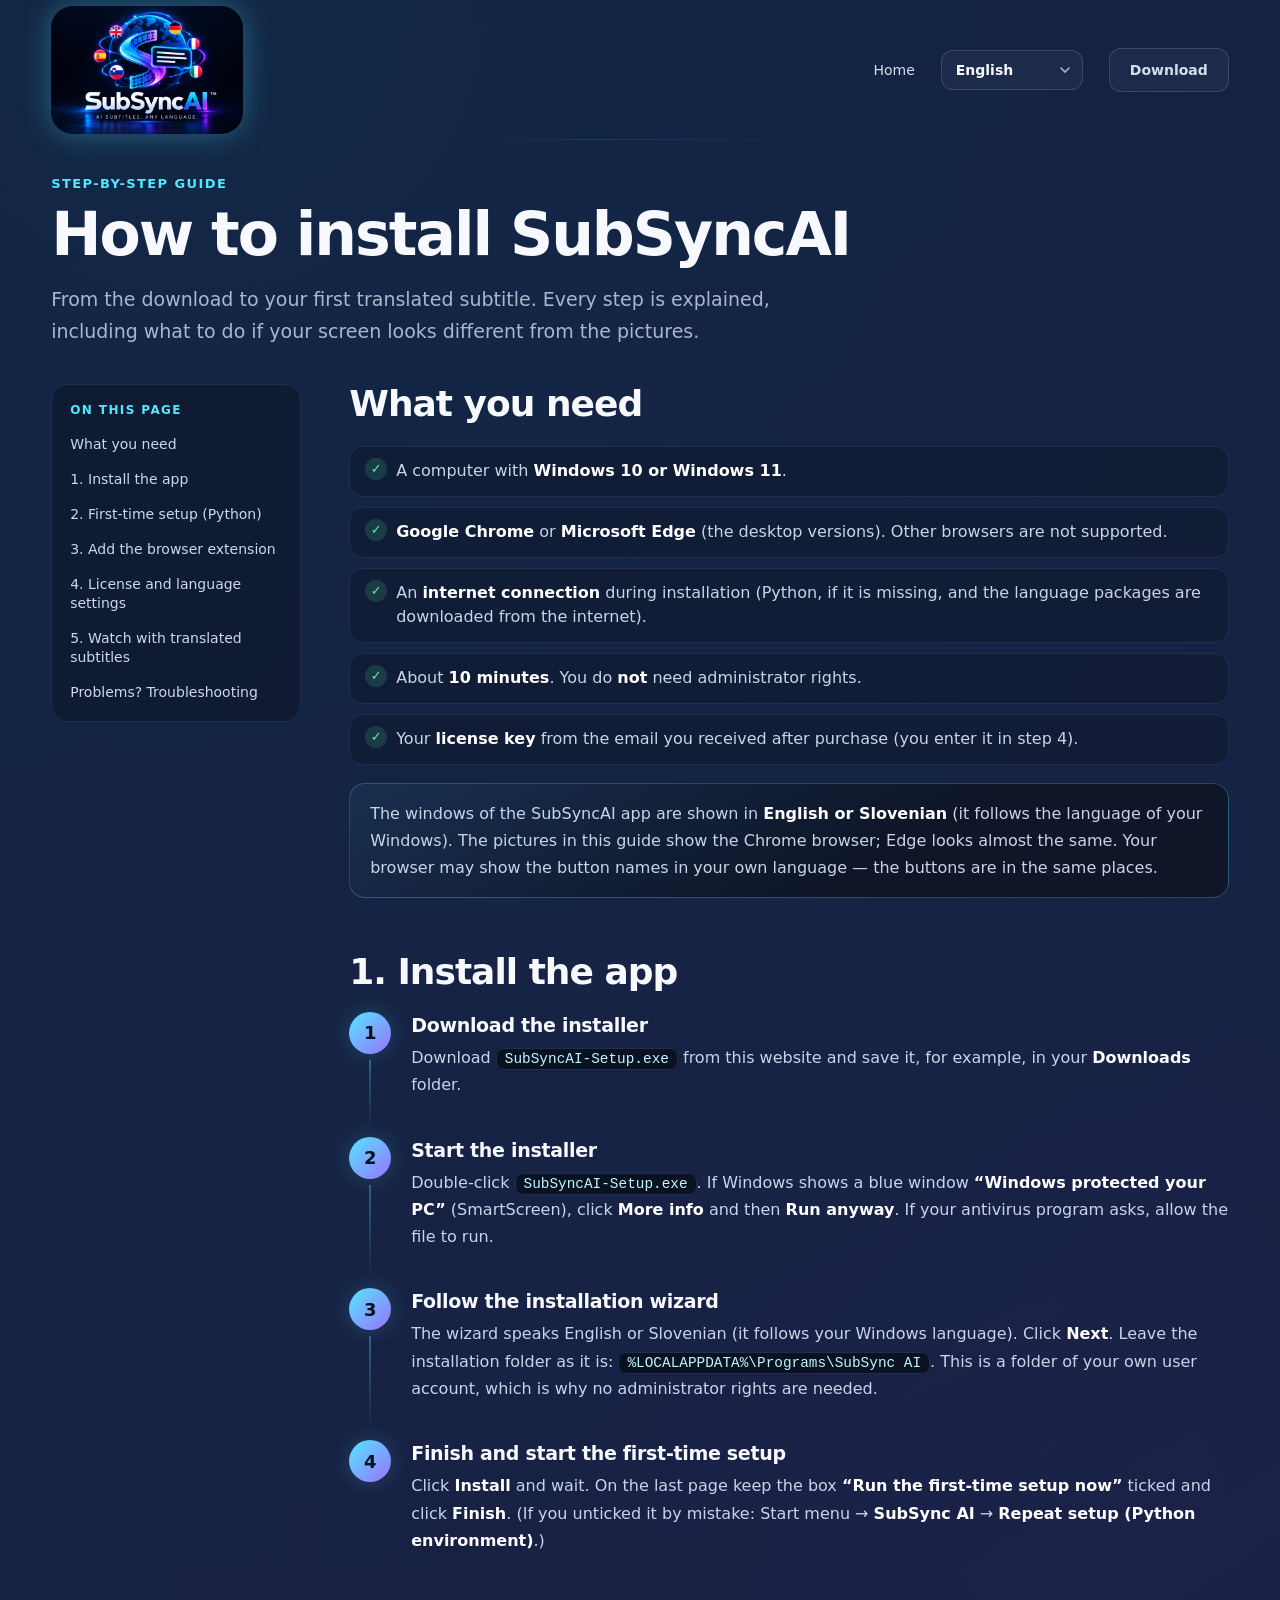
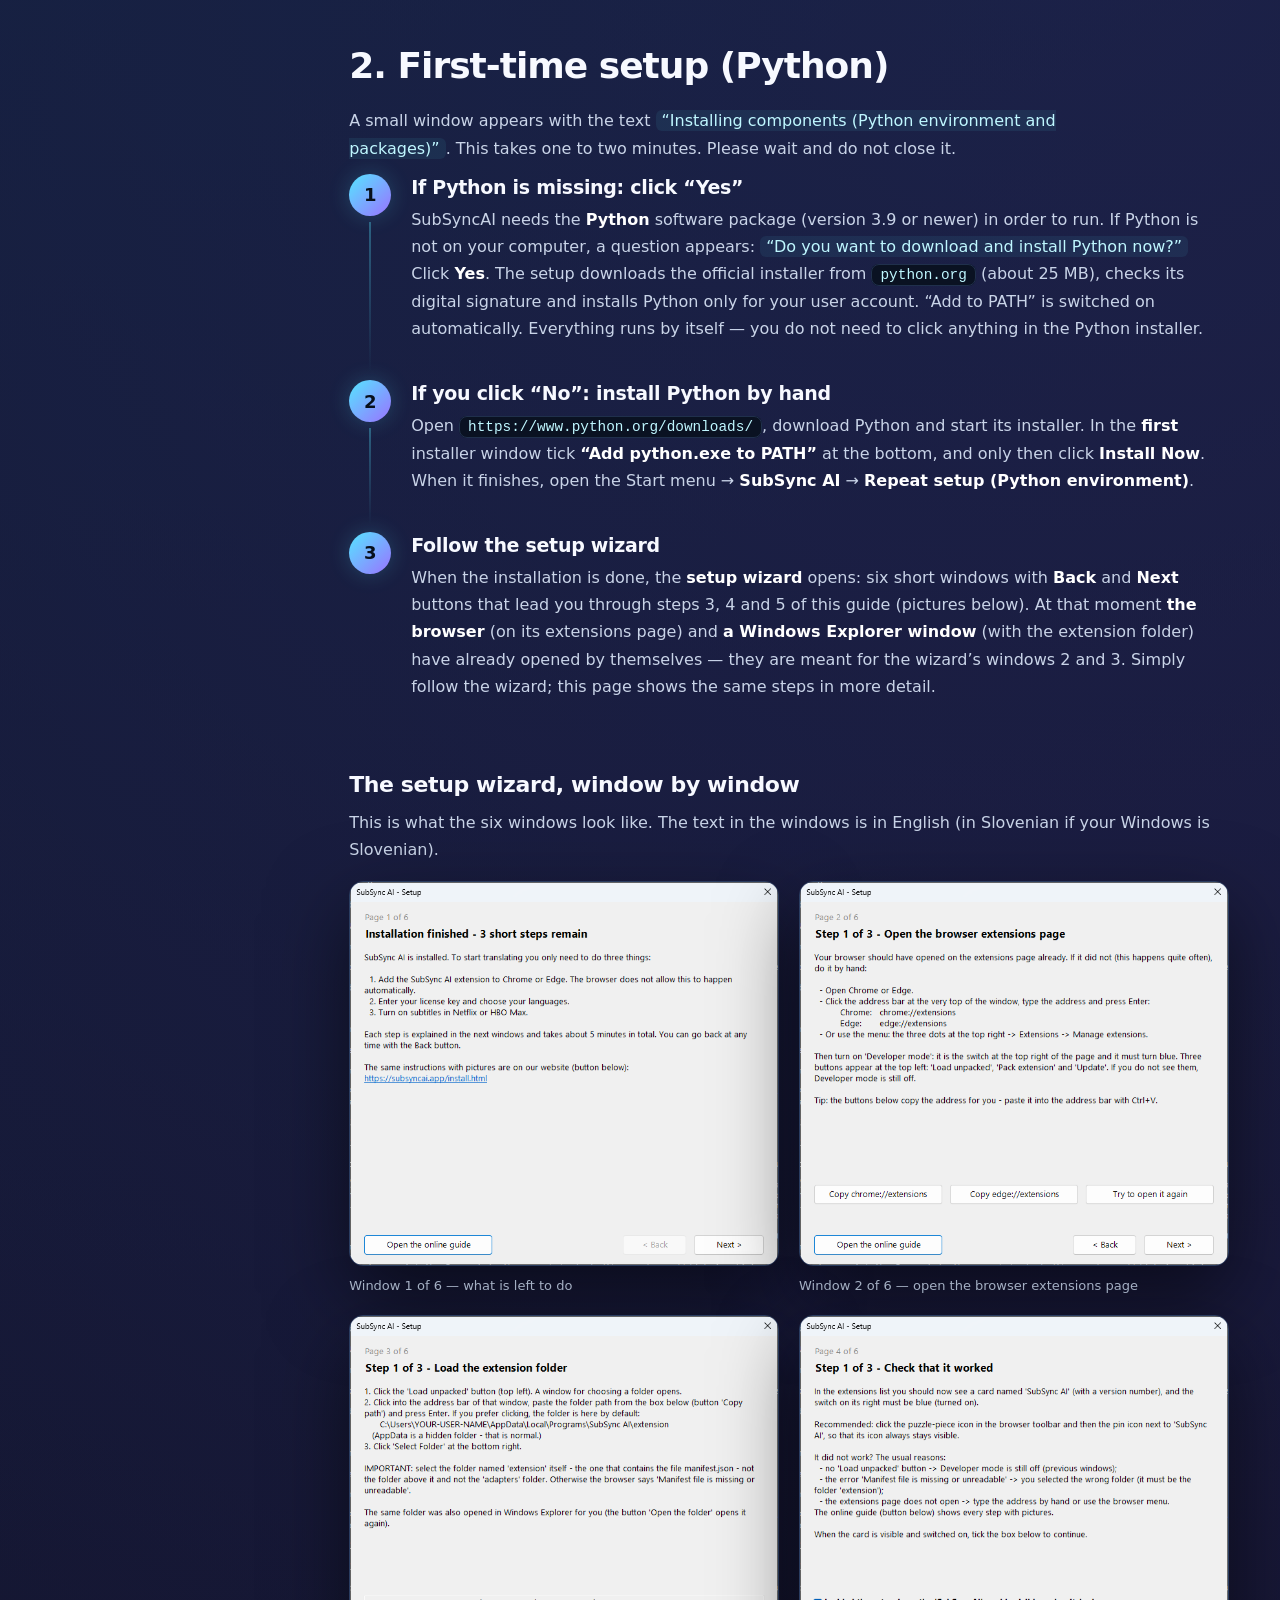
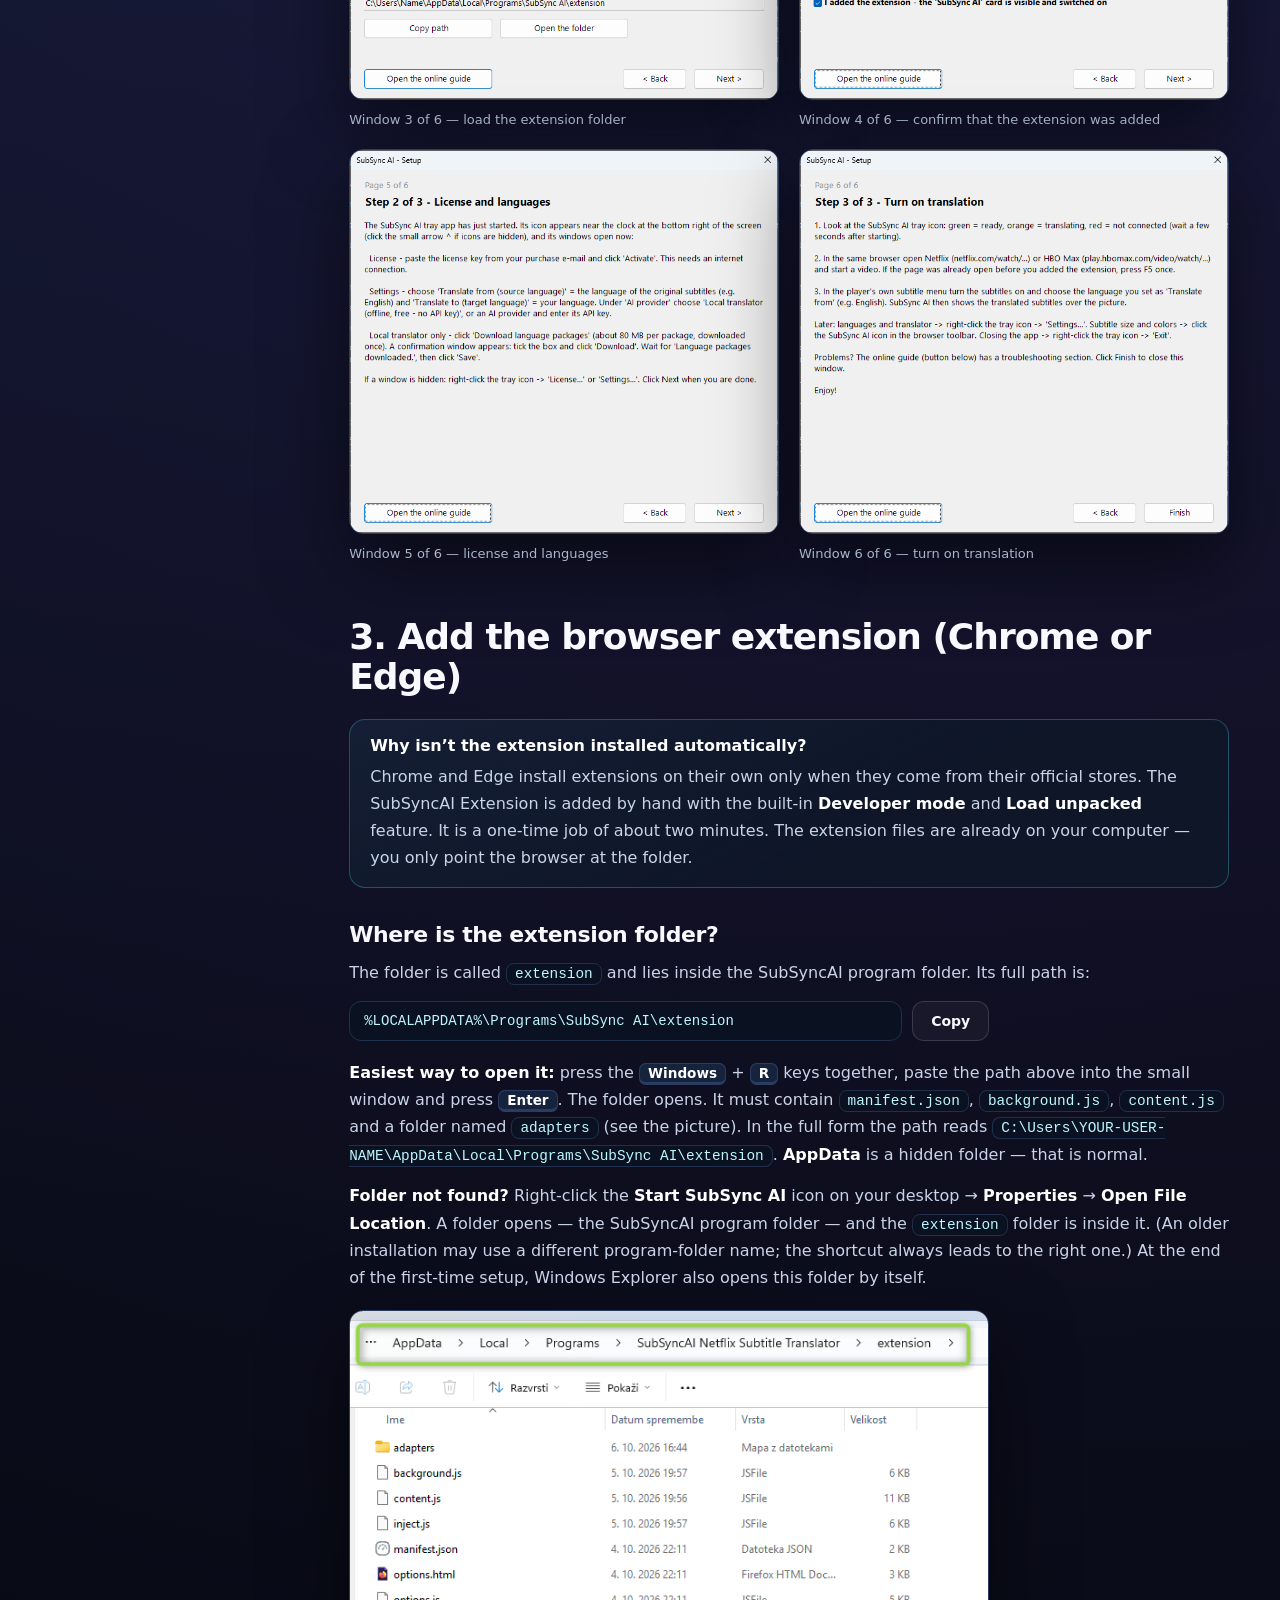
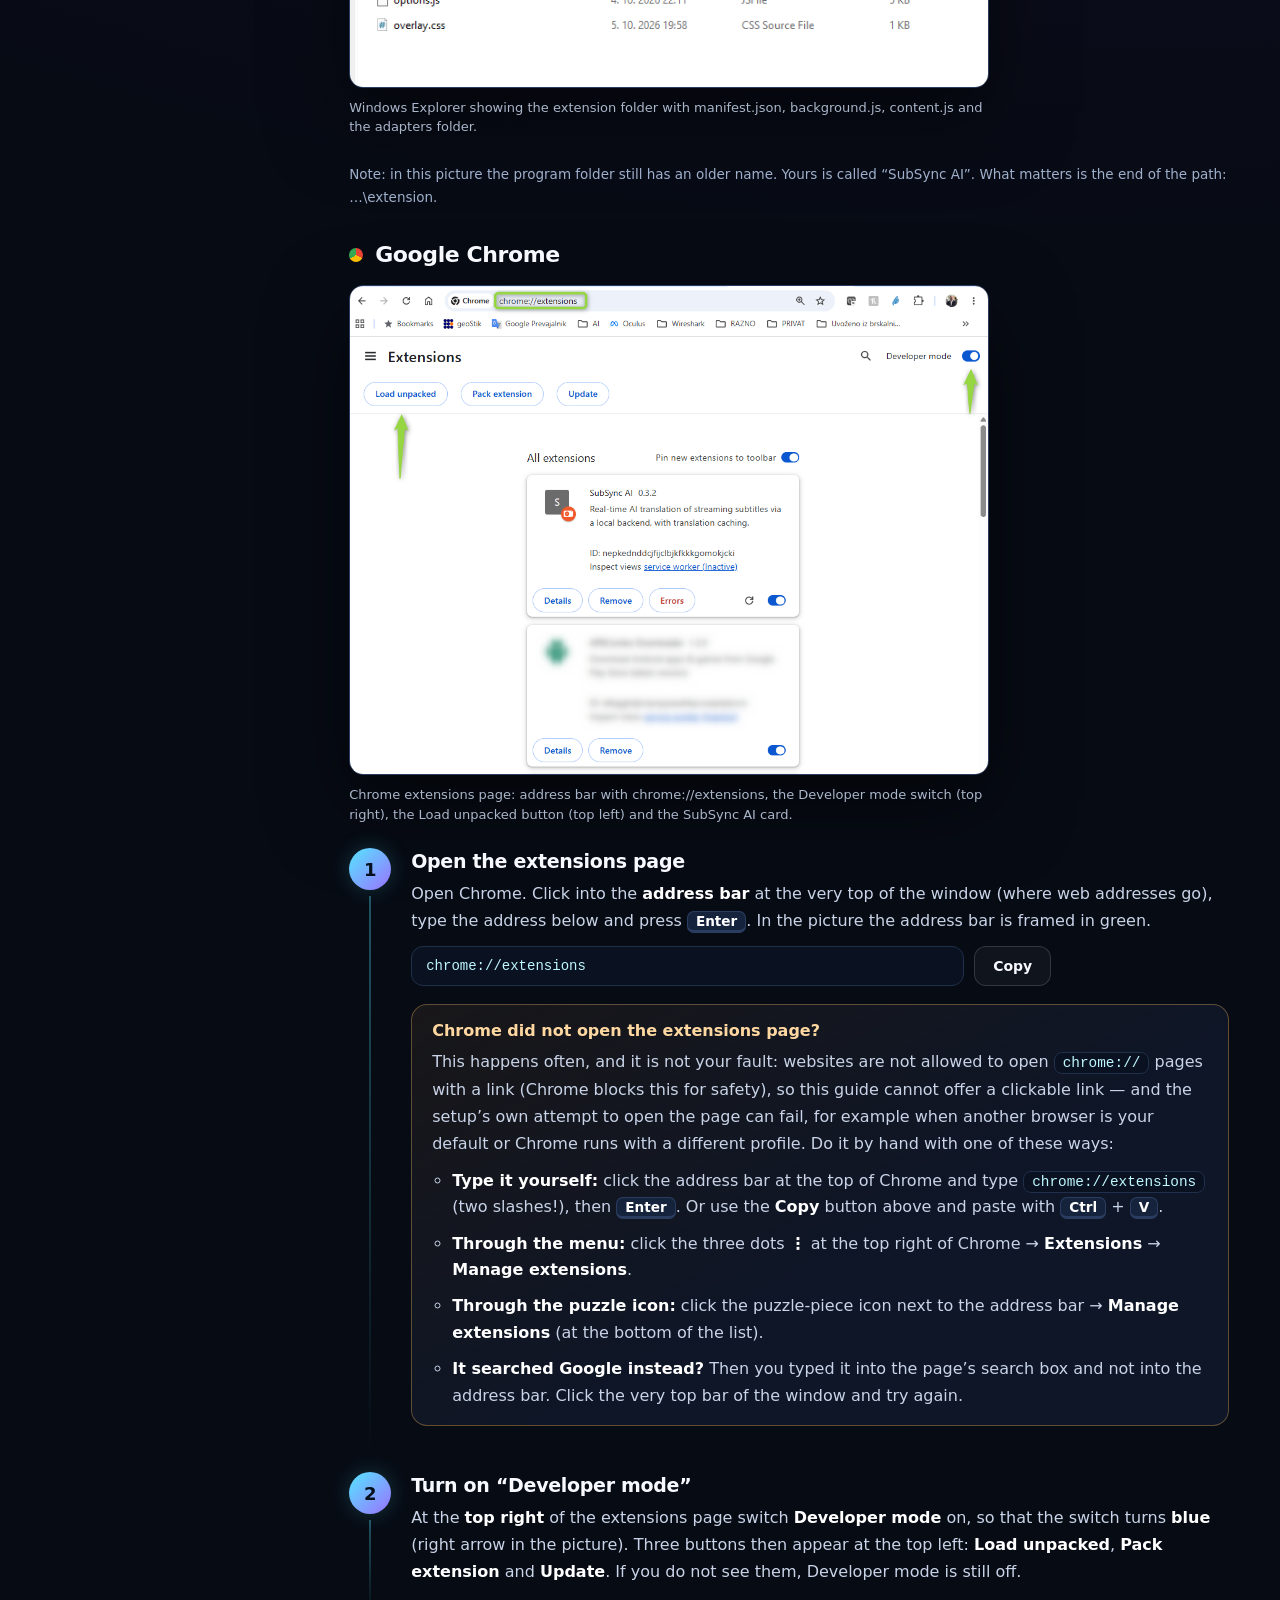
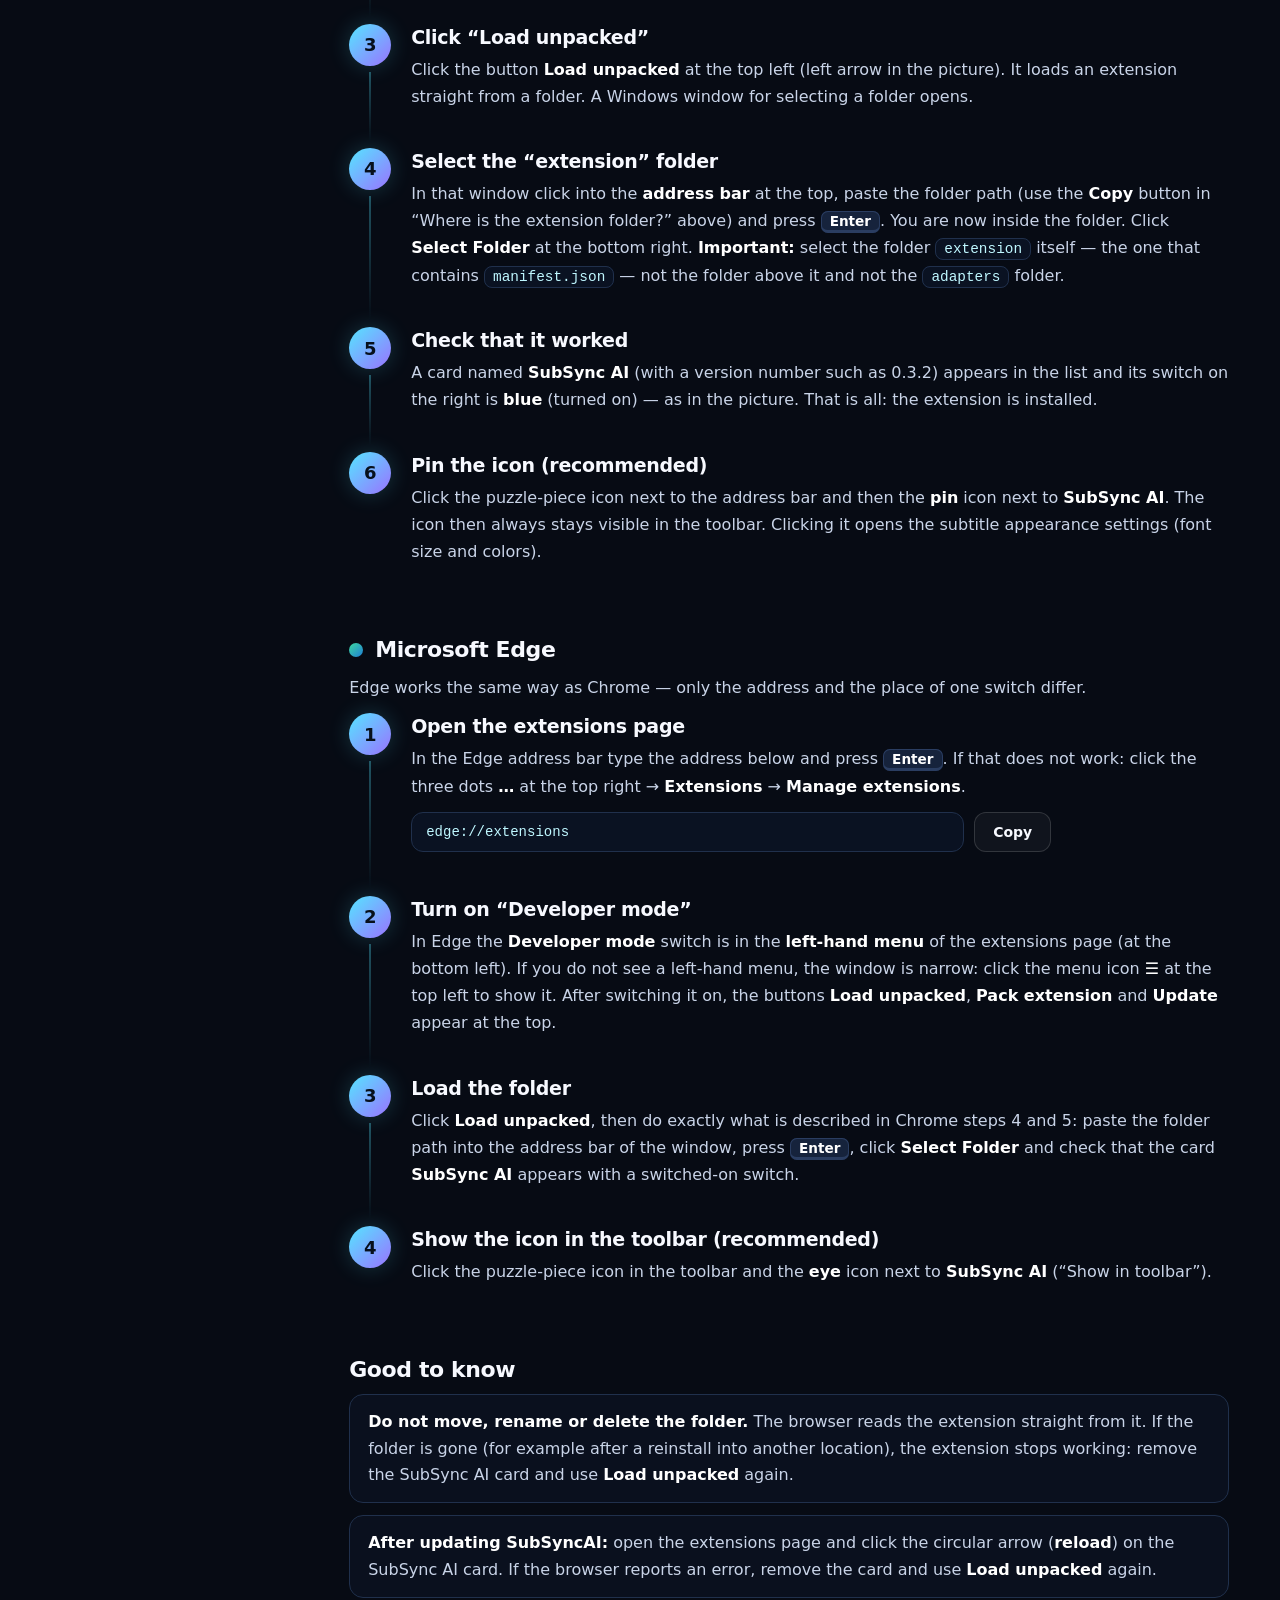
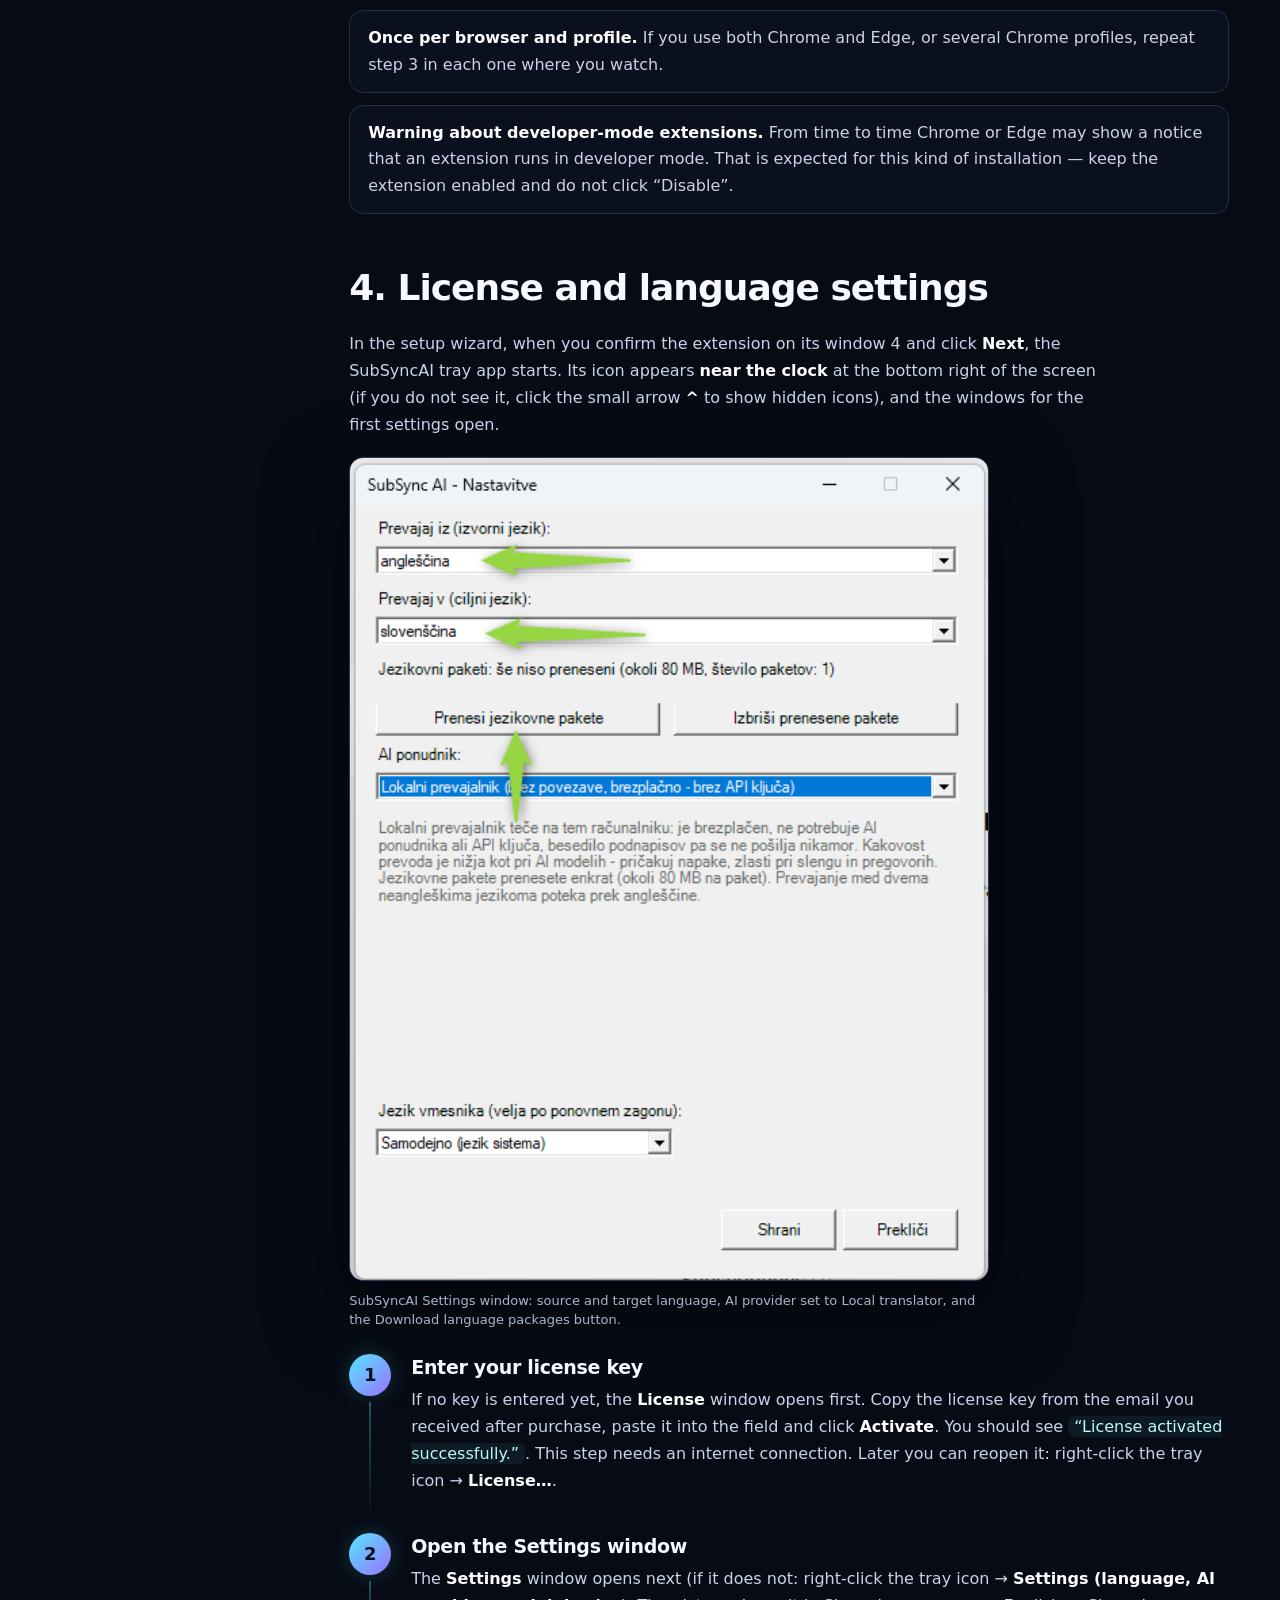
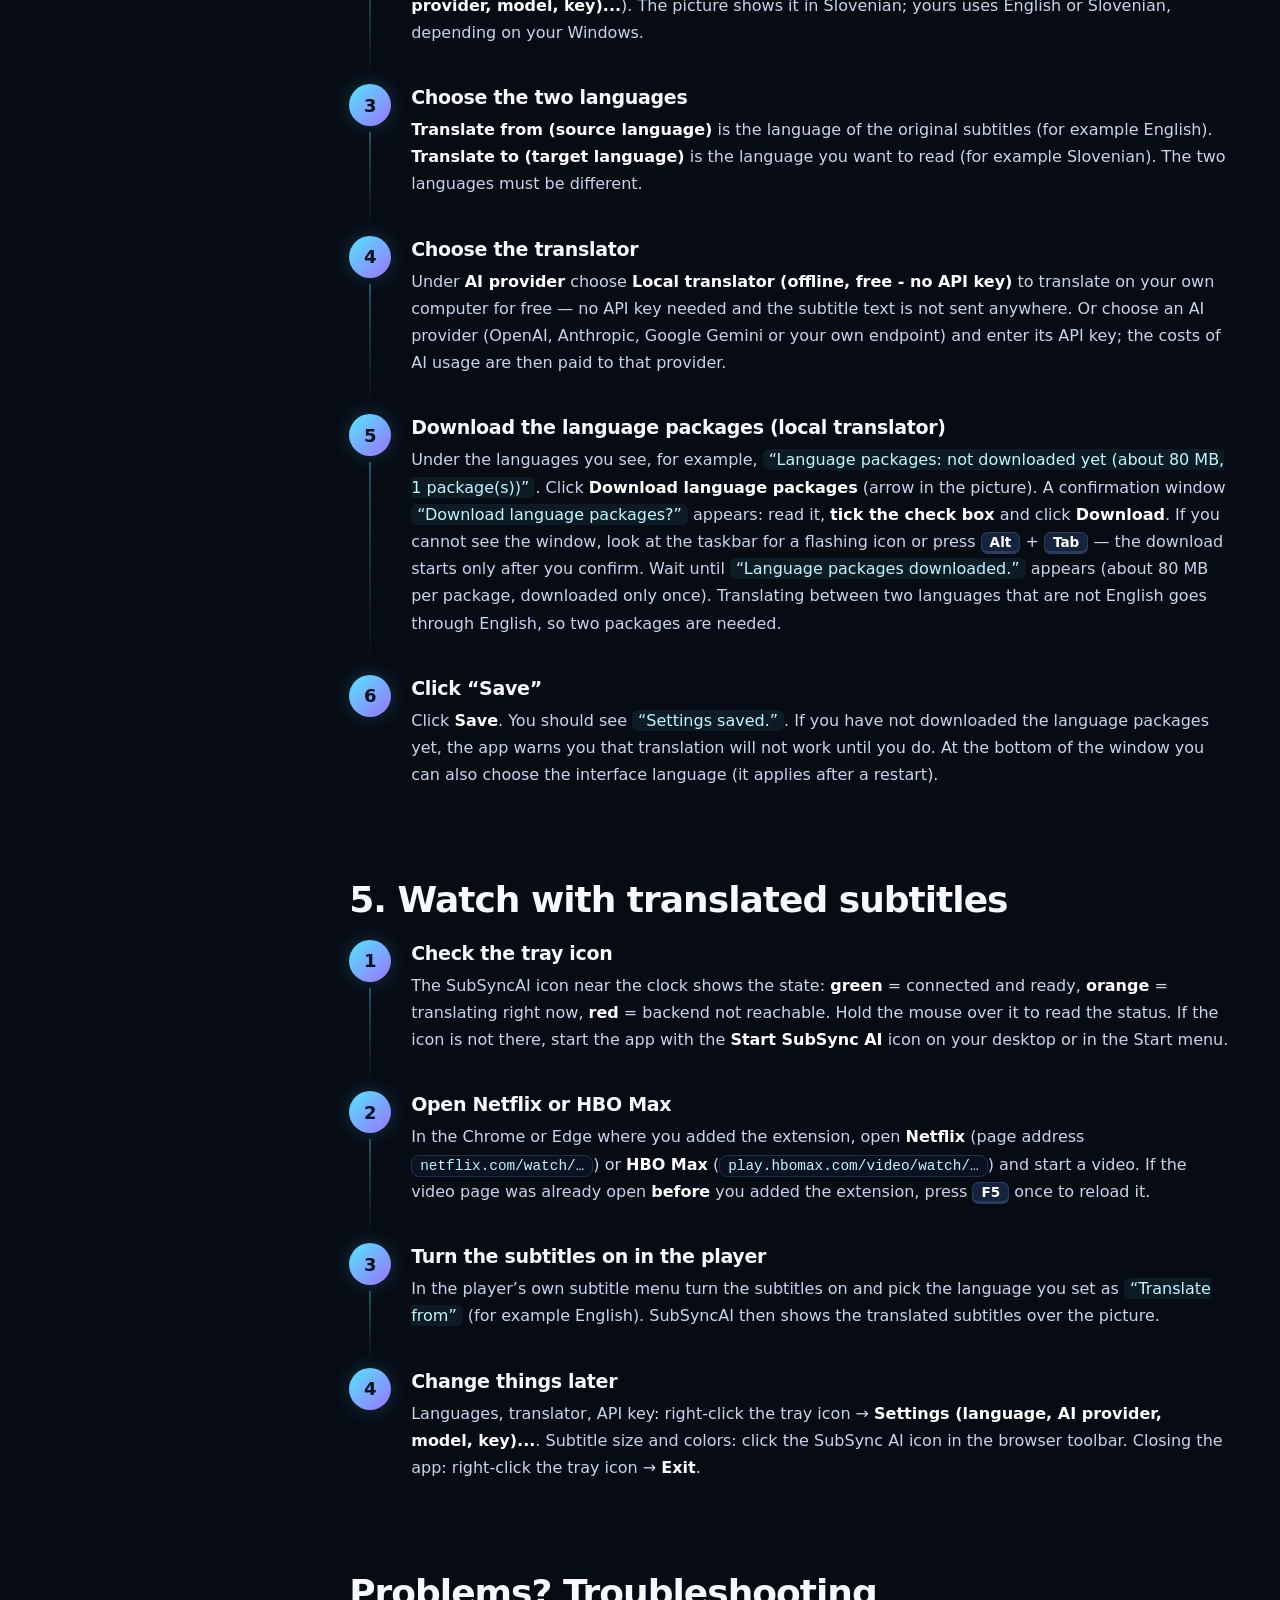
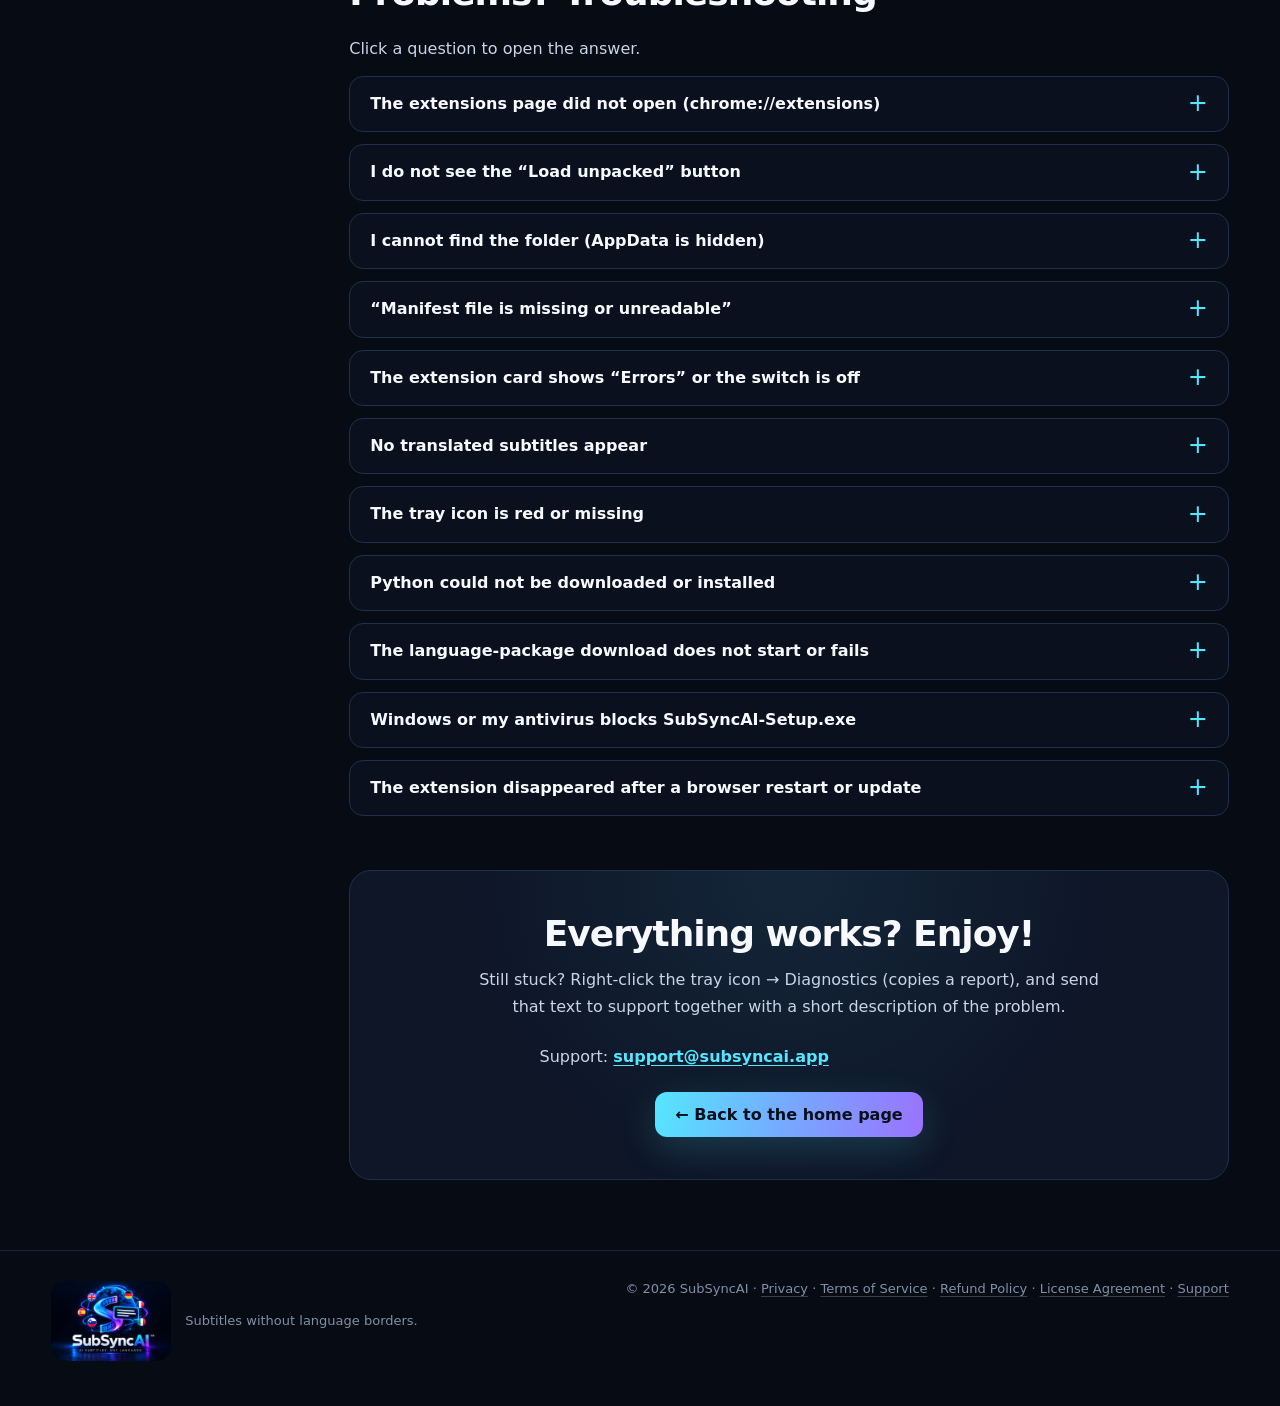
==== install.html @ 4a1824e5 "Licenca in obvestilo o DDV" ====
<!doctype html>
<html lang="en">
<head>
<meta charset="utf-8"><meta name="viewport" content="width=device-width,initial-scale=1">
<title>How to install SubSyncAI — step-by-step guide</title>
<meta name="description" content="Detailed, illustrated guide: install the SubSyncAI app, add the Chrome or Edge extension, set up languages and fix the most common problems.">
<link rel="icon" type="image/png" sizes="48x48" href="images/favicon.png"><link rel="apple-touch-icon" href="images/apple-touch-icon.png">
<meta property="og:type" content="website"><meta property="og:title" content="How to install SubSyncAI — step-by-step guide"><meta property="og:image" content="https://subsyncai.app/images/og-image.png"><meta name="twitter:card" content="summary_large_image">
<link rel="stylesheet" href="assets/site.css"><link rel="stylesheet" href="assets/guide.css">
</head>
<body class="guide">
<div class="wrap"><nav class="nav"><a class="brand" href="index.html"><img class="mark logo-full" src="images/logo-nav.png" width="225" height="150" alt="SubSyncAI – AI subtitles. Any language."></a><div class="links"><a href="index.html" data-i18n="nav_home">Home</a><select id="lang" class="langsel" aria-label="Language"><option value="en">English</option></select><a class="btn" href="index.html#download" data-i18n="nav_download">Download</a></div></nav></div>
<main>
<header class="wrap g-hero"><div class="eyebrow" data-i18n="g_eyebrow">Step-by-step guide</div><h1 data-i18n="g_h1">How to install SubSyncAI</h1><p class="lead" data-i18n="g_lead">From the download to your first translated subtitle. Every step is explained, including what to do if your screen looks different from the pictures.</p></header>
<div class="wrap g-layout"><aside class="toc"><div class="toc-h" data-i18n="g_toc">On this page</div><ol><li><a href="#need" data-i18n="toc0">What you need</a></li><li><a href="#s1" data-i18n="toc1">1. Install the app</a></li><li><a href="#s2" data-i18n="toc2">2. First-time setup (Python)</a></li><li><a href="#s3" data-i18n="toc3">3. Add the browser extension</a></li><li><a href="#s4" data-i18n="toc4">4. License and language settings</a></li><li><a href="#s5" data-i18n="toc5">5. Watch with translated subtitles</a></li><li><a href="#tr" data-i18n="toc6">Problems? Troubleshooting</a></li></ol></aside>
<div class="g-body">
<section class="g-sec" id="need"><h2 data-i18n="need_h">What you need</h2><ul class="checks"><li data-i18n="need_1">A computer with <b>Windows 10 or Windows 11</b>.</li><li data-i18n="need_2"><b>Google Chrome</b> or <b>Microsoft Edge</b> (the desktop versions). Other browsers are not supported.</li><li data-i18n="need_3">An <b>internet connection</b> during installation (Python, if it is missing, and the language packages are downloaded from the internet).</li><li data-i18n="need_4">About <b>10 minutes</b>. You do <b>not</b> need administrator rights.</li><li data-i18n="need_5">Your <b>license key</b> from the email you received after purchase (you enter it in step 4).</li></ul><div class="callout info"><p data-i18n="need_note">The windows of the SubSyncAI app are shown in <b>English or Slovenian</b> (it follows the language of your Windows). The pictures in this guide show the Chrome browser; Edge looks almost the same. Your browser may show the button names in your own language — the buttons are in the same places.</p></div></section>
<section class="g-sec" id="s1"><h2 data-i18n="s1_h">1. Install the app</h2><ol class="gsteps"><li><h3 data-i18n="s1_1t">Download the installer</h3><p data-i18n="s1_1b">Download <a href='https://download.subsyncai.app/SubSyncAI-Setup.exe'><code>SubSyncAI-Setup.exe</code></a> from this website and save it, for example, in your <b>Downloads</b> folder.</p></li><li><h3 data-i18n="s1_2t">Start the installer</h3><p data-i18n="s1_2b">Double-click <code>SubSyncAI-Setup.exe</code>. If Windows shows a blue window <b>“Windows protected your PC”</b> (SmartScreen), click <b>More info</b> and then <b>Run anyway</b>. If your antivirus program asks, allow the file to run.</p></li><li><h3 data-i18n="s1_3t">Follow the installation wizard</h3><p data-i18n="s1_3b">The wizard speaks English or Slovenian (it follows your Windows language). Click <b>Next</b>. Leave the installation folder as it is: <code>%LOCALAPPDATA%\Programs\SubSync AI</code>. This is a folder of your own user account, which is why no administrator rights are needed.</p></li><li><h3 data-i18n="s1_4t">Finish and start the first-time setup</h3><p data-i18n="s1_4b">Click <b>Install</b> and wait. On the last page keep the box <b>“Run the first-time setup now”</b> ticked and click <b>Finish</b>. (If you unticked it by mistake: Start menu → <b>SubSync AI</b> → <b>Repeat setup (Python environment)</b>.)</p></li></ol></section>
<section class="g-sec" id="s2"><h2 data-i18n="s2_h">2. First-time setup (Python)</h2><p class="g-intro" data-i18n="s2_intro">A small window appears with the text <i>“Installing components (Python environment and packages)”</i>. This takes one to two minutes. Please wait and do not close it.</p><ol class="gsteps"><li><h3 data-i18n="s2_1t">If Python is missing: click “Yes”</h3><p data-i18n="s2_1b">SubSyncAI needs the <b>Python</b> software package (version 3.9 or newer) in order to run. If Python is not on your computer, a question appears: <i>“Do you want to download and install Python now?”</i> Click <b>Yes</b>. The setup downloads the official installer from <code>python.org</code> (about 25 MB), checks its digital signature and installs Python only for your user account. “Add to PATH” is switched on automatically. Everything runs by itself — you do not need to click anything in the Python installer.</p></li><li><h3 data-i18n="s2_2t">If you click “No”: install Python by hand</h3><p data-i18n="s2_2b">Open <code>https://www.python.org/downloads/</code>, download Python and start its installer. In the <b>first</b> installer window tick <b>“Add python.exe to PATH”</b> at the bottom, and only then click <b>Install Now</b>. When it finishes, open the Start menu → <b>SubSync AI</b> → <b>Repeat setup (Python environment)</b>.</p></li><li><h3 data-i18n="s2_3t">Follow the setup wizard</h3><p data-i18n="s2_3b">When the installation is done, the <b>setup wizard</b> opens: six short windows with <b>Back</b> and <b>Next</b> buttons that lead you through steps 3, 4 and 5 of this guide (pictures below). At that moment <b>the browser</b> (on its extensions page) and <b>a Windows Explorer window</b> (with the extension folder) have already opened by themselves — they are meant for the wizard’s windows 2 and 3. Simply follow the wizard; this page shows the same steps in more detail.</p></li></ol><div class="g-sub" id="wizard"><h3 class="g-h3" data-i18n="wz_h">The setup wizard, window by window</h3><p data-i18n="wz_intro">This is what the six windows look like. The text in the windows is in English (in Slovenian if your Windows is Slovenian).</p><div class="wizgrid"><figure class="shot wz"><img src="images/guide/wizard-en-1.png" data-src-en="images/guide/wizard-en-1.png" data-src-sl="images/guide/wizard-sl-1.png" width="662" height="592" alt="Window 1 of 6 — what is left to do" data-i18n-alt="wz_cap1" loading="lazy"><figcaption data-i18n="wz_cap1">Window 1 of 6 — what is left to do</figcaption></figure><figure class="shot wz"><img src="images/guide/wizard-en-2.png" data-src-en="images/guide/wizard-en-2.png" data-src-sl="images/guide/wizard-sl-2.png" width="662" height="592" alt="Window 2 of 6 — open the browser extensions page" data-i18n-alt="wz_cap2" loading="lazy"><figcaption data-i18n="wz_cap2">Window 2 of 6 — open the browser extensions page</figcaption></figure><figure class="shot wz"><img src="images/guide/wizard-en-3.png" data-src-en="images/guide/wizard-en-3.png" data-src-sl="images/guide/wizard-sl-3.png" width="662" height="592" alt="Window 3 of 6 — load the extension folder" data-i18n-alt="wz_cap3" loading="lazy"><figcaption data-i18n="wz_cap3">Window 3 of 6 — load the extension folder</figcaption></figure><figure class="shot wz"><img src="images/guide/wizard-en-4.png" data-src-en="images/guide/wizard-en-4.png" data-src-sl="images/guide/wizard-sl-4.png" width="662" height="592" alt="Window 4 of 6 — confirm that the extension was added" data-i18n-alt="wz_cap4" loading="lazy"><figcaption data-i18n="wz_cap4">Window 4 of 6 — confirm that the extension was added</figcaption></figure><figure class="shot wz"><img src="images/guide/wizard-en-5.png" data-src-en="images/guide/wizard-en-5.png" data-src-sl="images/guide/wizard-sl-5.png" width="662" height="592" alt="Window 5 of 6 — license and languages" data-i18n-alt="wz_cap5" loading="lazy"><figcaption data-i18n="wz_cap5">Window 5 of 6 — license and languages</figcaption></figure><figure class="shot wz"><img src="images/guide/wizard-en-6.png" data-src-en="images/guide/wizard-en-6.png" data-src-sl="images/guide/wizard-sl-6.png" width="662" height="592" alt="Window 6 of 6 — turn on translation" data-i18n-alt="wz_cap6" loading="lazy"><figcaption data-i18n="wz_cap6">Window 6 of 6 — turn on translation</figcaption></figure></div></div></section>
<section class="g-sec" id="s3"><h2 data-i18n="s3_h">3. Add the browser extension (Chrome or Edge)</h2><div class="callout info"><h4 data-i18n="s3_why_t">Why isn’t the extension installed automatically?</h4><p data-i18n="s3_why_b">Chrome and Edge install extensions on their own only when they come from their official stores. The SubSyncAI Extension is added by hand with the built-in <b>Developer mode</b> and <b>Load unpacked</b> feature. It is a one-time job of about two minutes. The extension files are already on your computer — you only point the browser at the folder.</p></div><div class="g-sub"><h3 class="g-h3" data-i18n="s3_folder_h">Where is the extension folder?</h3><p data-i18n="s3_folder_b1">The folder is called <code>extension</code> and lies inside the SubSyncAI program folder. Its full path is:</p><div class="copyrow"><code>%LOCALAPPDATA%\Programs\SubSync AI\extension</code><button type="button" class="copybtn" data-copy="%LOCALAPPDATA%\Programs\SubSync AI\extension" data-i18n="copy">Copy</button></div><p data-i18n="s3_folder_b2"><b>Easiest way to open it:</b> press the <kbd>Windows</kbd> + <kbd>R</kbd> keys together, paste the path above into the small window and press <kbd>Enter</kbd>. The folder opens. It must contain <code>manifest.json</code>, <code>background.js</code>, <code>content.js</code> and a folder named <code>adapters</code> (see the picture). In the full form the path reads <code>C:\Users\YOUR-USER-NAME\AppData\Local\Programs\SubSync AI\extension</code>. <b>AppData</b> is a hidden folder — that is normal.</p><p data-i18n="s3_folder_b3"><b>Folder not found?</b> Right-click the <b>Start SubSync AI</b> icon on your desktop → <b>Properties</b> → <b>Open File Location</b>. A folder opens — the SubSyncAI program folder — and the <code>extension</code> folder is inside it. (An older installation may use a different program-folder name; the shortcut always leads to the right one.) At the end of the first-time setup, Windows Explorer also opens this folder by itself.</p><figure class="shot"><img src="images/guide/extension-folder.png" width="704" height="415" alt="Windows Explorer showing the extension folder with manifest.json, background.js, content.js and the adapters folder." data-i18n-alt="fig2" loading="lazy"><figcaption data-i18n="fig2">Windows Explorer showing the extension folder with manifest.json, background.js, content.js and the adapters folder.</figcaption></figure><p class="fig-note" data-i18n="fig2n">Note: in this picture the program folder still has an older name. Yours is called “SubSync AI”. What matters is the end of the path: …\extension.</p></div><div class="g-sub" id="chrome"><h3 class="g-h3 browser"><span class="bdot chrome"></span><span data-i18n="ch_h">Google Chrome</span></h3><figure class="shot"><img src="images/guide/chrome-extensions-page.png" width="1031" height="788" alt="Chrome extensions page: address bar with chrome://extensions, the Developer mode switch (top right), the Load unpacked button (top left) and the SubSync AI card." data-i18n-alt="fig1" loading="lazy"><figcaption data-i18n="fig1">Chrome extensions page: address bar with chrome://extensions, the Developer mode switch (top right), the Load unpacked button (top left) and the SubSync AI card.</figcaption></figure><ol class="gsteps"><li><h3 data-i18n="ch1t">Open the extensions page</h3><p data-i18n="ch1b">Open Chrome. Click into the <b>address bar</b> at the very top of the window (where web addresses go), type the address below and press <kbd>Enter</kbd>. In the picture the address bar is framed in green.</p><div class="copyrow"><code>chrome://extensions</code><button type="button" class="copybtn" data-copy="chrome://extensions" data-i18n="copy">Copy</button></div><div class="callout warn"><h4 data-i18n="ch_note_t">Chrome did not open the extensions page?</h4><p data-i18n="ch_note_b">This happens often, and it is not your fault: websites are not allowed to open <code>chrome://</code> pages with a link (Chrome blocks this for safety), so this guide cannot offer a clickable link — and the setup’s own attempt to open the page can fail, for example when another browser is your default or Chrome runs with a different profile. Do it by hand with one of these ways:</p><ul><li data-i18n="ch_note_1"><b>Type it yourself:</b> click the address bar at the top of Chrome and type <code>chrome://extensions</code> (two slashes!), then <kbd>Enter</kbd>. Or use the <b>Copy</b> button above and paste with <kbd>Ctrl</kbd> + <kbd>V</kbd>.</li><li data-i18n="ch_note_2"><b>Through the menu:</b> click the three dots <b>⋮</b> at the top right of Chrome → <b>Extensions</b> → <b>Manage extensions</b>.</li><li data-i18n="ch_note_3"><b>Through the puzzle icon:</b> click the puzzle-piece icon next to the address bar → <b>Manage extensions</b> (at the bottom of the list).</li><li data-i18n="ch_note_4"><b>It searched Google instead?</b> Then you typed it into the page’s search box and not into the address bar. Click the very top bar of the window and try again.</li></ul></div></li><li><h3 data-i18n="ch2t">Turn on “Developer mode”</h3><p data-i18n="ch2b">At the <b>top right</b> of the extensions page switch <b>Developer mode</b> on, so that the switch turns <b>blue</b> (right arrow in the picture). Three buttons then appear at the top left: <b>Load unpacked</b>, <b>Pack extension</b> and <b>Update</b>. If you do not see them, Developer mode is still off.</p></li><li><h3 data-i18n="ch3t">Click “Load unpacked”</h3><p data-i18n="ch3b">Click the button <b>Load unpacked</b> at the top left (left arrow in the picture). It loads an extension straight from a folder. A Windows window for selecting a folder opens.</p></li><li><h3 data-i18n="ch4t">Select the “extension” folder</h3><p data-i18n="ch4b">In that window click into the <b>address bar</b> at the top, paste the folder path (use the <b>Copy</b> button in “Where is the extension folder?” above) and press <kbd>Enter</kbd>. You are now inside the folder. Click <b>Select Folder</b> at the bottom right. <b>Important:</b> select the folder <code>extension</code> itself — the one that contains <code>manifest.json</code> — not the folder above it and not the <code>adapters</code> folder.</p></li><li><h3 data-i18n="ch5t">Check that it worked</h3><p data-i18n="ch5b">A card named <b>SubSync AI</b> (with a version number such as 0.3.2) appears in the list and its switch on the right is <b>blue</b> (turned on) — as in the picture. That is all: the extension is installed.</p></li><li><h3 data-i18n="ch6t">Pin the icon (recommended)</h3><p data-i18n="ch6b">Click the puzzle-piece icon next to the address bar and then the <b>pin</b> icon next to <b>SubSync AI</b>. The icon then always stays visible in the toolbar. Clicking it opens the subtitle appearance settings (font size and colors).</p></li></ol></div><div class="g-sub" id="edge"><h3 class="g-h3 browser"><span class="bdot edge"></span><span data-i18n="ed_h">Microsoft Edge</span></h3><p data-i18n="ed_intro">Edge works the same way as Chrome — only the address and the place of one switch differ.</p><ol class="gsteps"><li><h3 data-i18n="ed1t">Open the extensions page</h3><p data-i18n="ed1b">In the Edge address bar type the address below and press <kbd>Enter</kbd>. If that does not work: click the three dots <b>…</b> at the top right → <b>Extensions</b> → <b>Manage extensions</b>.</p><div class="copyrow"><code>edge://extensions</code><button type="button" class="copybtn" data-copy="edge://extensions" data-i18n="copy">Copy</button></div></li><li><h3 data-i18n="ed2t">Turn on “Developer mode”</h3><p data-i18n="ed2b">In Edge the <b>Developer mode</b> switch is in the <b>left-hand menu</b> of the extensions page (at the bottom left). If you do not see a left-hand menu, the window is narrow: click the menu icon <b>☰</b> at the top left to show it. After switching it on, the buttons <b>Load unpacked</b>, <b>Pack extension</b> and <b>Update</b> appear at the top.</p></li><li><h3 data-i18n="ed3t">Load the folder</h3><p data-i18n="ed3b">Click <b>Load unpacked</b>, then do exactly what is described in Chrome steps 4 and 5: paste the folder path into the address bar of the window, press <kbd>Enter</kbd>, click <b>Select Folder</b> and check that the card <b>SubSync AI</b> appears with a switched-on switch.</p></li><li><h3 data-i18n="ed4t">Show the icon in the toolbar (recommended)</h3><p data-i18n="ed4b">Click the puzzle-piece icon in the toolbar and the <b>eye</b> icon next to <b>SubSync AI</b> (“Show in toolbar”).</p></li></ol></div><div class="g-sub"><h3 class="g-h3" data-i18n="keep_h">Good to know</h3><ul class="keep"><li data-i18n="keep1"><b>Do not move, rename or delete the folder.</b> The browser reads the extension straight from it. If the folder is gone (for example after a reinstall into another location), the extension stops working: remove the SubSync AI card and use <b>Load unpacked</b> again.</li><li data-i18n="keep2"><b>After updating SubSyncAI:</b> open the extensions page and click the circular arrow (<b>reload</b>) on the SubSync AI card. If the browser reports an error, remove the card and use <b>Load unpacked</b> again.</li><li data-i18n="keep3"><b>Once per browser and profile.</b> If you use both Chrome and Edge, or several Chrome profiles, repeat step 3 in each one where you watch.</li><li data-i18n="keep4"><b>Warning about developer-mode extensions.</b> From time to time Chrome or Edge may show a notice that an extension runs in developer mode. That is expected for this kind of installation — keep the extension enabled and do not click “Disable”.</li></ul></div></section>
<section class="g-sec" id="s4"><h2 data-i18n="s4_h">4. License and language settings</h2><p class="g-intro" data-i18n="s4_intro">In the setup wizard, when you confirm the extension on its window 4 and click <b>Next</b>, the SubSyncAI tray app starts. Its icon appears <b>near the clock</b> at the bottom right of the screen (if you do not see it, click the small arrow <b>^</b> to show hidden icons), and the windows for the first settings open.</p><figure class="shot"><img src="images/guide/settings-window.png" width="471" height="607" alt="SubSyncAI Settings window: source and target language, AI provider set to Local translator, and the Download language packages button." data-i18n-alt="fig3" loading="lazy"><figcaption data-i18n="fig3">SubSyncAI Settings window: source and target language, AI provider set to Local translator, and the Download language packages button.</figcaption></figure><ol class="gsteps"><li><h3 data-i18n="s4_1t">Enter your license key</h3><p data-i18n="s4_1b">If no key is entered yet, the <b>License</b> window opens first. Copy the license key from the email you received after purchase, paste it into the field and click <b>Activate</b>. You should see <i>“License activated successfully.”</i>. This step needs an internet connection. Later you can reopen it: right-click the tray icon → <b>License…</b>.</p></li><li><h3 data-i18n="s4_2t">Open the Settings window</h3><p data-i18n="s4_2b">The <b>Settings</b> window opens next (if it does not: right-click the tray icon → <b>Settings (language, AI provider, model, key)...</b>). The picture shows it in Slovenian; yours uses English or Slovenian, depending on your Windows.</p></li><li><h3 data-i18n="s4_3t">Choose the two languages</h3><p data-i18n="s4_3b"><b>Translate from (source language)</b> is the language of the original subtitles (for example English). <b>Translate to (target language)</b> is the language you want to read (for example Slovenian). The two languages must be different.</p></li><li><h3 data-i18n="s4_4t">Choose the translator</h3><p data-i18n="s4_4b">Under <b>AI provider</b> choose <b>Local translator (offline, free - no API key)</b> to translate on your own computer for free — no API key needed and the subtitle text is not sent anywhere. Or choose an AI provider (OpenAI, Anthropic, Google Gemini or your own endpoint) and enter its API key; the costs of AI usage are then paid to that provider.</p></li><li><h3 data-i18n="s4_5t">Download the language packages (local translator)</h3><p data-i18n="s4_5b">Under the languages you see, for example, <i>“Language packages: not downloaded yet (about 80 MB, 1 package(s))”</i>. Click <b>Download language packages</b> (arrow in the picture). A confirmation window <i>“Download language packages?”</i> appears: read it, <b>tick the check box</b> and click <b>Download</b>. If you cannot see the window, look at the taskbar for a flashing icon or press <kbd>Alt</kbd> + <kbd>Tab</kbd> — the download starts only after you confirm. Wait until <i>“Language packages downloaded.”</i> appears (about 80 MB per package, downloaded only once). Translating between two languages that are not English goes through English, so two packages are needed.</p></li><li><h3 data-i18n="s4_6t">Click “Save”</h3><p data-i18n="s4_6b">Click <b>Save</b>. You should see <i>“Settings saved.”</i>. If you have not downloaded the language packages yet, the app warns you that translation will not work until you do. At the bottom of the window you can also choose the interface language (it applies after a restart).</p></li></ol></section>
<section class="g-sec" id="s5"><h2 data-i18n="s5_h">5. Watch with translated subtitles</h2><ol class="gsteps"><li><h3 data-i18n="s5_1t">Check the tray icon</h3><p data-i18n="s5_1b">The SubSyncAI icon near the clock shows the state: <b>green</b> = connected and ready, <b>orange</b> = translating right now, <b>red</b> = backend not reachable. Hold the mouse over it to read the status. If the icon is not there, start the app with the <b>Start SubSync AI</b> icon on your desktop or in the Start menu.</p></li><li><h3 data-i18n="s5_2t">Open Netflix or HBO Max</h3><p data-i18n="s5_2b">In the Chrome or Edge where you added the extension, open <b>Netflix</b> (page address <code>netflix.com/watch/…</code>) or <b>HBO Max</b> (<code>play.hbomax.com/video/watch/…</code>) and start a video. If the video page was already open <b>before</b> you added the extension, press <kbd>F5</kbd> once to reload it.</p></li><li><h3 data-i18n="s5_3t">Turn the subtitles on in the player</h3><p data-i18n="s5_3b">In the player’s own subtitle menu turn the subtitles on and pick the language you set as <i>“Translate from”</i> (for example English). SubSyncAI then shows the translated subtitles over the picture.</p></li><li><h3 data-i18n="s5_4t">Change things later</h3><p data-i18n="s5_4b">Languages, translator, API key: right-click the tray icon → <b>Settings (language, AI provider, model, key)...</b>. Subtitle size and colors: click the SubSync AI icon in the browser toolbar. Closing the app: right-click the tray icon → <b>Exit</b>.</p></li></ol></section>
<section class="g-sec" id="tr"><h2 data-i18n="tr_h">Problems? Troubleshooting</h2><p class="g-intro" data-i18n="tr_intro">Click a question to open the answer.</p><details class="faq"><summary data-i18n="tr1q">The extensions page did not open (chrome://extensions)</summary><div class="faq-a" data-i18n="tr1a">Open Chrome yourself, click the address bar at the top, type <code>chrome://extensions</code> and press <kbd>Enter</kbd>. In Edge type <code>edge://extensions</code>. Or use the menu: ⋮ (Chrome) or … (Edge) at the top right → Extensions → Manage extensions. Details are in step 3 above (“Chrome did not open the extensions page?”).</div></details><details class="faq"><summary data-i18n="tr2q">I do not see the “Load unpacked” button</summary><div class="faq-a" data-i18n="tr2a">The buttons <b>Load unpacked</b>, <b>Pack extension</b> and <b>Update</b> appear only when <b>Developer mode</b> is on. In Chrome the switch is at the top right of the extensions page, in Edge in the left-hand menu (click ☰ at the top left if the menu is hidden). The switch must be blue.</div></details><details class="faq"><summary data-i18n="tr3q">I cannot find the folder (AppData is hidden)</summary><div class="faq-a" data-i18n="tr3a">Press <kbd>Windows</kbd> + <kbd>R</kbd>, paste <code>%LOCALAPPDATA%\Programs\SubSync AI\extension</code> and press <kbd>Enter</kbd>. Or right-click the <b>Start SubSync AI</b> icon on the desktop → Properties → Open File Location → open the folder <code>extension</code>. To see hidden folders in Explorer: <b>View</b> → <b>Show</b> → <b>Hidden items</b>.</div></details><details class="faq"><summary data-i18n="tr4q">“Manifest file is missing or unreadable”</summary><div class="faq-a" data-i18n="tr4a">You selected the wrong folder. You must select the folder <code>extension</code> — the one that directly contains the file <code>manifest.json</code>. Not the folder above it (<code>SubSync AI</code>) and not <code>adapters</code>. Click <b>Load unpacked</b> again and select the right folder.</div></details><details class="faq"><summary data-i18n="tr5q">The extension card shows “Errors” or the switch is off</summary><div class="faq-a" data-i18n="tr5a">Turn the switch on (blue). Click the circular arrow (<b>reload</b>) on the SubSync AI card. If the error stays, click <b>Remove</b> and add the extension again with <b>Load unpacked</b>. Make sure the folder was not moved or deleted.</div></details><details class="faq"><summary data-i18n="tr6q">No translated subtitles appear</summary><div class="faq-a" data-i18n="tr6a">Go through this list: (1) the tray icon is <b>green</b>; (2) the license is activated (tray icon → License…); (3) the language packages are downloaded (Settings shows <i>“Language packages: ready to use”</i>); (4) subtitles are turned on in the Netflix / HBO Max player in the source language; (5) you reloaded the video page with <kbd>F5</kbd> after adding the extension; (6) the SubSync AI extension is switched on in <b>this</b> browser and profile; (7) the page is Netflix or HBO Max — other sites are not supported.</div></details><details class="faq"><summary data-i18n="tr7q">The tray icon is red or missing</summary><div class="faq-a" data-i18n="tr7a">Wait a few seconds after starting — the backend needs a moment. If it stays red or missing: start the app with the <b>Start SubSync AI</b> icon; if Python was missing, run <b>Repeat setup (Python environment)</b> from the Start menu → SubSync AI. Right-click the tray icon → <b>Open log</b> shows the log file. <b>Diagnostics (copies a report)</b> copies a short report that you can send to support.</div></details><details class="faq"><summary data-i18n="tr8q">Python could not be downloaded or installed</summary><div class="faq-a" data-i18n="tr8a">Check your internet connection, firewall or proxy and run <b>Repeat setup (Python environment)</b> again. If the setup says the downloaded installer failed the digital-signature check, or that the installation did not complete, install Python by hand from <code>https://www.python.org/downloads/</code> (tick <b>Add python.exe to PATH</b>). If it says Python was installed but could not be located, sign out of Windows and in again (or restart the computer) and then run <b>Repeat setup (Python environment)</b> from the Start menu.</div></details><details class="faq"><summary data-i18n="tr9q">The language-package download does not start or fails</summary><div class="faq-a" data-i18n="tr9a">The download starts only after you tick the check box in the confirmation window <i>“Download language packages?”</i> and click <b>Download</b>. If you do not see the window, check the taskbar or press <kbd>Alt</kbd> + <kbd>Tab</kbd>. If the download fails, check your internet connection and free disk space (about 80 MB per package) and try again; <b>Delete downloaded packages</b> removes broken downloads so you can start fresh. The packages come from third-party servers (GitHub and the Argos Translate project).</div></details><details class="faq"><summary data-i18n="tr10q">Windows or my antivirus blocks SubSyncAI-Setup.exe</summary><div class="faq-a" data-i18n="tr10a">On the blue SmartScreen window click <b>More info</b> → <b>Run anyway</b>. If your antivirus program moved the file to quarantine, restore it from there (or allow it) and start it again. If your browser says the download is “not commonly downloaded”, choose <b>Keep</b>.</div></details><details class="faq"><summary data-i18n="tr11q">The extension disappeared after a browser restart or update</summary><div class="faq-a" data-i18n="tr11a">Open the extensions page. If the SubSync AI card is there but switched off, switch it on (the browser may have disabled it). If the card is gone, add it again with <b>Load unpacked</b> (step 3) — the files are still in the folder. Also check that you are in the same browser profile as before.</div></details></section>
<section class="g-end"><h2 data-i18n="end_h">Everything works? Enjoy!</h2><p data-i18n="end_b">Still stuck? Right-click the tray icon → Diagnostics (copies a report), and send that text to support together with a short description of the problem.</p><p class="support-line"><span data-i18n="support_label">Support:</span> <a href="mailto:support@subsyncai.app">support@subsyncai.app</a></p><a class="btn primary" href="index.html" data-i18n="end_home">← Back to the home page</a></section>
</div></div>
</main>
<footer class="footer"><div class="wrap"><div><img src="images/logo-nav.png" width="120" height="80" alt="SubSyncAI" style="vertical-align:middle;border-radius:14px;margin-right:14px"><span data-i18n="foot_tag">Subtitles without language borders.</span></div><div data-i18n="foot_copy">© 2026 SubSyncAI · <a href="privacy.html">Privacy</a> · <a href="terms.html">Terms of Service</a> · <a href="refund.html">Refund Policy</a> · <a href="license.html">License Agreement</a> · <a href="mailto:support@subsyncai.app">Support</a></div></div></footer>
<script>
document.addEventListener('click',function(e){var b=e.target.closest('.copybtn');if(!b)return;var t=b.getAttribute('data-copy');
function done(){b.textContent=(window.subsyncT&&window.subsyncT('copied'))||'Copied!';b.classList.add('ok');setTimeout(function(){b.textContent=(window.subsyncT&&window.subsyncT('copy'))||'Copy';b.classList.remove('ok')},1600)}
function fallback(){var ta=document.createElement('textarea');ta.value=t;ta.style.position='fixed';ta.style.opacity='0';document.body.appendChild(ta);ta.select();try{document.execCommand('copy');done()}catch(_){}document.body.removeChild(ta)}
if(navigator.clipboard&&window.isSecureContext){navigator.clipboard.writeText(t).then(done,fallback)}else{fallback()}});
</script>
<script src="assets/i18n-install.js"></script>
<script src="assets/i18n.js"></script>
</body></html>
---- assets/site.css ----
:root{--bg:#070b14;--panel:#0e1628;--text:#f7f9ff;--muted:#aab6ca;--cyan:#55e6ff;--violet:#9a72ff;--green:#5af0a5;--line:#20304c;--shadow:0 30px 80px #0008}*{box-sizing:border-box}html{scroll-behavior:smooth}body{margin:0;font-family:Inter,ui-sans-serif,system-ui,-apple-system,Segoe UI,Arial;background:radial-gradient(circle at 15% 0,#122746 0,transparent 35%),radial-gradient(circle at 85% 12%,#29194b 0,transparent 32%),var(--bg);color:var(--text)}a{text-decoration:none;color:inherit}.wrap{width:min(1180px,92%);margin:auto}.nav{height:78px;display:flex;align-items:center;justify-content:space-between}.brand{display:flex;gap:14px;align-items:center;font-weight:900;font-size:34px}.mark{width:42px;height:42px;border-radius:13px;background:linear-gradient(135deg,var(--cyan),var(--violet));display:grid;place-items:center;color:#07101c;font-weight:1000;box-shadow:0 0 30px #55e6ff55}.links{display:flex;gap:26px;align-items:center;color:#d6deed;font-size:14px}.btn{display:inline-flex;align-items:center;justify-content:center;padding:13px 20px;border-radius:12px;border:1px solid #ffffff24;font-weight:800;background:#ffffff0a}.btn.primary{border:0;background:linear-gradient(100deg,var(--cyan),#76a8ff,var(--violet));color:#07101c;box-shadow:0 12px 36px #55e6ff2b}.hero{padding:72px 0 86px;display:grid;grid-template-columns:1.03fr .97fr;gap:64px;align-items:center}.pill{display:inline-flex;gap:9px;align-items:center;border:1px solid #55e6ff55;background:#55e6ff0d;color:#bff7ff;padding:8px 12px;border-radius:999px;font-size:13px}.dot{width:7px;height:7px;background:var(--green);border-radius:50%;box-shadow:0 0 12px var(--green)}h1{font-size:clamp(44px,6vw,78px);line-height:.98;letter-spacing:-3.6px;margin:21px 0 22px}.grad{background:linear-gradient(90deg,var(--cyan),#a9b9ff,var(--violet));-webkit-background-clip:text;color:transparent}.lead{font-size:19px;line-height:1.7;color:var(--muted);max-width:650px}.actions{display:flex;gap:12px;margin-top:30px;flex-wrap:wrap}.micro{font-size:12px;color:#8796af;margin-top:13px}.screen{position:relative;border:1px solid #ffffff22;background:#0a1020;border-radius:24px;padding:12px;box-shadow:var(--shadow);transform:perspective(1000px) rotateY(-4deg) rotateX(2deg)}.tv{aspect-ratio:16/10;border-radius:15px;overflow:hidden;position:relative;background:linear-gradient(160deg,#10223c,#392c54 55%,#101624);display:flex;align-items:center;justify-content:center}.scene{position:absolute;inset:0;background:radial-gradient(circle at 70% 28%,#ffc47c55,transparent 12%),linear-gradient(0deg,#05070aaa,transparent 60%)}.mountains{position:absolute;bottom:0;width:100%;height:55%;clip-path:polygon(0 80%,18% 40%,32% 65%,48% 18%,64% 67%,82% 30%,100% 65%,100% 100%,0 100%);background:linear-gradient(#5f7090,#152033)}.subtitle{position:absolute;bottom:55px;left:8%;right:8%;text-align:center;font-weight:850;font-size:clamp(16px,2.2vw,26px);text-shadow:0 2px 8px #000;background:#000b;padding:9px 14px;border-radius:9px}.langchips{position:absolute;top:18px;left:18px;display:flex;gap:7px;flex-wrap:wrap}.chip{padding:7px 9px;background:#07101ddd;border:1px solid #ffffff22;border-radius:9px;font-size:12px}.float{position:absolute;background:#101a2bea;border:1px solid #ffffff22;border-radius:13px;padding:11px 14px;box-shadow:0 15px 40px #0008;font-size:12px}.f1{right:-25px;top:28px}.f2{left:-28px;bottom:34px}.section{padding:84px 0}.center{text-align:center;max-width:790px;margin:auto}.eyebrow{color:var(--cyan);font-weight:850;font-size:13px;letter-spacing:1.4px;text-transform:uppercase}.section h2{font-size:clamp(34px,4vw,52px);letter-spacing:-2px;margin:10px 0 14px}.sub{color:var(--muted);line-height:1.7}.grid{display:grid;grid-template-columns:repeat(3,1fr);gap:18px;margin-top:42px}.card{border:1px solid var(--line);background:linear-gradient(150deg,#10192b,#0a101d);padding:26px;border-radius:18px}.icon{width:44px;height:44px;border-radius:12px;background:#55e6ff12;border:1px solid #55e6ff3a;display:grid;place-items:center;font-size:21px}.card h3{margin:18px 0 9px;font-size:19px}.card p{color:var(--muted);line-height:1.6;font-size:14px}.steps{display:grid;grid-template-columns:repeat(3,1fr);gap:14px;margin-top:42px}.step{padding:24px;border-top:1px solid #334666}.num{font-size:42px;font-weight:950;color:#ffffff1d}.pricing{display:grid;grid-template-columns:1fr 1fr;gap:20px;max-width:800px;margin:42px auto 0}.price{padding:32px;border-radius:20px;border:1px solid var(--line);background:#0d1525;position:relative}.price.hot{border-color:#55e6ff99;box-shadow:0 0 55px #55e6ff16}.badge{position:absolute;right:18px;top:18px;background:var(--green);color:#07110b;font-size:11px;font-weight:900;padding:6px 9px;border-radius:999px}.amount{font-size:48px;font-weight:950;margin:17px 0 3px}.amount small{font-size:14px;color:var(--muted)}ul{padding-left:19px;color:#c5d0e3;line-height:2}.cta{margin:80px auto;padding:52px;border-radius:26px;text-align:center;border:1px solid #55e6ff44;background:radial-gradient(circle at 50% 0,#3b4f8b55,transparent 55%),#0d1425}.cta h2{margin-top:0}.note{font-size:12px;color:#7f8da4;line-height:1.6;max-width:900px;margin:30px auto 0}.footer{border-top:1px solid #18243a;padding:30px 0 45px;color:#8190a7;font-size:13px}.footer .wrap{display:flex;justify-content:space-between;gap:20px;flex-wrap:wrap}.logo-row{display:flex;justify-content:center;gap:12px;align-items:center;margin:25px 0;color:#aebbd0}.mini-logo{font-weight:900;border:1px solid #31435e;border-radius:8px;padding:7px 10px}@media(max-width:850px){.links a:not(.btn){display:none}.hero{grid-template-columns:1fr;padding-top:40px}.screen{transform:none}.grid,.steps{grid-template-columns:1fr}.pricing{grid-template-columns:1fr}.f1,.f2{display:none}h1{letter-spacing:-2.5px}.cta{padding:35px 20px}}

.nav{height:210px}img.mark{width:144px;height:144px;border-radius:32px;background:#000514;object-fit:cover;display:block}
.langsel{appearance:none;-webkit-appearance:none;background:#ffffff0a url("data:image/svg+xml,%3Csvg xmlns='http://www.w3.org/2000/svg' width='10' height='6' viewBox='0 0 10 6'%3E%3Cpath d='M1 1l4 4 4-4' fill='none' stroke='%23aab6ca' stroke-width='1.6' stroke-linecap='round'/%3E%3C/svg%3E") no-repeat right 12px center;color:var(--text);border:1px solid #ffffff24;border-radius:12px;padding:11px 32px 11px 14px;font:inherit;font-weight:700;font-size:14px;cursor:pointer;transition:border-color .22s ease}.langsel:hover,.langsel:focus-visible{border-color:#55e6ff77;outline:none}.langsel option{background:#0e1628;color:#f7f9ff}.footer a{text-decoration:underline;text-decoration-color:#8190a766;text-underline-offset:3px}.footer a:hover{color:#dce7f8}@media(max-width:850px){.links{gap:12px}.nav{height:150px}img.mark{width:112px;height:112px;border-radius:26px}}
img.mark.logo-full{width:auto;height:190px;border-radius:26px}
.freebar{display:flex;gap:14px;align-items:flex-start;max-width:600px;margin:0 0 26px;padding:14px 18px;border-radius:16px;border:1px solid #5af0a566;background:linear-gradient(135deg,#5af0a51f,#55e6ff0d);box-shadow:0 0 34px #5af0a51a;color:#d9ffec;font-size:16px;line-height:1.55}.freebar b{color:var(--green);font-weight:900}.freebar em{font-style:normal;font-weight:800;color:var(--cyan)}.freeicon{flex:none;width:26px;height:26px;border-radius:50%;display:grid;place-items:center;background:var(--green);color:#052415;font-weight:900;font-size:15px;margin-top:2px}
/* Motion & interaction */
body{overflow-x:hidden}.nav{position:relative;z-index:20}.nav:after{content:"";position:absolute;left:0;right:0;bottom:0;height:1px;background:linear-gradient(90deg,transparent,#55e6ff55,#9a72ff55,transparent);transform:scaleX(.25);opacity:.35;transition:.5s}.nav:hover:after{transform:scaleX(1);opacity:1}
.mark{animation:logoPulse 4s ease-in-out infinite}.dot{animation:dotPulse 1.7s ease-in-out infinite}.grad{background-size:200% 100%;animation:gradientFlow 5s linear infinite}.btn{position:relative;overflow:hidden;transition:transform .22s ease,border-color .22s ease,box-shadow .22s ease}.btn:hover{transform:translateY(-3px);border-color:#55e6ff77;box-shadow:0 12px 28px #0005}.btn.primary:hover{box-shadow:0 16px 42px #55e6ff44}.btn:after{content:"";position:absolute;top:-80%;left:-50%;width:35%;height:260%;background:linear-gradient(90deg,transparent,#fff7,transparent);transform:rotate(20deg) translateX(-250%)}.btn:hover:after{animation:shine .75s ease}
.screen{animation:screenFloat 6s ease-in-out infinite;transition:transform .25s ease}.float{animation:floatCard 4s ease-in-out infinite}.f2{animation-delay:-2s}.chip{animation:chipGlow 5s ease-in-out infinite}.chip:nth-child(2){animation-delay:-1.2s}.chip:nth-child(3){animation-delay:-2.4s}.chip:nth-child(4){animation-delay:-3.6s}.subtitle:after{content:"|";color:var(--cyan);margin-left:5px;animation:blink .8s steps(1) infinite}
.card,.step,.price{transition:transform .28s ease,border-color .28s ease,box-shadow .28s ease,background .28s ease}.card:hover{transform:translateY(-8px);border-color:#55e6ff66;box-shadow:0 20px 50px #0005;background:linear-gradient(150deg,#132139,#0b1220)}.card:hover .icon{transform:rotate(-5deg) scale(1.1);box-shadow:0 0 25px #55e6ff2f}.icon{transition:.28s}.step:hover{transform:translateY(-5px);border-color:var(--cyan)}.price:hover{transform:translateY(-7px);box-shadow:0 22px 60px #0006}.price.hot:hover{box-shadow:0 22px 65px #55e6ff20}.badge{animation:badgePulse 2.4s ease-in-out infinite}.mini-logo{transition:.25s}.mini-logo:hover{transform:translateY(-3px);border-color:var(--cyan);color:#fff}.cta{position:relative;overflow:hidden}.cta:before{content:"";position:absolute;width:260px;height:260px;border-radius:50%;background:#55e6ff16;filter:blur(10px);top:-180px;left:-80px;animation:orb 8s ease-in-out infinite}.cta>*{position:relative;z-index:1}
.reveal{opacity:0;transform:translateY(28px);transition:opacity .7s ease,transform .7s cubic-bezier(.2,.8,.2,1)}.reveal.visible{opacity:1;transform:none}.progress{position:fixed;left:0;top:0;height:3px;width:0;background:linear-gradient(90deg,var(--cyan),var(--violet));z-index:100;box-shadow:0 0 15px #55e6ff88}.cursor-glow{position:fixed;width:360px;height:360px;border-radius:50%;pointer-events:none;z-index:-1;background:radial-gradient(circle,#55e6ff0d,transparent 65%);transform:translate(-50%,-50%);transition:opacity .3s}
@keyframes logoPulse{0%,100%{box-shadow:0 0 25px #55e6ff44}50%{box-shadow:0 0 45px #9a72ff66;transform:translateY(-2px)}}@keyframes dotPulse{50%{transform:scale(1.5);box-shadow:0 0 22px var(--green)}}@keyframes gradientFlow{to{background-position:200% 0}}@keyframes shine{to{transform:rotate(20deg) translateX(650%)}}@keyframes screenFloat{0%,100%{transform:perspective(1000px) rotateY(-4deg) rotateX(2deg) translateY(0)}50%{transform:perspective(1000px) rotateY(-2deg) rotateX(1deg) translateY(-10px)}}@keyframes floatCard{0%,100%{transform:translateY(0)}50%{transform:translateY(-8px)}}@keyframes chipGlow{50%{border-color:#55e6ff66;box-shadow:0 0 18px #55e6ff18}}@keyframes blink{50%{opacity:0}}@keyframes badgePulse{50%{transform:scale(1.04);box-shadow:0 0 22px #5af0a544}}@keyframes orb{50%{transform:translate(850px,90px) scale(1.4)}}
@media(prefers-reduced-motion:reduce){*,*:before,*:after{animation:none!important;transition:none!important;scroll-behavior:auto!important}.reveal{opacity:1;transform:none}.cursor-glow{display:none}}
@media(max-width:850px){.screen{animation:none}.cursor-glow{display:none}}
@media(max-width:850px){img.mark.logo-full{width:auto;height:112px;border-radius:20px}}

dialog.pop{border:1px solid #55e6ff55;border-radius:24px;background:linear-gradient(160deg,#132139,#0b1220);color:var(--text);padding:36px 34px 28px;width:min(440px,calc(100% - 32px));text-align:center;box-shadow:0 30px 90px #000a,0 0 60px #55e6ff1f;overflow:visible}
dialog.pop::backdrop{background:#030610b8;backdrop-filter:blur(5px)}
dialog.pop[open]{animation:popIn .25s ease}
@keyframes popIn{from{opacity:0;transform:translateY(14px) scale(.97)}}
.pop-icon{font-size:42px;line-height:1;margin-bottom:10px}
dialog.pop h3{font-size:30px;letter-spacing:-.8px;margin:0 0 12px;background:linear-gradient(90deg,var(--cyan),#a9b9ff,var(--violet));-webkit-background-clip:text;background-clip:text;color:transparent}
dialog.pop p{color:#c9d4e8;line-height:1.65;margin:0 0 20px}
dialog.pop .btn{width:100%}
dialog.pop .btn:not(.primary){margin-top:10px}
.pop-sup{margin:18px 0 0!important;font-size:14px;color:var(--muted)}
.pop-sup a{color:var(--cyan);text-decoration:underline;text-underline-offset:3px}
.pop-x{position:absolute;right:14px;top:10px;width:36px;height:36px;border-radius:50%;border:0;background:#ffffff0f;color:#cdd8ec;font-size:24px;line-height:1;cursor:pointer}
.pop-x:hover{background:#ffffff1f;color:#fff}
dialog.pop button.btn{color:var(--text);font:inherit;font-weight:800;cursor:pointer}
.dlinfo{max-width:760px;margin:6px auto 0}
.dlinfo .micro{margin-top:9px;line-height:1.6}
.dlinfo b{color:#c3cfe4}
.dlinfo code{font-family:ui-monospace,SFMono-Regular,Consolas,"Liberation Mono",monospace;font-size:12px;background:#0a1222;border:1px solid var(--line);border-radius:8px;padding:2px 8px;color:#bff7ff;word-break:break-all;overflow-wrap:anywhere}
@media(max-width:520px){.nav{height:112px}img.mark.logo-full{height:68px;border-radius:14px}.links{gap:8px}.langsel{padding:9px 28px 9px 11px;font-size:13px;background-position:right 9px center}.links .btn{padding:10px 13px;font-size:13px}}
@media(max-width:520px){.logo-row{flex-wrap:wrap;gap:8px 10px}}
.note.vat{font-size:15px;color:#c3cfe4;text-align:center;margin:26px auto 0}.note.vat b{color:#fff}.note.vat+.note{margin-top:14px}
---- assets/guide.css ----
/* SubSyncAI install guide - page-specific styles (on top of site.css). */
body.guide .nav{height:140px}
body.guide img.mark{width:84px;height:84px;border-radius:22px}
body.guide img.mark.logo-full{width:auto;height:128px;border-radius:22px}
body.guide .links a:not(.btn){display:inline}

.g-hero{padding:36px 0 18px}
.g-hero>*{max-width:900px}
.g-hero h1{font-size:clamp(36px,5vw,60px);letter-spacing:-2px;margin:14px 0 16px}
.g-hero .lead{max-width:720px}

.g-layout{display:grid;grid-template-columns:250px minmax(0,1fr);gap:48px;align-items:start;padding-bottom:70px}
.toc{position:sticky;top:20px;border:1px solid var(--line);background:#0e162899;border-radius:16px;padding:18px 18px 12px}
.toc-h{font-size:12px;letter-spacing:1.4px;text-transform:uppercase;color:var(--cyan);font-weight:800;margin-bottom:10px}
.toc ol{list-style:none;margin:0;padding:0}
.toc li a{display:block;padding:8px 10px;margin:0 -10px;border-radius:9px;font-size:14px;color:#cdd8ec;line-height:1.35}
.toc li a:hover{background:#ffffff0d;color:#fff}

.g-body{min-width:0}
.g-sec{margin:0 0 54px;scroll-margin-top:24px}
.g-sec>h2{font-size:clamp(26px,3.4vw,36px);letter-spacing:-1px;margin:0 0 22px;line-height:1.1}
.g-intro{color:var(--muted);line-height:1.65;margin:-6px 0 22px;max-width:760px}
.g-sub{margin:34px 0 0}
.g-h3{font-size:22px;margin:0 0 12px;letter-spacing:-.4px}
.g-h3.browser{display:flex;align-items:center;gap:12px}
.bdot{width:14px;height:14px;border-radius:50%;display:inline-block}
.bdot.chrome{background:conic-gradient(#ea4335 0 33%,#fbbc05 0 66%,#34a853 0)}
.bdot.edge{background:linear-gradient(135deg,#3dd9a0,#1f7ed6)}

.g-body p{line-height:1.7;color:#c9d4e8;margin:0 0 14px}
.g-body b{color:#fff}
.g-body i{color:#bff7ff;font-style:normal;background:#55e6ff12;border-radius:6px;padding:1px 6px}

code{font-family:ui-monospace,SFMono-Regular,Consolas,"Liberation Mono",monospace;font-size:.9em;background:#0a1222;border:1px solid var(--line);border-radius:8px;padding:2px 8px;color:#bff7ff;overflow-wrap:anywhere}
kbd{font-family:inherit;font-size:.85em;font-weight:700;background:#16233c;border:1px solid #2a3d61;border-bottom-width:3px;border-radius:7px;padding:1px 8px;color:#fff;white-space:nowrap}

.copyrow{display:flex;align-items:stretch;gap:10px;margin:6px 0 18px;max-width:640px}
.copyrow code{flex:1;display:flex;align-items:center;padding:11px 14px;font-size:14px;border-radius:12px;min-width:0}
.copybtn{flex:none;cursor:pointer;font:inherit;font-weight:800;font-size:14px;color:var(--text);background:#ffffff0a;border:1px solid #ffffff24;border-radius:12px;padding:0 18px;transition:border-color .2s,background .2s}
.copybtn:hover{border-color:#55e6ff77;background:#55e6ff14}
.copybtn.ok{background:#5af0a51f;border-color:var(--green);color:#b9ffd9}

.gsteps{list-style:none;margin:0;padding:0;counter-reset:gs}
.gsteps>li{counter-increment:gs;position:relative;padding:0 0 26px 62px;border-left:0}
.gsteps>li:before{content:counter(gs);position:absolute;left:0;top:-2px;width:42px;height:42px;border-radius:50%;display:grid;place-items:center;font-weight:900;font-size:18px;color:#07101c;background:linear-gradient(135deg,var(--cyan),var(--violet));box-shadow:0 0 22px #55e6ff33}
.gsteps>li:after{content:"";position:absolute;left:20px;top:46px;bottom:6px;width:2px;background:linear-gradient(#55e6ff55,transparent)}
.gsteps>li:last-child:after{display:none}
.gsteps h3{font-size:19px;margin:2px 0 8px;letter-spacing:-.3px}
.gsteps li>p{margin:0 0 12px}

.checks{list-style:none;margin:0 0 18px;padding:0;display:grid;gap:10px}
.checks li{position:relative;padding:12px 16px 12px 46px;border:1px solid var(--line);border-radius:14px;background:#0e162880;line-height:1.55;color:#c9d4e8}
.checks li:before{content:"✓";position:absolute;left:15px;top:11px;width:22px;height:22px;border-radius:50%;display:grid;place-items:center;background:#5af0a526;color:var(--green);font-weight:900;font-size:13px}

.callout{border-radius:16px;padding:16px 20px;margin:14px 0 20px;border:1px solid var(--line);background:#0e1628}
.callout h4{margin:0 0 8px;font-size:16px;color:#fff}
.callout p{margin:0 0 10px}
.callout p:last-child{margin-bottom:0}
.callout.info{border-color:#55e6ff44;background:linear-gradient(150deg,#55e6ff10,#0e1628 60%)}
.callout.warn{border-color:#ffb95c55;background:linear-gradient(150deg,#ffb95c12,#0e1628 60%)}
.callout.warn h4{color:#ffd8a1}
.callout ul{margin:6px 0 0;padding-left:20px;display:grid;gap:10px;color:#c9d4e8;line-height:1.65}

figure.shot{margin:18px 0 26px;max-width:640px}
figure.shot img{display:block;width:100%;height:auto;border-radius:14px;border:1px solid #2a3d61;box-shadow:var(--shadow)}
figure.shot figcaption{font-size:13px;color:var(--muted);margin-top:10px;line-height:1.5}
.fig-note{font-size:13.5px;color:#9fb0cc!important}

.keep{margin:0;padding:0;list-style:none;display:grid;gap:12px}
.keep li{padding:14px 18px;border:1px solid var(--line);border-radius:14px;background:#0e162880;line-height:1.65;color:#c9d4e8}

.faq{border:1px solid var(--line);border-radius:14px;background:#0e162880;margin:0 0 12px;transition:border-color .2s}
.faq[open]{border-color:#55e6ff55}
.faq summary{cursor:pointer;list-style:none;padding:16px 52px 16px 20px;font-weight:800;position:relative;line-height:1.4}
.faq summary::-webkit-details-marker{display:none}
.faq summary:after{content:"+";position:absolute;right:20px;top:50%;transform:translateY(-50%);font-size:24px;font-weight:400;color:var(--cyan);transition:transform .2s}
.faq[open] summary:after{content:"–"}
.faq-a{padding:0 20px 18px;line-height:1.7;color:#c9d4e8}

.g-end{text-align:center;border:1px solid var(--line);border-radius:22px;padding:42px 24px;background:radial-gradient(circle at 50% 0,#55e6ff14,transparent 60%),#0e1628}
.g-end h2{margin:0 0 12px;font-size:clamp(26px,3.4vw,36px);letter-spacing:-1px}
.g-end p{max-width:620px;margin:0 auto 22px}

@media(max-width:900px){
  .g-layout{grid-template-columns:1fr;gap:22px}
  .toc{position:static}
  body.guide .nav{height:104px}
  body.guide img.mark.logo-full{width:auto;height:84px;border-radius:16px}
  body.guide .links a:not(.btn){display:none}
}
@media(max-width:520px){
  .gsteps>li{padding-left:52px}
  .gsteps>li:before{width:36px;height:36px;font-size:16px}
  .gsteps>li:after{left:17px;top:40px}
  .copyrow{flex-direction:column}
  .copybtn{padding:11px 18px}
}
@media print{.toc,.progress,.cursor-glow,.langsel,.copybtn{display:none}}
.support-line{margin:0 0 22px!important;font-size:16px}.support-line a{color:var(--cyan);font-weight:800;text-decoration:underline;text-underline-offset:3px}
@media(max-width:520px){body.guide .nav{height:96px}body.guide img.mark.logo-full{height:64px;border-radius:14px}}
.wizgrid{display:grid;grid-template-columns:repeat(2,minmax(0,1fr));gap:20px;margin-top:18px}
.wizgrid figure.shot{margin:0;max-width:none}
@media(max-width:700px){.wizgrid{grid-template-columns:1fr}}
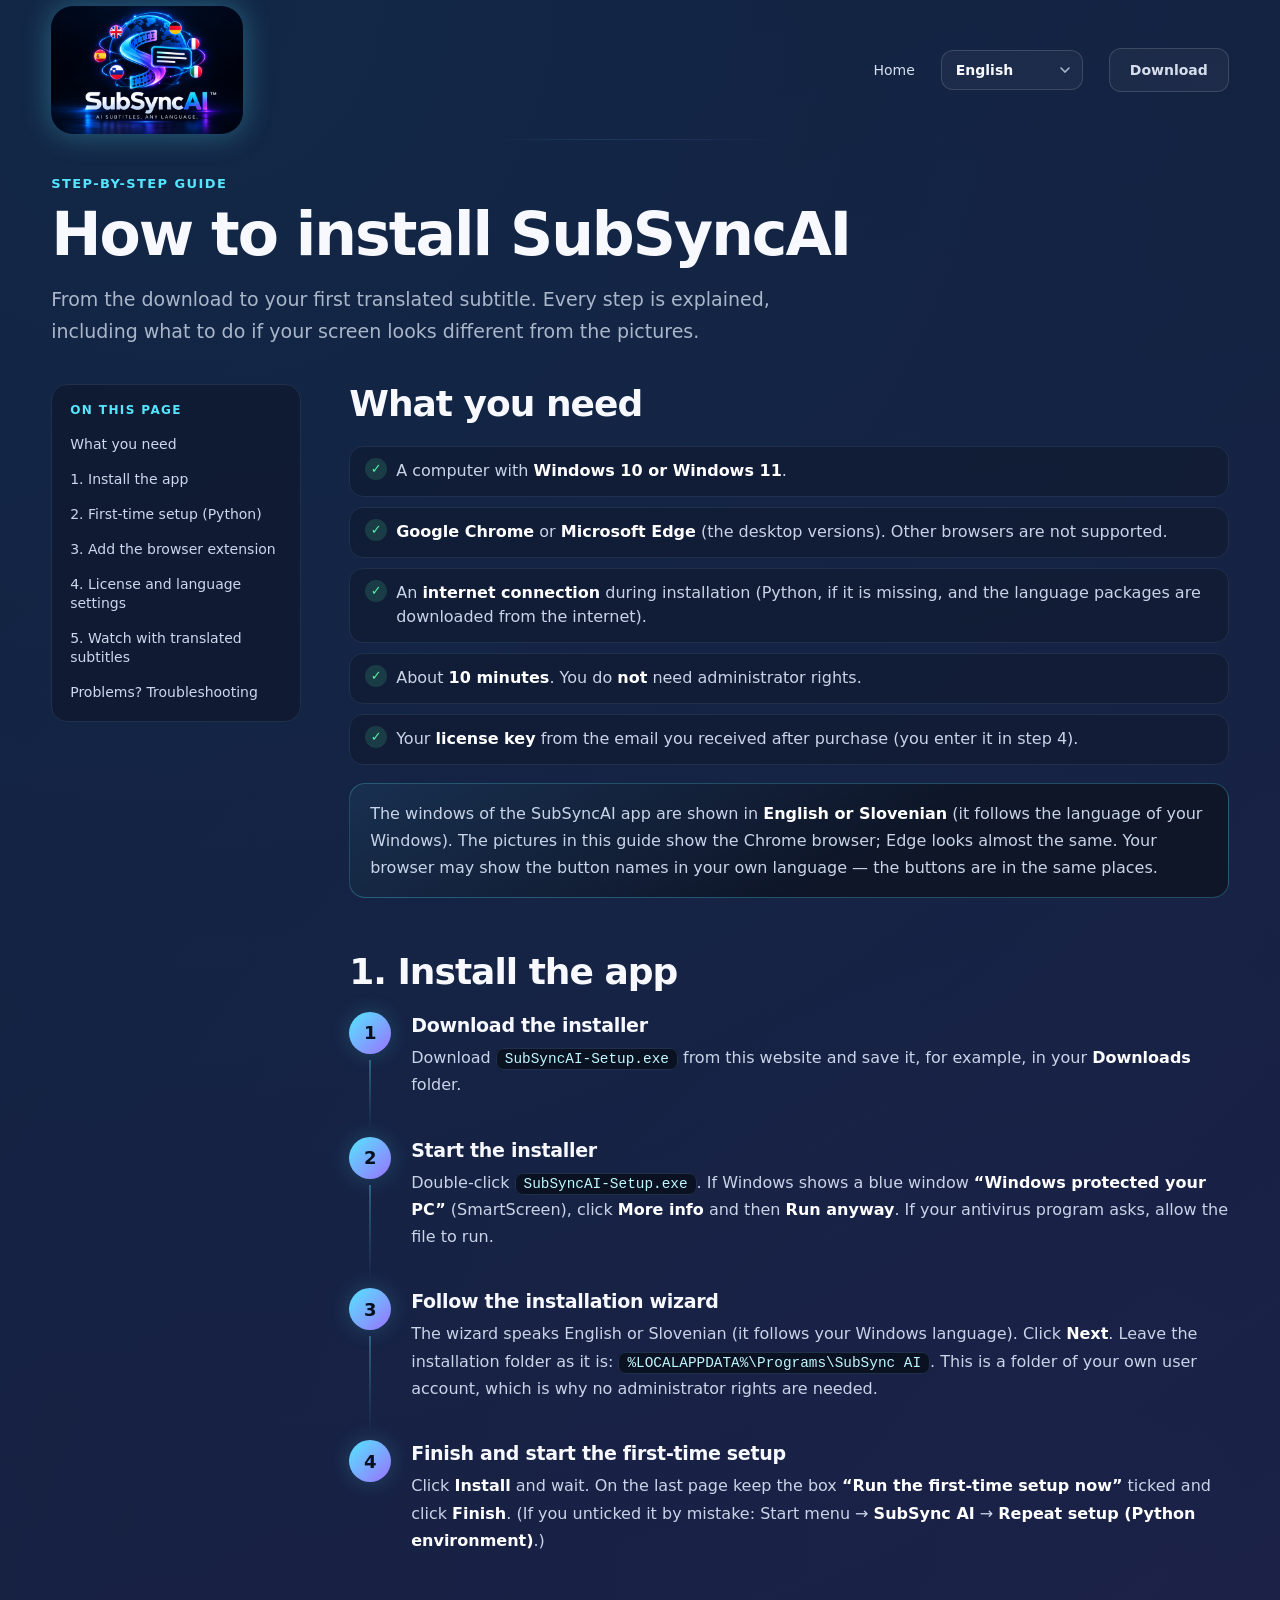
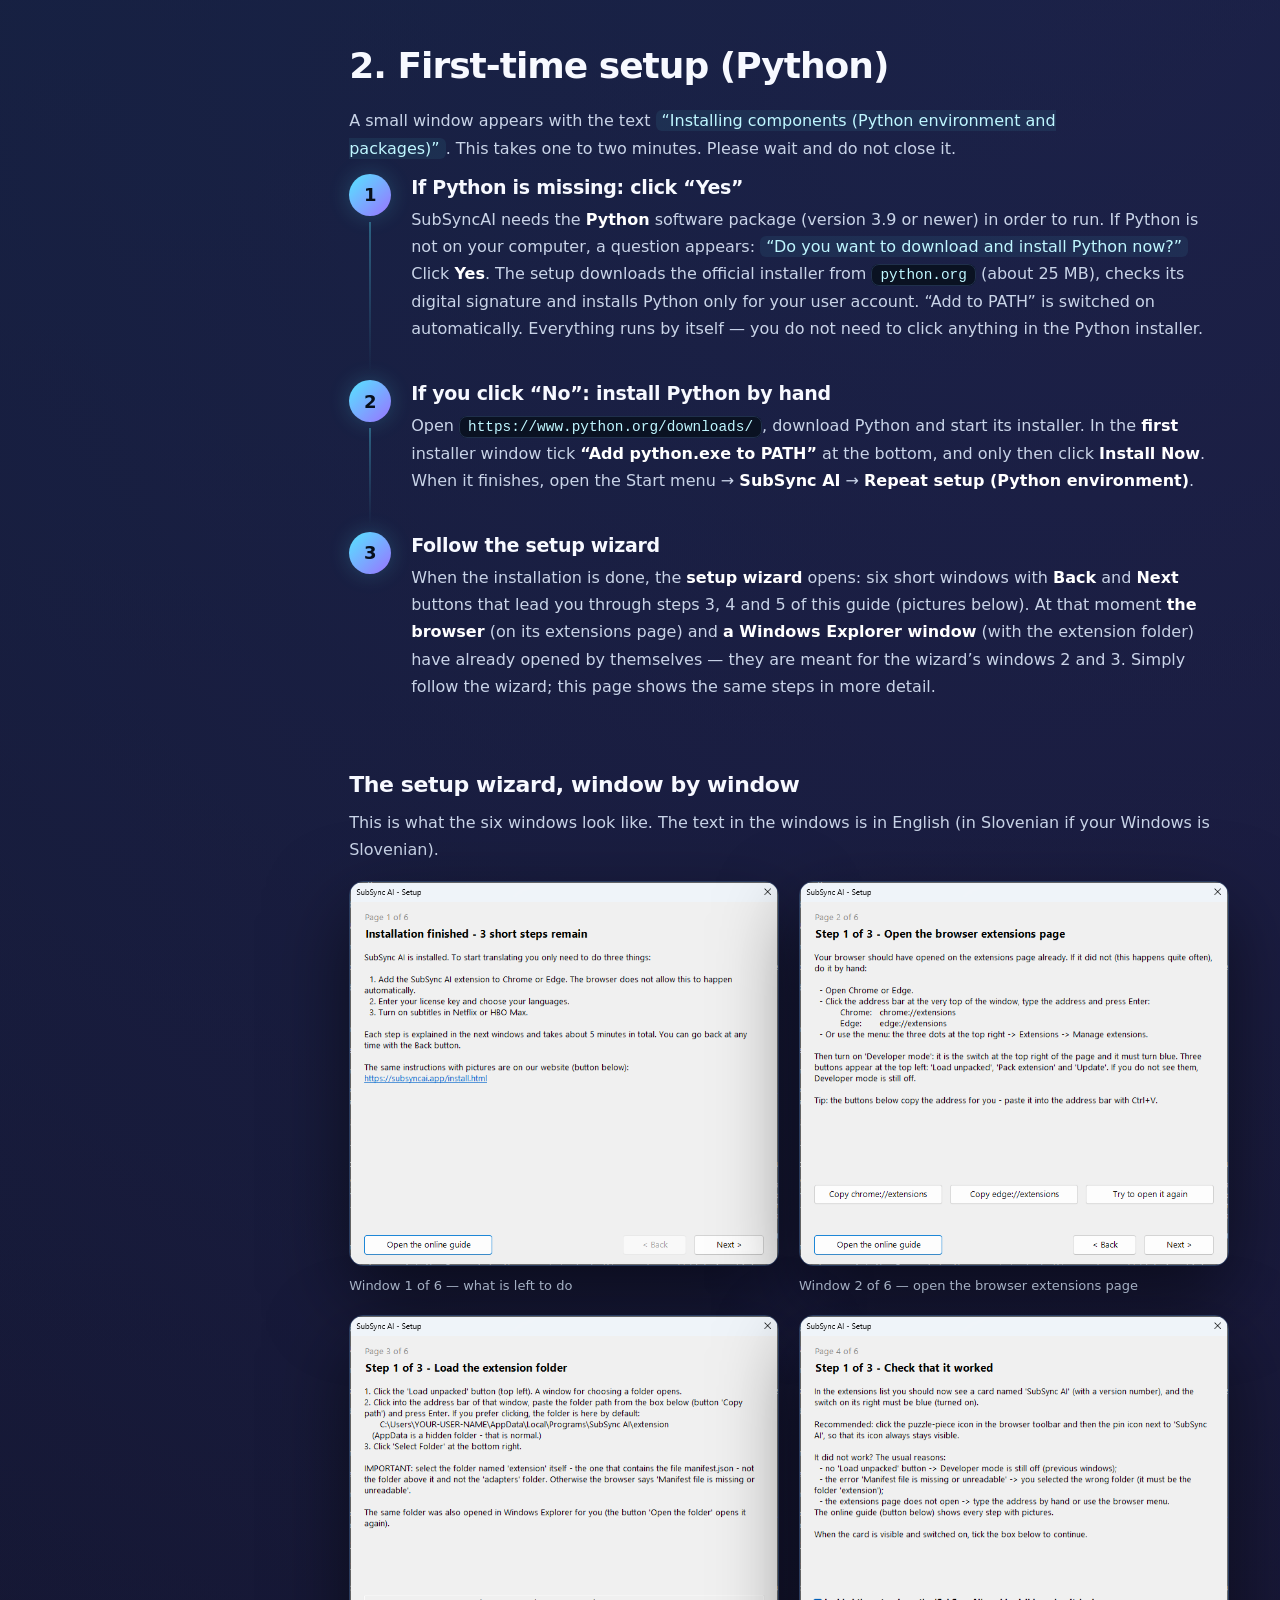
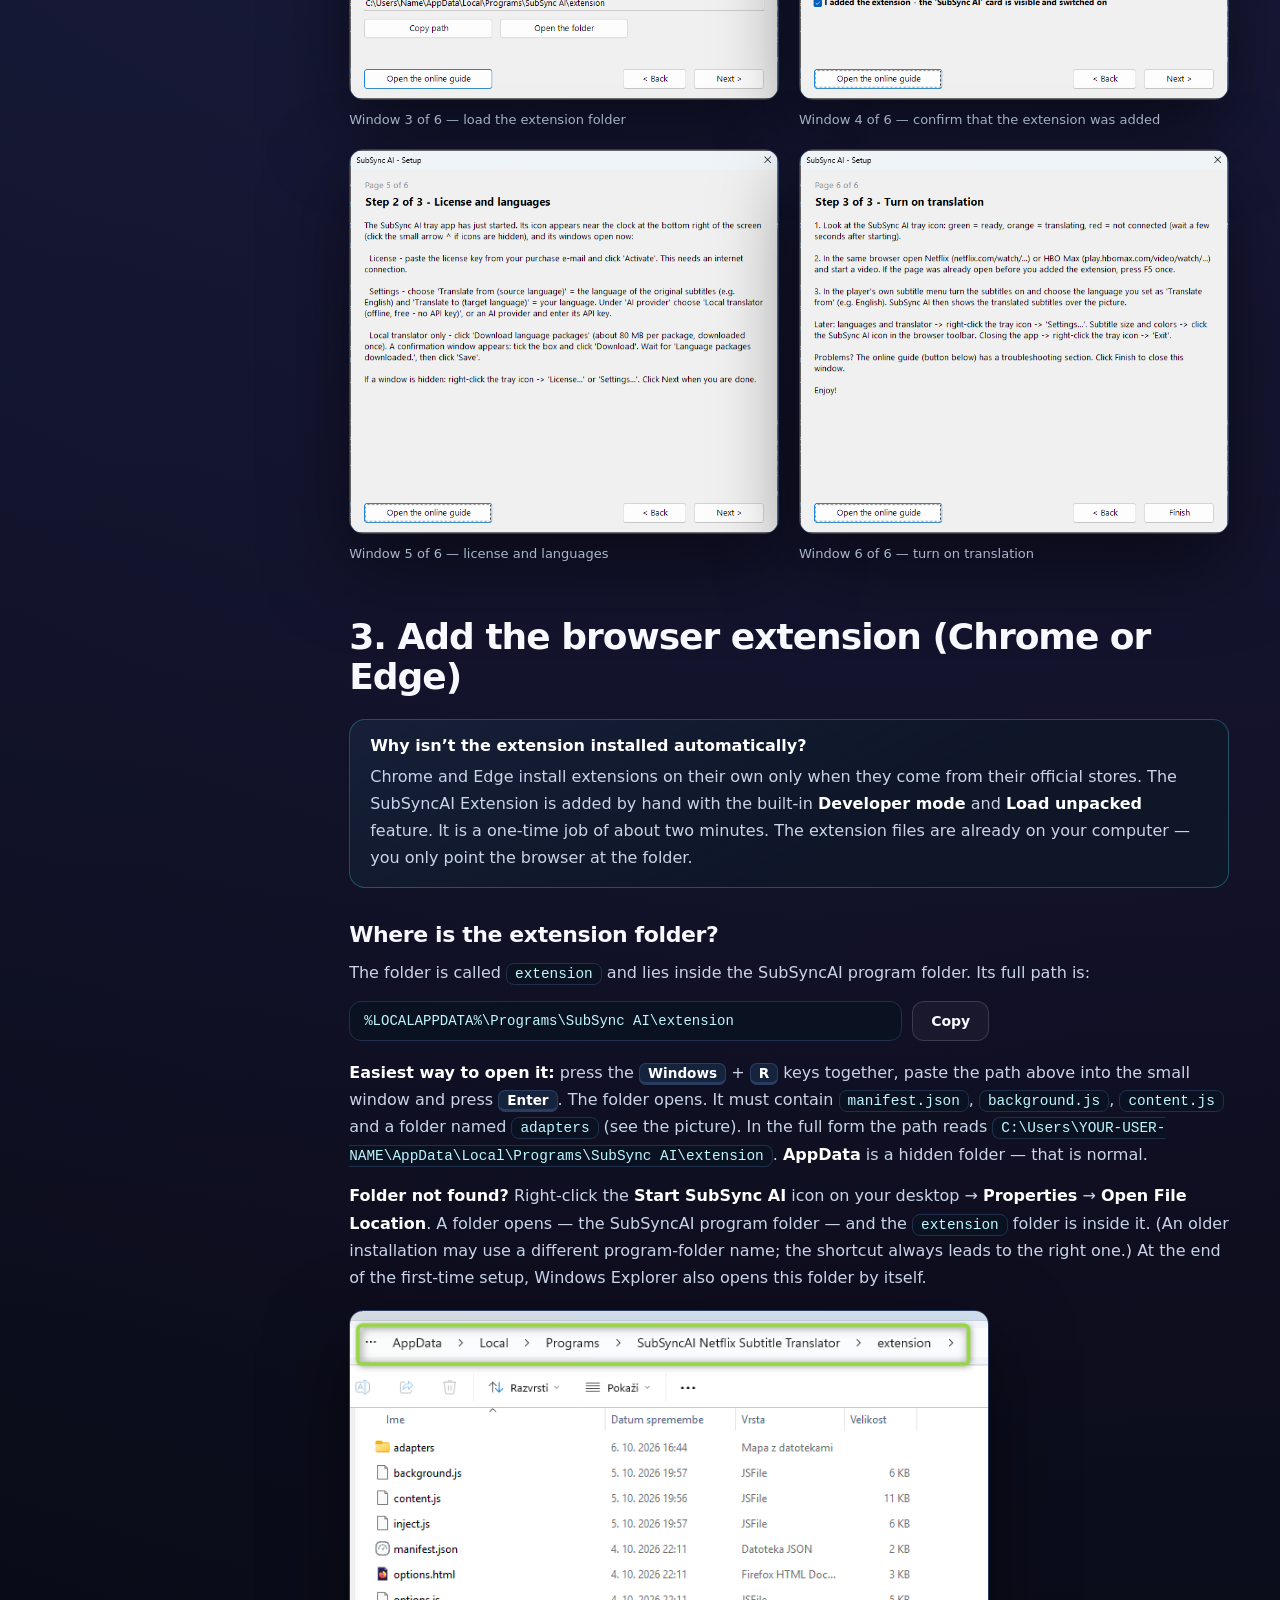
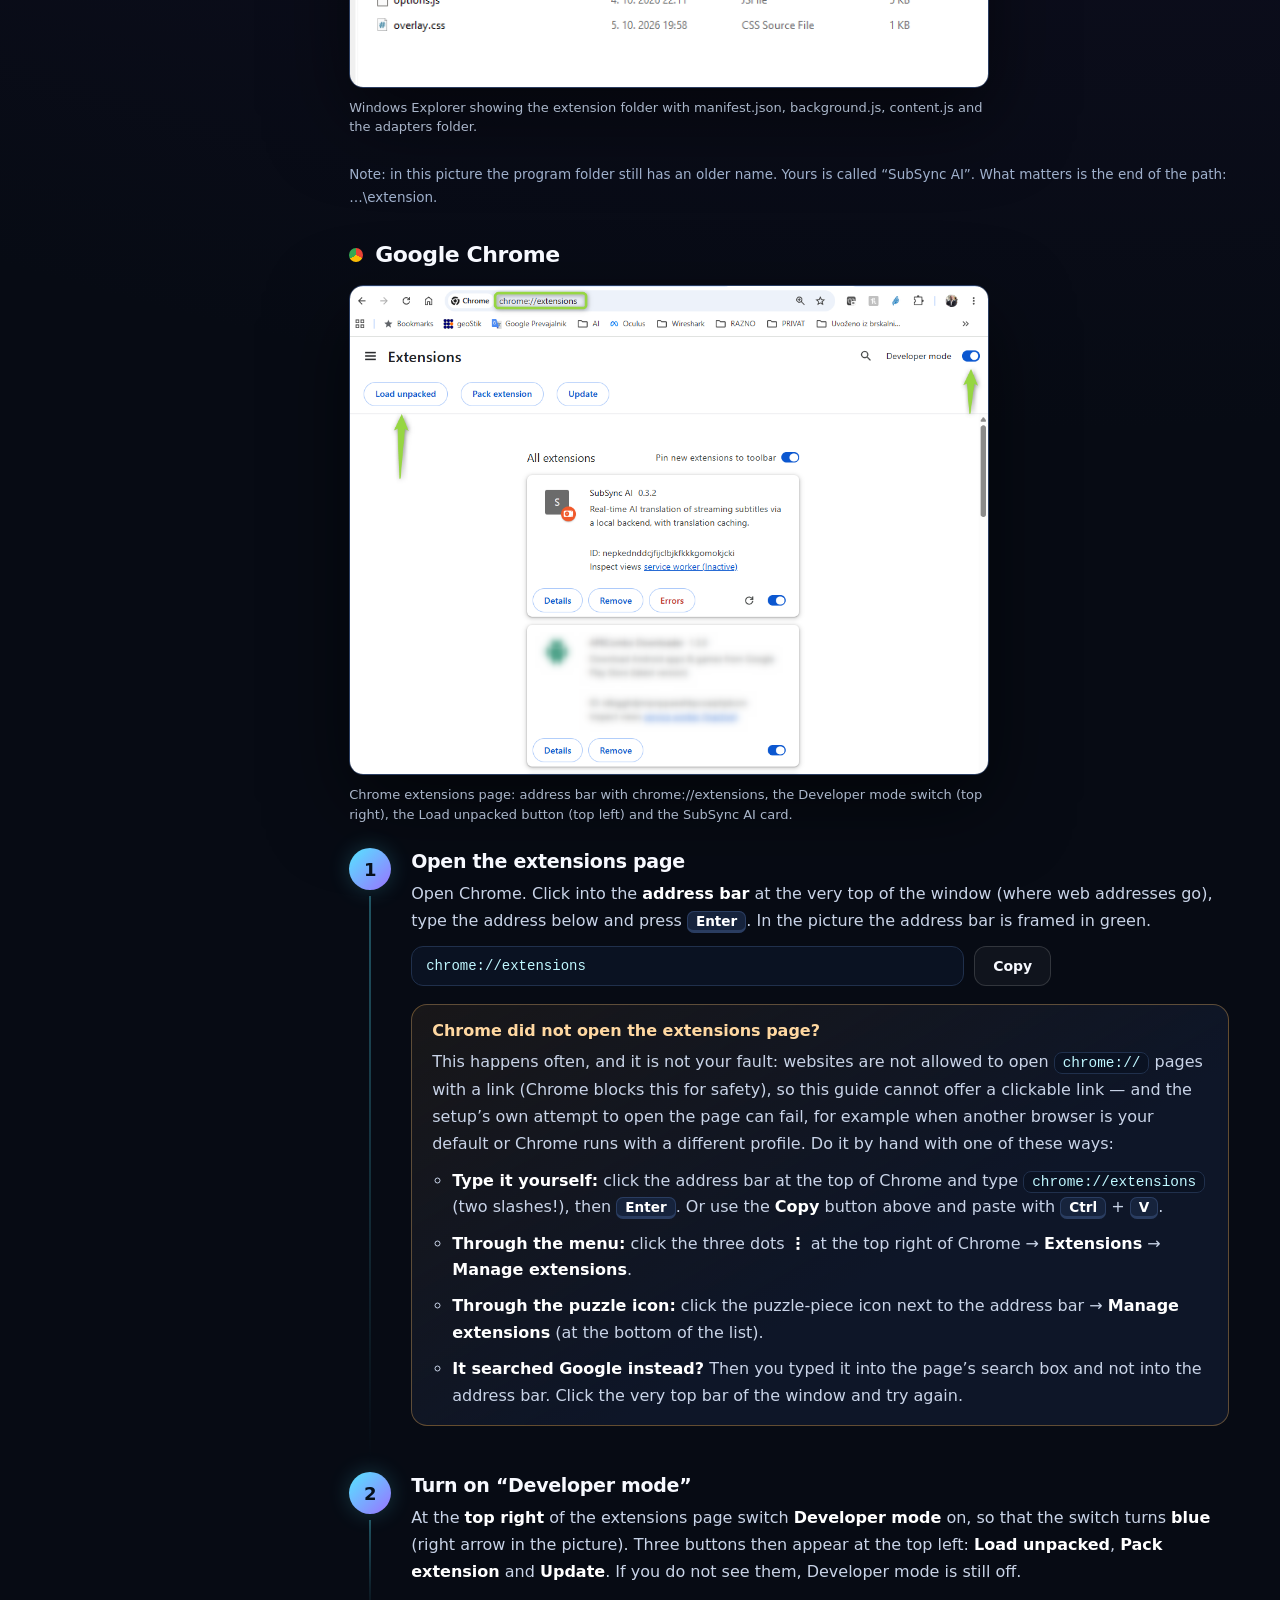
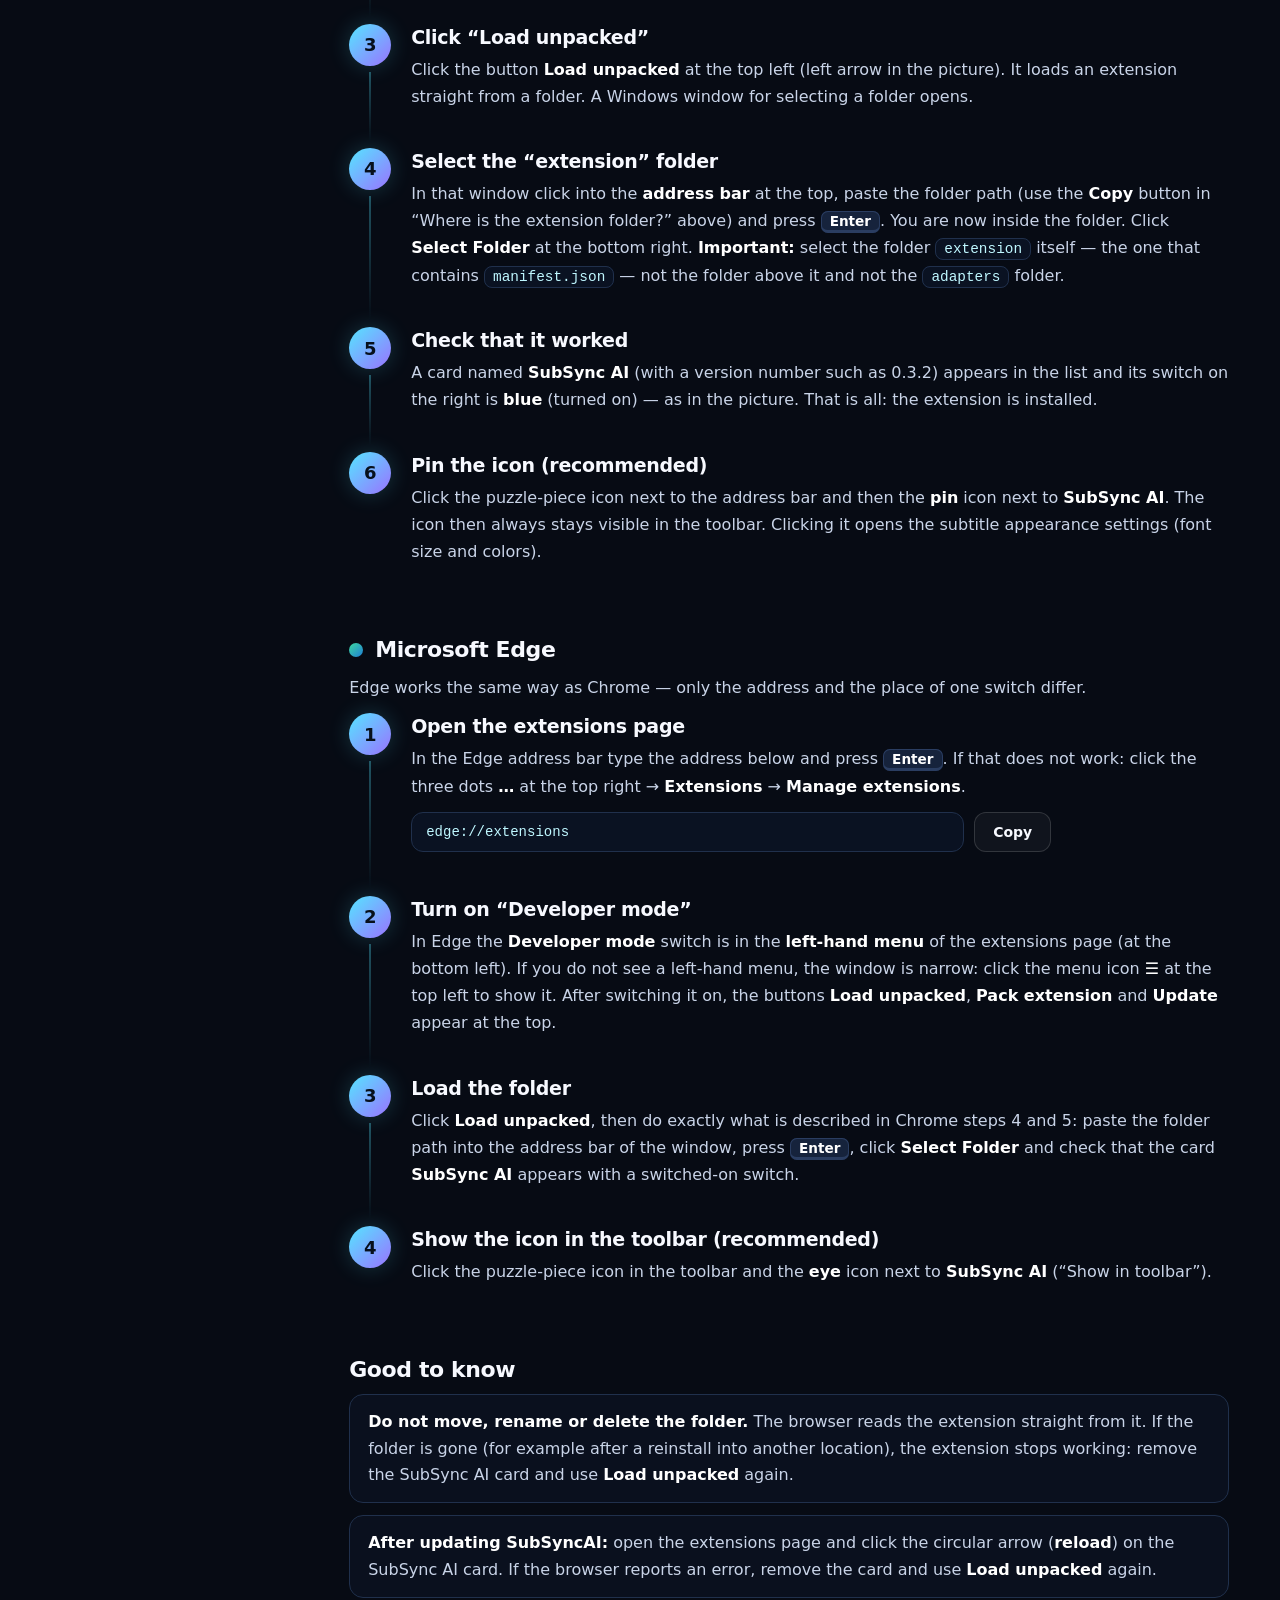
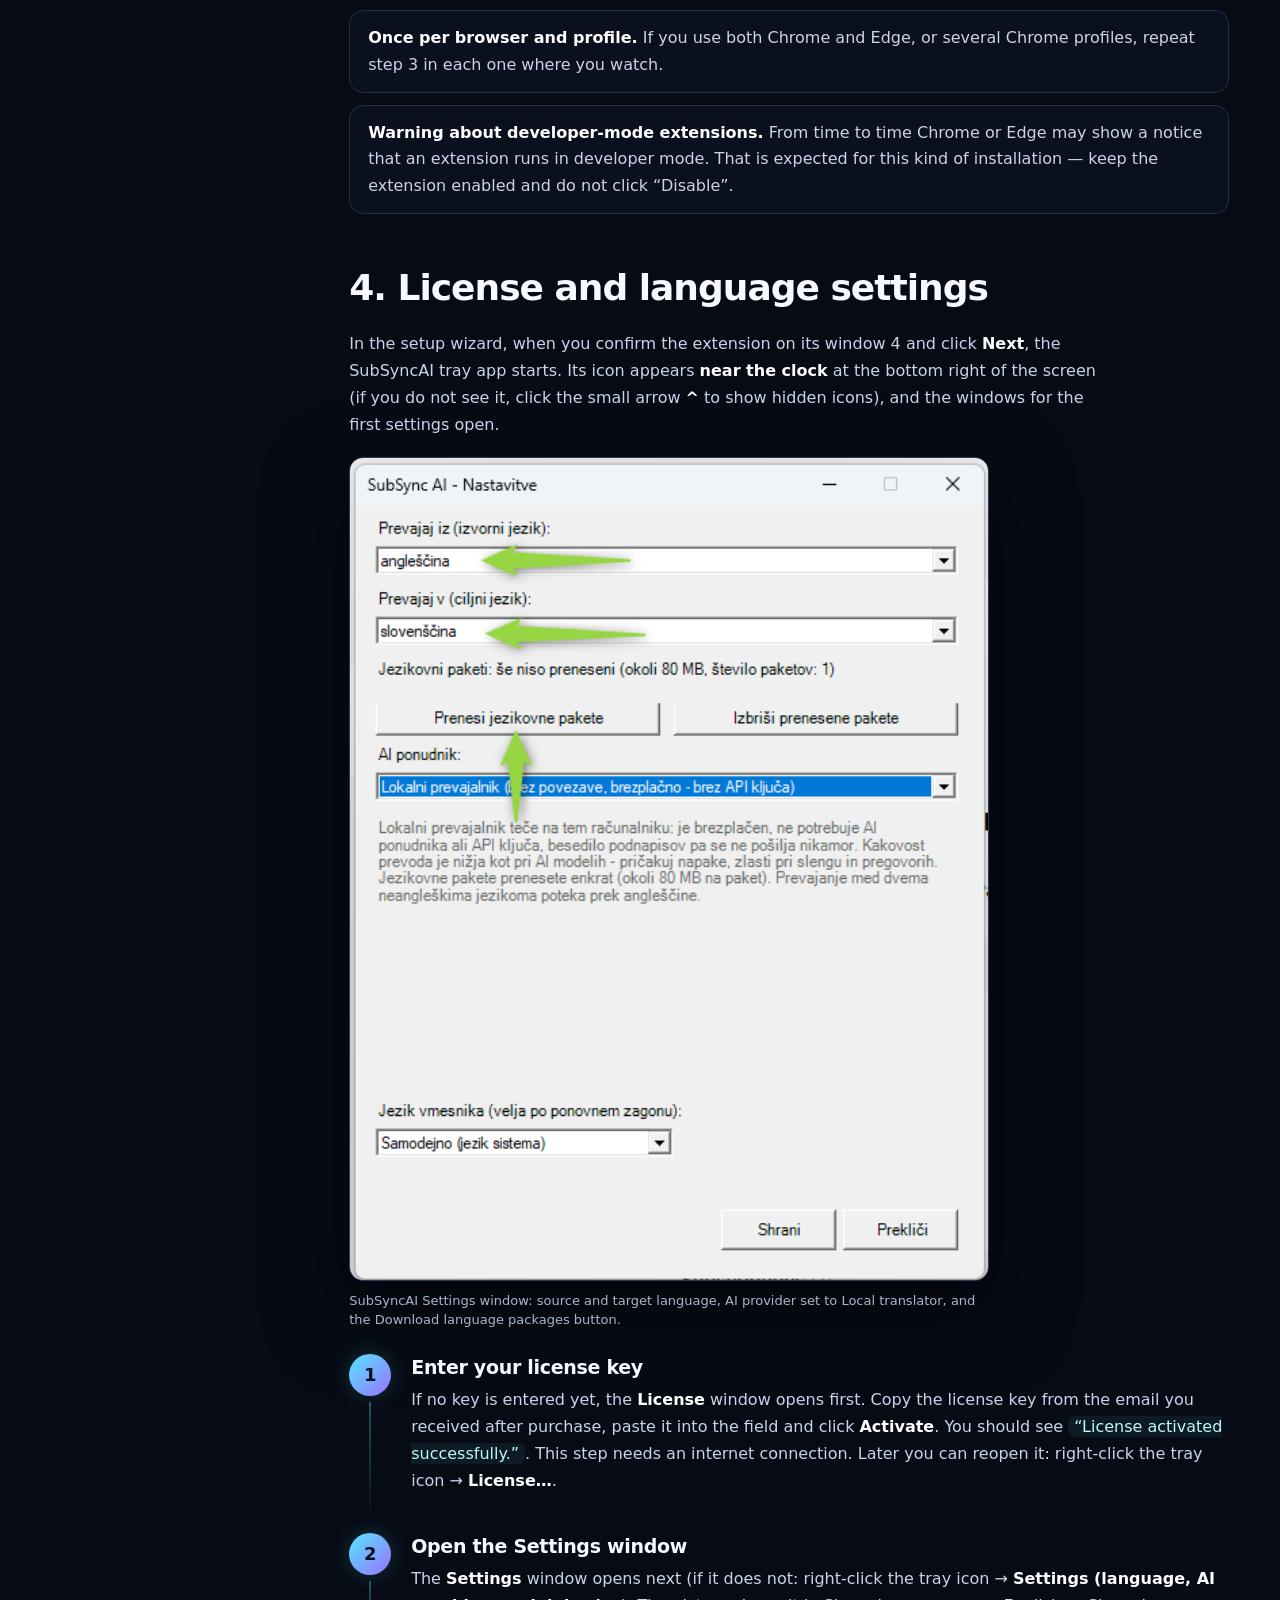
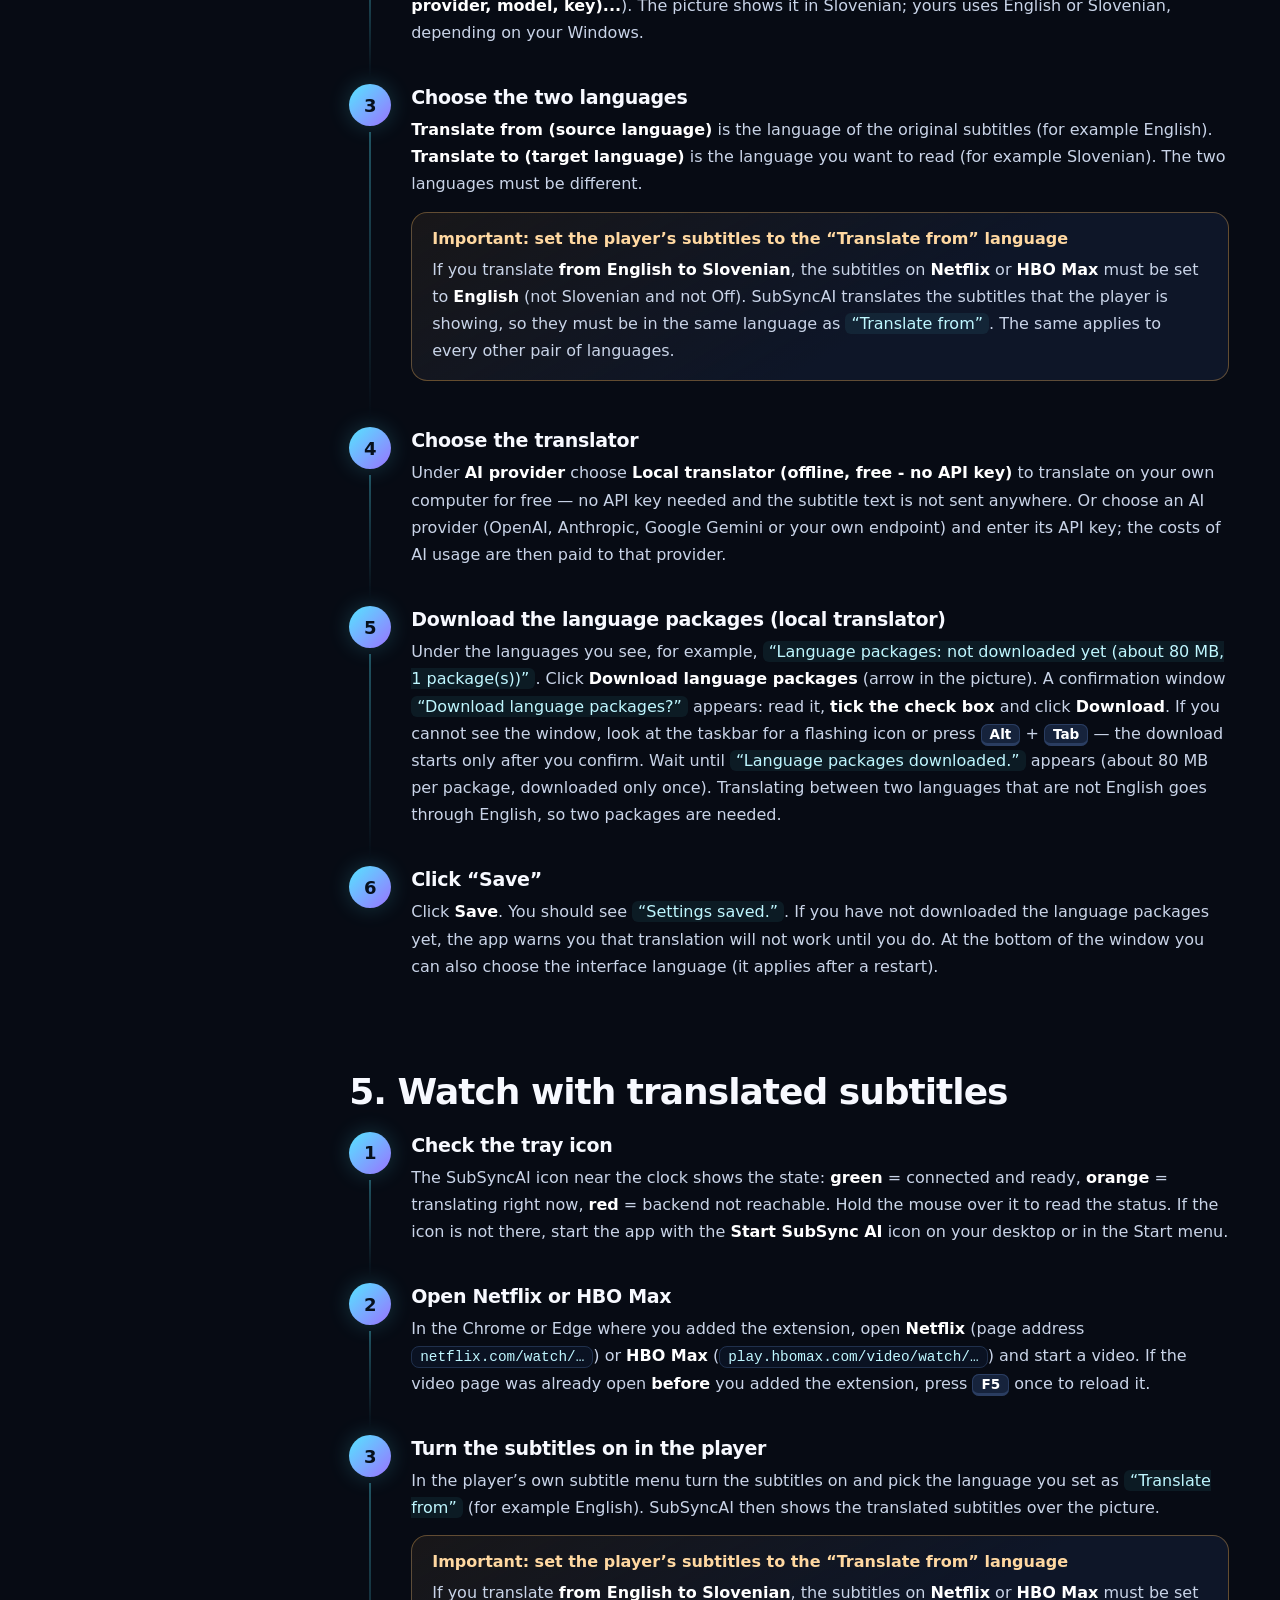
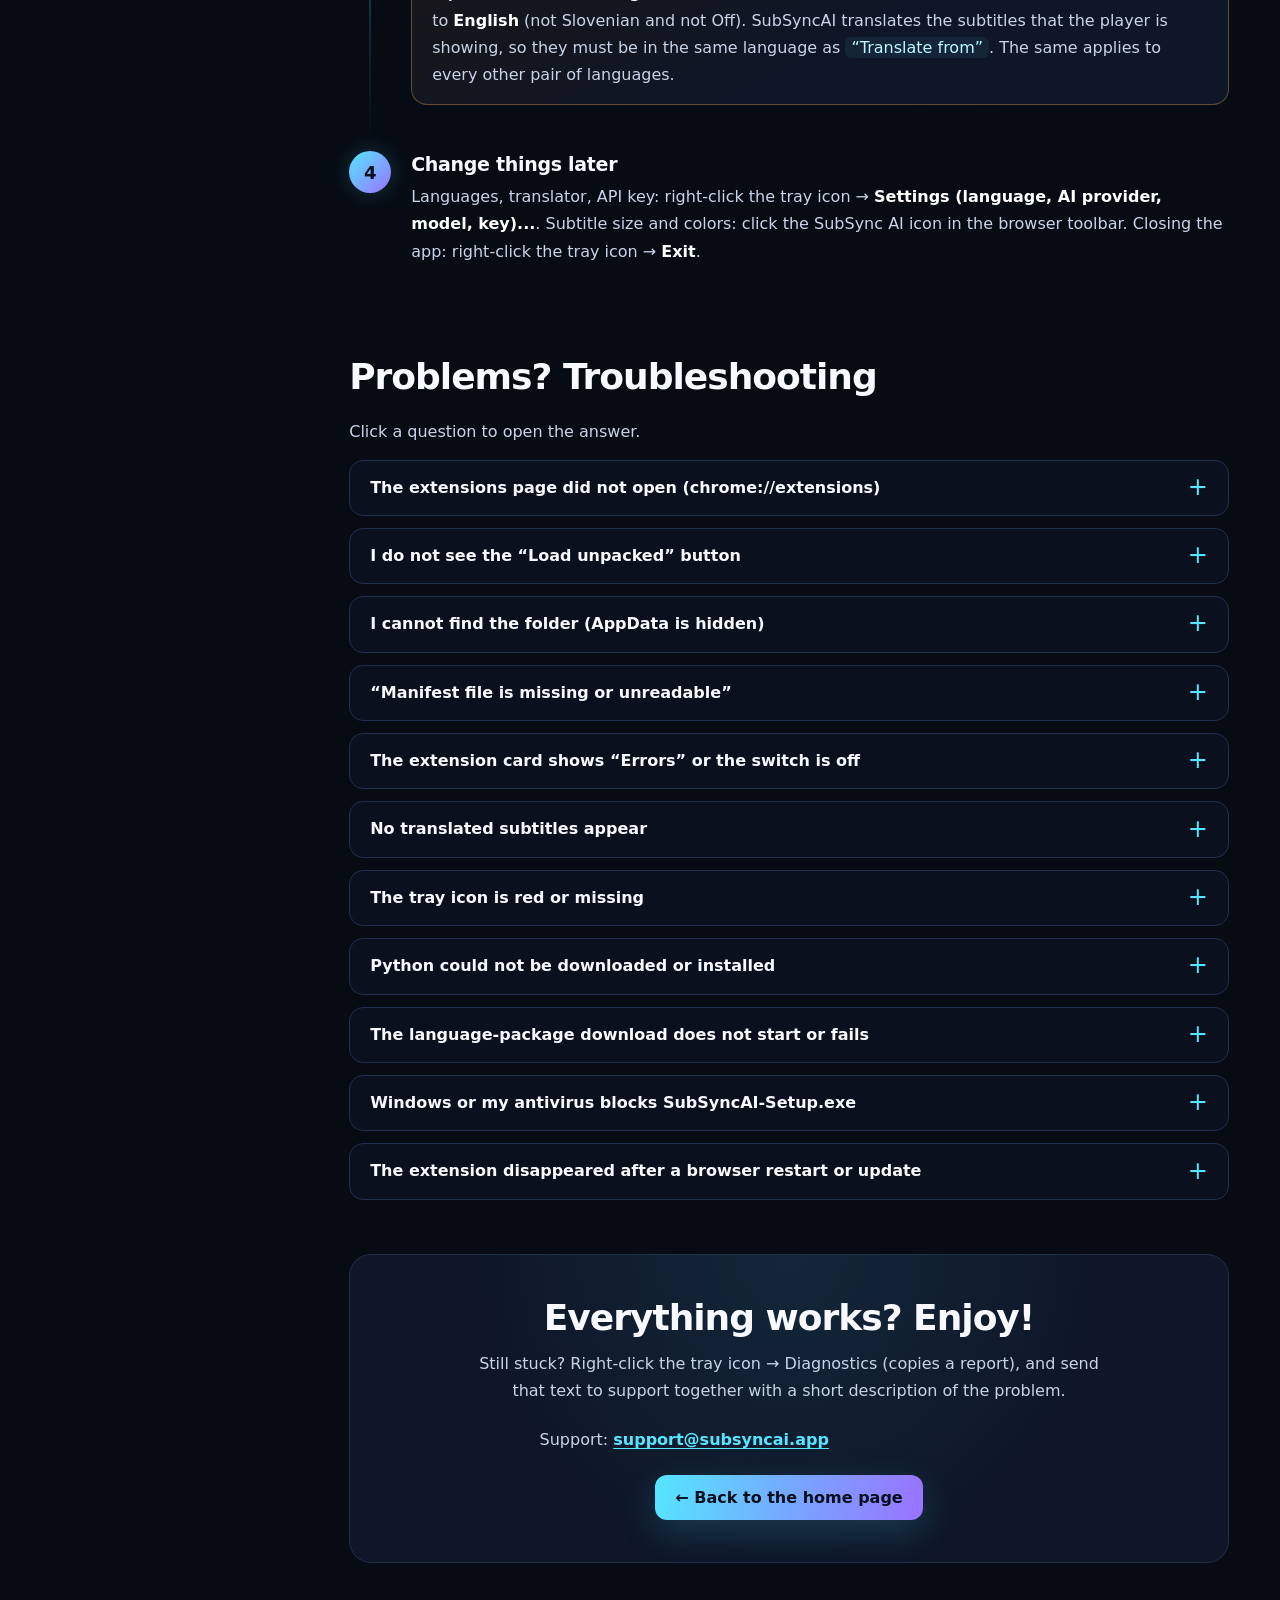
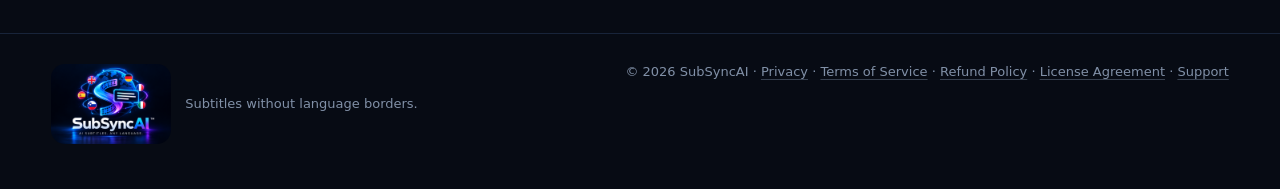
==== commit 38a935c7: "Subtitle explanation" ====
--- a/install.html
+++ b/install.html
@@ -18,8 +18,8 @@
 <section class="g-sec" id="s1"><h2 data-i18n="s1_h">1. Install the app</h2><ol class="gsteps"><li><h3 data-i18n="s1_1t">Download the installer</h3><p data-i18n="s1_1b">Download <a href='https://download.subsyncai.app/SubSyncAI-Setup.exe'><code>SubSyncAI-Setup.exe</code></a> from this website and save it, for example, in your <b>Downloads</b> folder.</p></li><li><h3 data-i18n="s1_2t">Start the installer</h3><p data-i18n="s1_2b">Double-click <code>SubSyncAI-Setup.exe</code>. If Windows shows a blue window <b>“Windows protected your PC”</b> (SmartScreen), click <b>More info</b> and then <b>Run anyway</b>. If your antivirus program asks, allow the file to run.</p></li><li><h3 data-i18n="s1_3t">Follow the installation wizard</h3><p data-i18n="s1_3b">The wizard speaks English or Slovenian (it follows your Windows language). Click <b>Next</b>. Leave the installation folder as it is: <code>%LOCALAPPDATA%\Programs\SubSync AI</code>. This is a folder of your own user account, which is why no administrator rights are needed.</p></li><li><h3 data-i18n="s1_4t">Finish and start the first-time setup</h3><p data-i18n="s1_4b">Click <b>Install</b> and wait. On the last page keep the box <b>“Run the first-time setup now”</b> ticked and click <b>Finish</b>. (If you unticked it by mistake: Start menu → <b>SubSync AI</b> → <b>Repeat setup (Python environment)</b>.)</p></li></ol></section>
 <section class="g-sec" id="s2"><h2 data-i18n="s2_h">2. First-time setup (Python)</h2><p class="g-intro" data-i18n="s2_intro">A small window appears with the text <i>“Installing components (Python environment and packages)”</i>. This takes one to two minutes. Please wait and do not close it.</p><ol class="gsteps"><li><h3 data-i18n="s2_1t">If Python is missing: click “Yes”</h3><p data-i18n="s2_1b">SubSyncAI needs the <b>Python</b> software package (version 3.9 or newer) in order to run. If Python is not on your computer, a question appears: <i>“Do you want to download and install Python now?”</i> Click <b>Yes</b>. The setup downloads the official installer from <code>python.org</code> (about 25 MB), checks its digital signature and installs Python only for your user account. “Add to PATH” is switched on automatically. Everything runs by itself — you do not need to click anything in the Python installer.</p></li><li><h3 data-i18n="s2_2t">If you click “No”: install Python by hand</h3><p data-i18n="s2_2b">Open <code>https://www.python.org/downloads/</code>, download Python and start its installer. In the <b>first</b> installer window tick <b>“Add python.exe to PATH”</b> at the bottom, and only then click <b>Install Now</b>. When it finishes, open the Start menu → <b>SubSync AI</b> → <b>Repeat setup (Python environment)</b>.</p></li><li><h3 data-i18n="s2_3t">Follow the setup wizard</h3><p data-i18n="s2_3b">When the installation is done, the <b>setup wizard</b> opens: six short windows with <b>Back</b> and <b>Next</b> buttons that lead you through steps 3, 4 and 5 of this guide (pictures below). At that moment <b>the browser</b> (on its extensions page) and <b>a Windows Explorer window</b> (with the extension folder) have already opened by themselves — they are meant for the wizard’s windows 2 and 3. Simply follow the wizard; this page shows the same steps in more detail.</p></li></ol><div class="g-sub" id="wizard"><h3 class="g-h3" data-i18n="wz_h">The setup wizard, window by window</h3><p data-i18n="wz_intro">This is what the six windows look like. The text in the windows is in English (in Slovenian if your Windows is Slovenian).</p><div class="wizgrid"><figure class="shot wz"><img src="images/guide/wizard-en-1.png" data-src-en="images/guide/wizard-en-1.png" data-src-sl="images/guide/wizard-sl-1.png" width="662" height="592" alt="Window 1 of 6 — what is left to do" data-i18n-alt="wz_cap1" loading="lazy"><figcaption data-i18n="wz_cap1">Window 1 of 6 — what is left to do</figcaption></figure><figure class="shot wz"><img src="images/guide/wizard-en-2.png" data-src-en="images/guide/wizard-en-2.png" data-src-sl="images/guide/wizard-sl-2.png" width="662" height="592" alt="Window 2 of 6 — open the browser extensions page" data-i18n-alt="wz_cap2" loading="lazy"><figcaption data-i18n="wz_cap2">Window 2 of 6 — open the browser extensions page</figcaption></figure><figure class="shot wz"><img src="images/guide/wizard-en-3.png" data-src-en="images/guide/wizard-en-3.png" data-src-sl="images/guide/wizard-sl-3.png" width="662" height="592" alt="Window 3 of 6 — load the extension folder" data-i18n-alt="wz_cap3" loading="lazy"><figcaption data-i18n="wz_cap3">Window 3 of 6 — load the extension folder</figcaption></figure><figure class="shot wz"><img src="images/guide/wizard-en-4.png" data-src-en="images/guide/wizard-en-4.png" data-src-sl="images/guide/wizard-sl-4.png" width="662" height="592" alt="Window 4 of 6 — confirm that the extension was added" data-i18n-alt="wz_cap4" loading="lazy"><figcaption data-i18n="wz_cap4">Window 4 of 6 — confirm that the extension was added</figcaption></figure><figure class="shot wz"><img src="images/guide/wizard-en-5.png" data-src-en="images/guide/wizard-en-5.png" data-src-sl="images/guide/wizard-sl-5.png" width="662" height="592" alt="Window 5 of 6 — license and languages" data-i18n-alt="wz_cap5" loading="lazy"><figcaption data-i18n="wz_cap5">Window 5 of 6 — license and languages</figcaption></figure><figure class="shot wz"><img src="images/guide/wizard-en-6.png" data-src-en="images/guide/wizard-en-6.png" data-src-sl="images/guide/wizard-sl-6.png" width="662" height="592" alt="Window 6 of 6 — turn on translation" data-i18n-alt="wz_cap6" loading="lazy"><figcaption data-i18n="wz_cap6">Window 6 of 6 — turn on translation</figcaption></figure></div></div></section>
 <section class="g-sec" id="s3"><h2 data-i18n="s3_h">3. Add the browser extension (Chrome or Edge)</h2><div class="callout info"><h4 data-i18n="s3_why_t">Why isn’t the extension installed automatically?</h4><p data-i18n="s3_why_b">Chrome and Edge install extensions on their own only when they come from their official stores. The SubSyncAI Extension is added by hand with the built-in <b>Developer mode</b> and <b>Load unpacked</b> feature. It is a one-time job of about two minutes. The extension files are already on your computer — you only point the browser at the folder.</p></div><div class="g-sub"><h3 class="g-h3" data-i18n="s3_folder_h">Where is the extension folder?</h3><p data-i18n="s3_folder_b1">The folder is called <code>extension</code> and lies inside the SubSyncAI program folder. Its full path is:</p><div class="copyrow"><code>%LOCALAPPDATA%\Programs\SubSync AI\extension</code><button type="button" class="copybtn" data-copy="%LOCALAPPDATA%\Programs\SubSync AI\extension" data-i18n="copy">Copy</button></div><p data-i18n="s3_folder_b2"><b>Easiest way to open it:</b> press the <kbd>Windows</kbd> + <kbd>R</kbd> keys together, paste the path above into the small window and press <kbd>Enter</kbd>. The folder opens. It must contain <code>manifest.json</code>, <code>background.js</code>, <code>content.js</code> and a folder named <code>adapters</code> (see the picture). In the full form the path reads <code>C:\Users\YOUR-USER-NAME\AppData\Local\Programs\SubSync AI\extension</code>. <b>AppData</b> is a hidden folder — that is normal.</p><p data-i18n="s3_folder_b3"><b>Folder not found?</b> Right-click the <b>Start SubSync AI</b> icon on your desktop → <b>Properties</b> → <b>Open File Location</b>. A folder opens — the SubSyncAI program folder — and the <code>extension</code> folder is inside it. (An older installation may use a different program-folder name; the shortcut always leads to the right one.) At the end of the first-time setup, Windows Explorer also opens this folder by itself.</p><figure class="shot"><img src="images/guide/extension-folder.png" width="704" height="415" alt="Windows Explorer showing the extension folder with manifest.json, background.js, content.js and the adapters folder." data-i18n-alt="fig2" loading="lazy"><figcaption data-i18n="fig2">Windows Explorer showing the extension folder with manifest.json, background.js, content.js and the adapters folder.</figcaption></figure><p class="fig-note" data-i18n="fig2n">Note: in this picture the program folder still has an older name. Yours is called “SubSync AI”. What matters is the end of the path: …\extension.</p></div><div class="g-sub" id="chrome"><h3 class="g-h3 browser"><span class="bdot chrome"></span><span data-i18n="ch_h">Google Chrome</span></h3><figure class="shot"><img src="images/guide/chrome-extensions-page.png" width="1031" height="788" alt="Chrome extensions page: address bar with chrome://extensions, the Developer mode switch (top right), the Load unpacked button (top left) and the SubSync AI card." data-i18n-alt="fig1" loading="lazy"><figcaption data-i18n="fig1">Chrome extensions page: address bar with chrome://extensions, the Developer mode switch (top right), the Load unpacked button (top left) and the SubSync AI card.</figcaption></figure><ol class="gsteps"><li><h3 data-i18n="ch1t">Open the extensions page</h3><p data-i18n="ch1b">Open Chrome. Click into the <b>address bar</b> at the very top of the window (where web addresses go), type the address below and press <kbd>Enter</kbd>. In the picture the address bar is framed in green.</p><div class="copyrow"><code>chrome://extensions</code><button type="button" class="copybtn" data-copy="chrome://extensions" data-i18n="copy">Copy</button></div><div class="callout warn"><h4 data-i18n="ch_note_t">Chrome did not open the extensions page?</h4><p data-i18n="ch_note_b">This happens often, and it is not your fault: websites are not allowed to open <code>chrome://</code> pages with a link (Chrome blocks this for safety), so this guide cannot offer a clickable link — and the setup’s own attempt to open the page can fail, for example when another browser is your default or Chrome runs with a different profile. Do it by hand with one of these ways:</p><ul><li data-i18n="ch_note_1"><b>Type it yourself:</b> click the address bar at the top of Chrome and type <code>chrome://extensions</code> (two slashes!), then <kbd>Enter</kbd>. Or use the <b>Copy</b> button above and paste with <kbd>Ctrl</kbd> + <kbd>V</kbd>.</li><li data-i18n="ch_note_2"><b>Through the menu:</b> click the three dots <b>⋮</b> at the top right of Chrome → <b>Extensions</b> → <b>Manage extensions</b>.</li><li data-i18n="ch_note_3"><b>Through the puzzle icon:</b> click the puzzle-piece icon next to the address bar → <b>Manage extensions</b> (at the bottom of the list).</li><li data-i18n="ch_note_4"><b>It searched Google instead?</b> Then you typed it into the page’s search box and not into the address bar. Click the very top bar of the window and try again.</li></ul></div></li><li><h3 data-i18n="ch2t">Turn on “Developer mode”</h3><p data-i18n="ch2b">At the <b>top right</b> of the extensions page switch <b>Developer mode</b> on, so that the switch turns <b>blue</b> (right arrow in the picture). Three buttons then appear at the top left: <b>Load unpacked</b>, <b>Pack extension</b> and <b>Update</b>. If you do not see them, Developer mode is still off.</p></li><li><h3 data-i18n="ch3t">Click “Load unpacked”</h3><p data-i18n="ch3b">Click the button <b>Load unpacked</b> at the top left (left arrow in the picture). It loads an extension straight from a folder. A Windows window for selecting a folder opens.</p></li><li><h3 data-i18n="ch4t">Select the “extension” folder</h3><p data-i18n="ch4b">In that window click into the <b>address bar</b> at the top, paste the folder path (use the <b>Copy</b> button in “Where is the extension folder?” above) and press <kbd>Enter</kbd>. You are now inside the folder. Click <b>Select Folder</b> at the bottom right. <b>Important:</b> select the folder <code>extension</code> itself — the one that contains <code>manifest.json</code> — not the folder above it and not the <code>adapters</code> folder.</p></li><li><h3 data-i18n="ch5t">Check that it worked</h3><p data-i18n="ch5b">A card named <b>SubSync AI</b> (with a version number such as 0.3.2) appears in the list and its switch on the right is <b>blue</b> (turned on) — as in the picture. That is all: the extension is installed.</p></li><li><h3 data-i18n="ch6t">Pin the icon (recommended)</h3><p data-i18n="ch6b">Click the puzzle-piece icon next to the address bar and then the <b>pin</b> icon next to <b>SubSync AI</b>. The icon then always stays visible in the toolbar. Clicking it opens the subtitle appearance settings (font size and colors).</p></li></ol></div><div class="g-sub" id="edge"><h3 class="g-h3 browser"><span class="bdot edge"></span><span data-i18n="ed_h">Microsoft Edge</span></h3><p data-i18n="ed_intro">Edge works the same way as Chrome — only the address and the place of one switch differ.</p><ol class="gsteps"><li><h3 data-i18n="ed1t">Open the extensions page</h3><p data-i18n="ed1b">In the Edge address bar type the address below and press <kbd>Enter</kbd>. If that does not work: click the three dots <b>…</b> at the top right → <b>Extensions</b> → <b>Manage extensions</b>.</p><div class="copyrow"><code>edge://extensions</code><button type="button" class="copybtn" data-copy="edge://extensions" data-i18n="copy">Copy</button></div></li><li><h3 data-i18n="ed2t">Turn on “Developer mode”</h3><p data-i18n="ed2b">In Edge the <b>Developer mode</b> switch is in the <b>left-hand menu</b> of the extensions page (at the bottom left). If you do not see a left-hand menu, the window is narrow: click the menu icon <b>☰</b> at the top left to show it. After switching it on, the buttons <b>Load unpacked</b>, <b>Pack extension</b> and <b>Update</b> appear at the top.</p></li><li><h3 data-i18n="ed3t">Load the folder</h3><p data-i18n="ed3b">Click <b>Load unpacked</b>, then do exactly what is described in Chrome steps 4 and 5: paste the folder path into the address bar of the window, press <kbd>Enter</kbd>, click <b>Select Folder</b> and check that the card <b>SubSync AI</b> appears with a switched-on switch.</p></li><li><h3 data-i18n="ed4t">Show the icon in the toolbar (recommended)</h3><p data-i18n="ed4b">Click the puzzle-piece icon in the toolbar and the <b>eye</b> icon next to <b>SubSync AI</b> (“Show in toolbar”).</p></li></ol></div><div class="g-sub"><h3 class="g-h3" data-i18n="keep_h">Good to know</h3><ul class="keep"><li data-i18n="keep1"><b>Do not move, rename or delete the folder.</b> The browser reads the extension straight from it. If the folder is gone (for example after a reinstall into another location), the extension stops working: remove the SubSync AI card and use <b>Load unpacked</b> again.</li><li data-i18n="keep2"><b>After updating SubSyncAI:</b> open the extensions page and click the circular arrow (<b>reload</b>) on the SubSync AI card. If the browser reports an error, remove the card and use <b>Load unpacked</b> again.</li><li data-i18n="keep3"><b>Once per browser and profile.</b> If you use both Chrome and Edge, or several Chrome profiles, repeat step 3 in each one where you watch.</li><li data-i18n="keep4"><b>Warning about developer-mode extensions.</b> From time to time Chrome or Edge may show a notice that an extension runs in developer mode. That is expected for this kind of installation — keep the extension enabled and do not click “Disable”.</li></ul></div></section>
-<section class="g-sec" id="s4"><h2 data-i18n="s4_h">4. License and language settings</h2><p class="g-intro" data-i18n="s4_intro">In the setup wizard, when you confirm the extension on its window 4 and click <b>Next</b>, the SubSyncAI tray app starts. Its icon appears <b>near the clock</b> at the bottom right of the screen (if you do not see it, click the small arrow <b>^</b> to show hidden icons), and the windows for the first settings open.</p><figure class="shot"><img src="images/guide/settings-window.png" width="471" height="607" alt="SubSyncAI Settings window: source and target language, AI provider set to Local translator, and the Download language packages button." data-i18n-alt="fig3" loading="lazy"><figcaption data-i18n="fig3">SubSyncAI Settings window: source and target language, AI provider set to Local translator, and the Download language packages button.</figcaption></figure><ol class="gsteps"><li><h3 data-i18n="s4_1t">Enter your license key</h3><p data-i18n="s4_1b">If no key is entered yet, the <b>License</b> window opens first. Copy the license key from the email you received after purchase, paste it into the field and click <b>Activate</b>. You should see <i>“License activated successfully.”</i>. This step needs an internet connection. Later you can reopen it: right-click the tray icon → <b>License…</b>.</p></li><li><h3 data-i18n="s4_2t">Open the Settings window</h3><p data-i18n="s4_2b">The <b>Settings</b> window opens next (if it does not: right-click the tray icon → <b>Settings (language, AI provider, model, key)...</b>). The picture shows it in Slovenian; yours uses English or Slovenian, depending on your Windows.</p></li><li><h3 data-i18n="s4_3t">Choose the two languages</h3><p data-i18n="s4_3b"><b>Translate from (source language)</b> is the language of the original subtitles (for example English). <b>Translate to (target language)</b> is the language you want to read (for example Slovenian). The two languages must be different.</p></li><li><h3 data-i18n="s4_4t">Choose the translator</h3><p data-i18n="s4_4b">Under <b>AI provider</b> choose <b>Local translator (offline, free - no API key)</b> to translate on your own computer for free — no API key needed and the subtitle text is not sent anywhere. Or choose an AI provider (OpenAI, Anthropic, Google Gemini or your own endpoint) and enter its API key; the costs of AI usage are then paid to that provider.</p></li><li><h3 data-i18n="s4_5t">Download the language packages (local translator)</h3><p data-i18n="s4_5b">Under the languages you see, for example, <i>“Language packages: not downloaded yet (about 80 MB, 1 package(s))”</i>. Click <b>Download language packages</b> (arrow in the picture). A confirmation window <i>“Download language packages?”</i> appears: read it, <b>tick the check box</b> and click <b>Download</b>. If you cannot see the window, look at the taskbar for a flashing icon or press <kbd>Alt</kbd> + <kbd>Tab</kbd> — the download starts only after you confirm. Wait until <i>“Language packages downloaded.”</i> appears (about 80 MB per package, downloaded only once). Translating between two languages that are not English goes through English, so two packages are needed.</p></li><li><h3 data-i18n="s4_6t">Click “Save”</h3><p data-i18n="s4_6b">Click <b>Save</b>. You should see <i>“Settings saved.”</i>. If you have not downloaded the language packages yet, the app warns you that translation will not work until you do. At the bottom of the window you can also choose the interface language (it applies after a restart).</p></li></ol></section>
-<section class="g-sec" id="s5"><h2 data-i18n="s5_h">5. Watch with translated subtitles</h2><ol class="gsteps"><li><h3 data-i18n="s5_1t">Check the tray icon</h3><p data-i18n="s5_1b">The SubSyncAI icon near the clock shows the state: <b>green</b> = connected and ready, <b>orange</b> = translating right now, <b>red</b> = backend not reachable. Hold the mouse over it to read the status. If the icon is not there, start the app with the <b>Start SubSync AI</b> icon on your desktop or in the Start menu.</p></li><li><h3 data-i18n="s5_2t">Open Netflix or HBO Max</h3><p data-i18n="s5_2b">In the Chrome or Edge where you added the extension, open <b>Netflix</b> (page address <code>netflix.com/watch/…</code>) or <b>HBO Max</b> (<code>play.hbomax.com/video/watch/…</code>) and start a video. If the video page was already open <b>before</b> you added the extension, press <kbd>F5</kbd> once to reload it.</p></li><li><h3 data-i18n="s5_3t">Turn the subtitles on in the player</h3><p data-i18n="s5_3b">In the player’s own subtitle menu turn the subtitles on and pick the language you set as <i>“Translate from”</i> (for example English). SubSyncAI then shows the translated subtitles over the picture.</p></li><li><h3 data-i18n="s5_4t">Change things later</h3><p data-i18n="s5_4b">Languages, translator, API key: right-click the tray icon → <b>Settings (language, AI provider, model, key)...</b>. Subtitle size and colors: click the SubSync AI icon in the browser toolbar. Closing the app: right-click the tray icon → <b>Exit</b>.</p></li></ol></section>
+<section class="g-sec" id="s4"><h2 data-i18n="s4_h">4. License and language settings</h2><p class="g-intro" data-i18n="s4_intro">In the setup wizard, when you confirm the extension on its window 4 and click <b>Next</b>, the SubSyncAI tray app starts. Its icon appears <b>near the clock</b> at the bottom right of the screen (if you do not see it, click the small arrow <b>^</b> to show hidden icons), and the windows for the first settings open.</p><figure class="shot"><img src="images/guide/settings-window.png" width="471" height="607" alt="SubSyncAI Settings window: source and target language, AI provider set to Local translator, and the Download language packages button." data-i18n-alt="fig3" loading="lazy"><figcaption data-i18n="fig3">SubSyncAI Settings window: source and target language, AI provider set to Local translator, and the Download language packages button.</figcaption></figure><ol class="gsteps"><li><h3 data-i18n="s4_1t">Enter your license key</h3><p data-i18n="s4_1b">If no key is entered yet, the <b>License</b> window opens first. Copy the license key from the email you received after purchase, paste it into the field and click <b>Activate</b>. You should see <i>“License activated successfully.”</i>. This step needs an internet connection. Later you can reopen it: right-click the tray icon → <b>License…</b>.</p></li><li><h3 data-i18n="s4_2t">Open the Settings window</h3><p data-i18n="s4_2b">The <b>Settings</b> window opens next (if it does not: right-click the tray icon → <b>Settings (language, AI provider, model, key)...</b>). The picture shows it in Slovenian; yours uses English or Slovenian, depending on your Windows.</p></li><li><h3 data-i18n="s4_3t">Choose the two languages</h3><p data-i18n="s4_3b"><b>Translate from (source language)</b> is the language of the original subtitles (for example English). <b>Translate to (target language)</b> is the language you want to read (for example Slovenian). The two languages must be different.</p><div class="callout warn"><h4 data-i18n="src_warn_t">Important: set the player’s subtitles to the “Translate from” language</h4><p data-i18n="src_warn_b">If you translate <b>from English to Slovenian</b>, the subtitles on <b>Netflix</b> or <b>HBO Max</b> must be set to <b>English</b> (not Slovenian and not Off). SubSyncAI translates the subtitles that the player is showing, so they must be in the same language as <i>“Translate from”</i>. The same applies to every other pair of languages.</p></div></li><li><h3 data-i18n="s4_4t">Choose the translator</h3><p data-i18n="s4_4b">Under <b>AI provider</b> choose <b>Local translator (offline, free - no API key)</b> to translate on your own computer for free — no API key needed and the subtitle text is not sent anywhere. Or choose an AI provider (OpenAI, Anthropic, Google Gemini or your own endpoint) and enter its API key; the costs of AI usage are then paid to that provider.</p></li><li><h3 data-i18n="s4_5t">Download the language packages (local translator)</h3><p data-i18n="s4_5b">Under the languages you see, for example, <i>“Language packages: not downloaded yet (about 80 MB, 1 package(s))”</i>. Click <b>Download language packages</b> (arrow in the picture). A confirmation window <i>“Download language packages?”</i> appears: read it, <b>tick the check box</b> and click <b>Download</b>. If you cannot see the window, look at the taskbar for a flashing icon or press <kbd>Alt</kbd> + <kbd>Tab</kbd> — the download starts only after you confirm. Wait until <i>“Language packages downloaded.”</i> appears (about 80 MB per package, downloaded only once). Translating between two languages that are not English goes through English, so two packages are needed.</p></li><li><h3 data-i18n="s4_6t">Click “Save”</h3><p data-i18n="s4_6b">Click <b>Save</b>. You should see <i>“Settings saved.”</i>. If you have not downloaded the language packages yet, the app warns you that translation will not work until you do. At the bottom of the window you can also choose the interface language (it applies after a restart).</p></li></ol></section>
+<section class="g-sec" id="s5"><h2 data-i18n="s5_h">5. Watch with translated subtitles</h2><ol class="gsteps"><li><h3 data-i18n="s5_1t">Check the tray icon</h3><p data-i18n="s5_1b">The SubSyncAI icon near the clock shows the state: <b>green</b> = connected and ready, <b>orange</b> = translating right now, <b>red</b> = backend not reachable. Hold the mouse over it to read the status. If the icon is not there, start the app with the <b>Start SubSync AI</b> icon on your desktop or in the Start menu.</p></li><li><h3 data-i18n="s5_2t">Open Netflix or HBO Max</h3><p data-i18n="s5_2b">In the Chrome or Edge where you added the extension, open <b>Netflix</b> (page address <code>netflix.com/watch/…</code>) or <b>HBO Max</b> (<code>play.hbomax.com/video/watch/…</code>) and start a video. If the video page was already open <b>before</b> you added the extension, press <kbd>F5</kbd> once to reload it.</p></li><li><h3 data-i18n="s5_3t">Turn the subtitles on in the player</h3><p data-i18n="s5_3b">In the player’s own subtitle menu turn the subtitles on and pick the language you set as <i>“Translate from”</i> (for example English). SubSyncAI then shows the translated subtitles over the picture.</p><div class="callout warn"><h4 data-i18n="src_warn_t">Important: set the player’s subtitles to the “Translate from” language</h4><p data-i18n="src_warn_b">If you translate <b>from English to Slovenian</b>, the subtitles on <b>Netflix</b> or <b>HBO Max</b> must be set to <b>English</b> (not Slovenian and not Off). SubSyncAI translates the subtitles that the player is showing, so they must be in the same language as <i>“Translate from”</i>. The same applies to every other pair of languages.</p></div></li><li><h3 data-i18n="s5_4t">Change things later</h3><p data-i18n="s5_4b">Languages, translator, API key: right-click the tray icon → <b>Settings (language, AI provider, model, key)...</b>. Subtitle size and colors: click the SubSync AI icon in the browser toolbar. Closing the app: right-click the tray icon → <b>Exit</b>.</p></li></ol></section>
 <section class="g-sec" id="tr"><h2 data-i18n="tr_h">Problems? Troubleshooting</h2><p class="g-intro" data-i18n="tr_intro">Click a question to open the answer.</p><details class="faq"><summary data-i18n="tr1q">The extensions page did not open (chrome://extensions)</summary><div class="faq-a" data-i18n="tr1a">Open Chrome yourself, click the address bar at the top, type <code>chrome://extensions</code> and press <kbd>Enter</kbd>. In Edge type <code>edge://extensions</code>. Or use the menu: ⋮ (Chrome) or … (Edge) at the top right → Extensions → Manage extensions. Details are in step 3 above (“Chrome did not open the extensions page?”).</div></details><details class="faq"><summary data-i18n="tr2q">I do not see the “Load unpacked” button</summary><div class="faq-a" data-i18n="tr2a">The buttons <b>Load unpacked</b>, <b>Pack extension</b> and <b>Update</b> appear only when <b>Developer mode</b> is on. In Chrome the switch is at the top right of the extensions page, in Edge in the left-hand menu (click ☰ at the top left if the menu is hidden). The switch must be blue.</div></details><details class="faq"><summary data-i18n="tr3q">I cannot find the folder (AppData is hidden)</summary><div class="faq-a" data-i18n="tr3a">Press <kbd>Windows</kbd> + <kbd>R</kbd>, paste <code>%LOCALAPPDATA%\Programs\SubSync AI\extension</code> and press <kbd>Enter</kbd>. Or right-click the <b>Start SubSync AI</b> icon on the desktop → Properties → Open File Location → open the folder <code>extension</code>. To see hidden folders in Explorer: <b>View</b> → <b>Show</b> → <b>Hidden items</b>.</div></details><details class="faq"><summary data-i18n="tr4q">“Manifest file is missing or unreadable”</summary><div class="faq-a" data-i18n="tr4a">You selected the wrong folder. You must select the folder <code>extension</code> — the one that directly contains the file <code>manifest.json</code>. Not the folder above it (<code>SubSync AI</code>) and not <code>adapters</code>. Click <b>Load unpacked</b> again and select the right folder.</div></details><details class="faq"><summary data-i18n="tr5q">The extension card shows “Errors” or the switch is off</summary><div class="faq-a" data-i18n="tr5a">Turn the switch on (blue). Click the circular arrow (<b>reload</b>) on the SubSync AI card. If the error stays, click <b>Remove</b> and add the extension again with <b>Load unpacked</b>. Make sure the folder was not moved or deleted.</div></details><details class="faq"><summary data-i18n="tr6q">No translated subtitles appear</summary><div class="faq-a" data-i18n="tr6a">Go through this list: (1) the tray icon is <b>green</b>; (2) the license is activated (tray icon → License…); (3) the language packages are downloaded (Settings shows <i>“Language packages: ready to use”</i>); (4) subtitles are turned on in the Netflix / HBO Max player in the source language; (5) you reloaded the video page with <kbd>F5</kbd> after adding the extension; (6) the SubSync AI extension is switched on in <b>this</b> browser and profile; (7) the page is Netflix or HBO Max — other sites are not supported.</div></details><details class="faq"><summary data-i18n="tr7q">The tray icon is red or missing</summary><div class="faq-a" data-i18n="tr7a">Wait a few seconds after starting — the backend needs a moment. If it stays red or missing: start the app with the <b>Start SubSync AI</b> icon; if Python was missing, run <b>Repeat setup (Python environment)</b> from the Start menu → SubSync AI. Right-click the tray icon → <b>Open log</b> shows the log file. <b>Diagnostics (copies a report)</b> copies a short report that you can send to support.</div></details><details class="faq"><summary data-i18n="tr8q">Python could not be downloaded or installed</summary><div class="faq-a" data-i18n="tr8a">Check your internet connection, firewall or proxy and run <b>Repeat setup (Python environment)</b> again. If the setup says the downloaded installer failed the digital-signature check, or that the installation did not complete, install Python by hand from <code>https://www.python.org/downloads/</code> (tick <b>Add python.exe to PATH</b>). If it says Python was installed but could not be located, sign out of Windows and in again (or restart the computer) and then run <b>Repeat setup (Python environment)</b> from the Start menu.</div></details><details class="faq"><summary data-i18n="tr9q">The language-package download does not start or fails</summary><div class="faq-a" data-i18n="tr9a">The download starts only after you tick the check box in the confirmation window <i>“Download language packages?”</i> and click <b>Download</b>. If you do not see the window, check the taskbar or press <kbd>Alt</kbd> + <kbd>Tab</kbd>. If the download fails, check your internet connection and free disk space (about 80 MB per package) and try again; <b>Delete downloaded packages</b> removes broken downloads so you can start fresh. The packages come from third-party servers (GitHub and the Argos Translate project).</div></details><details class="faq"><summary data-i18n="tr10q">Windows or my antivirus blocks SubSyncAI-Setup.exe</summary><div class="faq-a" data-i18n="tr10a">On the blue SmartScreen window click <b>More info</b> → <b>Run anyway</b>. If your antivirus program moved the file to quarantine, restore it from there (or allow it) and start it again. If your browser says the download is “not commonly downloaded”, choose <b>Keep</b>.</div></details><details class="faq"><summary data-i18n="tr11q">The extension disappeared after a browser restart or update</summary><div class="faq-a" data-i18n="tr11a">Open the extensions page. If the SubSync AI card is there but switched off, switch it on (the browser may have disabled it). If the card is gone, add it again with <b>Load unpacked</b> (step 3) — the files are still in the folder. Also check that you are in the same browser profile as before.</div></details></section>
 <section class="g-end"><h2 data-i18n="end_h">Everything works? Enjoy!</h2><p data-i18n="end_b">Still stuck? Right-click the tray icon → Diagnostics (copies a report), and send that text to support together with a short description of the problem.</p><p class="support-line"><span data-i18n="support_label">Support:</span> <a href="mailto:support@subsyncai.app">support@subsyncai.app</a></p><a class="btn primary" href="index.html" data-i18n="end_home">← Back to the home page</a></section>
 </div></div>
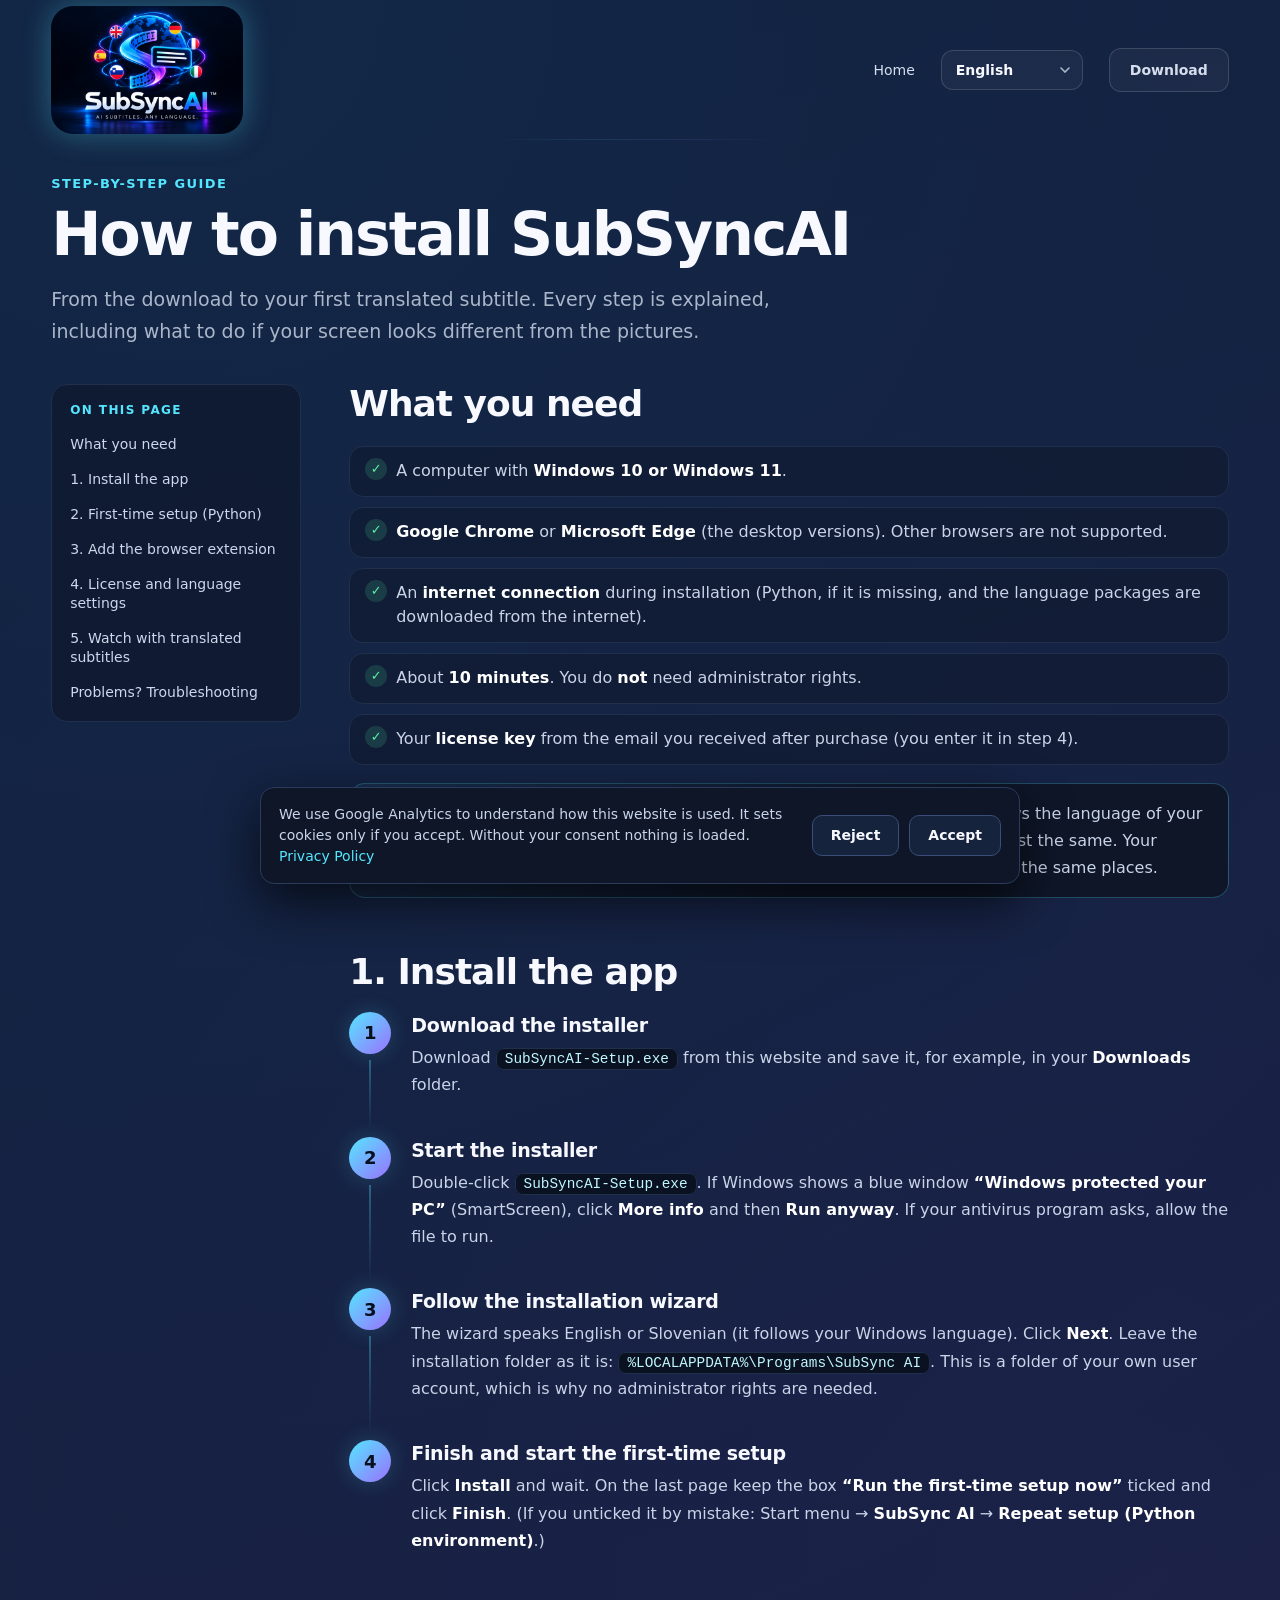
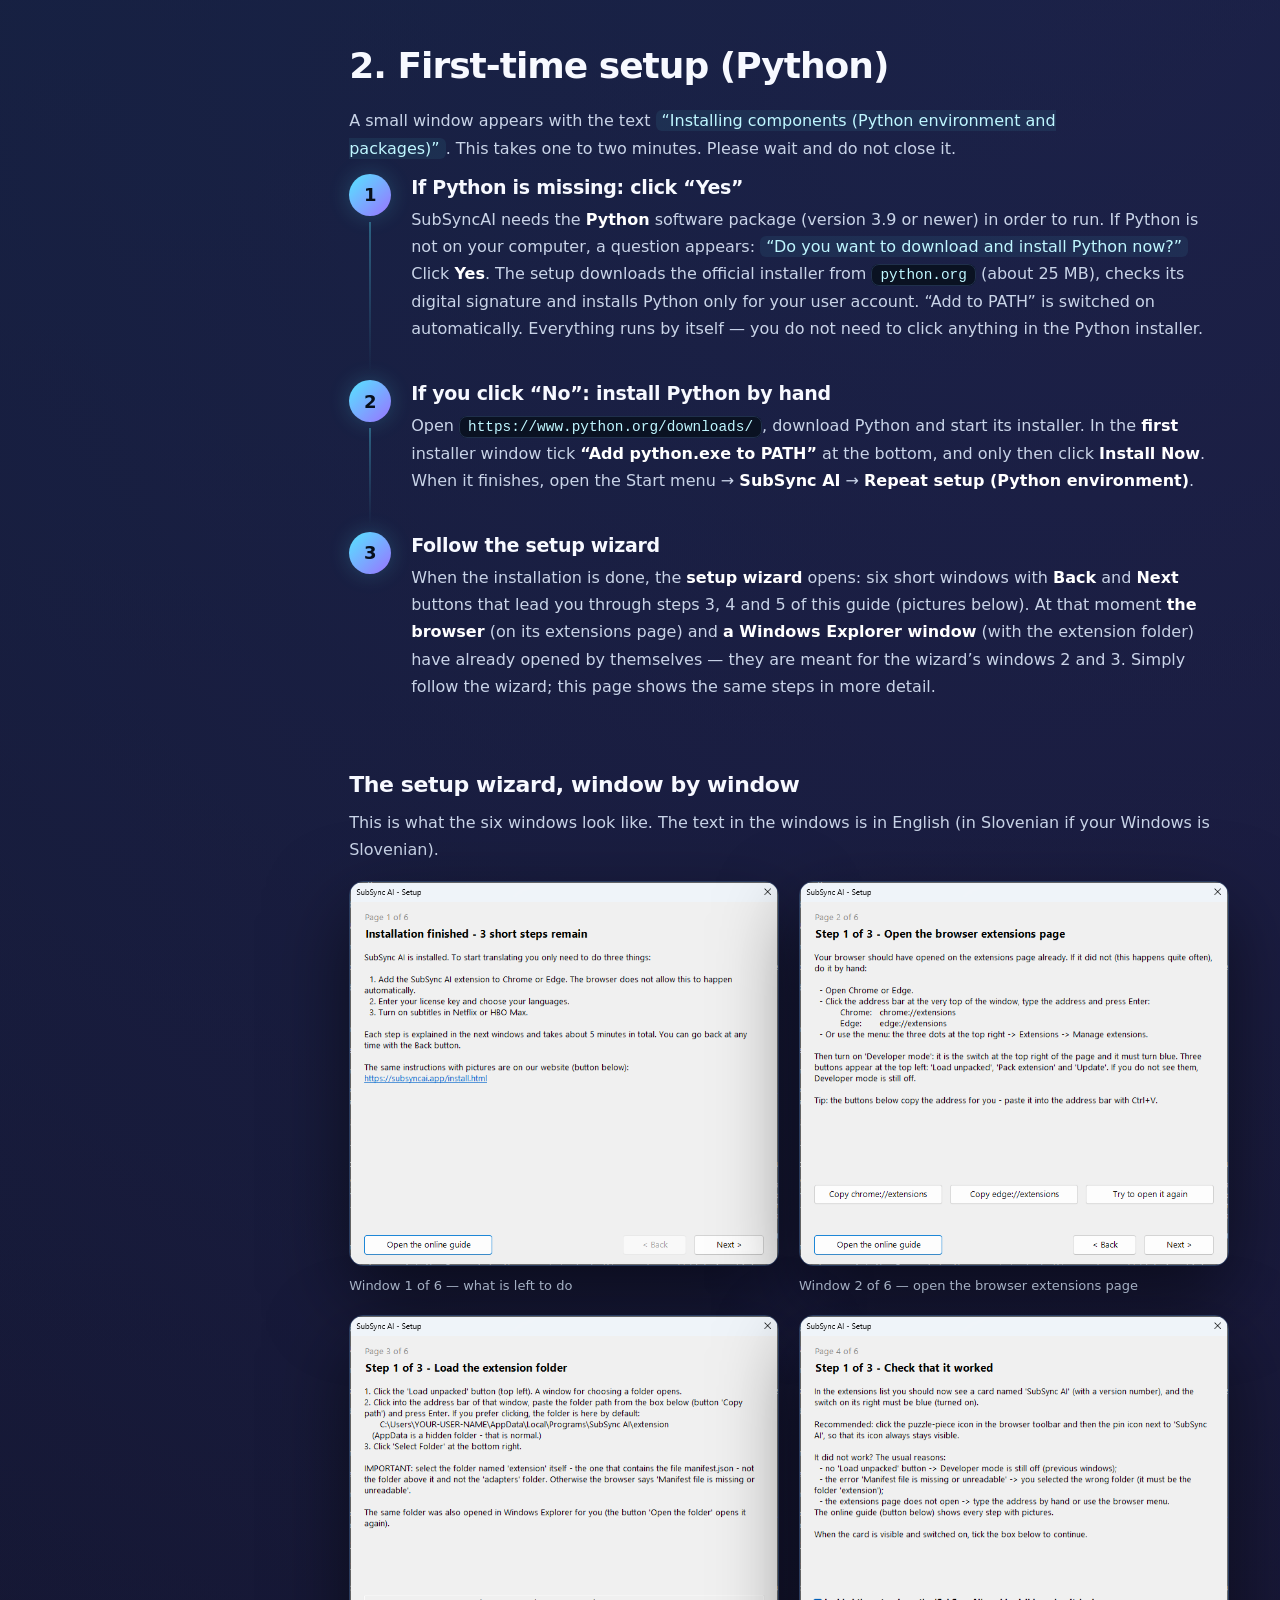
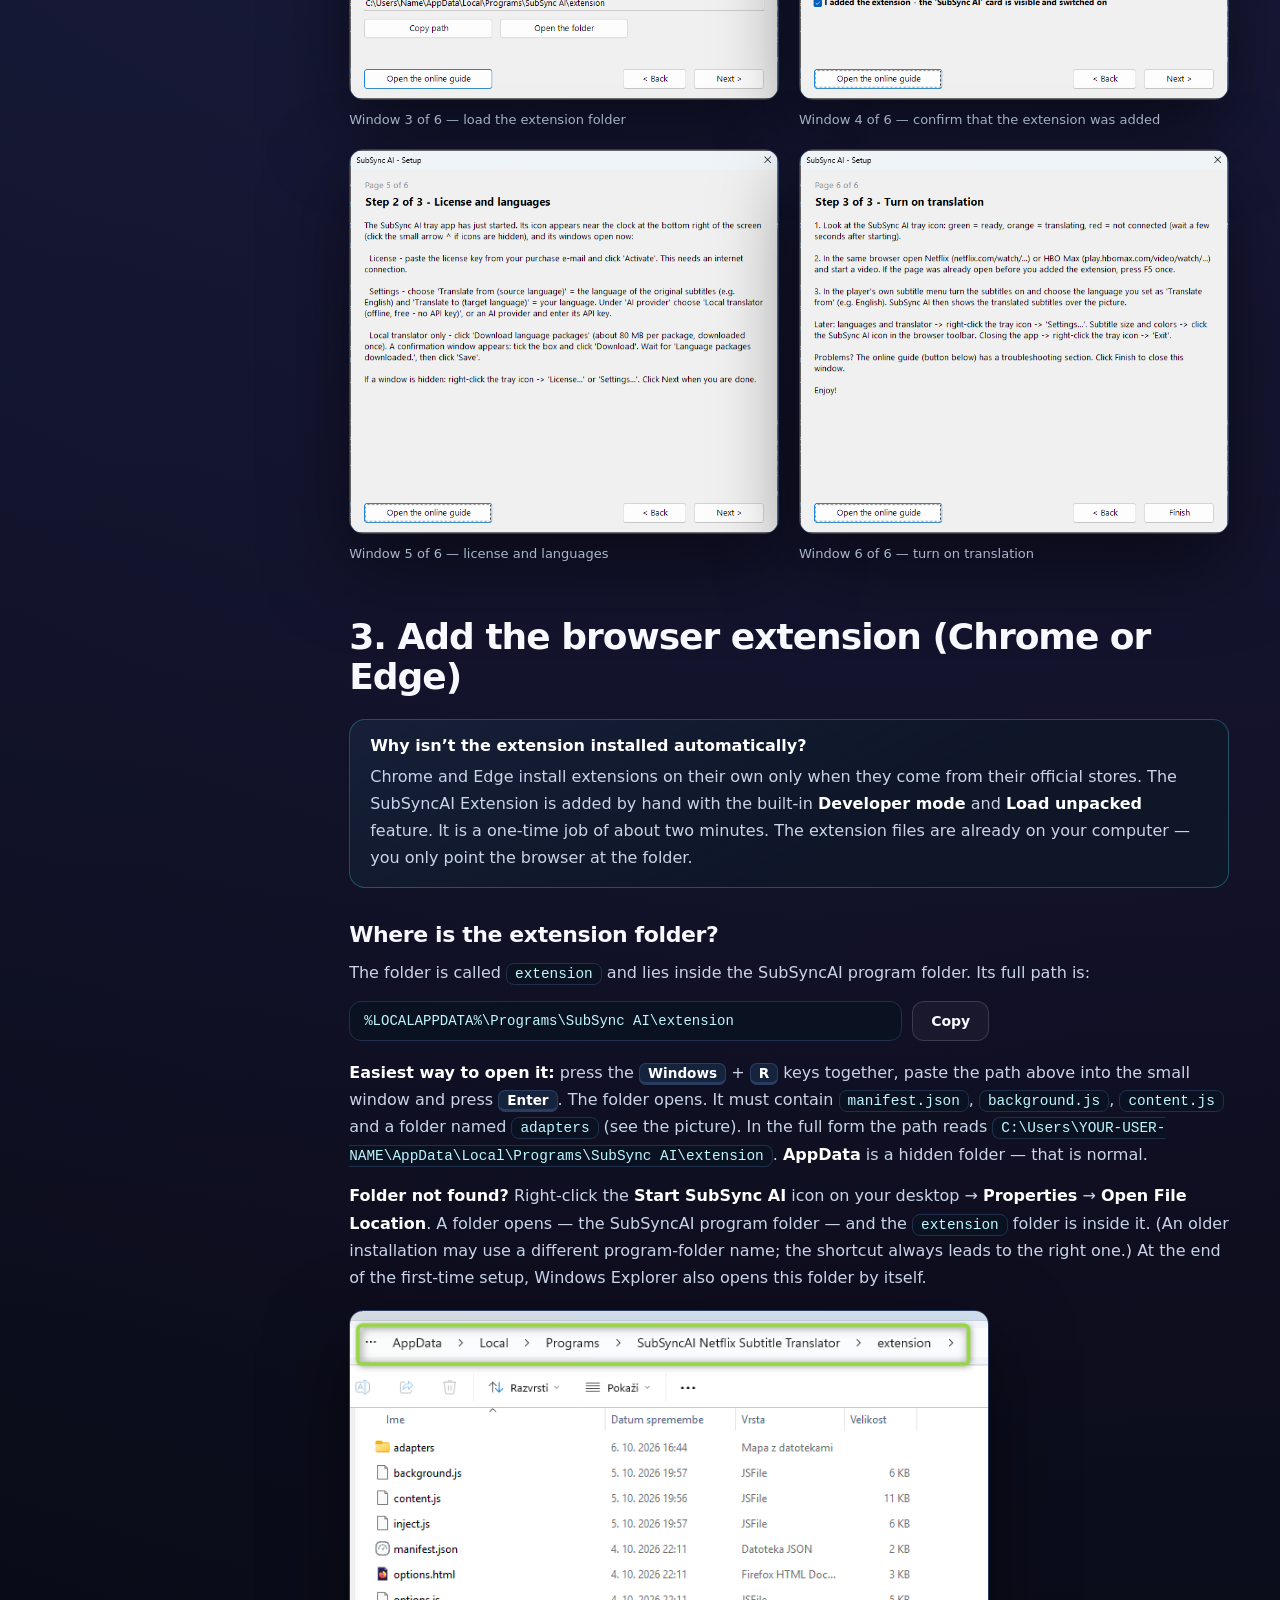
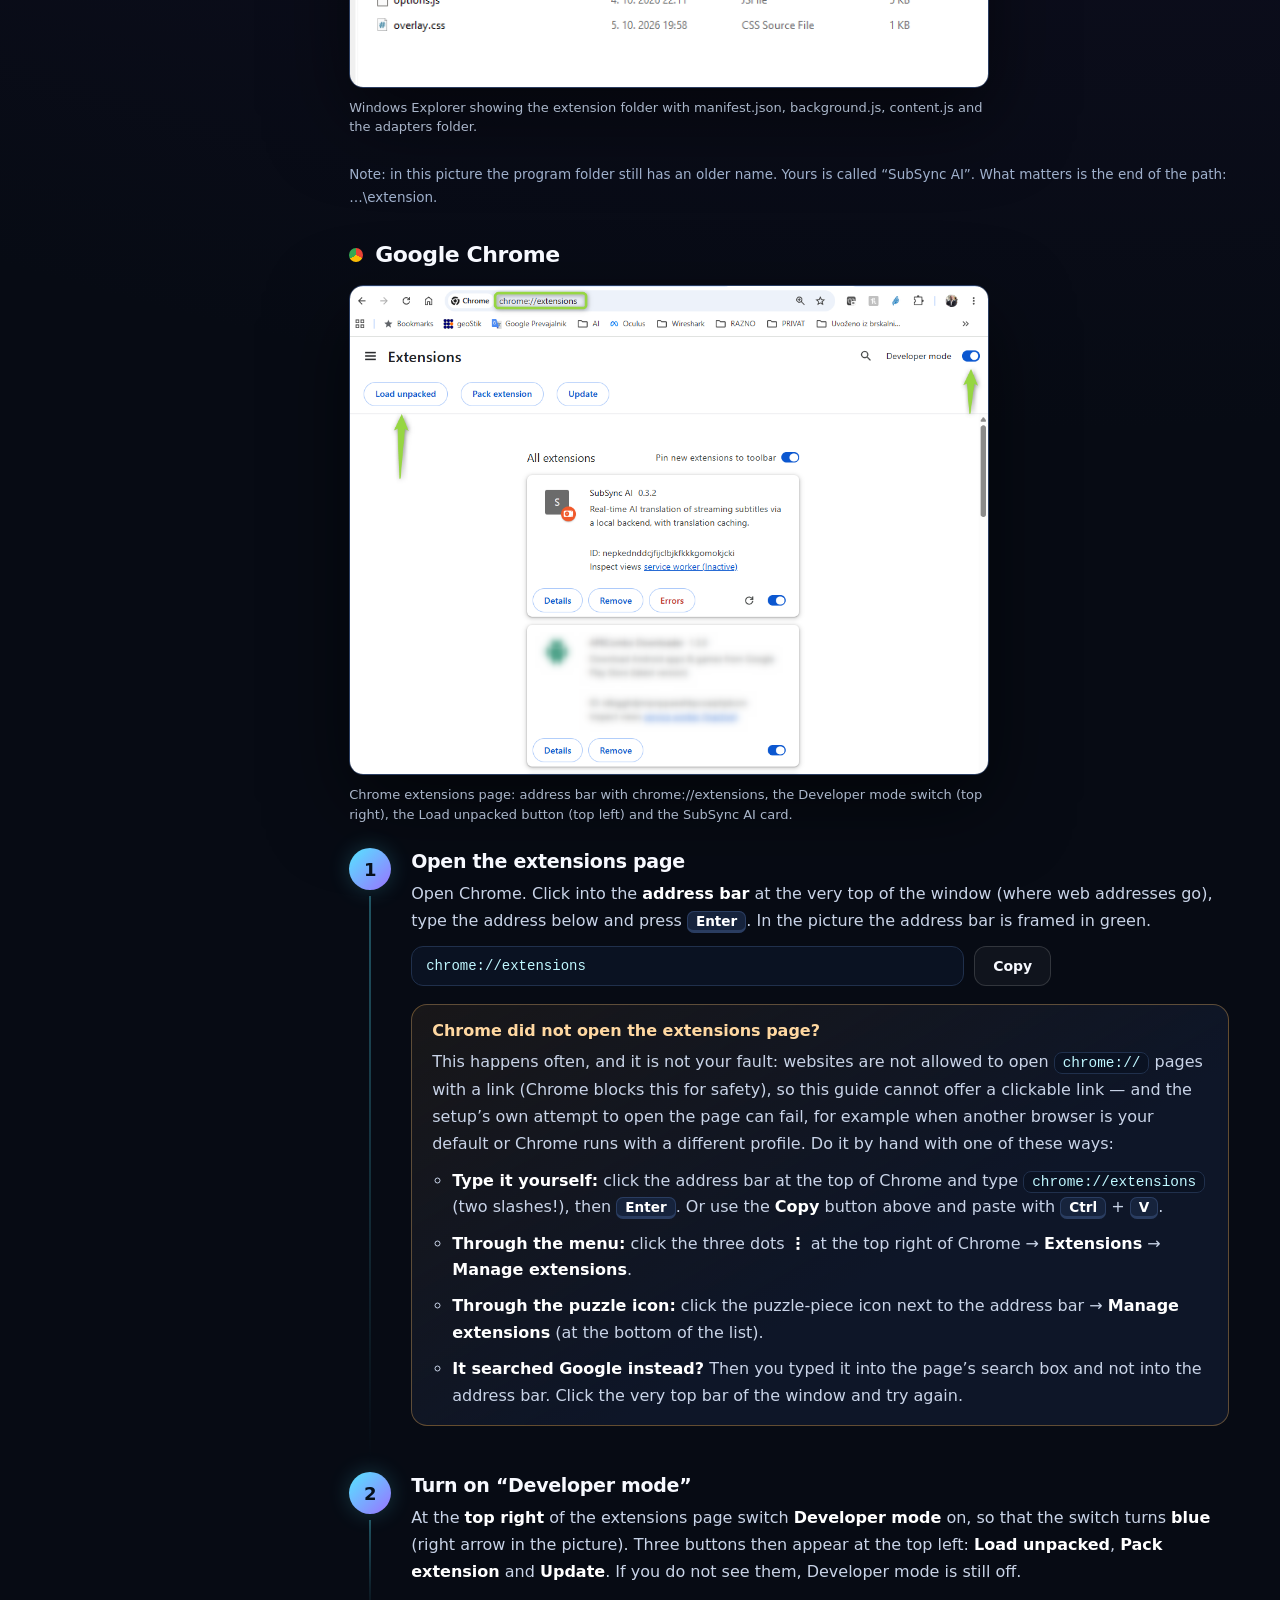
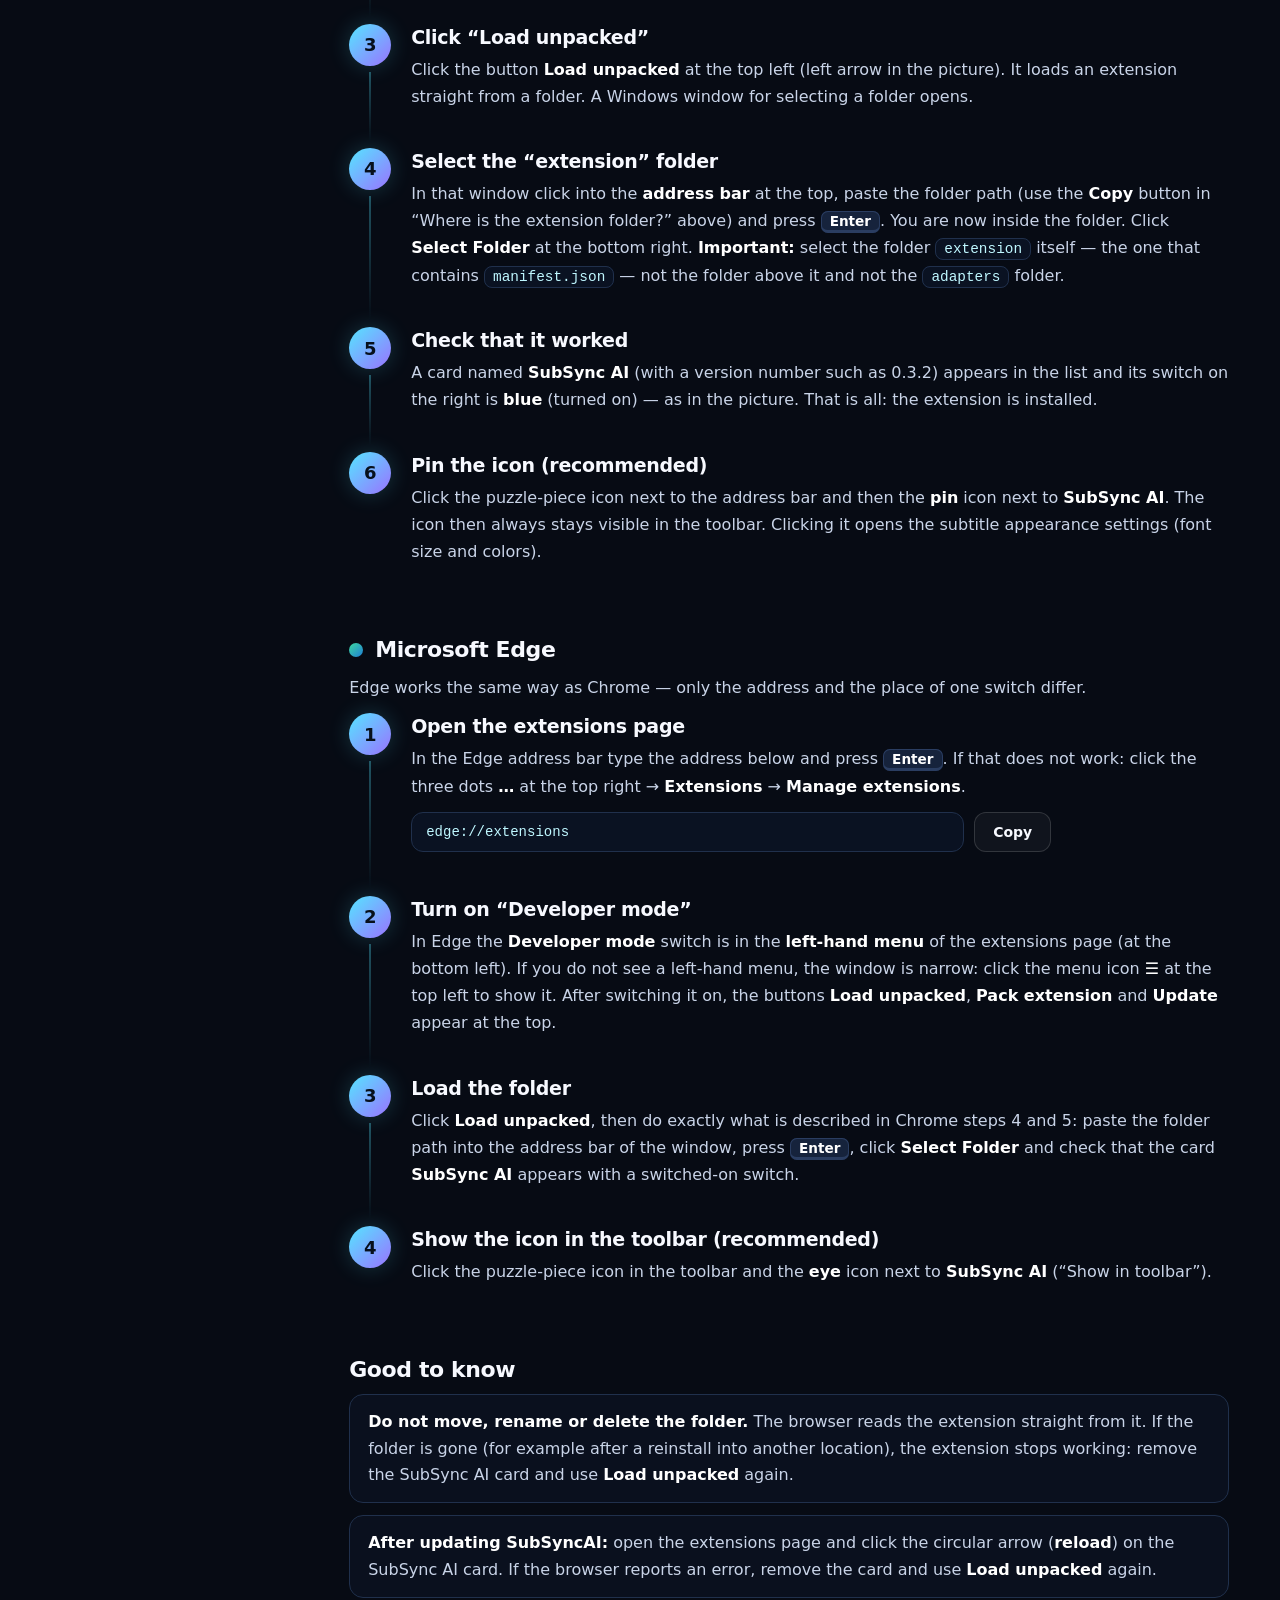
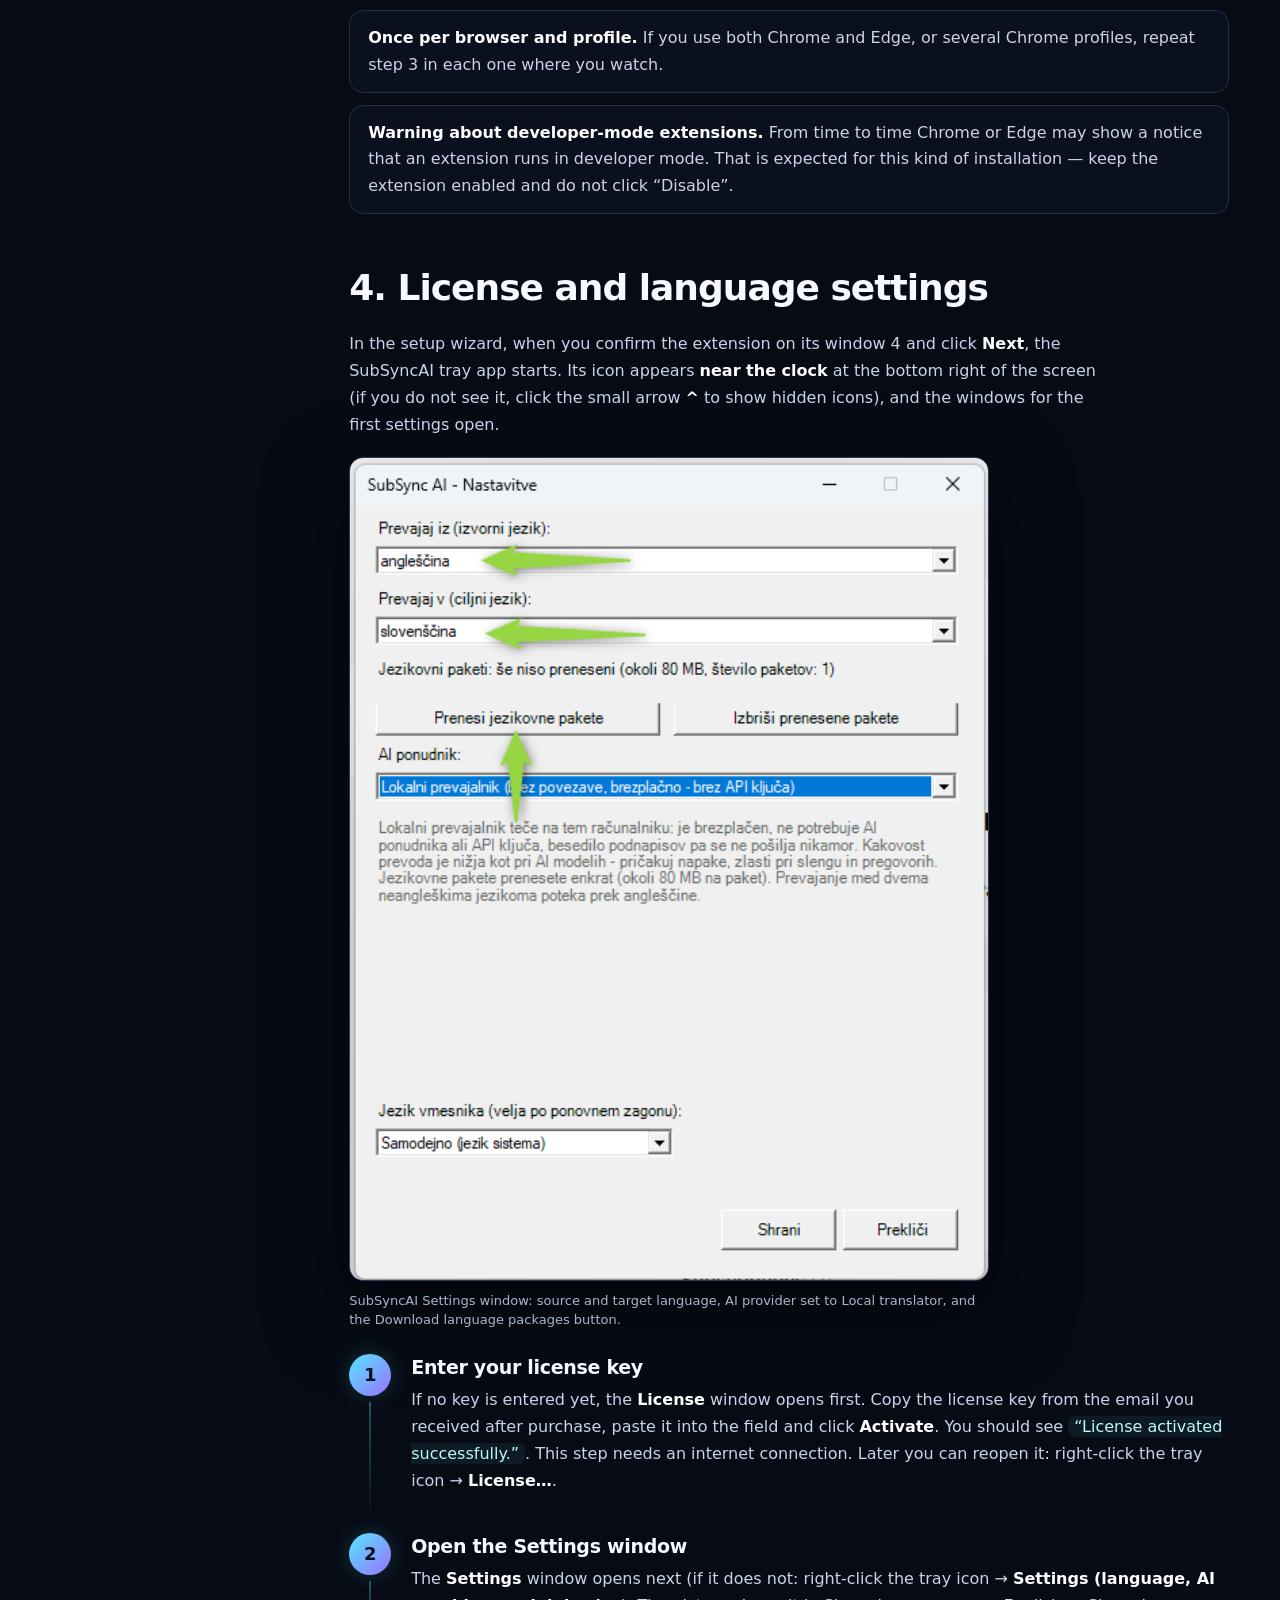
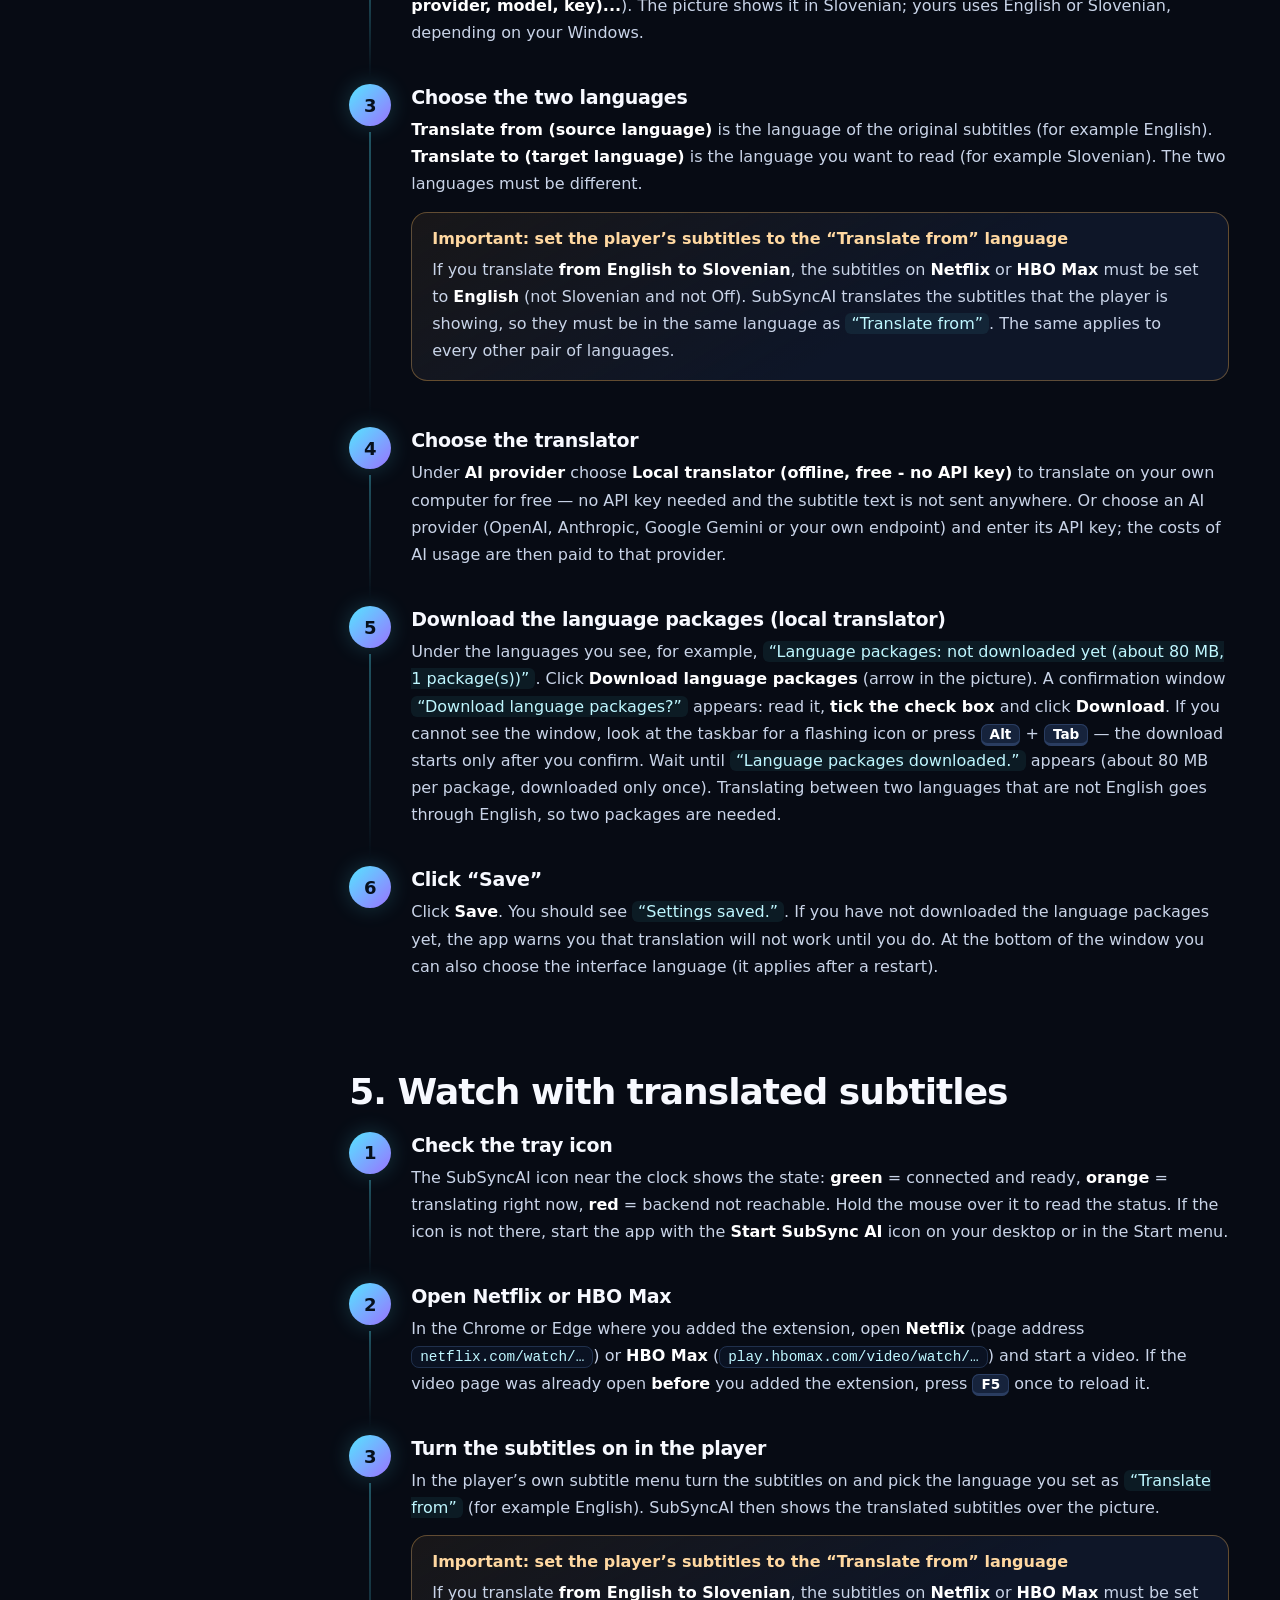
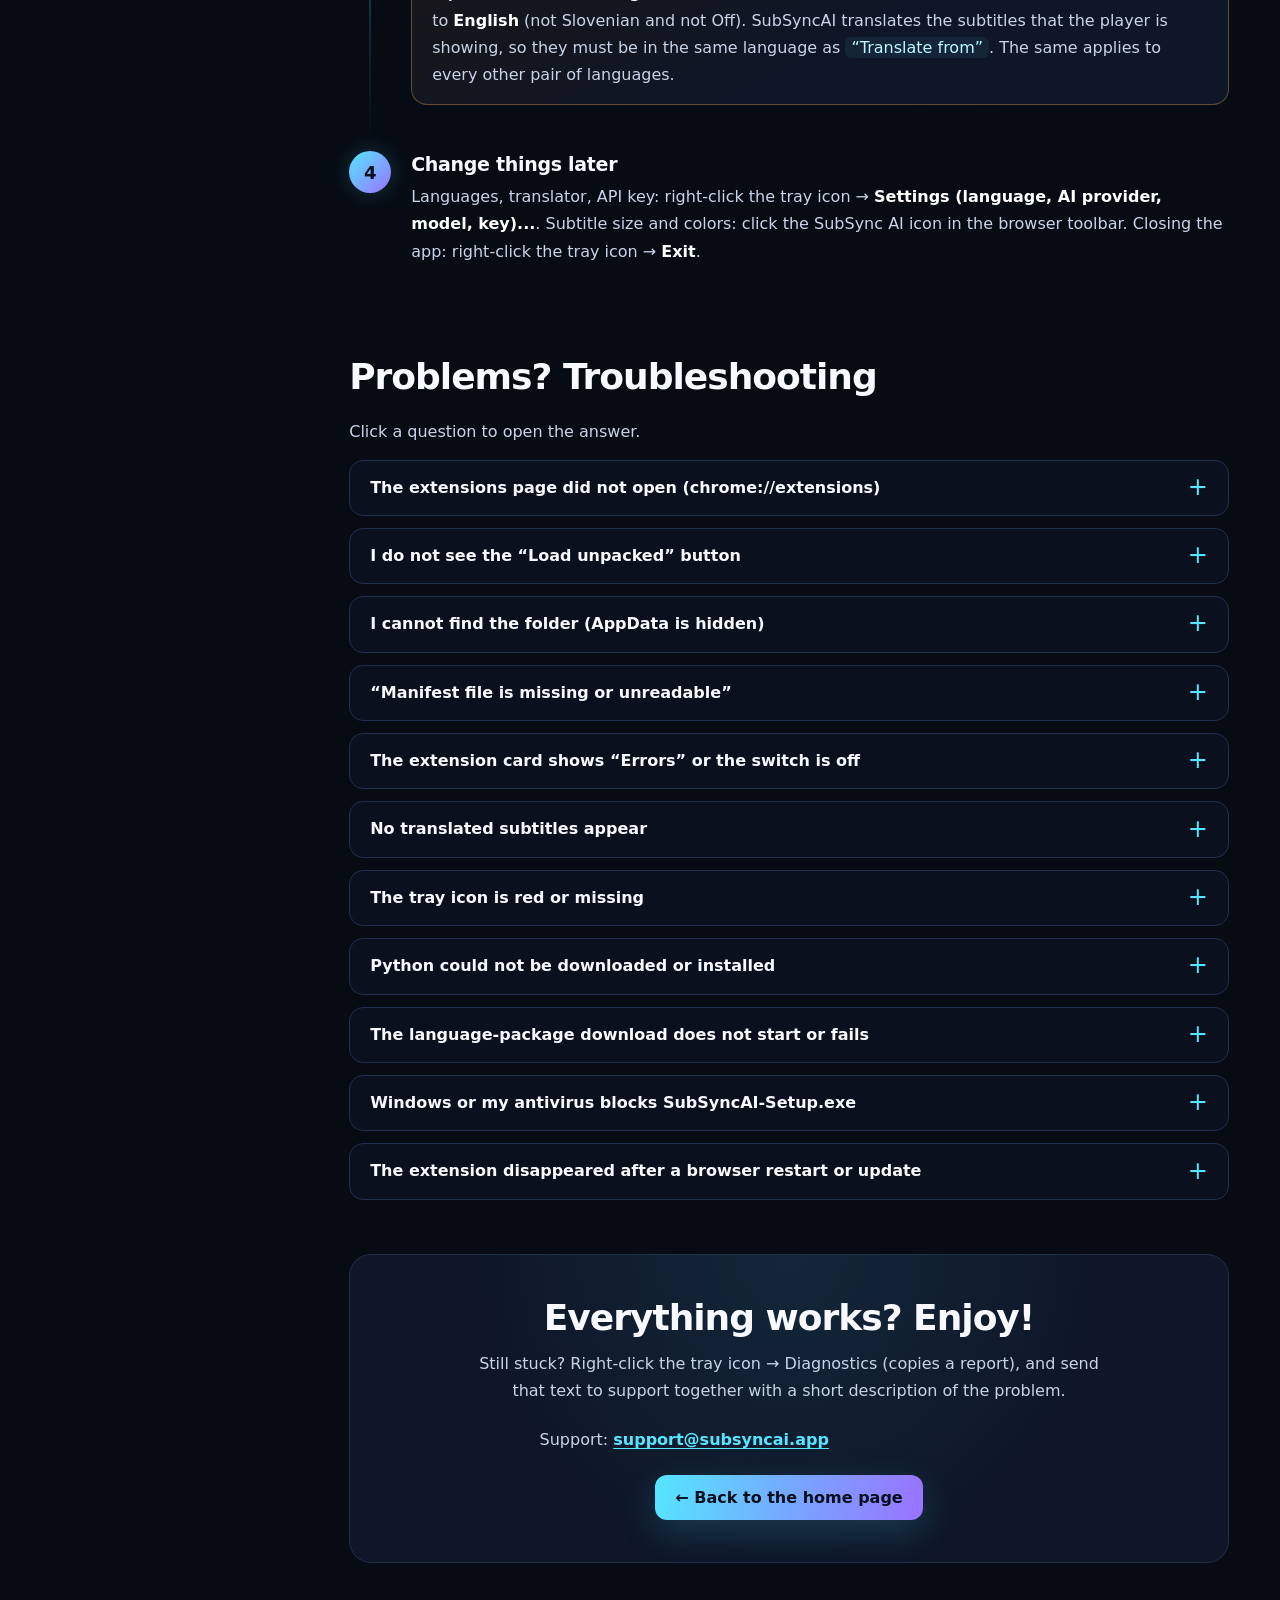
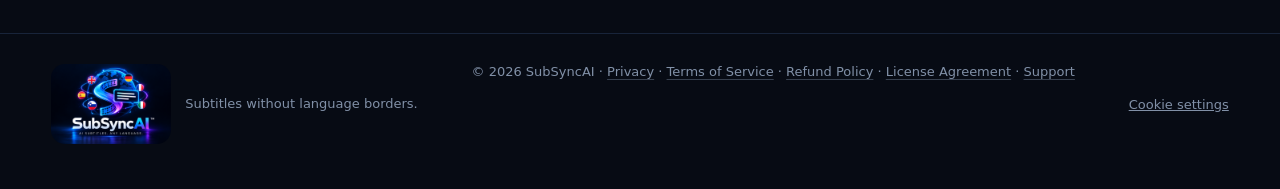
==== commit 1dbec182: "Google Analytics" ====
--- a/install.html
+++ b/install.html
@@ -1,7 +1,7 @@
 <!doctype html>
 <html lang="en">
 <head>
-<meta charset="utf-8"><meta name="viewport" content="width=device-width,initial-scale=1">
+<meta charset="utf-8"><meta name="viewport" content="width=device-width,initial-scale=1"><link rel="canonical" href="https://subsyncai.app/install.html">
 <title>How to install SubSyncAI — step-by-step guide</title>
 <meta name="description" content="Detailed, illustrated guide: install the SubSyncAI app, add the Chrome or Edge extension, set up languages and fix the most common problems.">
 <link rel="icon" type="image/png" sizes="48x48" href="images/favicon.png"><link rel="apple-touch-icon" href="images/apple-touch-icon.png">
@@ -33,4 +33,4 @@
 </script>
 <script src="assets/i18n-install.js"></script>
 <script src="assets/i18n.js"></script>
-</body></html>
+<script src="assets/analytics.js" defer></script></body></html>
--- a/assets/site.css
+++ b/assets/site.css
@@ -36,3 +36,6 @@
 @media(max-width:520px){.nav{height:112px}img.mark.logo-full{height:68px;border-radius:14px}.links{gap:8px}.langsel{padding:9px 28px 9px 11px;font-size:13px;background-position:right 9px center}.links .btn{padding:10px 13px;font-size:13px}}
 @media(max-width:520px){.logo-row{flex-wrap:wrap;gap:8px 10px}}
 .note.vat{font-size:15px;color:#c3cfe4;text-align:center;margin:26px auto 0}.note.vat b{color:#fff}.note.vat+.note{margin-top:14px}
+.screen .heroimg{display:block;width:100%;height:auto;border-radius:14px;aspect-ratio:1400/781;object-fit:cover}
+.f2{left:auto;right:-22px;bottom:26px}
+@media(min-width:851px){.hero>div:first-child{position:relative;z-index:2}.screen{z-index:1;margin-left:-140px}.screen::after{content:"";position:absolute;inset:12px;border-radius:14px;pointer-events:none;background:linear-gradient(90deg,#070b14d9 0,#070b1488 16%,#070b1400 42%)}}
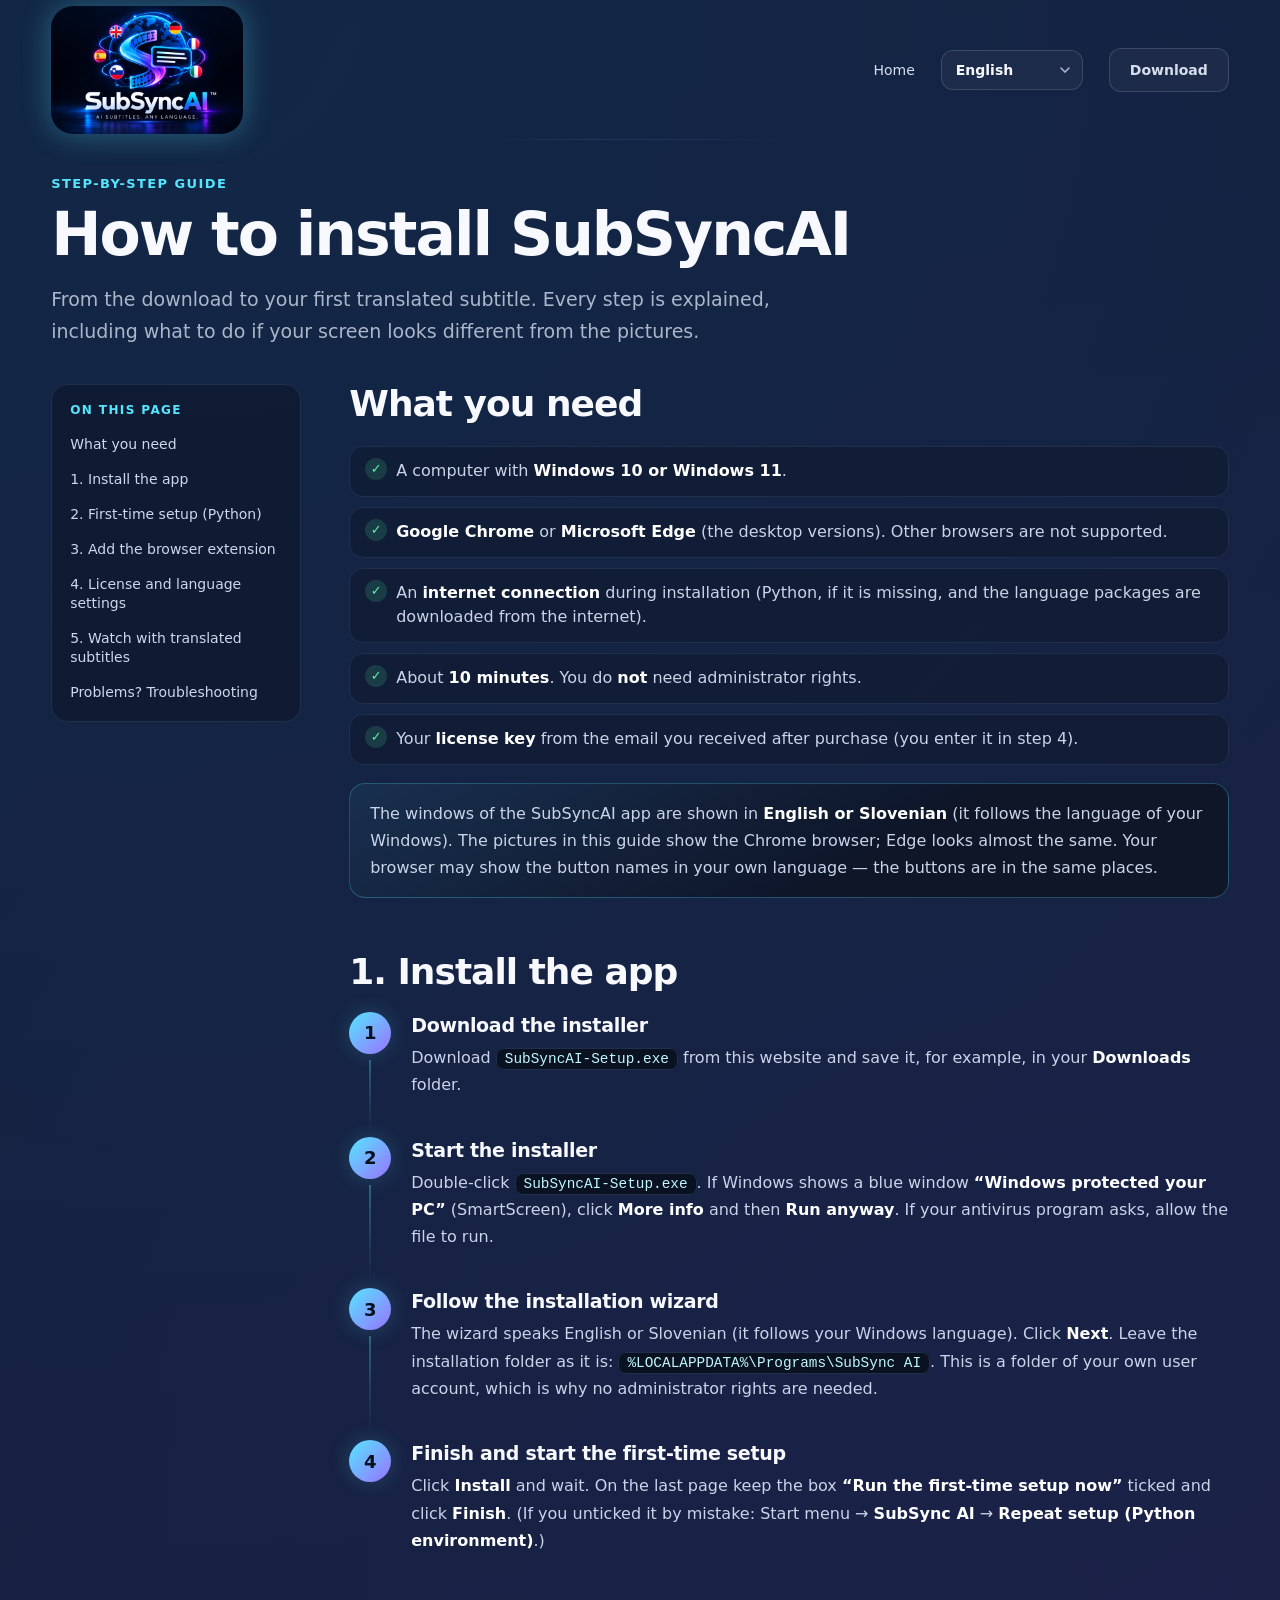
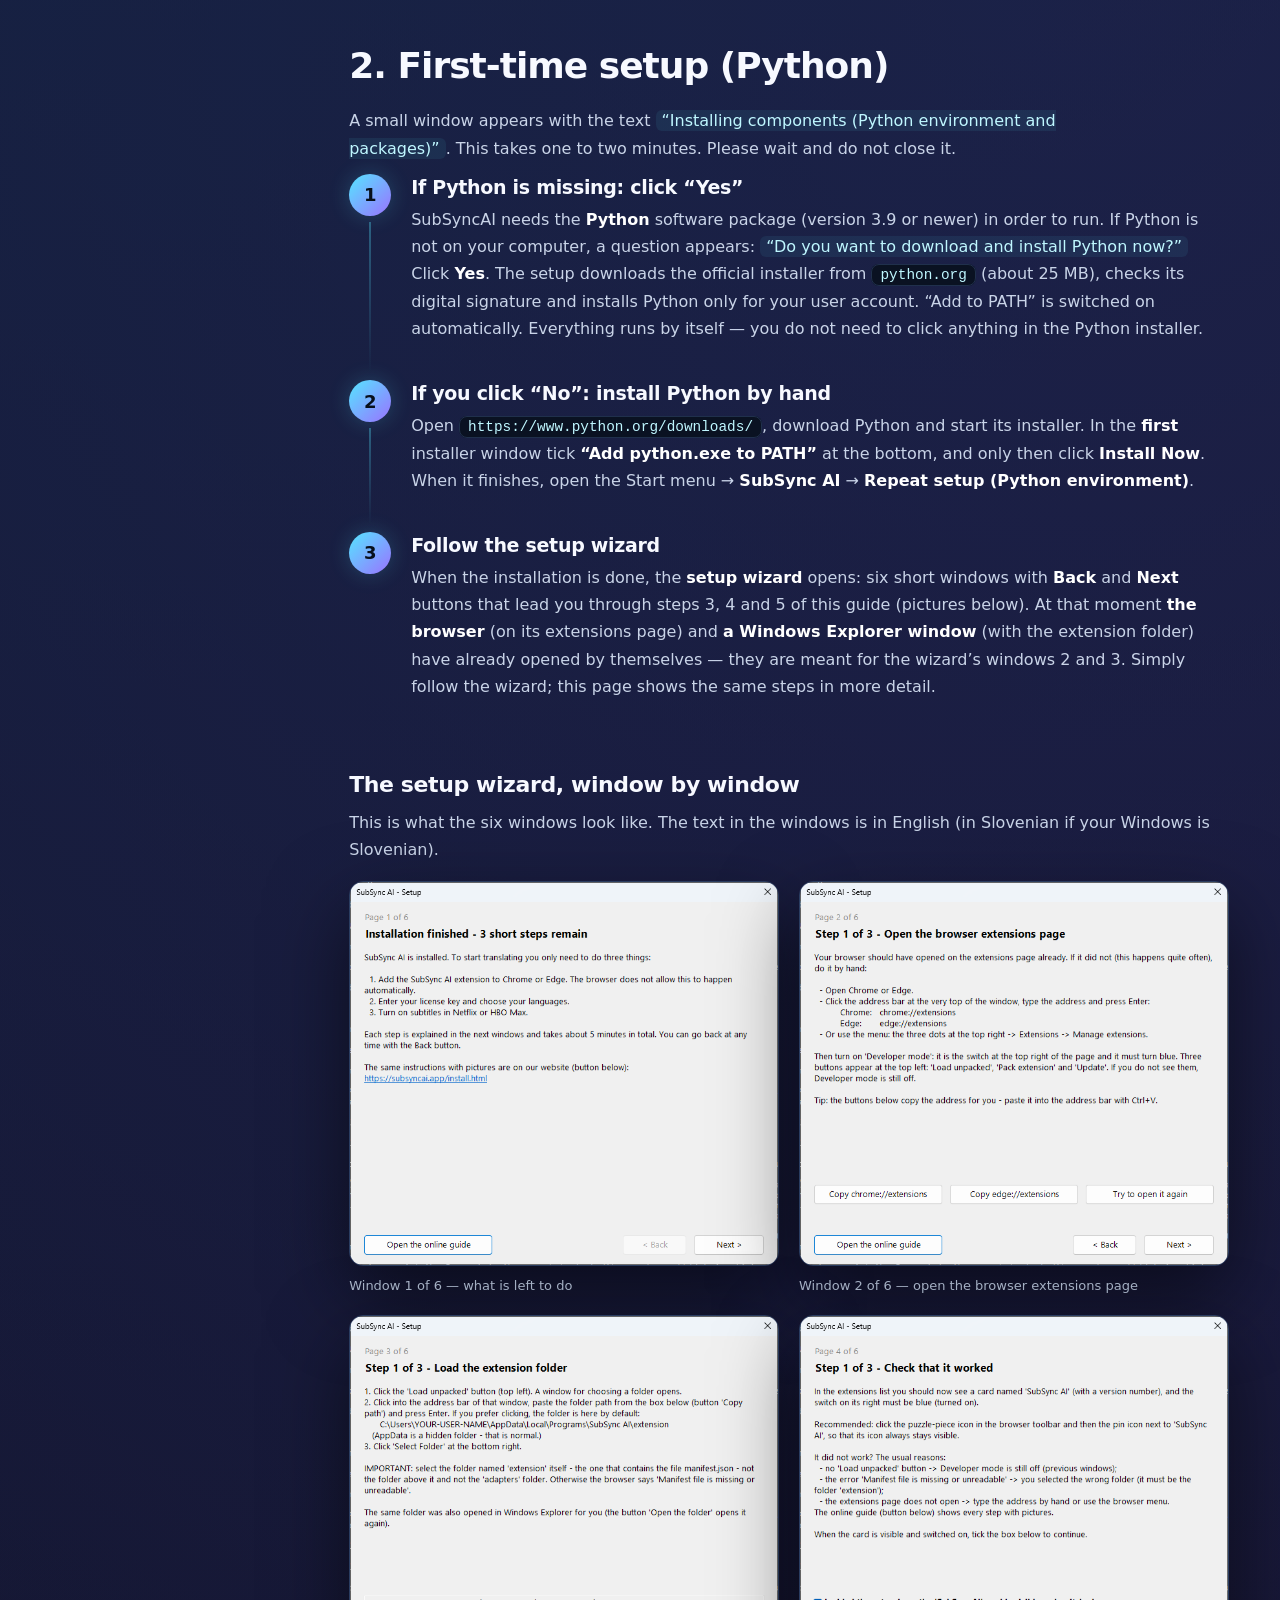
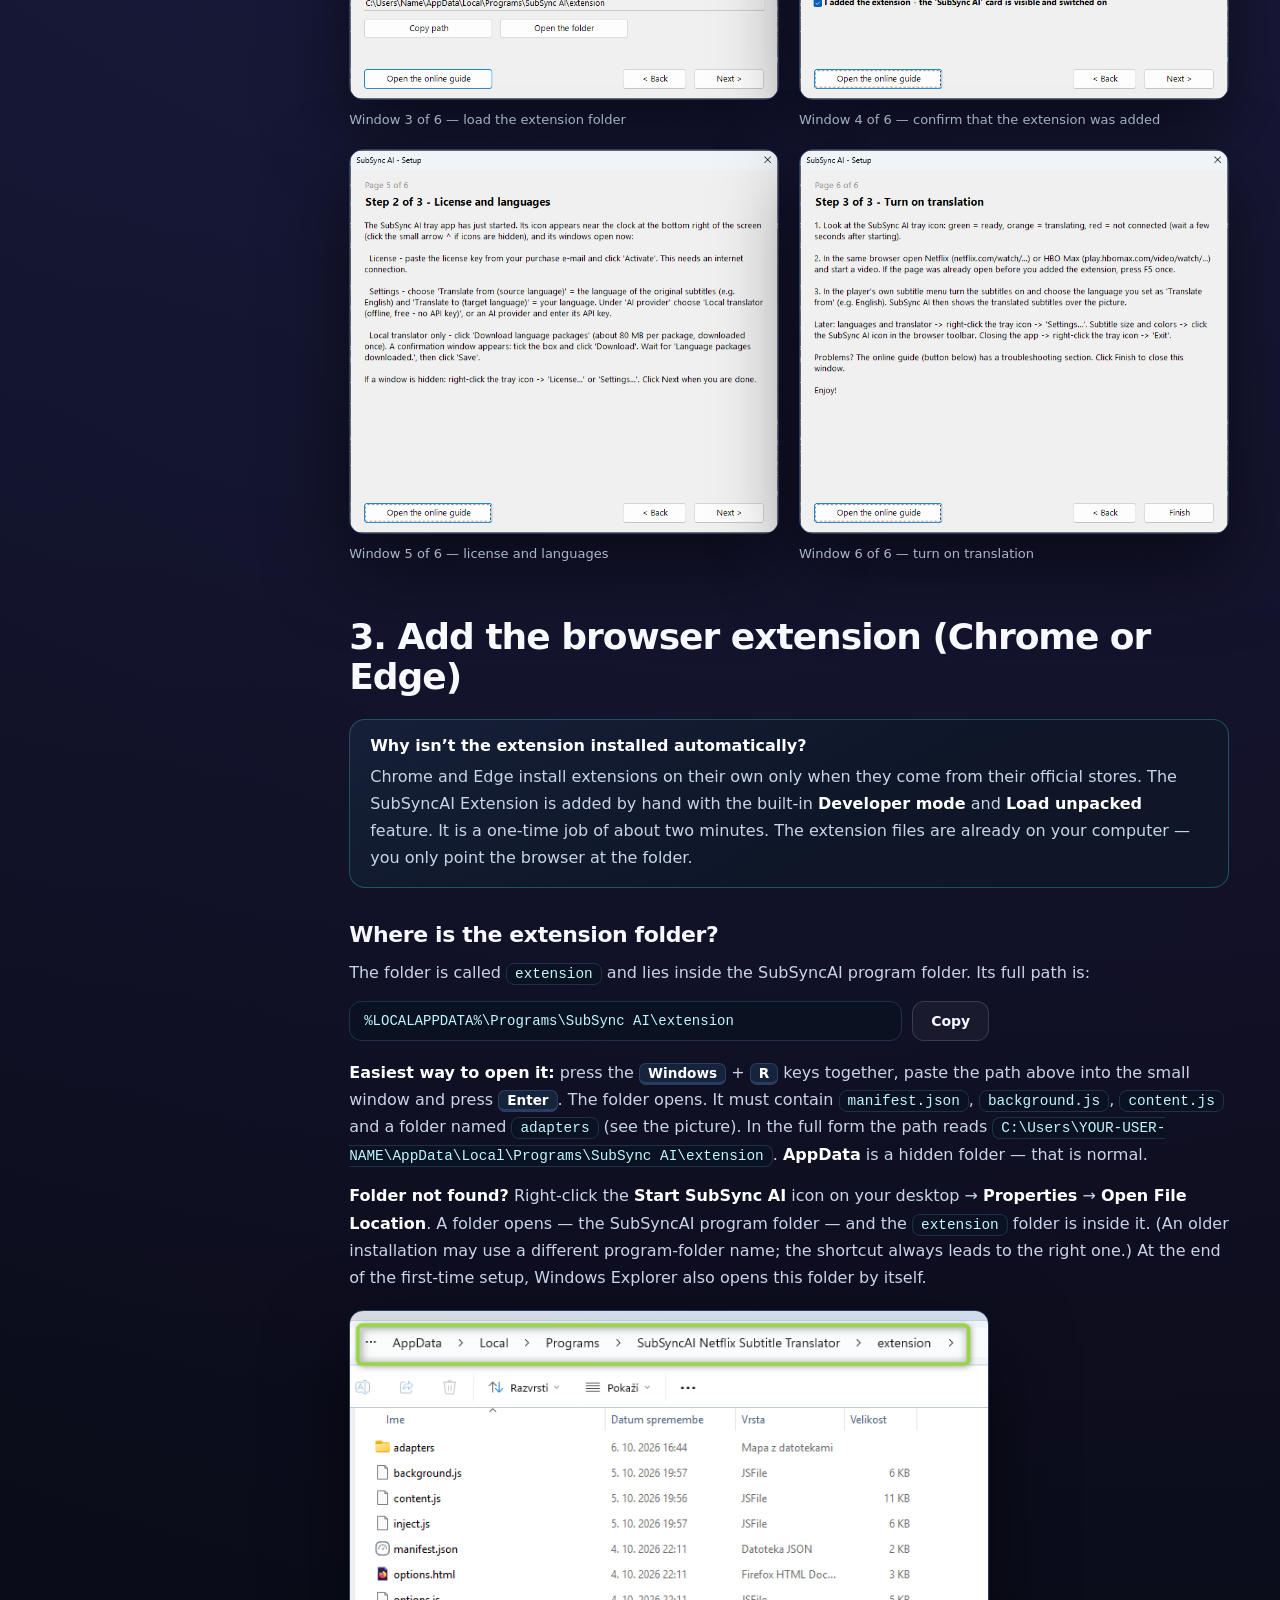
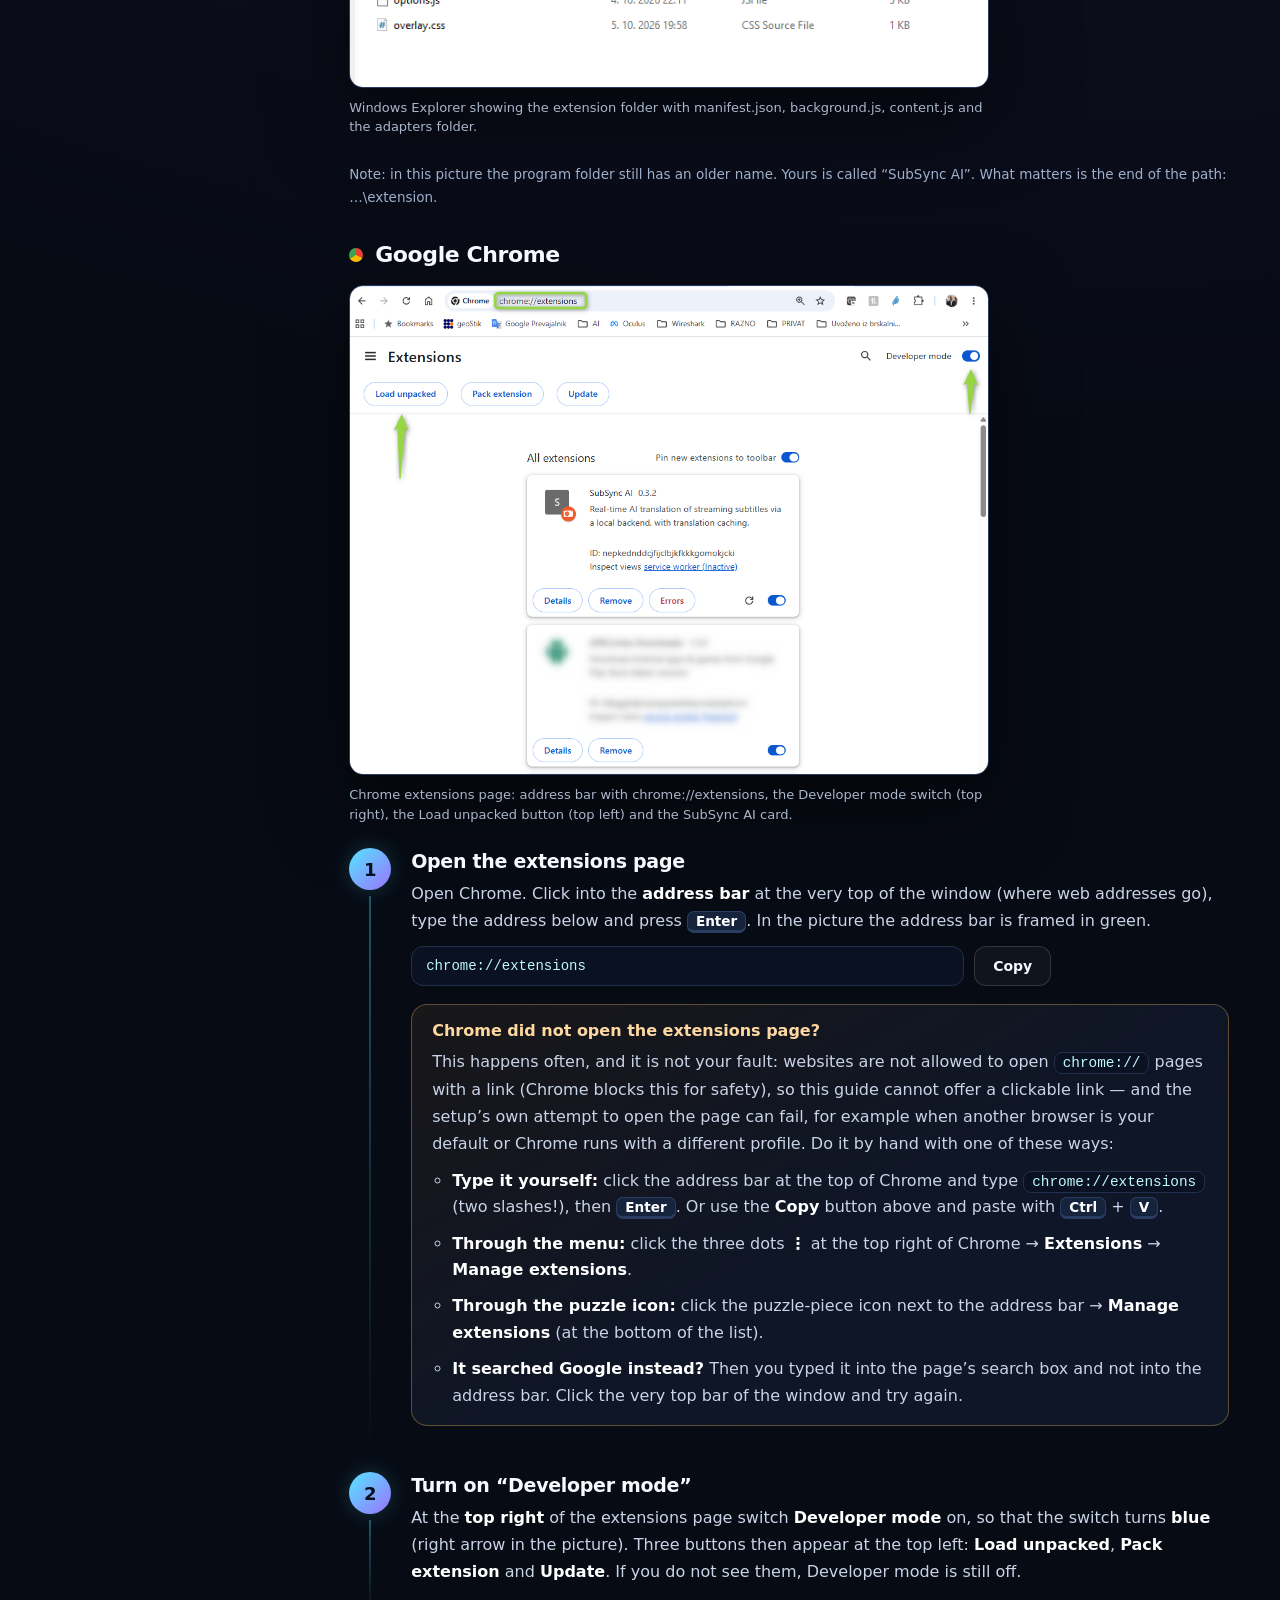
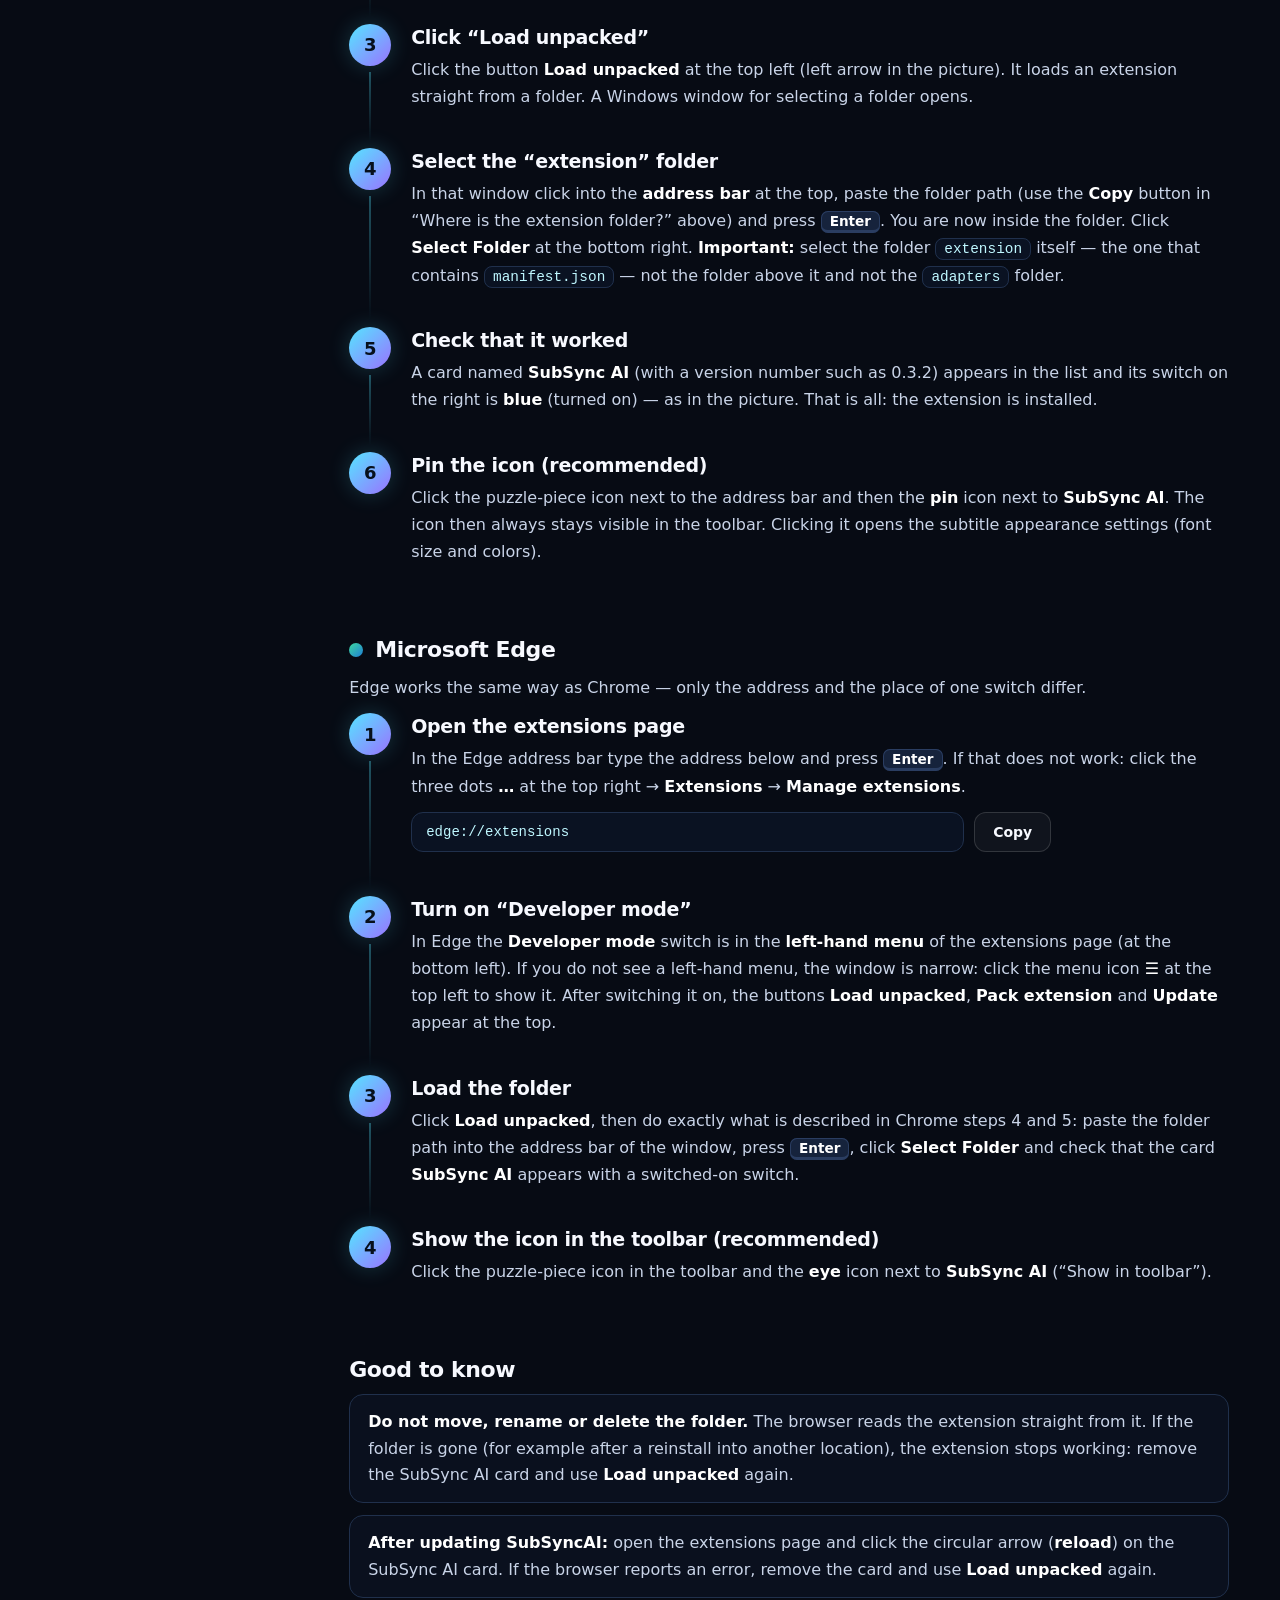
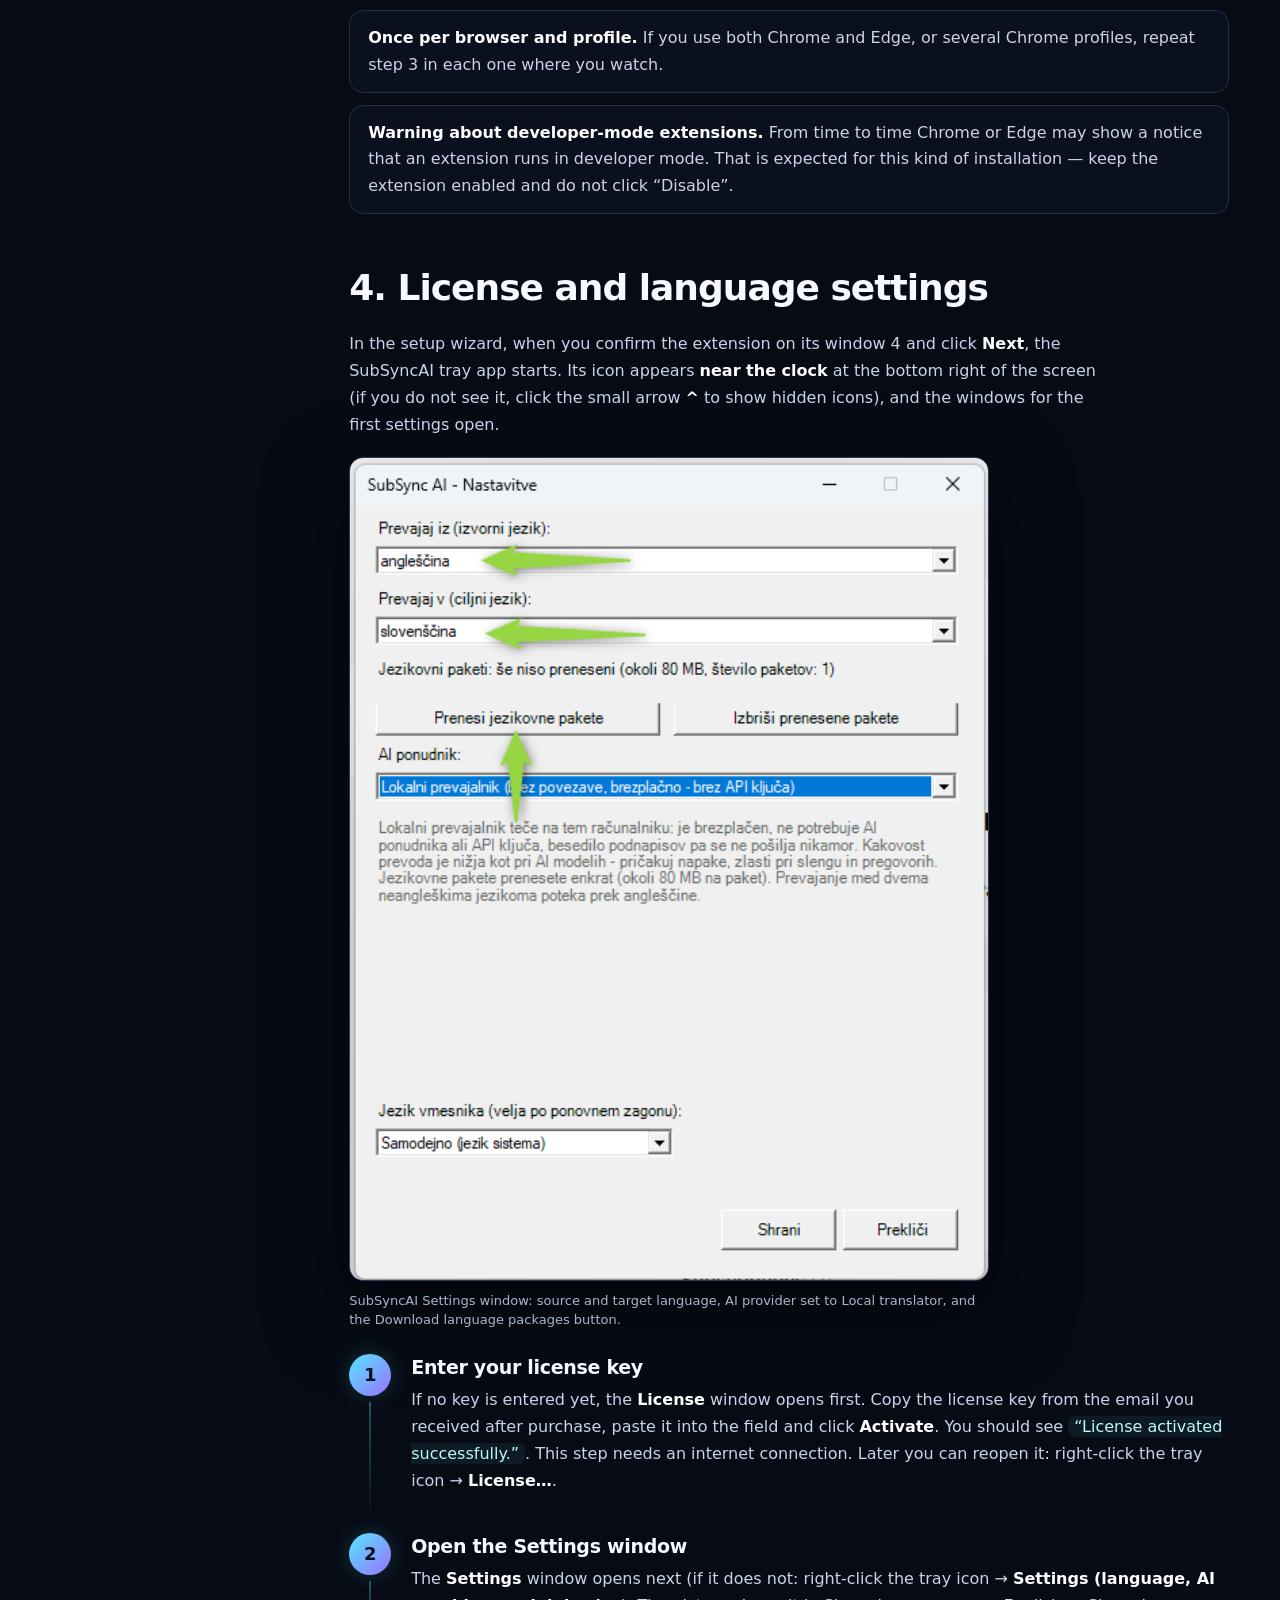
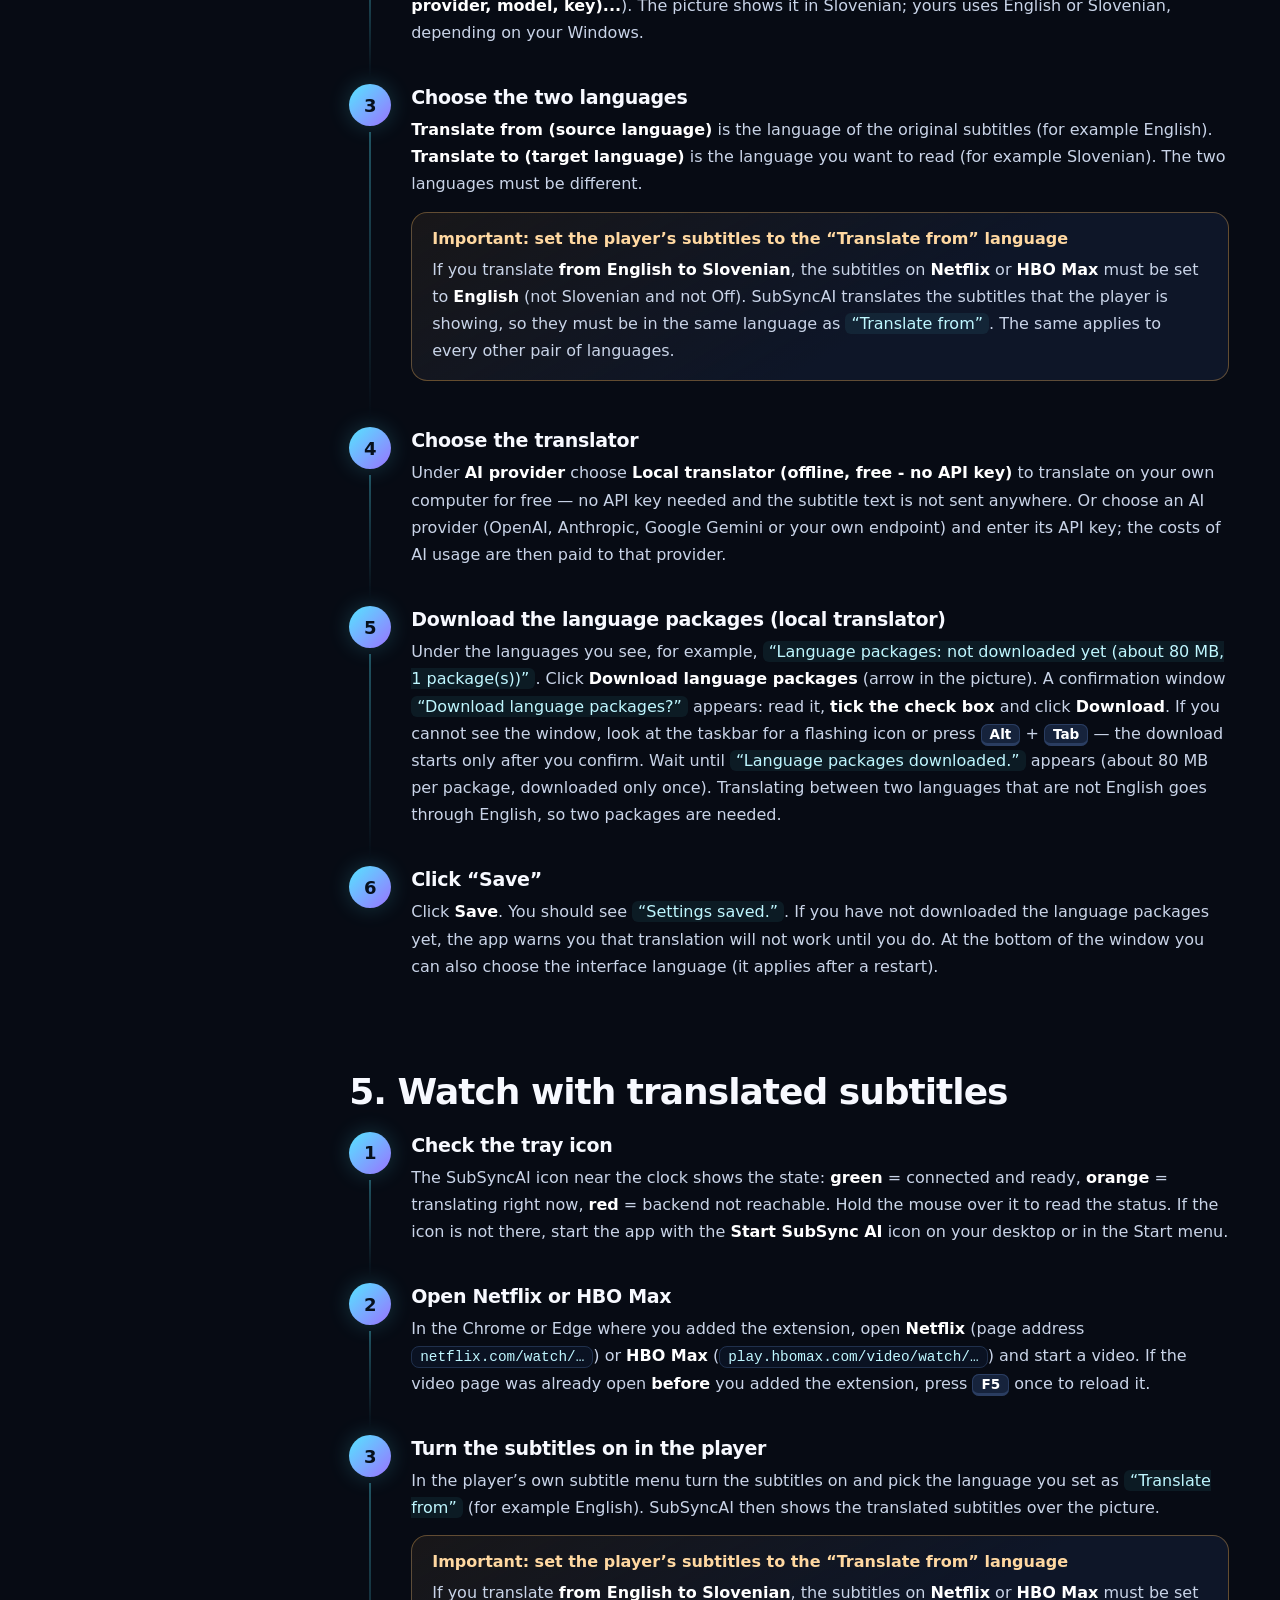
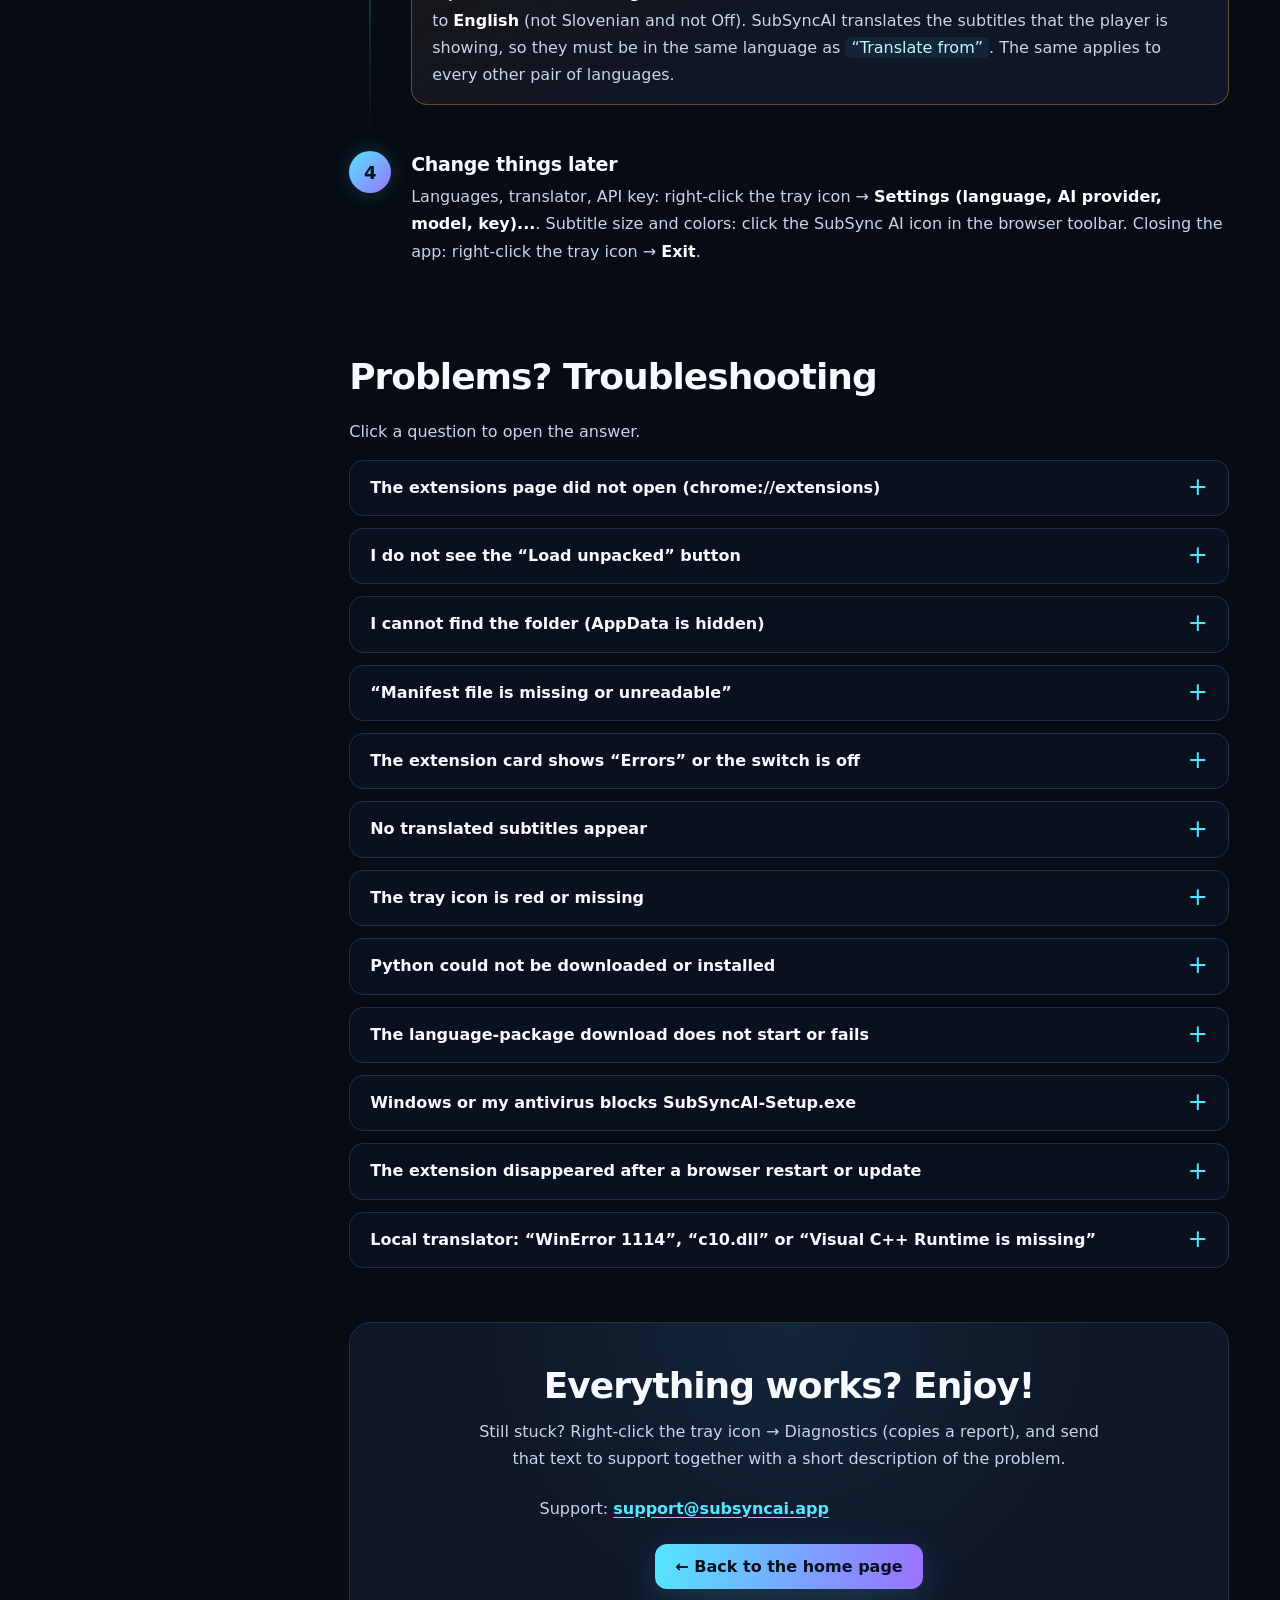
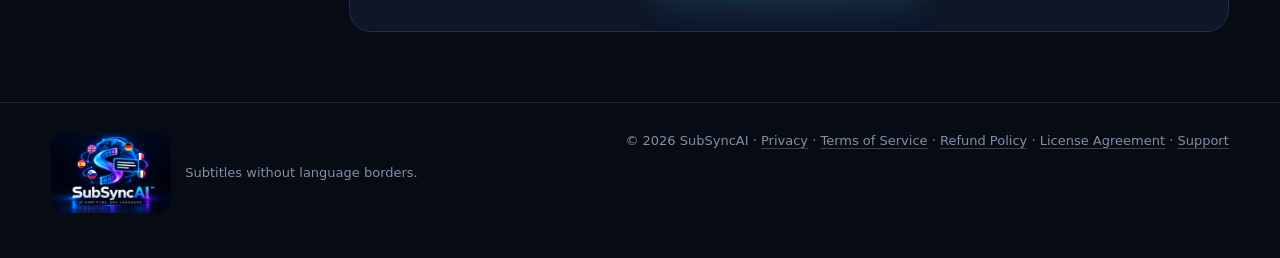
==== commit 575a5451: "Added troubleshooting" ====
--- a/install.html
+++ b/install.html
@@ -1,7 +1,7 @@
 <!doctype html>
 <html lang="en">
 <head>
-<meta charset="utf-8"><meta name="viewport" content="width=device-width,initial-scale=1"><link rel="canonical" href="https://subsyncai.app/install.html">
+<meta charset="utf-8"><meta name="viewport" content="width=device-width,initial-scale=1">
 <title>How to install SubSyncAI — step-by-step guide</title>
 <meta name="description" content="Detailed, illustrated guide: install the SubSyncAI app, add the Chrome or Edge extension, set up languages and fix the most common problems.">
 <link rel="icon" type="image/png" sizes="48x48" href="images/favicon.png"><link rel="apple-touch-icon" href="images/apple-touch-icon.png">
@@ -20,7 +20,7 @@
 <section class="g-sec" id="s3"><h2 data-i18n="s3_h">3. Add the browser extension (Chrome or Edge)</h2><div class="callout info"><h4 data-i18n="s3_why_t">Why isn’t the extension installed automatically?</h4><p data-i18n="s3_why_b">Chrome and Edge install extensions on their own only when they come from their official stores. The SubSyncAI Extension is added by hand with the built-in <b>Developer mode</b> and <b>Load unpacked</b> feature. It is a one-time job of about two minutes. The extension files are already on your computer — you only point the browser at the folder.</p></div><div class="g-sub"><h3 class="g-h3" data-i18n="s3_folder_h">Where is the extension folder?</h3><p data-i18n="s3_folder_b1">The folder is called <code>extension</code> and lies inside the SubSyncAI program folder. Its full path is:</p><div class="copyrow"><code>%LOCALAPPDATA%\Programs\SubSync AI\extension</code><button type="button" class="copybtn" data-copy="%LOCALAPPDATA%\Programs\SubSync AI\extension" data-i18n="copy">Copy</button></div><p data-i18n="s3_folder_b2"><b>Easiest way to open it:</b> press the <kbd>Windows</kbd> + <kbd>R</kbd> keys together, paste the path above into the small window and press <kbd>Enter</kbd>. The folder opens. It must contain <code>manifest.json</code>, <code>background.js</code>, <code>content.js</code> and a folder named <code>adapters</code> (see the picture). In the full form the path reads <code>C:\Users\YOUR-USER-NAME\AppData\Local\Programs\SubSync AI\extension</code>. <b>AppData</b> is a hidden folder — that is normal.</p><p data-i18n="s3_folder_b3"><b>Folder not found?</b> Right-click the <b>Start SubSync AI</b> icon on your desktop → <b>Properties</b> → <b>Open File Location</b>. A folder opens — the SubSyncAI program folder — and the <code>extension</code> folder is inside it. (An older installation may use a different program-folder name; the shortcut always leads to the right one.) At the end of the first-time setup, Windows Explorer also opens this folder by itself.</p><figure class="shot"><img src="images/guide/extension-folder.png" width="704" height="415" alt="Windows Explorer showing the extension folder with manifest.json, background.js, content.js and the adapters folder." data-i18n-alt="fig2" loading="lazy"><figcaption data-i18n="fig2">Windows Explorer showing the extension folder with manifest.json, background.js, content.js and the adapters folder.</figcaption></figure><p class="fig-note" data-i18n="fig2n">Note: in this picture the program folder still has an older name. Yours is called “SubSync AI”. What matters is the end of the path: …\extension.</p></div><div class="g-sub" id="chrome"><h3 class="g-h3 browser"><span class="bdot chrome"></span><span data-i18n="ch_h">Google Chrome</span></h3><figure class="shot"><img src="images/guide/chrome-extensions-page.png" width="1031" height="788" alt="Chrome extensions page: address bar with chrome://extensions, the Developer mode switch (top right), the Load unpacked button (top left) and the SubSync AI card." data-i18n-alt="fig1" loading="lazy"><figcaption data-i18n="fig1">Chrome extensions page: address bar with chrome://extensions, the Developer mode switch (top right), the Load unpacked button (top left) and the SubSync AI card.</figcaption></figure><ol class="gsteps"><li><h3 data-i18n="ch1t">Open the extensions page</h3><p data-i18n="ch1b">Open Chrome. Click into the <b>address bar</b> at the very top of the window (where web addresses go), type the address below and press <kbd>Enter</kbd>. In the picture the address bar is framed in green.</p><div class="copyrow"><code>chrome://extensions</code><button type="button" class="copybtn" data-copy="chrome://extensions" data-i18n="copy">Copy</button></div><div class="callout warn"><h4 data-i18n="ch_note_t">Chrome did not open the extensions page?</h4><p data-i18n="ch_note_b">This happens often, and it is not your fault: websites are not allowed to open <code>chrome://</code> pages with a link (Chrome blocks this for safety), so this guide cannot offer a clickable link — and the setup’s own attempt to open the page can fail, for example when another browser is your default or Chrome runs with a different profile. Do it by hand with one of these ways:</p><ul><li data-i18n="ch_note_1"><b>Type it yourself:</b> click the address bar at the top of Chrome and type <code>chrome://extensions</code> (two slashes!), then <kbd>Enter</kbd>. Or use the <b>Copy</b> button above and paste with <kbd>Ctrl</kbd> + <kbd>V</kbd>.</li><li data-i18n="ch_note_2"><b>Through the menu:</b> click the three dots <b>⋮</b> at the top right of Chrome → <b>Extensions</b> → <b>Manage extensions</b>.</li><li data-i18n="ch_note_3"><b>Through the puzzle icon:</b> click the puzzle-piece icon next to the address bar → <b>Manage extensions</b> (at the bottom of the list).</li><li data-i18n="ch_note_4"><b>It searched Google instead?</b> Then you typed it into the page’s search box and not into the address bar. Click the very top bar of the window and try again.</li></ul></div></li><li><h3 data-i18n="ch2t">Turn on “Developer mode”</h3><p data-i18n="ch2b">At the <b>top right</b> of the extensions page switch <b>Developer mode</b> on, so that the switch turns <b>blue</b> (right arrow in the picture). Three buttons then appear at the top left: <b>Load unpacked</b>, <b>Pack extension</b> and <b>Update</b>. If you do not see them, Developer mode is still off.</p></li><li><h3 data-i18n="ch3t">Click “Load unpacked”</h3><p data-i18n="ch3b">Click the button <b>Load unpacked</b> at the top left (left arrow in the picture). It loads an extension straight from a folder. A Windows window for selecting a folder opens.</p></li><li><h3 data-i18n="ch4t">Select the “extension” folder</h3><p data-i18n="ch4b">In that window click into the <b>address bar</b> at the top, paste the folder path (use the <b>Copy</b> button in “Where is the extension folder?” above) and press <kbd>Enter</kbd>. You are now inside the folder. Click <b>Select Folder</b> at the bottom right. <b>Important:</b> select the folder <code>extension</code> itself — the one that contains <code>manifest.json</code> — not the folder above it and not the <code>adapters</code> folder.</p></li><li><h3 data-i18n="ch5t">Check that it worked</h3><p data-i18n="ch5b">A card named <b>SubSync AI</b> (with a version number such as 0.3.2) appears in the list and its switch on the right is <b>blue</b> (turned on) — as in the picture. That is all: the extension is installed.</p></li><li><h3 data-i18n="ch6t">Pin the icon (recommended)</h3><p data-i18n="ch6b">Click the puzzle-piece icon next to the address bar and then the <b>pin</b> icon next to <b>SubSync AI</b>. The icon then always stays visible in the toolbar. Clicking it opens the subtitle appearance settings (font size and colors).</p></li></ol></div><div class="g-sub" id="edge"><h3 class="g-h3 browser"><span class="bdot edge"></span><span data-i18n="ed_h">Microsoft Edge</span></h3><p data-i18n="ed_intro">Edge works the same way as Chrome — only the address and the place of one switch differ.</p><ol class="gsteps"><li><h3 data-i18n="ed1t">Open the extensions page</h3><p data-i18n="ed1b">In the Edge address bar type the address below and press <kbd>Enter</kbd>. If that does not work: click the three dots <b>…</b> at the top right → <b>Extensions</b> → <b>Manage extensions</b>.</p><div class="copyrow"><code>edge://extensions</code><button type="button" class="copybtn" data-copy="edge://extensions" data-i18n="copy">Copy</button></div></li><li><h3 data-i18n="ed2t">Turn on “Developer mode”</h3><p data-i18n="ed2b">In Edge the <b>Developer mode</b> switch is in the <b>left-hand menu</b> of the extensions page (at the bottom left). If you do not see a left-hand menu, the window is narrow: click the menu icon <b>☰</b> at the top left to show it. After switching it on, the buttons <b>Load unpacked</b>, <b>Pack extension</b> and <b>Update</b> appear at the top.</p></li><li><h3 data-i18n="ed3t">Load the folder</h3><p data-i18n="ed3b">Click <b>Load unpacked</b>, then do exactly what is described in Chrome steps 4 and 5: paste the folder path into the address bar of the window, press <kbd>Enter</kbd>, click <b>Select Folder</b> and check that the card <b>SubSync AI</b> appears with a switched-on switch.</p></li><li><h3 data-i18n="ed4t">Show the icon in the toolbar (recommended)</h3><p data-i18n="ed4b">Click the puzzle-piece icon in the toolbar and the <b>eye</b> icon next to <b>SubSync AI</b> (“Show in toolbar”).</p></li></ol></div><div class="g-sub"><h3 class="g-h3" data-i18n="keep_h">Good to know</h3><ul class="keep"><li data-i18n="keep1"><b>Do not move, rename or delete the folder.</b> The browser reads the extension straight from it. If the folder is gone (for example after a reinstall into another location), the extension stops working: remove the SubSync AI card and use <b>Load unpacked</b> again.</li><li data-i18n="keep2"><b>After updating SubSyncAI:</b> open the extensions page and click the circular arrow (<b>reload</b>) on the SubSync AI card. If the browser reports an error, remove the card and use <b>Load unpacked</b> again.</li><li data-i18n="keep3"><b>Once per browser and profile.</b> If you use both Chrome and Edge, or several Chrome profiles, repeat step 3 in each one where you watch.</li><li data-i18n="keep4"><b>Warning about developer-mode extensions.</b> From time to time Chrome or Edge may show a notice that an extension runs in developer mode. That is expected for this kind of installation — keep the extension enabled and do not click “Disable”.</li></ul></div></section>
 <section class="g-sec" id="s4"><h2 data-i18n="s4_h">4. License and language settings</h2><p class="g-intro" data-i18n="s4_intro">In the setup wizard, when you confirm the extension on its window 4 and click <b>Next</b>, the SubSyncAI tray app starts. Its icon appears <b>near the clock</b> at the bottom right of the screen (if you do not see it, click the small arrow <b>^</b> to show hidden icons), and the windows for the first settings open.</p><figure class="shot"><img src="images/guide/settings-window.png" width="471" height="607" alt="SubSyncAI Settings window: source and target language, AI provider set to Local translator, and the Download language packages button." data-i18n-alt="fig3" loading="lazy"><figcaption data-i18n="fig3">SubSyncAI Settings window: source and target language, AI provider set to Local translator, and the Download language packages button.</figcaption></figure><ol class="gsteps"><li><h3 data-i18n="s4_1t">Enter your license key</h3><p data-i18n="s4_1b">If no key is entered yet, the <b>License</b> window opens first. Copy the license key from the email you received after purchase, paste it into the field and click <b>Activate</b>. You should see <i>“License activated successfully.”</i>. This step needs an internet connection. Later you can reopen it: right-click the tray icon → <b>License…</b>.</p></li><li><h3 data-i18n="s4_2t">Open the Settings window</h3><p data-i18n="s4_2b">The <b>Settings</b> window opens next (if it does not: right-click the tray icon → <b>Settings (language, AI provider, model, key)...</b>). The picture shows it in Slovenian; yours uses English or Slovenian, depending on your Windows.</p></li><li><h3 data-i18n="s4_3t">Choose the two languages</h3><p data-i18n="s4_3b"><b>Translate from (source language)</b> is the language of the original subtitles (for example English). <b>Translate to (target language)</b> is the language you want to read (for example Slovenian). The two languages must be different.</p><div class="callout warn"><h4 data-i18n="src_warn_t">Important: set the player’s subtitles to the “Translate from” language</h4><p data-i18n="src_warn_b">If you translate <b>from English to Slovenian</b>, the subtitles on <b>Netflix</b> or <b>HBO Max</b> must be set to <b>English</b> (not Slovenian and not Off). SubSyncAI translates the subtitles that the player is showing, so they must be in the same language as <i>“Translate from”</i>. The same applies to every other pair of languages.</p></div></li><li><h3 data-i18n="s4_4t">Choose the translator</h3><p data-i18n="s4_4b">Under <b>AI provider</b> choose <b>Local translator (offline, free - no API key)</b> to translate on your own computer for free — no API key needed and the subtitle text is not sent anywhere. Or choose an AI provider (OpenAI, Anthropic, Google Gemini or your own endpoint) and enter its API key; the costs of AI usage are then paid to that provider.</p></li><li><h3 data-i18n="s4_5t">Download the language packages (local translator)</h3><p data-i18n="s4_5b">Under the languages you see, for example, <i>“Language packages: not downloaded yet (about 80 MB, 1 package(s))”</i>. Click <b>Download language packages</b> (arrow in the picture). A confirmation window <i>“Download language packages?”</i> appears: read it, <b>tick the check box</b> and click <b>Download</b>. If you cannot see the window, look at the taskbar for a flashing icon or press <kbd>Alt</kbd> + <kbd>Tab</kbd> — the download starts only after you confirm. Wait until <i>“Language packages downloaded.”</i> appears (about 80 MB per package, downloaded only once). Translating between two languages that are not English goes through English, so two packages are needed.</p></li><li><h3 data-i18n="s4_6t">Click “Save”</h3><p data-i18n="s4_6b">Click <b>Save</b>. You should see <i>“Settings saved.”</i>. If you have not downloaded the language packages yet, the app warns you that translation will not work until you do. At the bottom of the window you can also choose the interface language (it applies after a restart).</p></li></ol></section>
 <section class="g-sec" id="s5"><h2 data-i18n="s5_h">5. Watch with translated subtitles</h2><ol class="gsteps"><li><h3 data-i18n="s5_1t">Check the tray icon</h3><p data-i18n="s5_1b">The SubSyncAI icon near the clock shows the state: <b>green</b> = connected and ready, <b>orange</b> = translating right now, <b>red</b> = backend not reachable. Hold the mouse over it to read the status. If the icon is not there, start the app with the <b>Start SubSync AI</b> icon on your desktop or in the Start menu.</p></li><li><h3 data-i18n="s5_2t">Open Netflix or HBO Max</h3><p data-i18n="s5_2b">In the Chrome or Edge where you added the extension, open <b>Netflix</b> (page address <code>netflix.com/watch/…</code>) or <b>HBO Max</b> (<code>play.hbomax.com/video/watch/…</code>) and start a video. If the video page was already open <b>before</b> you added the extension, press <kbd>F5</kbd> once to reload it.</p></li><li><h3 data-i18n="s5_3t">Turn the subtitles on in the player</h3><p data-i18n="s5_3b">In the player’s own subtitle menu turn the subtitles on and pick the language you set as <i>“Translate from”</i> (for example English). SubSyncAI then shows the translated subtitles over the picture.</p><div class="callout warn"><h4 data-i18n="src_warn_t">Important: set the player’s subtitles to the “Translate from” language</h4><p data-i18n="src_warn_b">If you translate <b>from English to Slovenian</b>, the subtitles on <b>Netflix</b> or <b>HBO Max</b> must be set to <b>English</b> (not Slovenian and not Off). SubSyncAI translates the subtitles that the player is showing, so they must be in the same language as <i>“Translate from”</i>. The same applies to every other pair of languages.</p></div></li><li><h3 data-i18n="s5_4t">Change things later</h3><p data-i18n="s5_4b">Languages, translator, API key: right-click the tray icon → <b>Settings (language, AI provider, model, key)...</b>. Subtitle size and colors: click the SubSync AI icon in the browser toolbar. Closing the app: right-click the tray icon → <b>Exit</b>.</p></li></ol></section>
-<section class="g-sec" id="tr"><h2 data-i18n="tr_h">Problems? Troubleshooting</h2><p class="g-intro" data-i18n="tr_intro">Click a question to open the answer.</p><details class="faq"><summary data-i18n="tr1q">The extensions page did not open (chrome://extensions)</summary><div class="faq-a" data-i18n="tr1a">Open Chrome yourself, click the address bar at the top, type <code>chrome://extensions</code> and press <kbd>Enter</kbd>. In Edge type <code>edge://extensions</code>. Or use the menu: ⋮ (Chrome) or … (Edge) at the top right → Extensions → Manage extensions. Details are in step 3 above (“Chrome did not open the extensions page?”).</div></details><details class="faq"><summary data-i18n="tr2q">I do not see the “Load unpacked” button</summary><div class="faq-a" data-i18n="tr2a">The buttons <b>Load unpacked</b>, <b>Pack extension</b> and <b>Update</b> appear only when <b>Developer mode</b> is on. In Chrome the switch is at the top right of the extensions page, in Edge in the left-hand menu (click ☰ at the top left if the menu is hidden). The switch must be blue.</div></details><details class="faq"><summary data-i18n="tr3q">I cannot find the folder (AppData is hidden)</summary><div class="faq-a" data-i18n="tr3a">Press <kbd>Windows</kbd> + <kbd>R</kbd>, paste <code>%LOCALAPPDATA%\Programs\SubSync AI\extension</code> and press <kbd>Enter</kbd>. Or right-click the <b>Start SubSync AI</b> icon on the desktop → Properties → Open File Location → open the folder <code>extension</code>. To see hidden folders in Explorer: <b>View</b> → <b>Show</b> → <b>Hidden items</b>.</div></details><details class="faq"><summary data-i18n="tr4q">“Manifest file is missing or unreadable”</summary><div class="faq-a" data-i18n="tr4a">You selected the wrong folder. You must select the folder <code>extension</code> — the one that directly contains the file <code>manifest.json</code>. Not the folder above it (<code>SubSync AI</code>) and not <code>adapters</code>. Click <b>Load unpacked</b> again and select the right folder.</div></details><details class="faq"><summary data-i18n="tr5q">The extension card shows “Errors” or the switch is off</summary><div class="faq-a" data-i18n="tr5a">Turn the switch on (blue). Click the circular arrow (<b>reload</b>) on the SubSync AI card. If the error stays, click <b>Remove</b> and add the extension again with <b>Load unpacked</b>. Make sure the folder was not moved or deleted.</div></details><details class="faq"><summary data-i18n="tr6q">No translated subtitles appear</summary><div class="faq-a" data-i18n="tr6a">Go through this list: (1) the tray icon is <b>green</b>; (2) the license is activated (tray icon → License…); (3) the language packages are downloaded (Settings shows <i>“Language packages: ready to use”</i>); (4) subtitles are turned on in the Netflix / HBO Max player in the source language; (5) you reloaded the video page with <kbd>F5</kbd> after adding the extension; (6) the SubSync AI extension is switched on in <b>this</b> browser and profile; (7) the page is Netflix or HBO Max — other sites are not supported.</div></details><details class="faq"><summary data-i18n="tr7q">The tray icon is red or missing</summary><div class="faq-a" data-i18n="tr7a">Wait a few seconds after starting — the backend needs a moment. If it stays red or missing: start the app with the <b>Start SubSync AI</b> icon; if Python was missing, run <b>Repeat setup (Python environment)</b> from the Start menu → SubSync AI. Right-click the tray icon → <b>Open log</b> shows the log file. <b>Diagnostics (copies a report)</b> copies a short report that you can send to support.</div></details><details class="faq"><summary data-i18n="tr8q">Python could not be downloaded or installed</summary><div class="faq-a" data-i18n="tr8a">Check your internet connection, firewall or proxy and run <b>Repeat setup (Python environment)</b> again. If the setup says the downloaded installer failed the digital-signature check, or that the installation did not complete, install Python by hand from <code>https://www.python.org/downloads/</code> (tick <b>Add python.exe to PATH</b>). If it says Python was installed but could not be located, sign out of Windows and in again (or restart the computer) and then run <b>Repeat setup (Python environment)</b> from the Start menu.</div></details><details class="faq"><summary data-i18n="tr9q">The language-package download does not start or fails</summary><div class="faq-a" data-i18n="tr9a">The download starts only after you tick the check box in the confirmation window <i>“Download language packages?”</i> and click <b>Download</b>. If you do not see the window, check the taskbar or press <kbd>Alt</kbd> + <kbd>Tab</kbd>. If the download fails, check your internet connection and free disk space (about 80 MB per package) and try again; <b>Delete downloaded packages</b> removes broken downloads so you can start fresh. The packages come from third-party servers (GitHub and the Argos Translate project).</div></details><details class="faq"><summary data-i18n="tr10q">Windows or my antivirus blocks SubSyncAI-Setup.exe</summary><div class="faq-a" data-i18n="tr10a">On the blue SmartScreen window click <b>More info</b> → <b>Run anyway</b>. If your antivirus program moved the file to quarantine, restore it from there (or allow it) and start it again. If your browser says the download is “not commonly downloaded”, choose <b>Keep</b>.</div></details><details class="faq"><summary data-i18n="tr11q">The extension disappeared after a browser restart or update</summary><div class="faq-a" data-i18n="tr11a">Open the extensions page. If the SubSync AI card is there but switched off, switch it on (the browser may have disabled it). If the card is gone, add it again with <b>Load unpacked</b> (step 3) — the files are still in the folder. Also check that you are in the same browser profile as before.</div></details></section>
+<section class="g-sec" id="tr"><h2 data-i18n="tr_h">Problems? Troubleshooting</h2><p class="g-intro" data-i18n="tr_intro">Click a question to open the answer.</p><details class="faq"><summary data-i18n="tr1q">The extensions page did not open (chrome://extensions)</summary><div class="faq-a" data-i18n="tr1a">Open Chrome yourself, click the address bar at the top, type <code>chrome://extensions</code> and press <kbd>Enter</kbd>. In Edge type <code>edge://extensions</code>. Or use the menu: ⋮ (Chrome) or … (Edge) at the top right → Extensions → Manage extensions. Details are in step 3 above (“Chrome did not open the extensions page?”).</div></details><details class="faq"><summary data-i18n="tr2q">I do not see the “Load unpacked” button</summary><div class="faq-a" data-i18n="tr2a">The buttons <b>Load unpacked</b>, <b>Pack extension</b> and <b>Update</b> appear only when <b>Developer mode</b> is on. In Chrome the switch is at the top right of the extensions page, in Edge in the left-hand menu (click ☰ at the top left if the menu is hidden). The switch must be blue.</div></details><details class="faq"><summary data-i18n="tr3q">I cannot find the folder (AppData is hidden)</summary><div class="faq-a" data-i18n="tr3a">Press <kbd>Windows</kbd> + <kbd>R</kbd>, paste <code>%LOCALAPPDATA%\Programs\SubSync AI\extension</code> and press <kbd>Enter</kbd>. Or right-click the <b>Start SubSync AI</b> icon on the desktop → Properties → Open File Location → open the folder <code>extension</code>. To see hidden folders in Explorer: <b>View</b> → <b>Show</b> → <b>Hidden items</b>.</div></details><details class="faq"><summary data-i18n="tr4q">“Manifest file is missing or unreadable”</summary><div class="faq-a" data-i18n="tr4a">You selected the wrong folder. You must select the folder <code>extension</code> — the one that directly contains the file <code>manifest.json</code>. Not the folder above it (<code>SubSync AI</code>) and not <code>adapters</code>. Click <b>Load unpacked</b> again and select the right folder.</div></details><details class="faq"><summary data-i18n="tr5q">The extension card shows “Errors” or the switch is off</summary><div class="faq-a" data-i18n="tr5a">Turn the switch on (blue). Click the circular arrow (<b>reload</b>) on the SubSync AI card. If the error stays, click <b>Remove</b> and add the extension again with <b>Load unpacked</b>. Make sure the folder was not moved or deleted.</div></details><details class="faq"><summary data-i18n="tr6q">No translated subtitles appear</summary><div class="faq-a" data-i18n="tr6a">Go through this list: (1) the tray icon is <b>green</b>; (2) the license is activated (tray icon → License…); (3) the language packages are downloaded (Settings shows <i>“Language packages: ready to use”</i>); (4) subtitles are turned on in the Netflix / HBO Max player in the source language; (5) you reloaded the video page with <kbd>F5</kbd> after adding the extension; (6) the SubSync AI extension is switched on in <b>this</b> browser and profile; (7) the page is Netflix or HBO Max — other sites are not supported.</div></details><details class="faq"><summary data-i18n="tr7q">The tray icon is red or missing</summary><div class="faq-a" data-i18n="tr7a">Wait a few seconds after starting — the backend needs a moment. If it stays red or missing: start the app with the <b>Start SubSync AI</b> icon; if Python was missing, run <b>Repeat setup (Python environment)</b> from the Start menu → SubSync AI. Right-click the tray icon → <b>Open log</b> shows the log file. <b>Diagnostics (copies a report)</b> copies a short report that you can send to support.</div></details><details class="faq"><summary data-i18n="tr8q">Python could not be downloaded or installed</summary><div class="faq-a" data-i18n="tr8a">Check your internet connection, firewall or proxy and run <b>Repeat setup (Python environment)</b> again. If the setup says the downloaded installer failed the digital-signature check, or that the installation did not complete, install Python by hand from <code>https://www.python.org/downloads/</code> (tick <b>Add python.exe to PATH</b>). If it says Python was installed but could not be located, sign out of Windows and in again (or restart the computer) and then run <b>Repeat setup (Python environment)</b> from the Start menu.</div></details><details class="faq"><summary data-i18n="tr9q">The language-package download does not start or fails</summary><div class="faq-a" data-i18n="tr9a">The download starts only after you tick the check box in the confirmation window <i>“Download language packages?”</i> and click <b>Download</b>. If you do not see the window, check the taskbar or press <kbd>Alt</kbd> + <kbd>Tab</kbd>. If the download fails, check your internet connection and free disk space (about 80 MB per package) and try again; <b>Delete downloaded packages</b> removes broken downloads so you can start fresh. The packages come from third-party servers (GitHub and the Argos Translate project).</div></details><details class="faq"><summary data-i18n="tr10q">Windows or my antivirus blocks SubSyncAI-Setup.exe</summary><div class="faq-a" data-i18n="tr10a">On the blue SmartScreen window click <b>More info</b> → <b>Run anyway</b>. If your antivirus program moved the file to quarantine, restore it from there (or allow it) and start it again. If your browser says the download is “not commonly downloaded”, choose <b>Keep</b>.</div></details><details class="faq"><summary data-i18n="tr11q">The extension disappeared after a browser restart or update</summary><div class="faq-a" data-i18n="tr11a">Open the extensions page. If the SubSync AI card is there but switched off, switch it on (the browser may have disabled it). If the card is gone, add it again with <b>Load unpacked</b> (step 3) — the files are still in the folder. Also check that you are in the same browser profile as before.</div></details><details class="faq"><summary data-i18n="tr12q">Local translator: “WinError 1114”, “c10.dll” or “Visual C++ Runtime is missing”</summary><div class="faq-a" data-i18n="tr12a">This happens on a clean Windows when downloading the language packages (error <i>“[WinError 1114] A dynamic library (DLL) initialization routine failed … c10.dll”</i>) or when Settings says that the Microsoft Visual C++ Runtime is missing. Download Microsoft's free runtime: <a href="https://aka.ms/vs/17/release/vc_redist.x64.exe" target="_blank" rel="noopener">vc_redist.x64.exe</a>, run it (confirm the administrator prompt), then close SubSync AI (tray icon → Exit) and start it again; restart the computer if Windows asks. The free Local translator then works. <b>AI translation with your own API key works without it.</b></div></details></section>
 <section class="g-end"><h2 data-i18n="end_h">Everything works? Enjoy!</h2><p data-i18n="end_b">Still stuck? Right-click the tray icon → Diagnostics (copies a report), and send that text to support together with a short description of the problem.</p><p class="support-line"><span data-i18n="support_label">Support:</span> <a href="mailto:support@subsyncai.app">support@subsyncai.app</a></p><a class="btn primary" href="index.html" data-i18n="end_home">← Back to the home page</a></section>
 </div></div>
 </main>
@@ -33,4 +33,4 @@
 </script>
 <script src="assets/i18n-install.js"></script>
 <script src="assets/i18n.js"></script>
-<script src="assets/analytics.js" defer></script></body></html>
+</body></html>
--- a/assets/guide.css
+++ b/assets/guide.css
@@ -101,3 +101,5 @@
 .wizgrid{display:grid;grid-template-columns:repeat(2,minmax(0,1fr));gap:20px;margin-top:18px}
 .wizgrid figure.shot{margin:0;max-width:none}
 @media(max-width:700px){.wizgrid{grid-template-columns:1fr}}
+
+.faq-a a{color:#55e6ff;text-decoration:underline;font-weight:600}
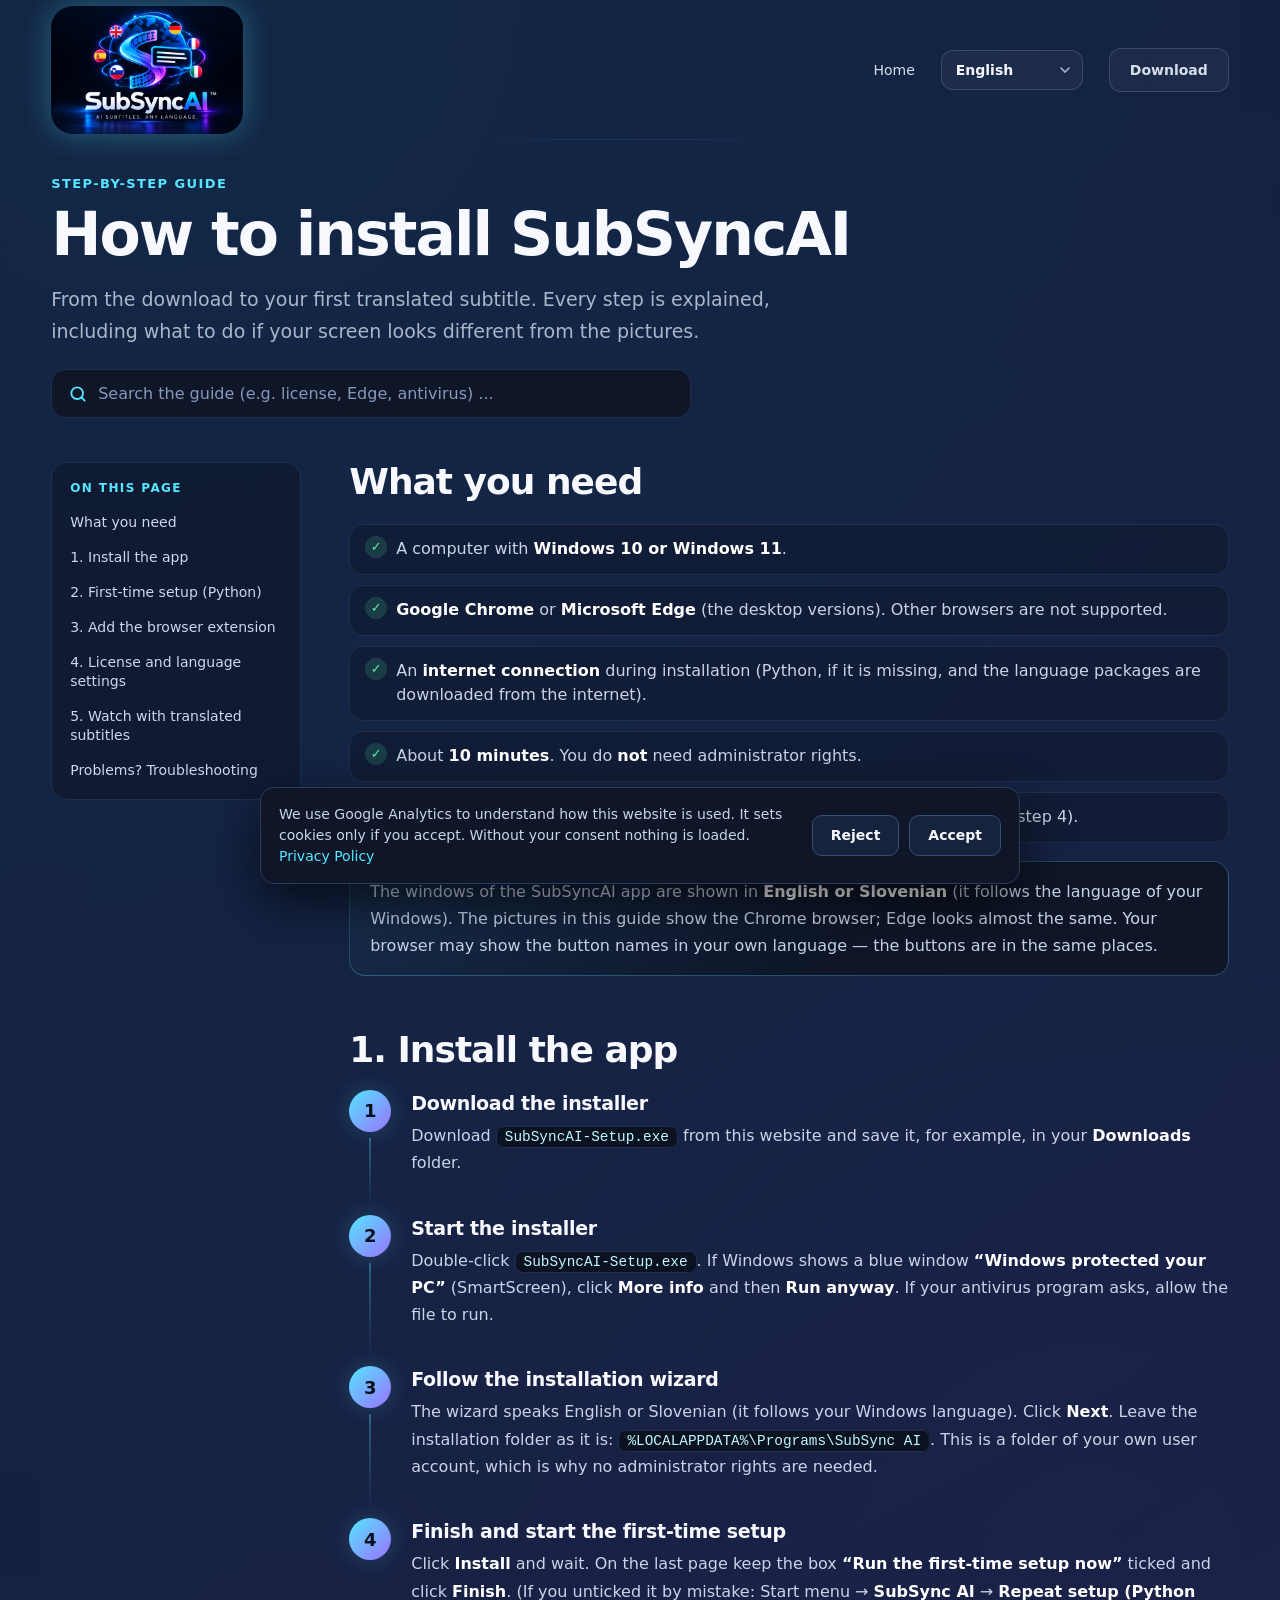
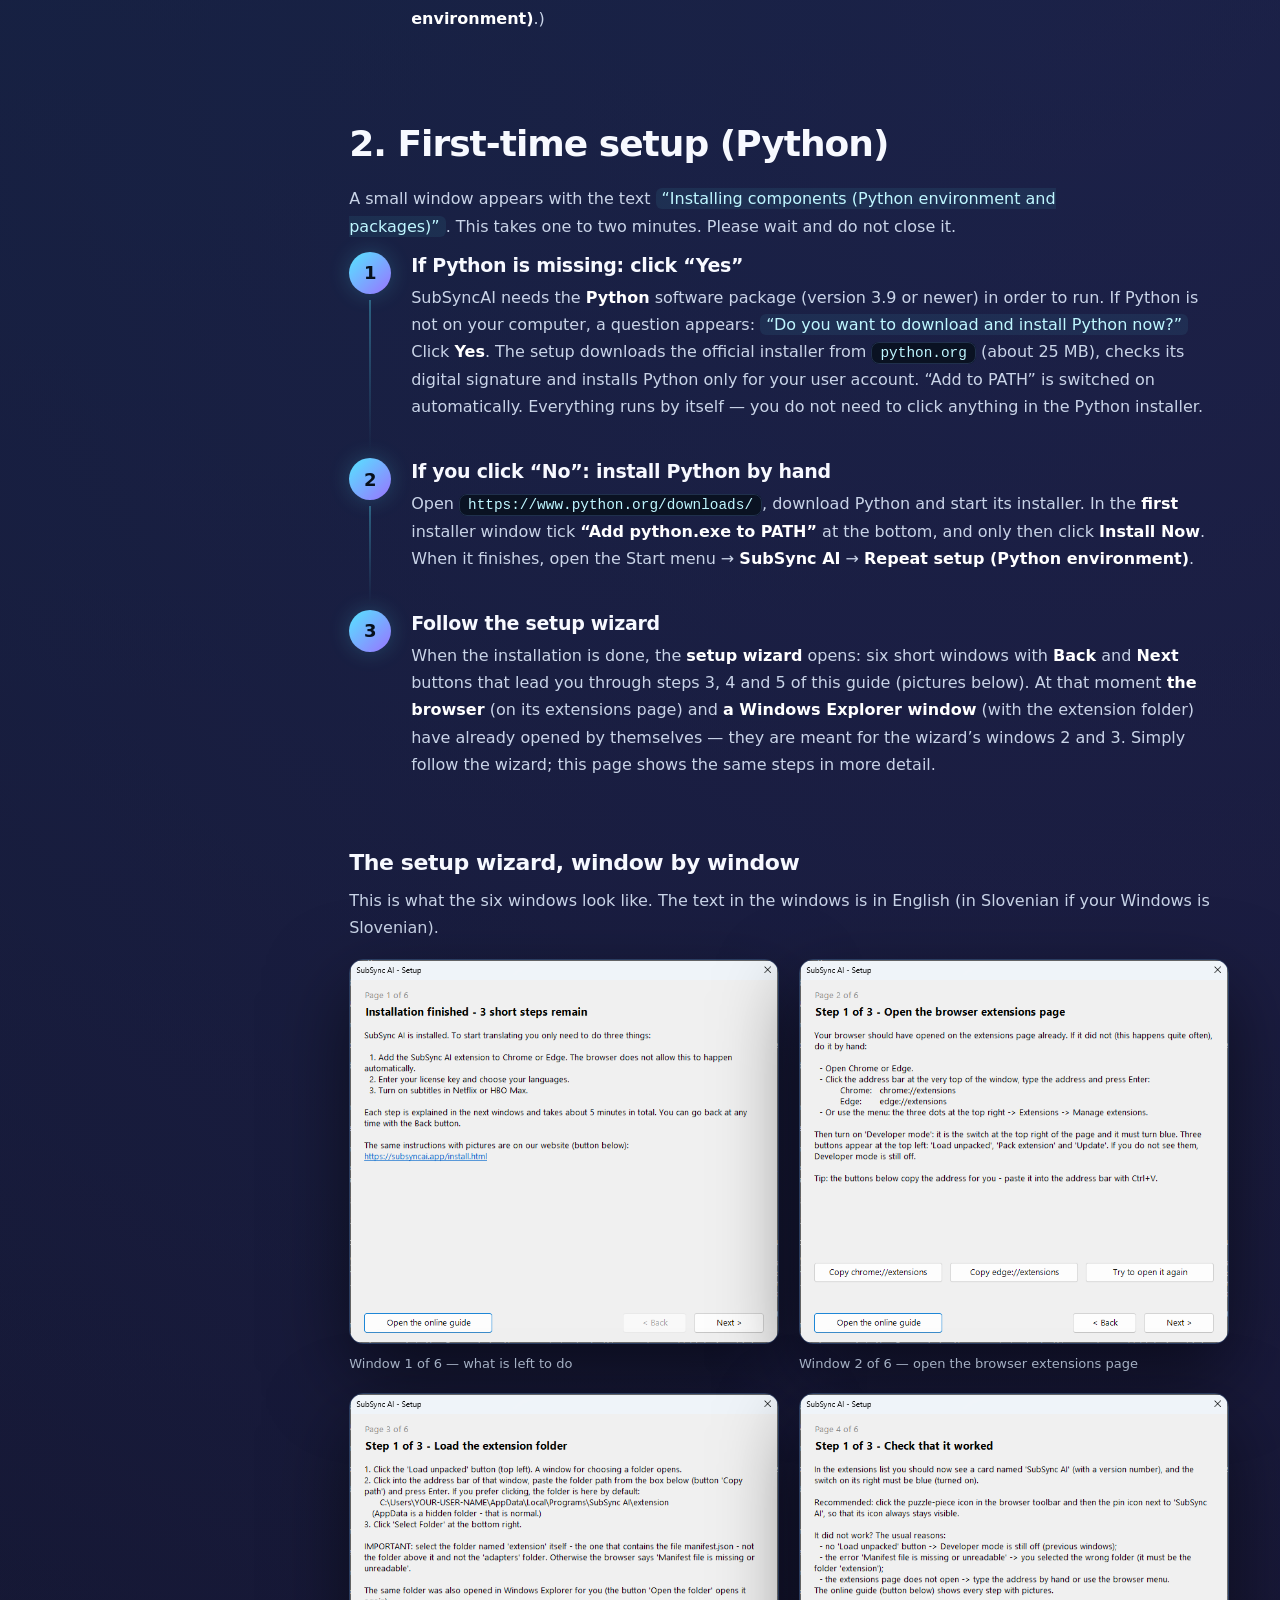
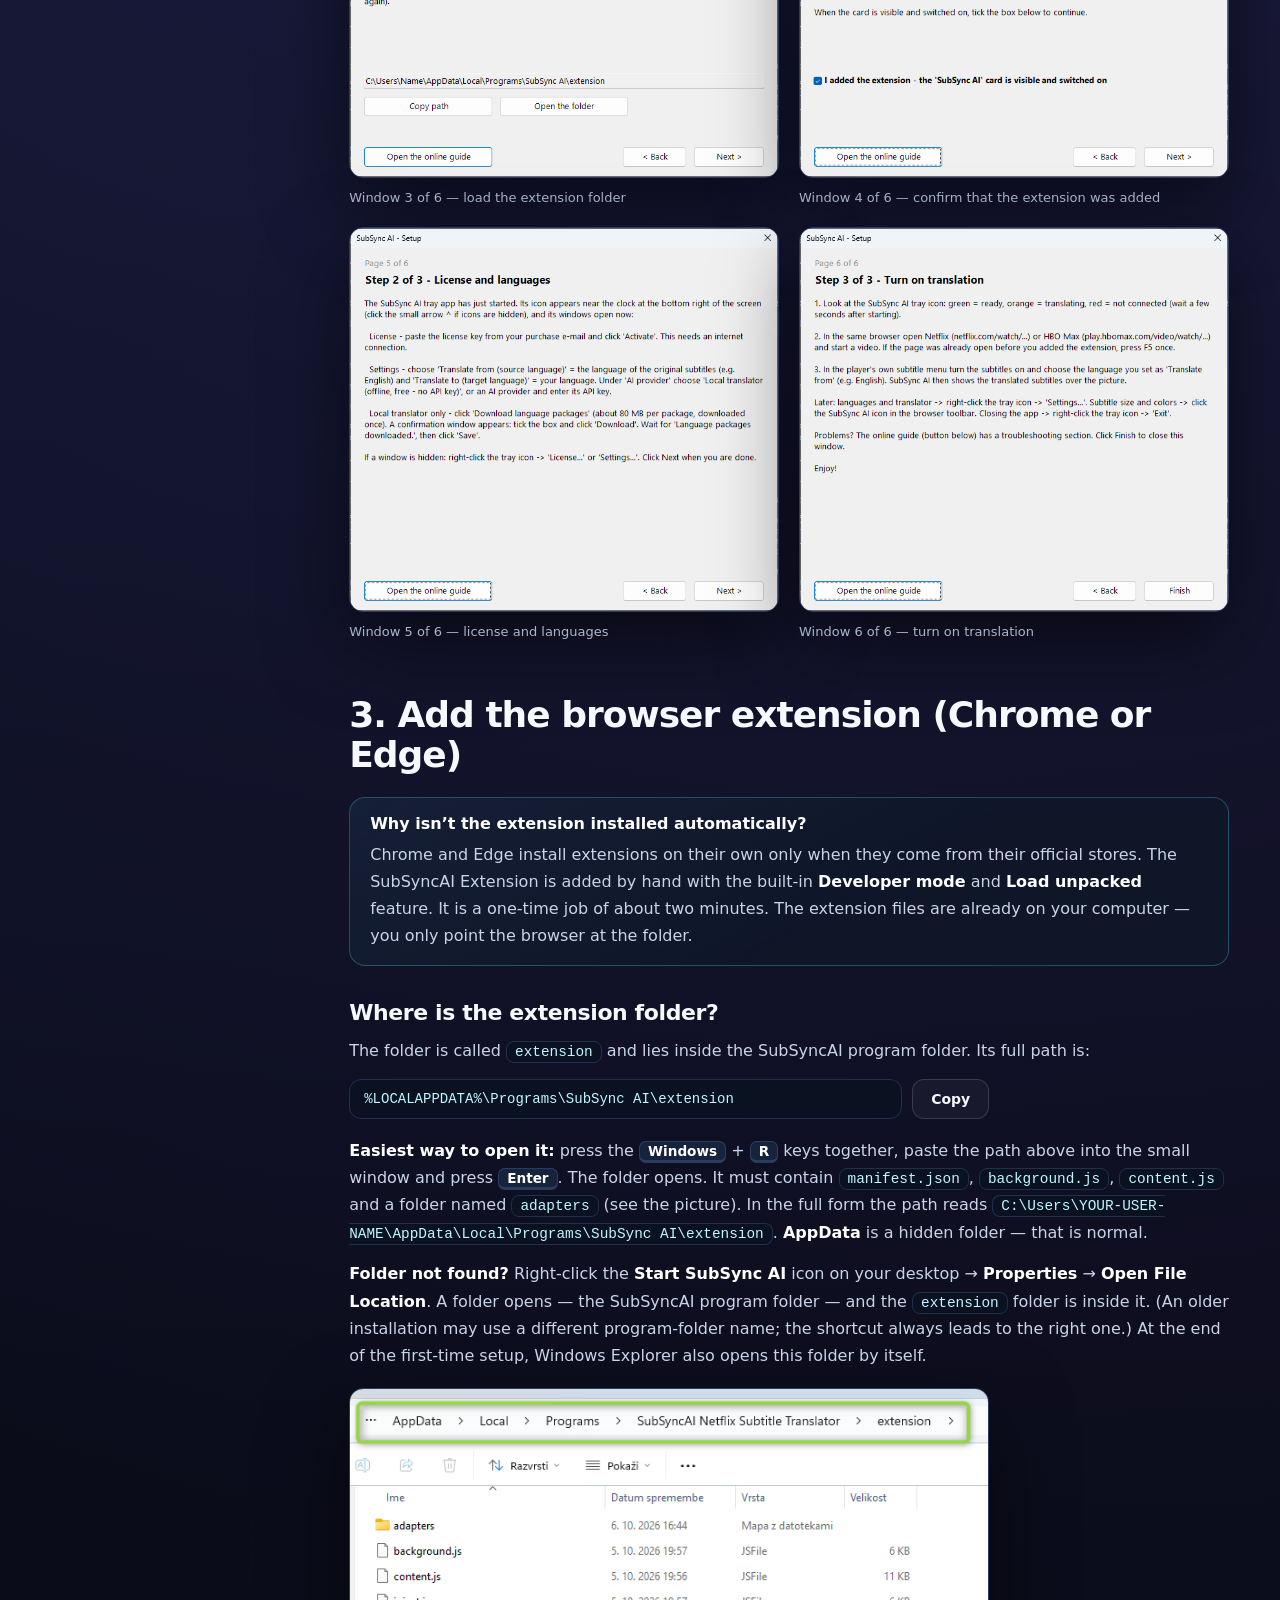
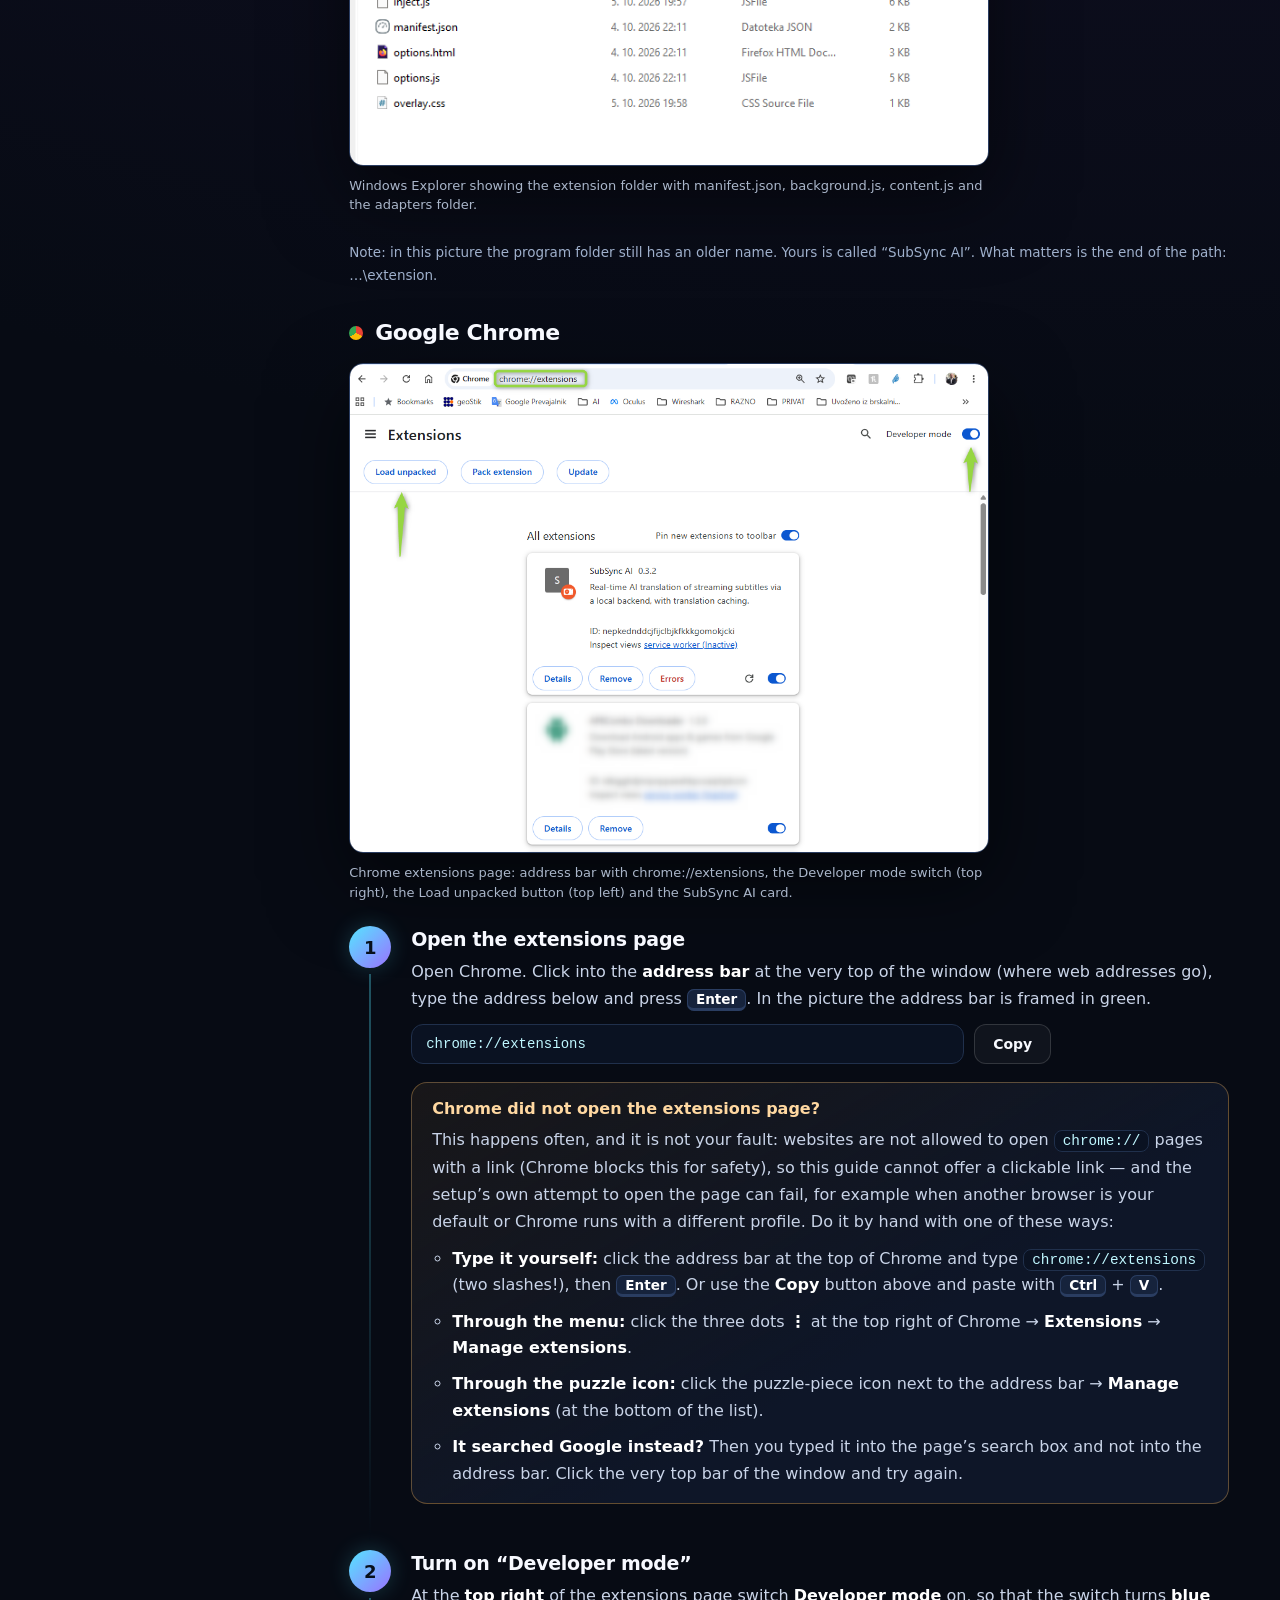
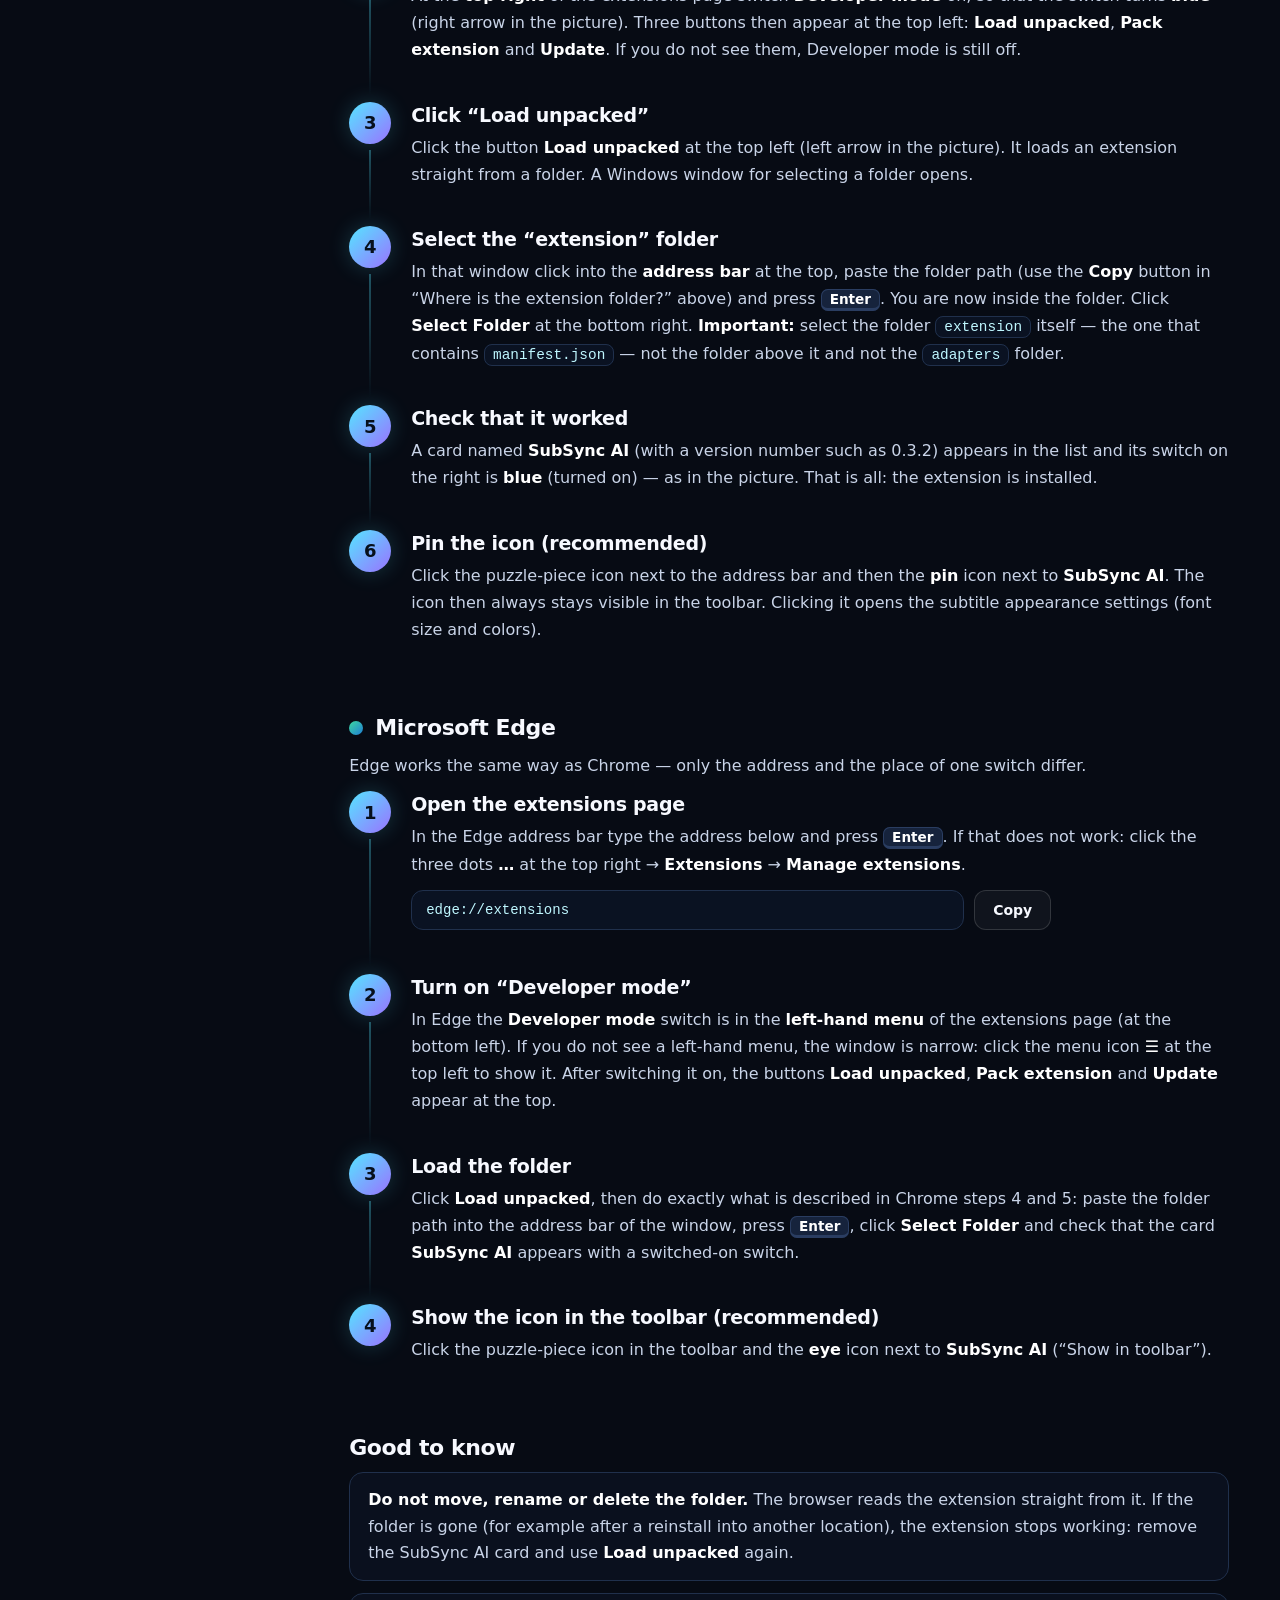
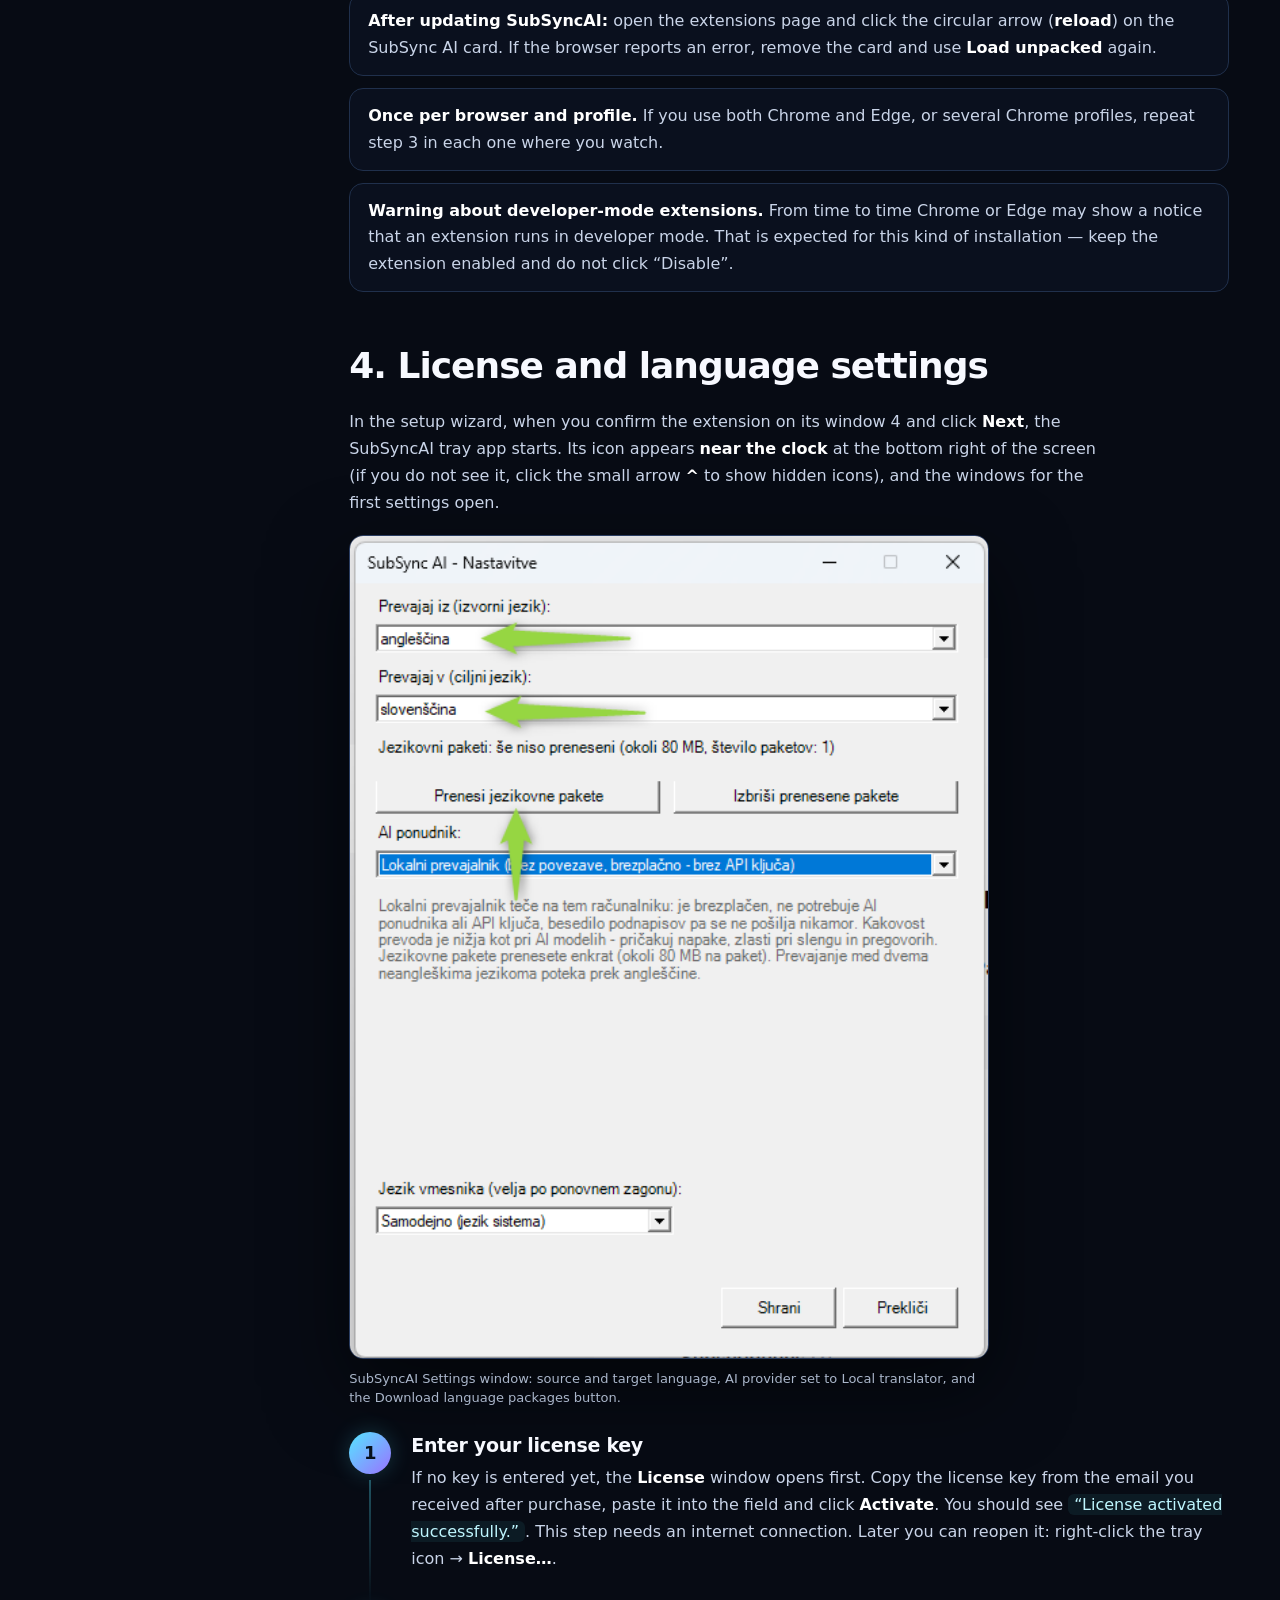
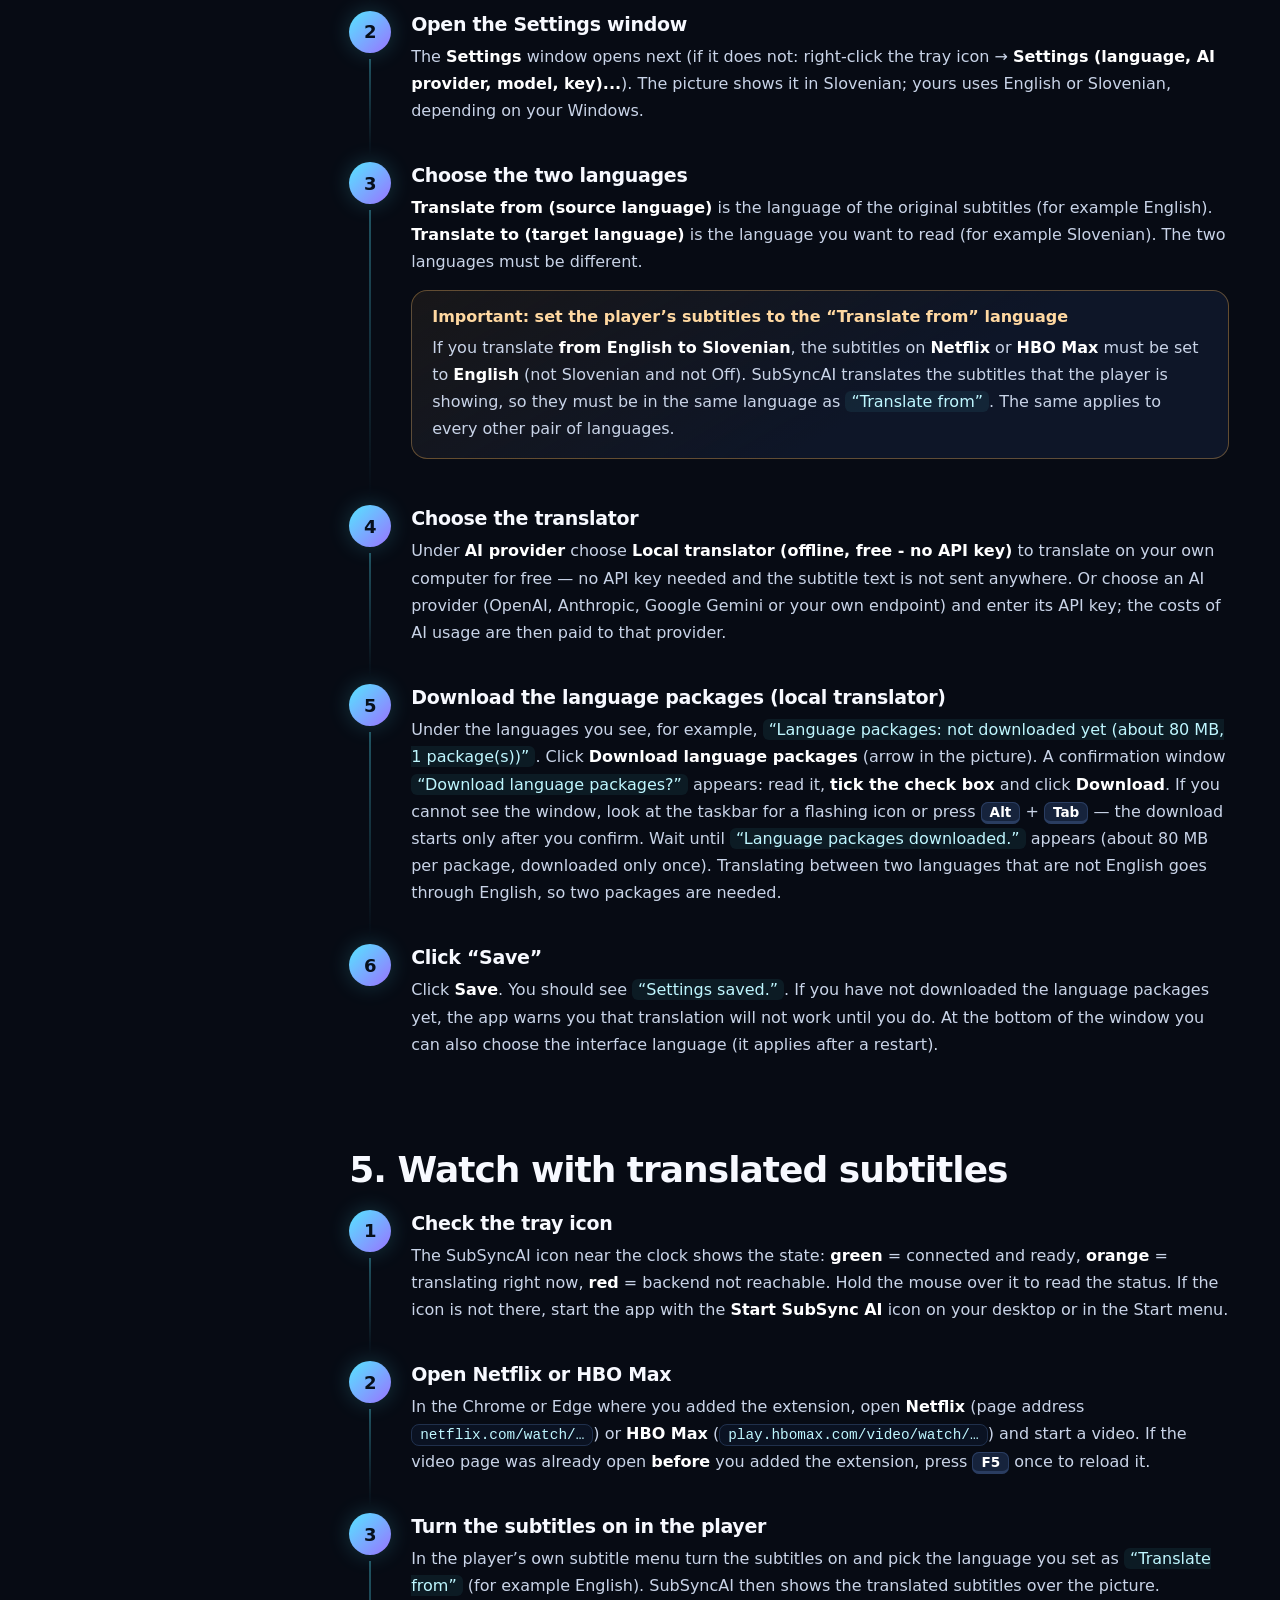
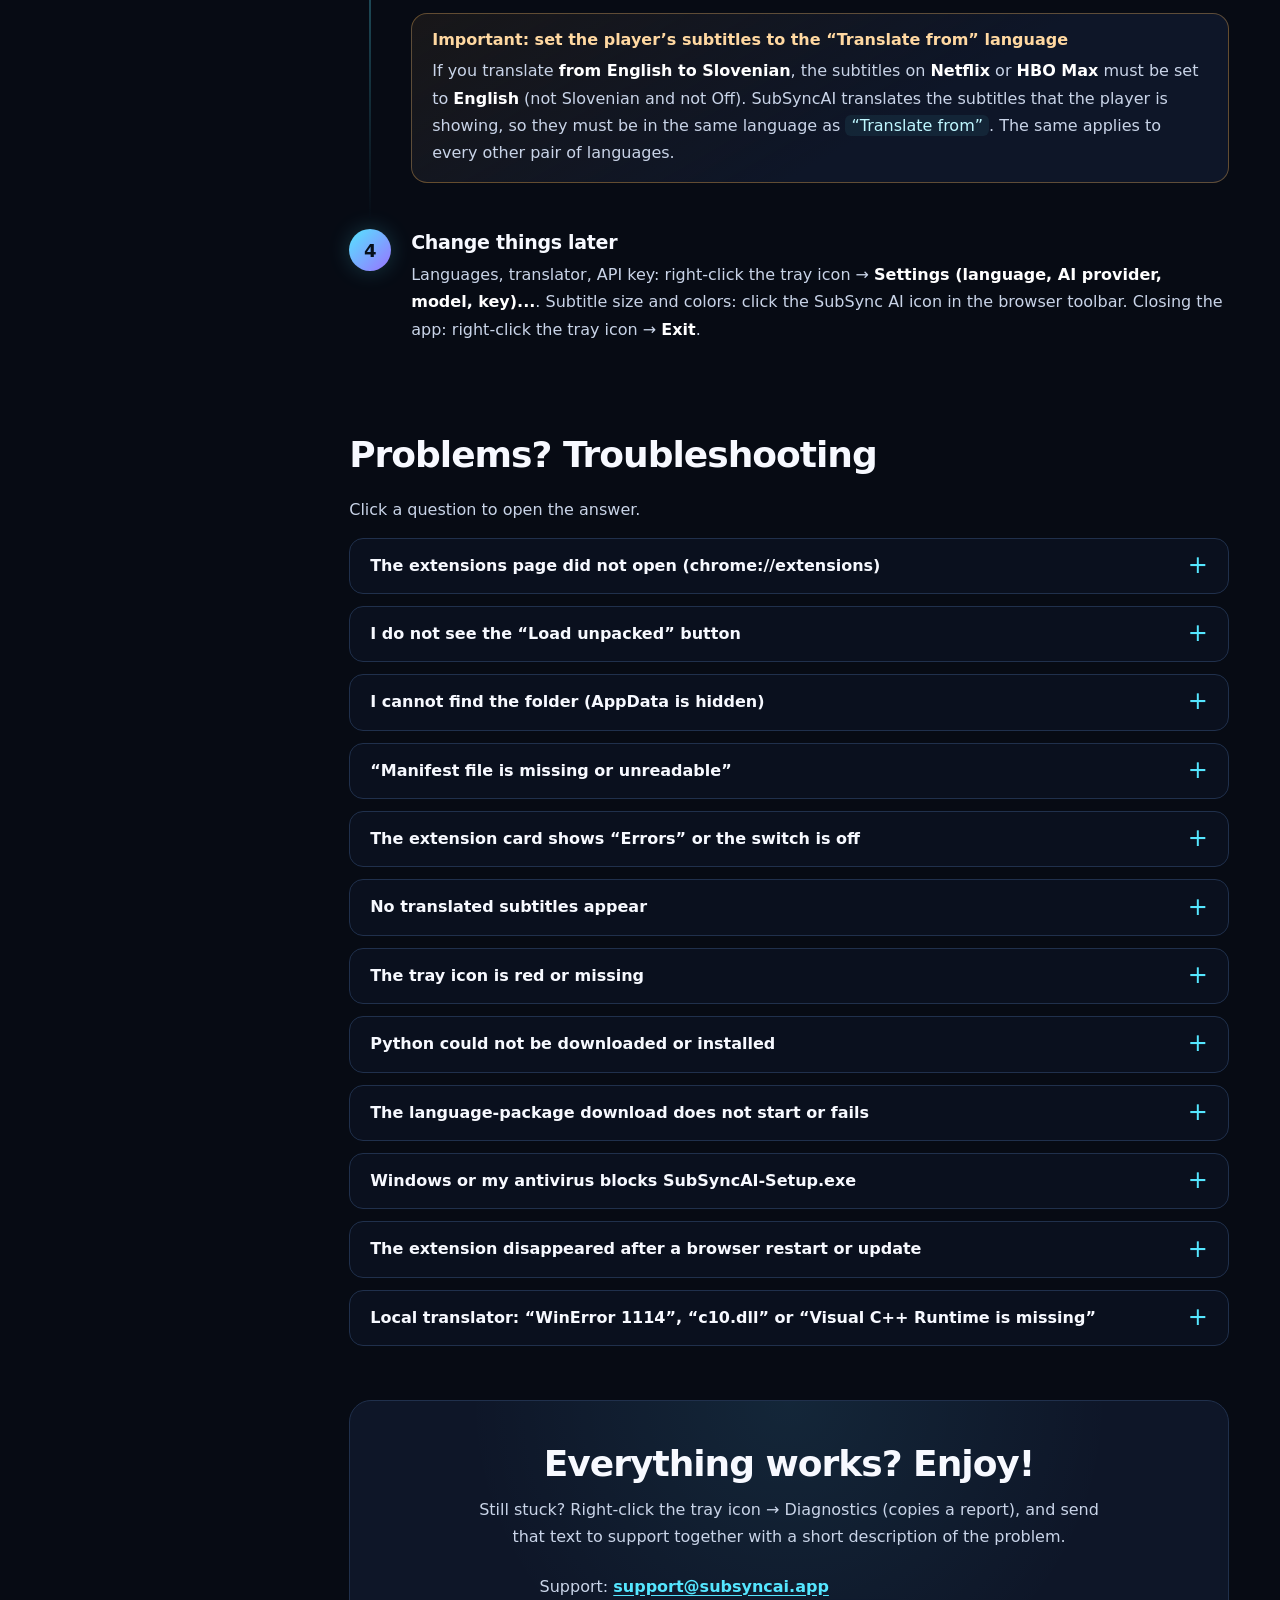
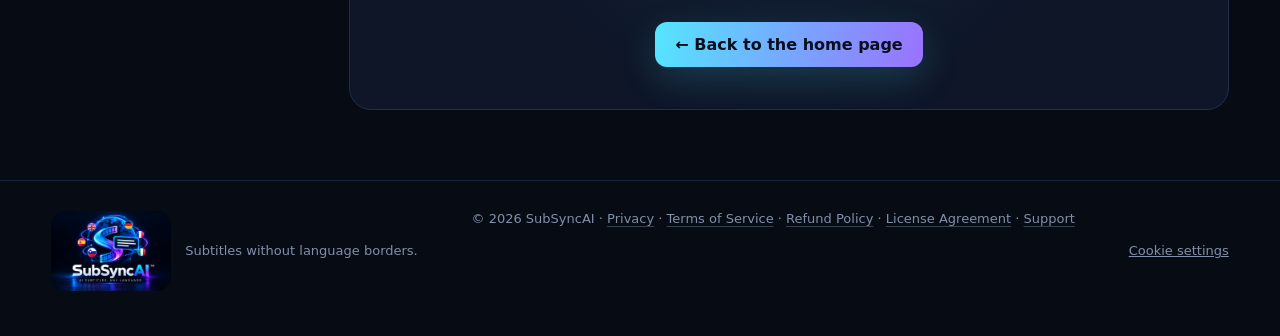
==== commit a921081b: "Search on website" ====
--- a/install.html
+++ b/install.html
@@ -1,7 +1,7 @@
 <!doctype html>
 <html lang="en">
 <head>
-<meta charset="utf-8"><meta name="viewport" content="width=device-width,initial-scale=1">
+<meta charset="utf-8"><meta name="viewport" content="width=device-width,initial-scale=1"><link rel="canonical" href="https://subsyncai.app/install.html">
 <title>How to install SubSyncAI — step-by-step guide</title>
 <meta name="description" content="Detailed, illustrated guide: install the SubSyncAI app, add the Chrome or Edge extension, set up languages and fix the most common problems.">
 <link rel="icon" type="image/png" sizes="48x48" href="images/favicon.png"><link rel="apple-touch-icon" href="images/apple-touch-icon.png">
@@ -11,7 +11,7 @@
 <body class="guide">
 <div class="wrap"><nav class="nav"><a class="brand" href="index.html"><img class="mark logo-full" src="images/logo-nav.png" width="225" height="150" alt="SubSyncAI – AI subtitles. Any language."></a><div class="links"><a href="index.html" data-i18n="nav_home">Home</a><select id="lang" class="langsel" aria-label="Language"><option value="en">English</option></select><a class="btn" href="index.html#download" data-i18n="nav_download">Download</a></div></nav></div>
 <main>
-<header class="wrap g-hero"><div class="eyebrow" data-i18n="g_eyebrow">Step-by-step guide</div><h1 data-i18n="g_h1">How to install SubSyncAI</h1><p class="lead" data-i18n="g_lead">From the download to your first translated subtitle. Every step is explained, including what to do if your screen looks different from the pictures.</p></header>
+<header class="wrap g-hero"><div class="eyebrow" data-i18n="g_eyebrow">Step-by-step guide</div><h1 data-i18n="g_h1">How to install SubSyncAI</h1><p class="lead" data-i18n="g_lead">From the download to your first translated subtitle. Every step is explained, including what to do if your screen looks different from the pictures.</p><div class="g-search" role="search"><div class="gs-field"><input id="gs-q" type="search" autocomplete="off" spellcheck="false" role="combobox" aria-expanded="false" aria-controls="gs-res" aria-autocomplete="list" placeholder="Search the guide (e.g. license, Edge, antivirus) ..." aria-label="Search the guide"><button type="button" id="gs-clear" class="gs-clear" hidden aria-label="Clear">&times;</button></div><div id="gs-info" class="gs-info" aria-live="polite"></div><div id="gs-res" class="gs-res" role="listbox" hidden></div></div></header>
 <div class="wrap g-layout"><aside class="toc"><div class="toc-h" data-i18n="g_toc">On this page</div><ol><li><a href="#need" data-i18n="toc0">What you need</a></li><li><a href="#s1" data-i18n="toc1">1. Install the app</a></li><li><a href="#s2" data-i18n="toc2">2. First-time setup (Python)</a></li><li><a href="#s3" data-i18n="toc3">3. Add the browser extension</a></li><li><a href="#s4" data-i18n="toc4">4. License and language settings</a></li><li><a href="#s5" data-i18n="toc5">5. Watch with translated subtitles</a></li><li><a href="#tr" data-i18n="toc6">Problems? Troubleshooting</a></li></ol></aside>
 <div class="g-body">
 <section class="g-sec" id="need"><h2 data-i18n="need_h">What you need</h2><ul class="checks"><li data-i18n="need_1">A computer with <b>Windows 10 or Windows 11</b>.</li><li data-i18n="need_2"><b>Google Chrome</b> or <b>Microsoft Edge</b> (the desktop versions). Other browsers are not supported.</li><li data-i18n="need_3">An <b>internet connection</b> during installation (Python, if it is missing, and the language packages are downloaded from the internet).</li><li data-i18n="need_4">About <b>10 minutes</b>. You do <b>not</b> need administrator rights.</li><li data-i18n="need_5">Your <b>license key</b> from the email you received after purchase (you enter it in step 4).</li></ul><div class="callout info"><p data-i18n="need_note">The windows of the SubSyncAI app are shown in <b>English or Slovenian</b> (it follows the language of your Windows). The pictures in this guide show the Chrome browser; Edge looks almost the same. Your browser may show the button names in your own language — the buttons are in the same places.</p></div></section>
@@ -33,4 +33,5 @@
 </script>
 <script src="assets/i18n-install.js"></script>
 <script src="assets/i18n.js"></script>
-</body></html>
+<script src="assets/guide-search.js" defer></script>
+<script src="assets/analytics.js" defer></script></body></html>
--- a/assets/guide.css
+++ b/assets/guide.css
@@ -103,3 +103,27 @@
 @media(max-width:700px){.wizgrid{grid-template-columns:1fr}}
 
 .faq-a a{color:#55e6ff;text-decoration:underline;font-weight:600}
+
+/* search box (assets/guide-search.js) */
+.g-search{position:relative;max-width:640px;margin-top:22px}
+.gs-field{position:relative}
+.gs-field input{width:100%;box-sizing:border-box;font:inherit;font-size:16px;color:#f7f9ff;background:#0e1628 url("data:image/svg+xml,%3Csvg xmlns='http://www.w3.org/2000/svg' width='20' height='20' viewBox='0 0 24 24' fill='none' stroke='%2355e6ff' stroke-width='2.2' stroke-linecap='round'%3E%3Ccircle cx='11' cy='11' r='7'/%3E%3Cpath d='m20 20-3.5-3.5'/%3E%3C/svg%3E") no-repeat 16px 50%;border:1px solid var(--line);border-radius:14px;padding:14px 46px 14px 46px;outline:none;transition:border-color .2s,box-shadow .2s}
+.gs-field input::placeholder{color:#8798b8}
+.gs-field input:focus{border-color:#55e6ff;box-shadow:0 0 0 3px #55e6ff26}
+.gs-field input::-webkit-search-cancel-button,.gs-field input::-webkit-search-decoration{-webkit-appearance:none;appearance:none;display:none}
+.gs-clear{position:absolute;right:8px;top:50%;transform:translateY(-50%);width:34px;height:34px;border:0;border-radius:9px;background:none;color:#9fb0cc;font-size:24px;line-height:1;cursor:pointer}
+.gs-clear:hover{background:#ffffff12;color:#fff}
+.gs-info{font-size:13px;color:var(--muted);min-height:18px;margin:8px 4px 0}
+.gs-res{position:absolute;z-index:30;left:0;right:0;top:calc(100% - 22px);max-height:min(60vh,460px);overflow:auto;background:#0b1322;border:1px solid #2a3d61;border-radius:14px;box-shadow:0 18px 50px #000b;padding:6px}
+.gs-res[hidden]{display:none}
+.gs-item{padding:10px 12px;border-radius:10px;cursor:pointer}
+.gs-item:hover,.gs-item.on{background:#55e6ff14}
+.gs-sec{font-size:11px;letter-spacing:1.2px;text-transform:uppercase;color:var(--cyan);font-weight:800;margin-bottom:3px}
+.gs-title{font-weight:800;line-height:1.35;color:#fff}
+.gs-snip{font-size:13.5px;line-height:1.5;color:#a9b8d4;margin-top:3px}
+.gs-res mark{background:#55e6ff33;color:#fff;border-radius:4px;padding:0 2px}
+.gs-none{padding:14px 12px;color:#c9d4e8;line-height:1.55}
+.gs-flash{animation:gsflash 2.4s ease-out}
+@keyframes gsflash{0%,30%{box-shadow:0 0 0 3px #55e6ff,0 0 32px #55e6ff66}100%{box-shadow:0 0 0 3px #55e6ff00,0 0 0 #55e6ff00}}
+@media(max-width:850px){.g-search{max-width:none}}
+@media(prefers-reduced-motion:reduce){.gs-flash{animation:none;outline:2px solid #55e6ff}}
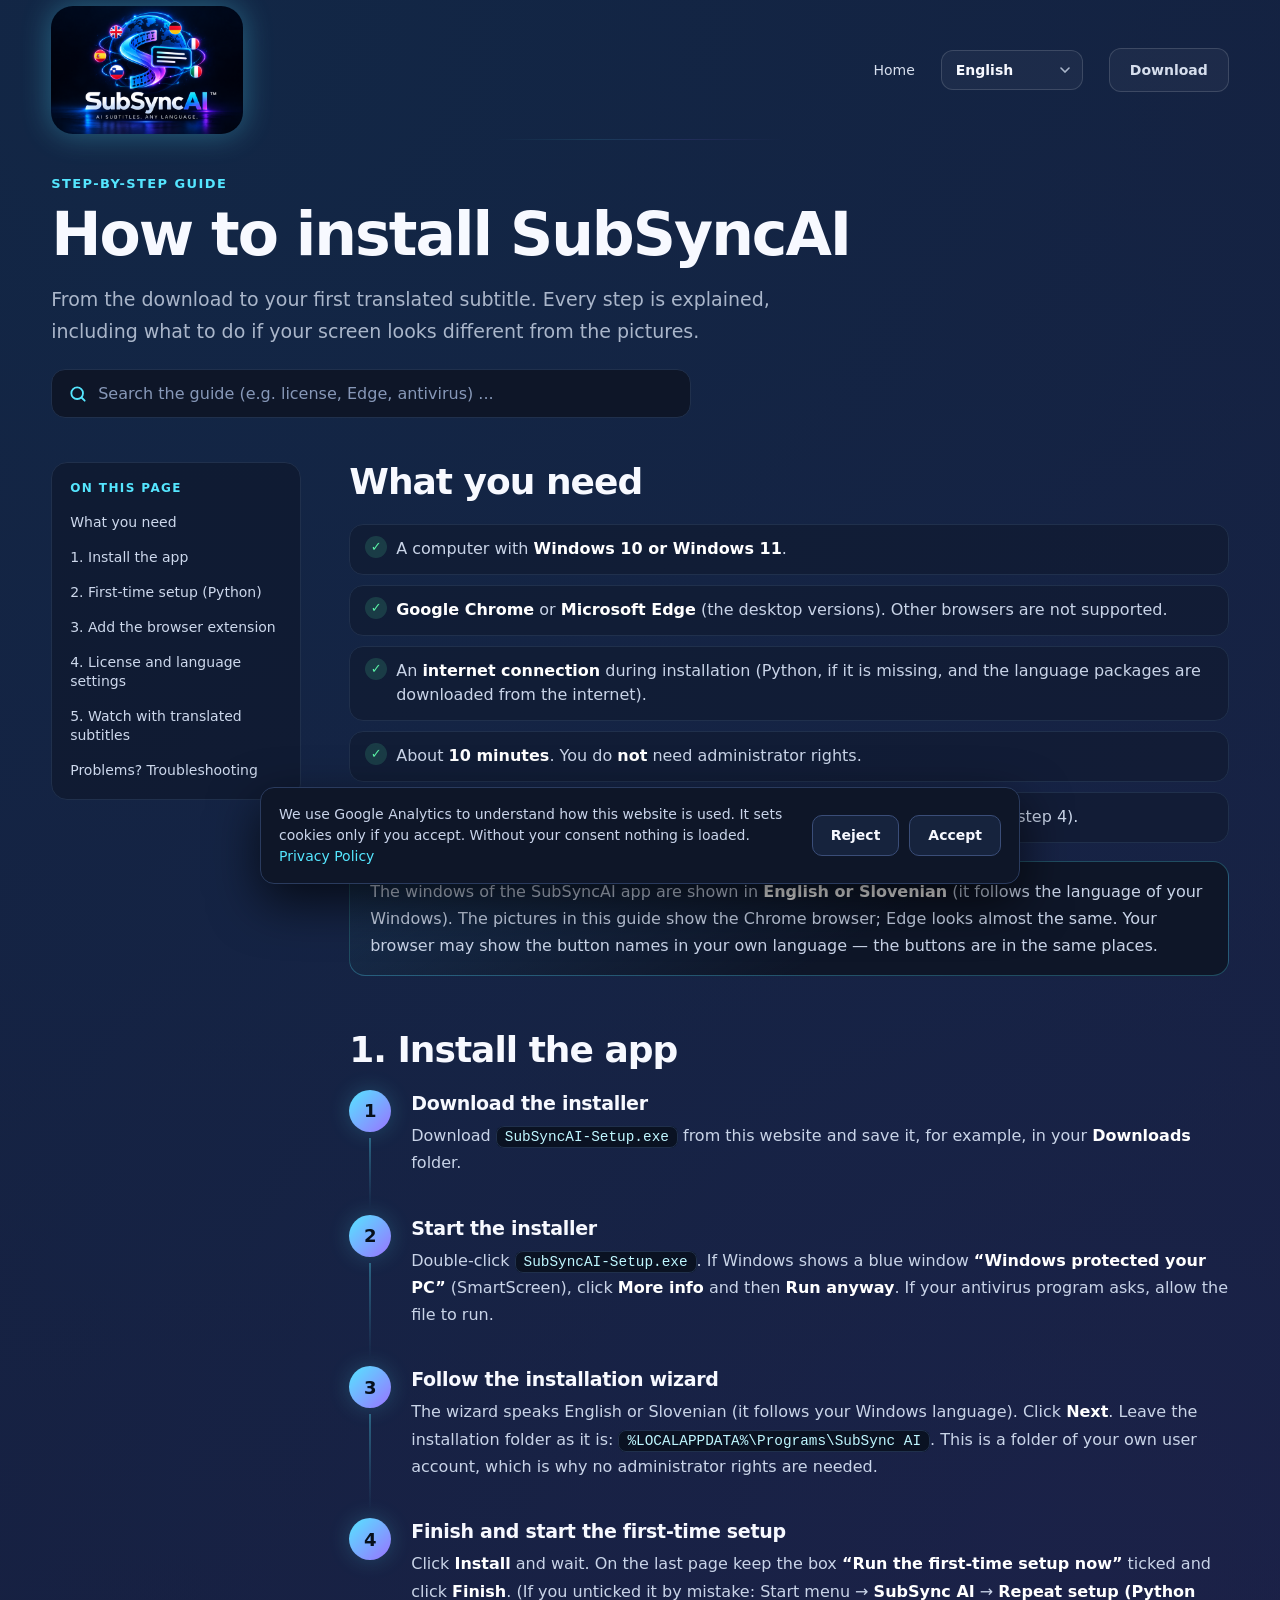
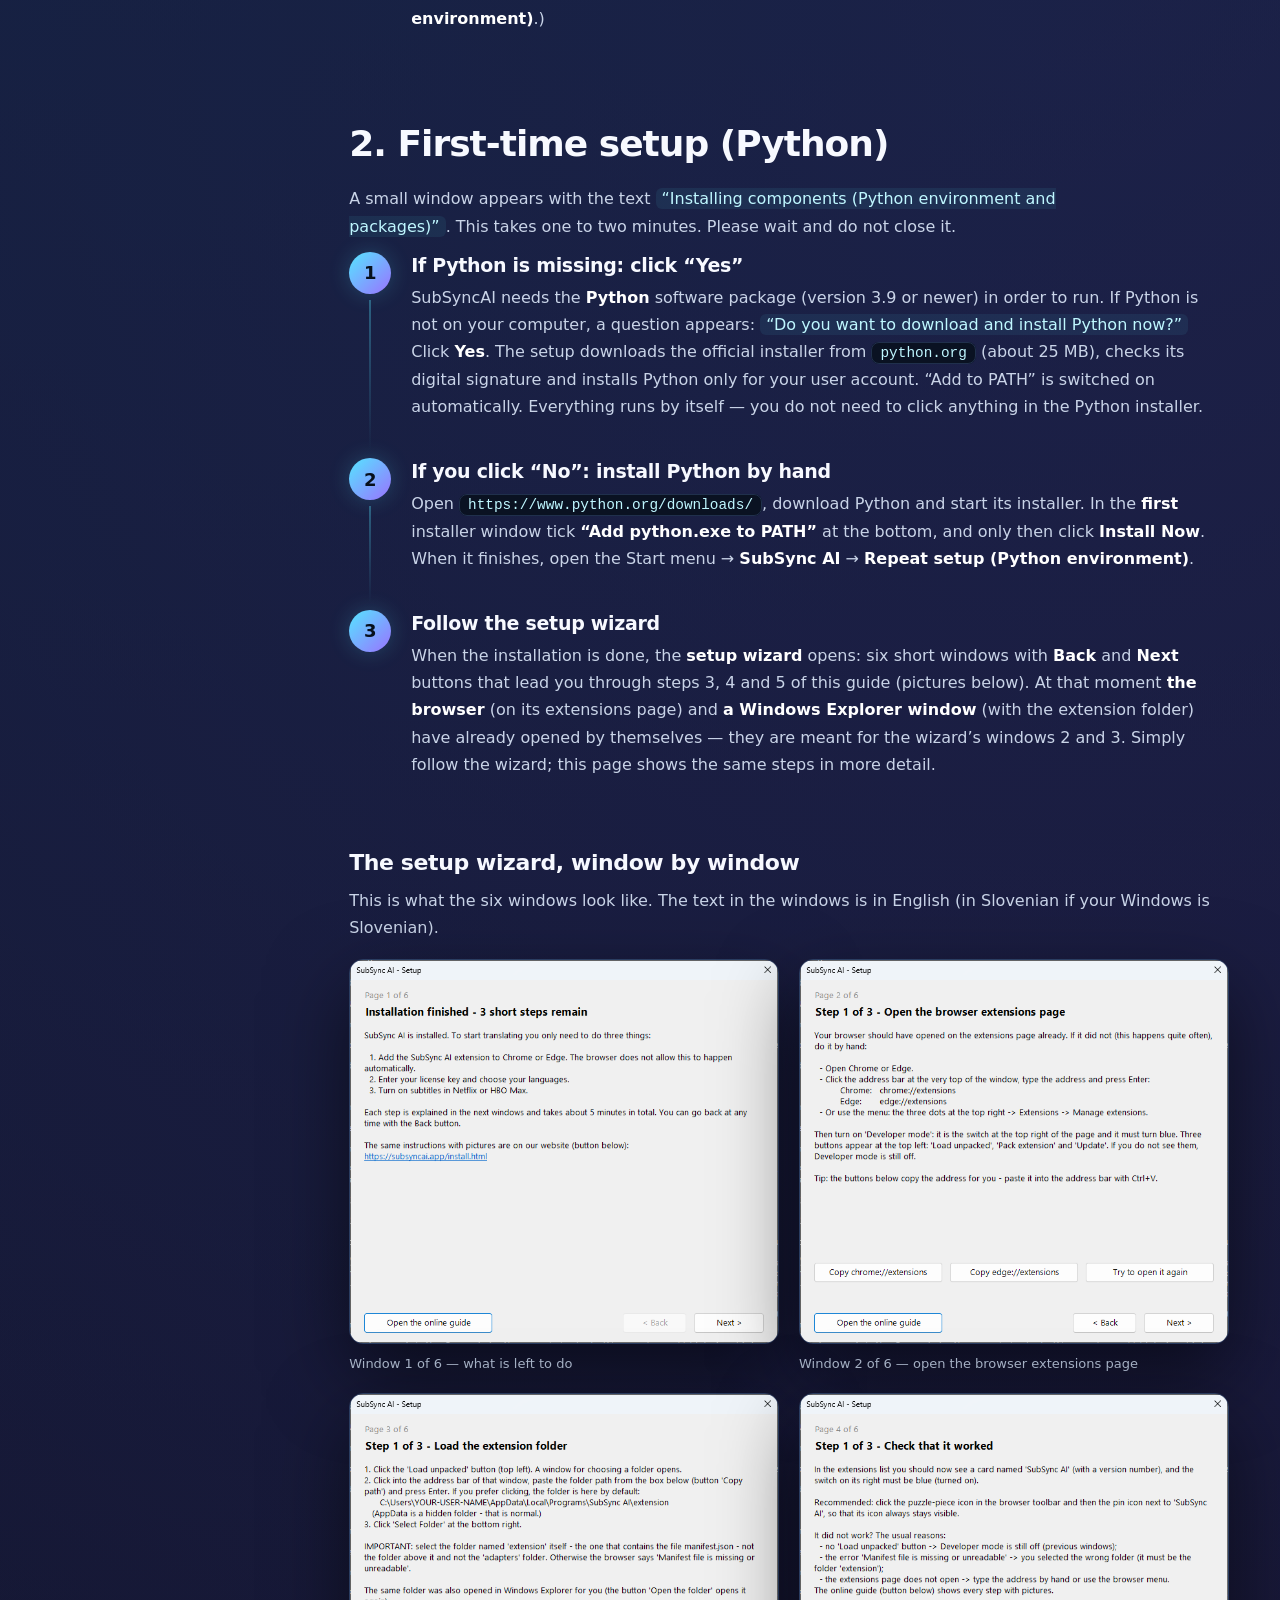
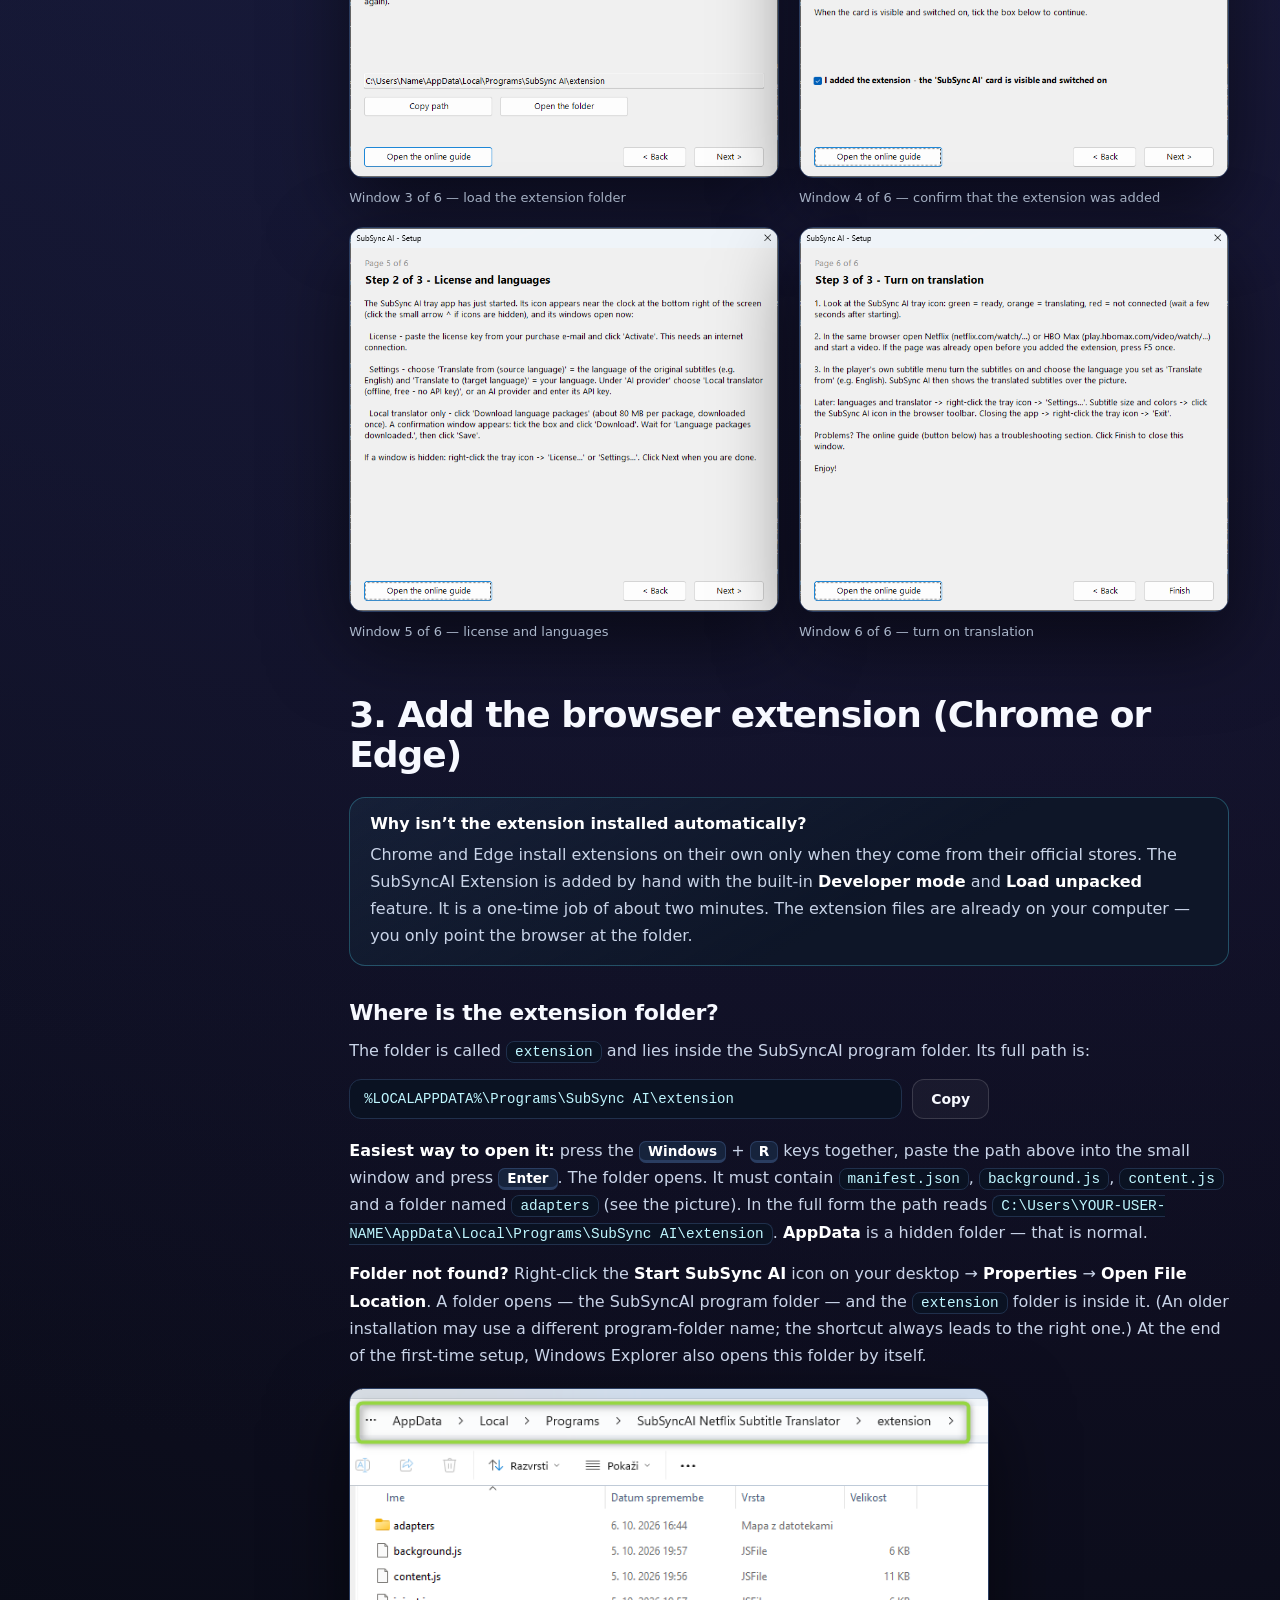
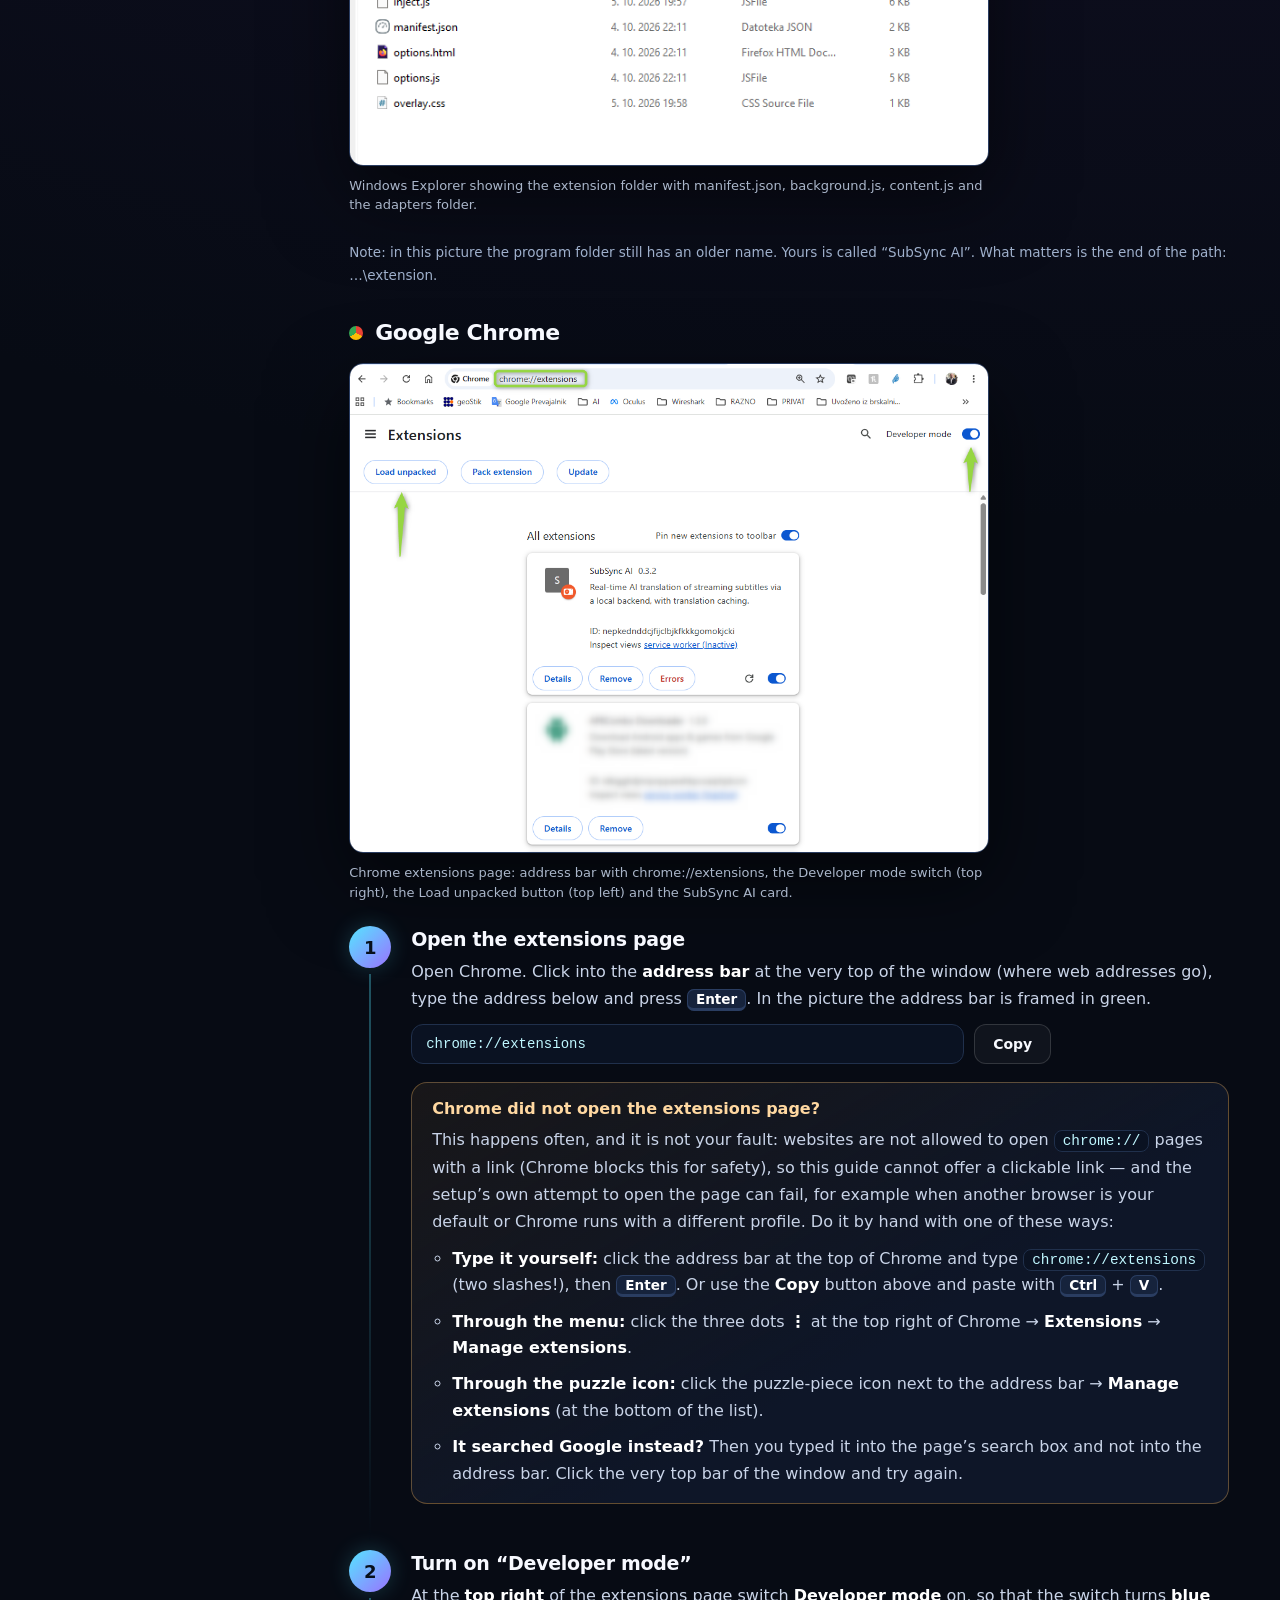
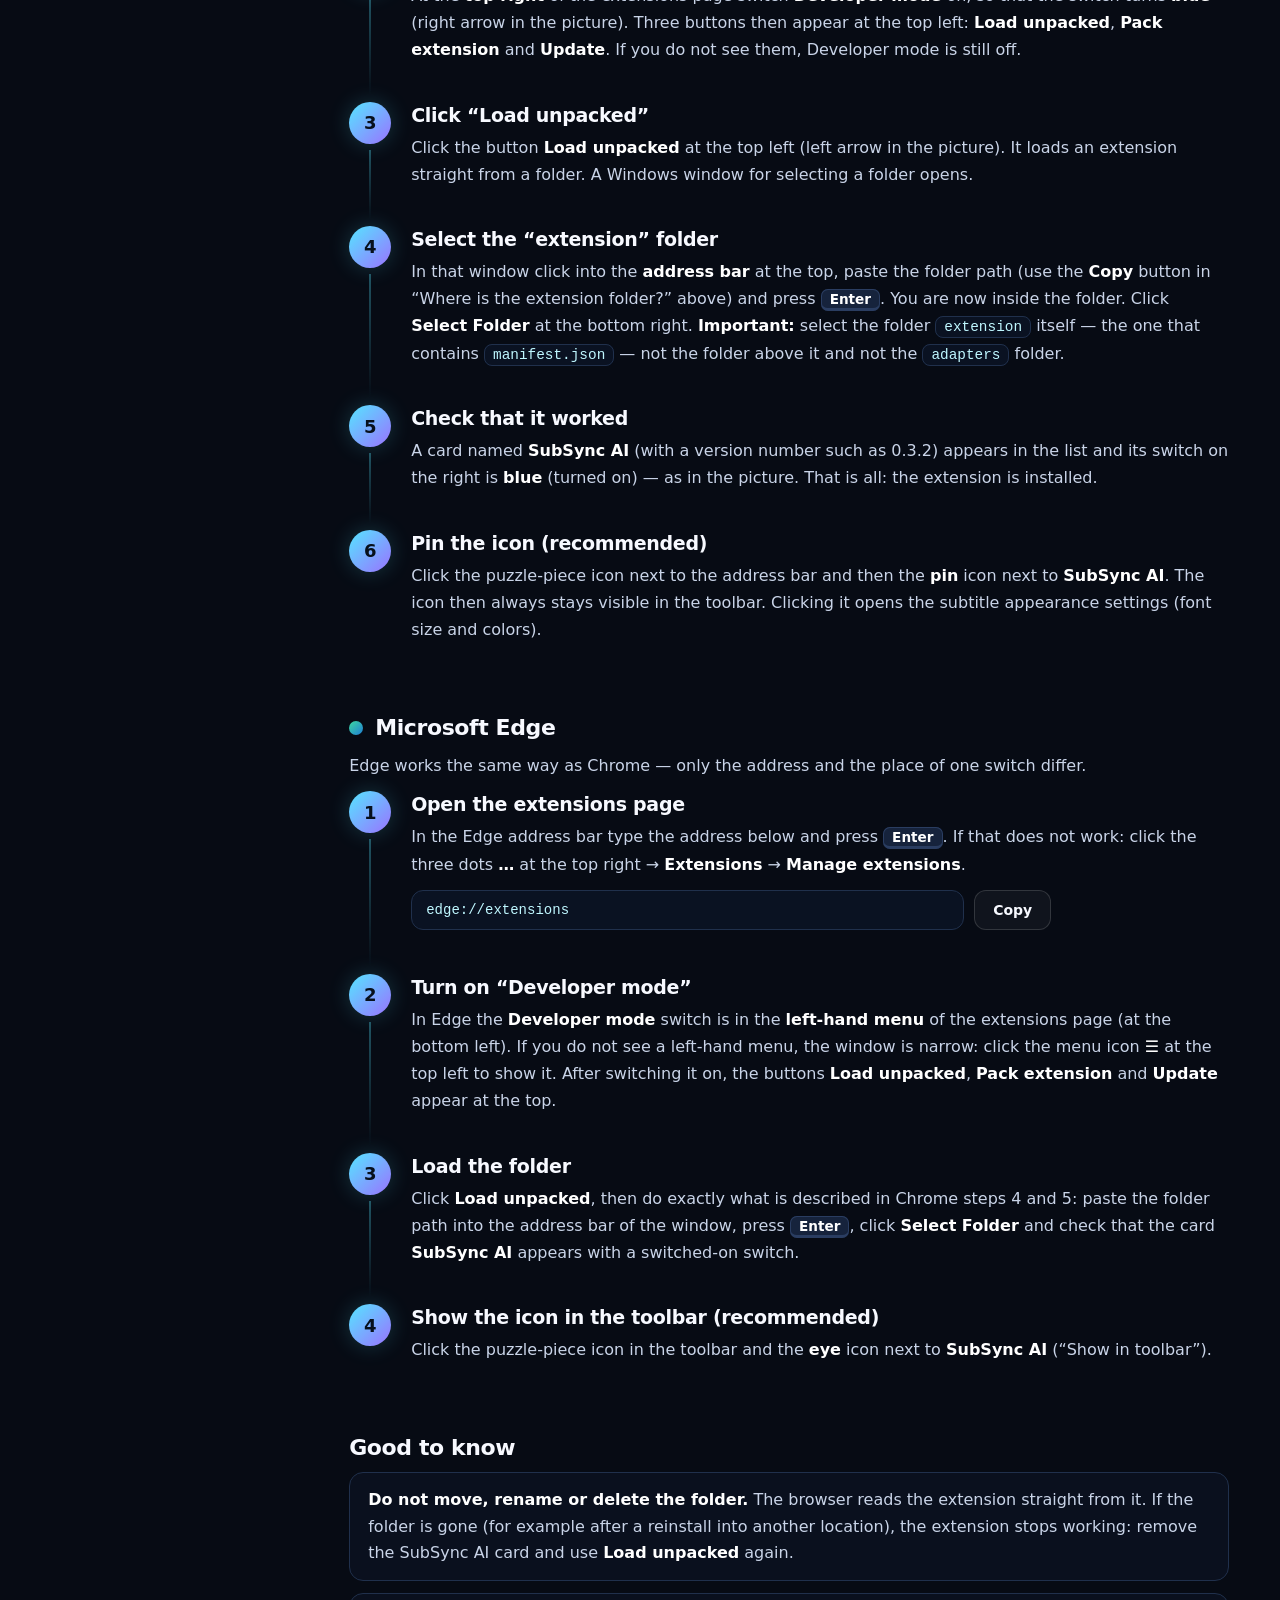
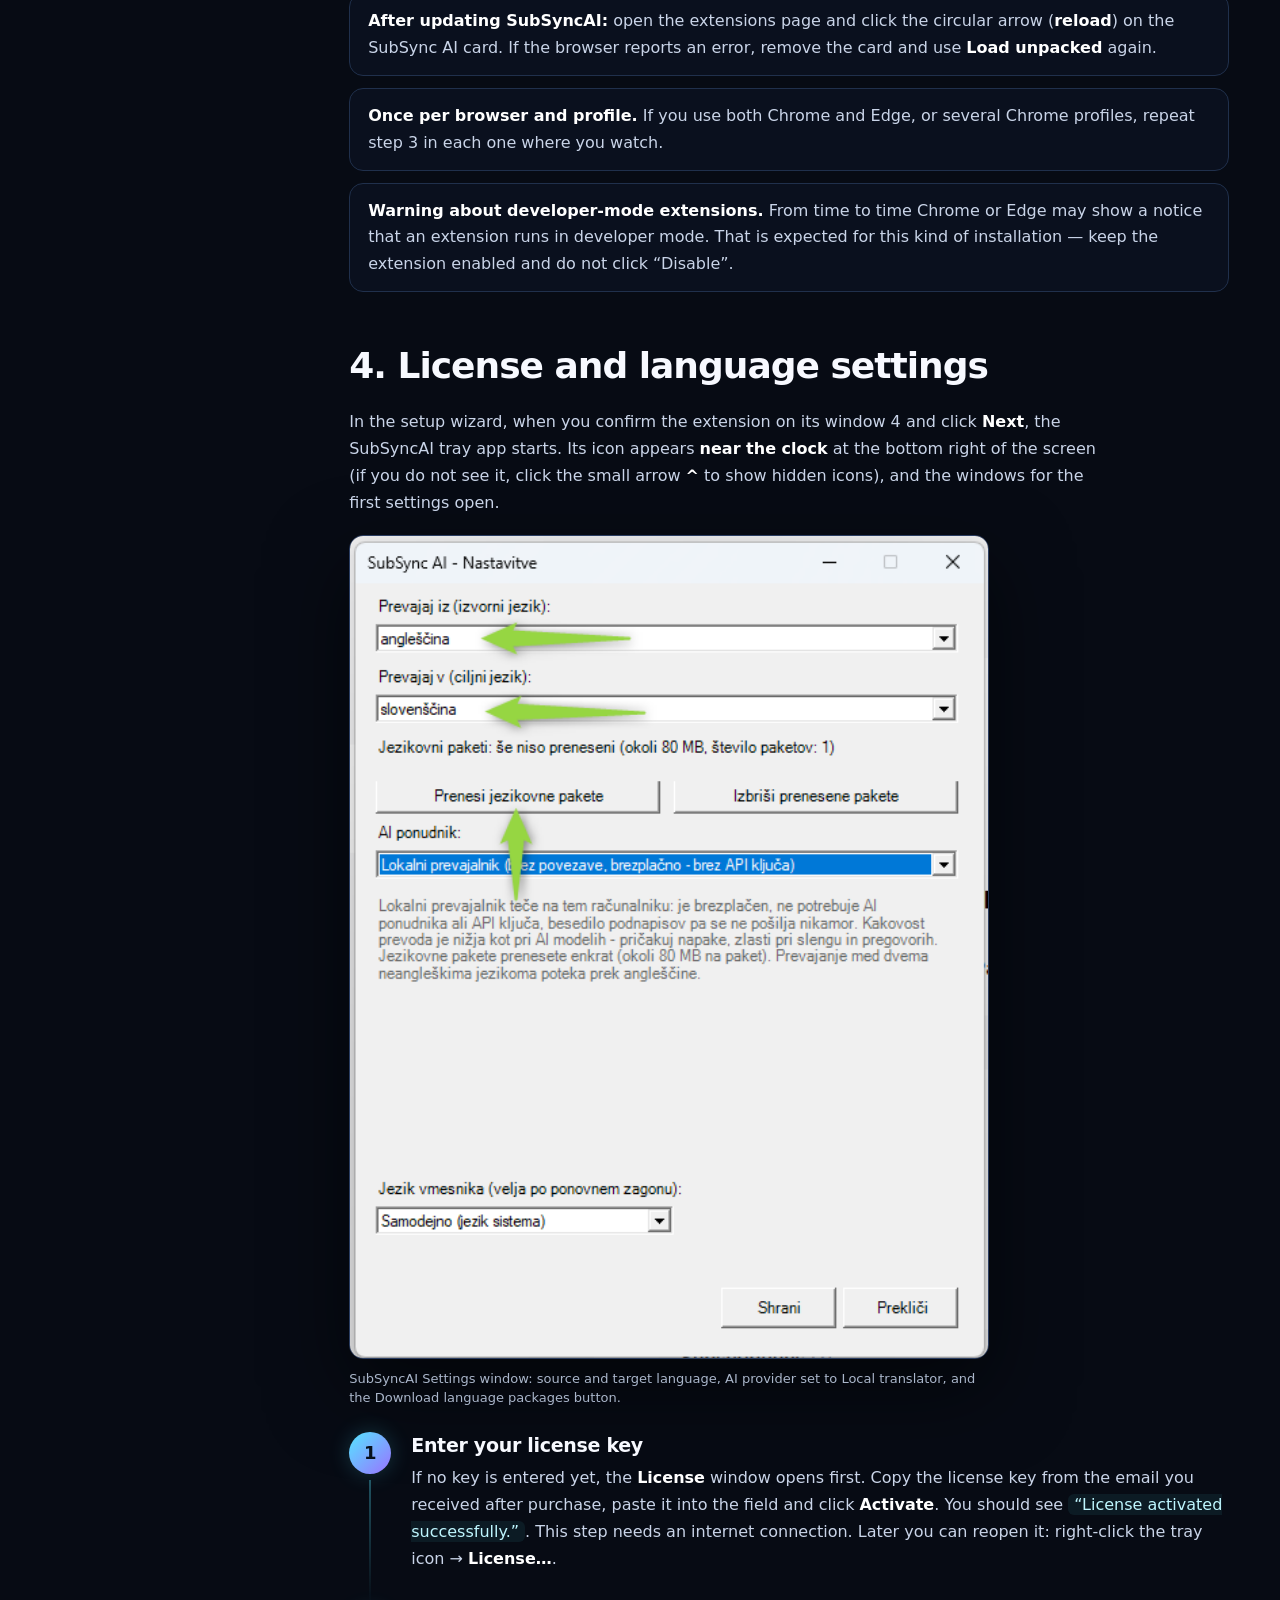
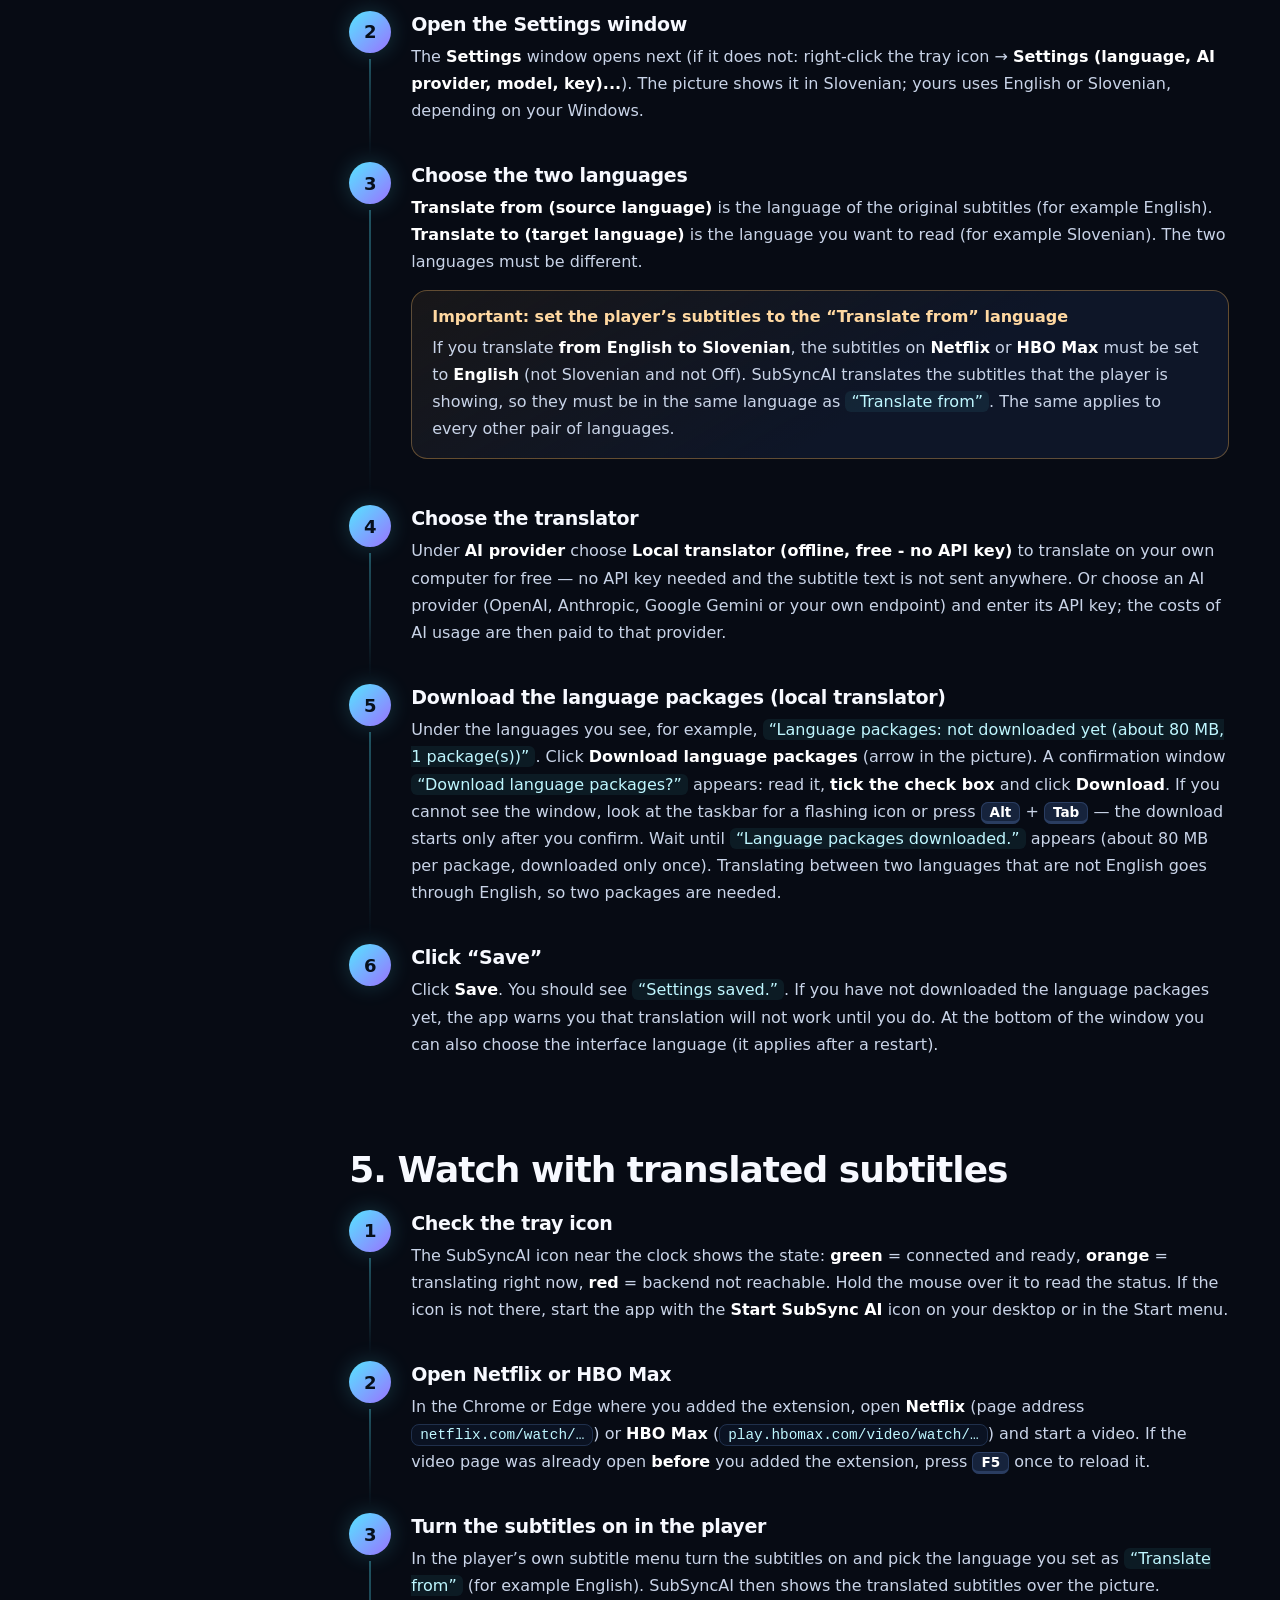
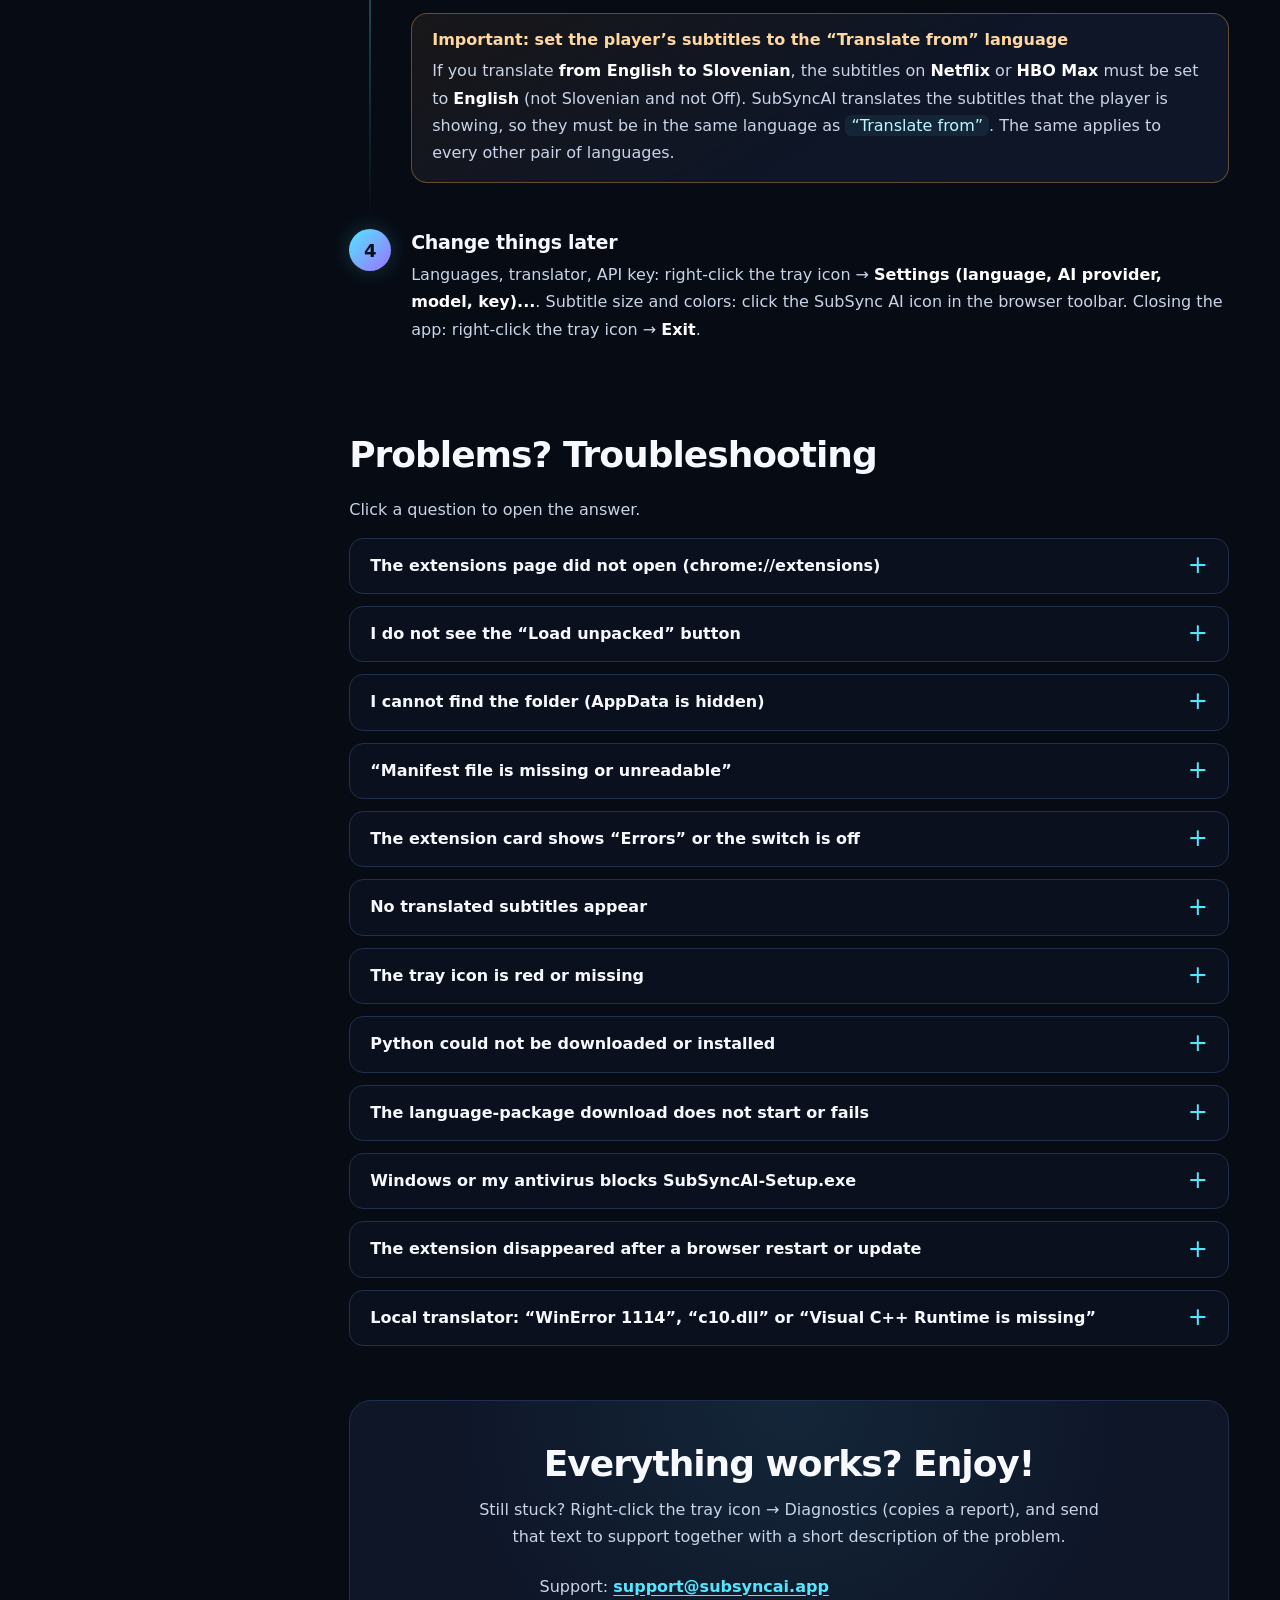
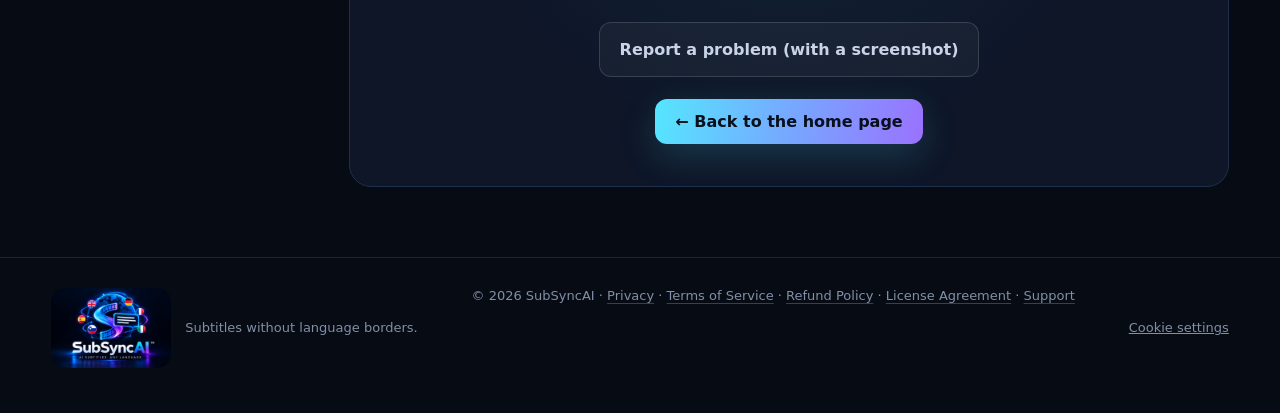
==== commit 29960896: "case form" ====
--- a/install.html
+++ b/install.html
@@ -21,16 +21,11 @@
 <section class="g-sec" id="s4"><h2 data-i18n="s4_h">4. License and language settings</h2><p class="g-intro" data-i18n="s4_intro">In the setup wizard, when you confirm the extension on its window 4 and click <b>Next</b>, the SubSyncAI tray app starts. Its icon appears <b>near the clock</b> at the bottom right of the screen (if you do not see it, click the small arrow <b>^</b> to show hidden icons), and the windows for the first settings open.</p><figure class="shot"><img src="images/guide/settings-window.png" width="471" height="607" alt="SubSyncAI Settings window: source and target language, AI provider set to Local translator, and the Download language packages button." data-i18n-alt="fig3" loading="lazy"><figcaption data-i18n="fig3">SubSyncAI Settings window: source and target language, AI provider set to Local translator, and the Download language packages button.</figcaption></figure><ol class="gsteps"><li><h3 data-i18n="s4_1t">Enter your license key</h3><p data-i18n="s4_1b">If no key is entered yet, the <b>License</b> window opens first. Copy the license key from the email you received after purchase, paste it into the field and click <b>Activate</b>. You should see <i>“License activated successfully.”</i>. This step needs an internet connection. Later you can reopen it: right-click the tray icon → <b>License…</b>.</p></li><li><h3 data-i18n="s4_2t">Open the Settings window</h3><p data-i18n="s4_2b">The <b>Settings</b> window opens next (if it does not: right-click the tray icon → <b>Settings (language, AI provider, model, key)...</b>). The picture shows it in Slovenian; yours uses English or Slovenian, depending on your Windows.</p></li><li><h3 data-i18n="s4_3t">Choose the two languages</h3><p data-i18n="s4_3b"><b>Translate from (source language)</b> is the language of the original subtitles (for example English). <b>Translate to (target language)</b> is the language you want to read (for example Slovenian). The two languages must be different.</p><div class="callout warn"><h4 data-i18n="src_warn_t">Important: set the player’s subtitles to the “Translate from” language</h4><p data-i18n="src_warn_b">If you translate <b>from English to Slovenian</b>, the subtitles on <b>Netflix</b> or <b>HBO Max</b> must be set to <b>English</b> (not Slovenian and not Off). SubSyncAI translates the subtitles that the player is showing, so they must be in the same language as <i>“Translate from”</i>. The same applies to every other pair of languages.</p></div></li><li><h3 data-i18n="s4_4t">Choose the translator</h3><p data-i18n="s4_4b">Under <b>AI provider</b> choose <b>Local translator (offline, free - no API key)</b> to translate on your own computer for free — no API key needed and the subtitle text is not sent anywhere. Or choose an AI provider (OpenAI, Anthropic, Google Gemini or your own endpoint) and enter its API key; the costs of AI usage are then paid to that provider.</p></li><li><h3 data-i18n="s4_5t">Download the language packages (local translator)</h3><p data-i18n="s4_5b">Under the languages you see, for example, <i>“Language packages: not downloaded yet (about 80 MB, 1 package(s))”</i>. Click <b>Download language packages</b> (arrow in the picture). A confirmation window <i>“Download language packages?”</i> appears: read it, <b>tick the check box</b> and click <b>Download</b>. If you cannot see the window, look at the taskbar for a flashing icon or press <kbd>Alt</kbd> + <kbd>Tab</kbd> — the download starts only after you confirm. Wait until <i>“Language packages downloaded.”</i> appears (about 80 MB per package, downloaded only once). Translating between two languages that are not English goes through English, so two packages are needed.</p></li><li><h3 data-i18n="s4_6t">Click “Save”</h3><p data-i18n="s4_6b">Click <b>Save</b>. You should see <i>“Settings saved.”</i>. If you have not downloaded the language packages yet, the app warns you that translation will not work until you do. At the bottom of the window you can also choose the interface language (it applies after a restart).</p></li></ol></section>
 <section class="g-sec" id="s5"><h2 data-i18n="s5_h">5. Watch with translated subtitles</h2><ol class="gsteps"><li><h3 data-i18n="s5_1t">Check the tray icon</h3><p data-i18n="s5_1b">The SubSyncAI icon near the clock shows the state: <b>green</b> = connected and ready, <b>orange</b> = translating right now, <b>red</b> = backend not reachable. Hold the mouse over it to read the status. If the icon is not there, start the app with the <b>Start SubSync AI</b> icon on your desktop or in the Start menu.</p></li><li><h3 data-i18n="s5_2t">Open Netflix or HBO Max</h3><p data-i18n="s5_2b">In the Chrome or Edge where you added the extension, open <b>Netflix</b> (page address <code>netflix.com/watch/…</code>) or <b>HBO Max</b> (<code>play.hbomax.com/video/watch/…</code>) and start a video. If the video page was already open <b>before</b> you added the extension, press <kbd>F5</kbd> once to reload it.</p></li><li><h3 data-i18n="s5_3t">Turn the subtitles on in the player</h3><p data-i18n="s5_3b">In the player’s own subtitle menu turn the subtitles on and pick the language you set as <i>“Translate from”</i> (for example English). SubSyncAI then shows the translated subtitles over the picture.</p><div class="callout warn"><h4 data-i18n="src_warn_t">Important: set the player’s subtitles to the “Translate from” language</h4><p data-i18n="src_warn_b">If you translate <b>from English to Slovenian</b>, the subtitles on <b>Netflix</b> or <b>HBO Max</b> must be set to <b>English</b> (not Slovenian and not Off). SubSyncAI translates the subtitles that the player is showing, so they must be in the same language as <i>“Translate from”</i>. The same applies to every other pair of languages.</p></div></li><li><h3 data-i18n="s5_4t">Change things later</h3><p data-i18n="s5_4b">Languages, translator, API key: right-click the tray icon → <b>Settings (language, AI provider, model, key)...</b>. Subtitle size and colors: click the SubSync AI icon in the browser toolbar. Closing the app: right-click the tray icon → <b>Exit</b>.</p></li></ol></section>
 <section class="g-sec" id="tr"><h2 data-i18n="tr_h">Problems? Troubleshooting</h2><p class="g-intro" data-i18n="tr_intro">Click a question to open the answer.</p><details class="faq"><summary data-i18n="tr1q">The extensions page did not open (chrome://extensions)</summary><div class="faq-a" data-i18n="tr1a">Open Chrome yourself, click the address bar at the top, type <code>chrome://extensions</code> and press <kbd>Enter</kbd>. In Edge type <code>edge://extensions</code>. Or use the menu: ⋮ (Chrome) or … (Edge) at the top right → Extensions → Manage extensions. Details are in step 3 above (“Chrome did not open the extensions page?”).</div></details><details class="faq"><summary data-i18n="tr2q">I do not see the “Load unpacked” button</summary><div class="faq-a" data-i18n="tr2a">The buttons <b>Load unpacked</b>, <b>Pack extension</b> and <b>Update</b> appear only when <b>Developer mode</b> is on. In Chrome the switch is at the top right of the extensions page, in Edge in the left-hand menu (click ☰ at the top left if the menu is hidden). The switch must be blue.</div></details><details class="faq"><summary data-i18n="tr3q">I cannot find the folder (AppData is hidden)</summary><div class="faq-a" data-i18n="tr3a">Press <kbd>Windows</kbd> + <kbd>R</kbd>, paste <code>%LOCALAPPDATA%\Programs\SubSync AI\extension</code> and press <kbd>Enter</kbd>. Or right-click the <b>Start SubSync AI</b> icon on the desktop → Properties → Open File Location → open the folder <code>extension</code>. To see hidden folders in Explorer: <b>View</b> → <b>Show</b> → <b>Hidden items</b>.</div></details><details class="faq"><summary data-i18n="tr4q">“Manifest file is missing or unreadable”</summary><div class="faq-a" data-i18n="tr4a">You selected the wrong folder. You must select the folder <code>extension</code> — the one that directly contains the file <code>manifest.json</code>. Not the folder above it (<code>SubSync AI</code>) and not <code>adapters</code>. Click <b>Load unpacked</b> again and select the right folder.</div></details><details class="faq"><summary data-i18n="tr5q">The extension card shows “Errors” or the switch is off</summary><div class="faq-a" data-i18n="tr5a">Turn the switch on (blue). Click the circular arrow (<b>reload</b>) on the SubSync AI card. If the error stays, click <b>Remove</b> and add the extension again with <b>Load unpacked</b>. Make sure the folder was not moved or deleted.</div></details><details class="faq"><summary data-i18n="tr6q">No translated subtitles appear</summary><div class="faq-a" data-i18n="tr6a">Go through this list: (1) the tray icon is <b>green</b>; (2) the license is activated (tray icon → License…); (3) the language packages are downloaded (Settings shows <i>“Language packages: ready to use”</i>); (4) subtitles are turned on in the Netflix / HBO Max player in the source language; (5) you reloaded the video page with <kbd>F5</kbd> after adding the extension; (6) the SubSync AI extension is switched on in <b>this</b> browser and profile; (7) the page is Netflix or HBO Max — other sites are not supported.</div></details><details class="faq"><summary data-i18n="tr7q">The tray icon is red or missing</summary><div class="faq-a" data-i18n="tr7a">Wait a few seconds after starting — the backend needs a moment. If it stays red or missing: start the app with the <b>Start SubSync AI</b> icon; if Python was missing, run <b>Repeat setup (Python environment)</b> from the Start menu → SubSync AI. Right-click the tray icon → <b>Open log</b> shows the log file. <b>Diagnostics (copies a report)</b> copies a short report that you can send to support.</div></details><details class="faq"><summary data-i18n="tr8q">Python could not be downloaded or installed</summary><div class="faq-a" data-i18n="tr8a">Check your internet connection, firewall or proxy and run <b>Repeat setup (Python environment)</b> again. If the setup says the downloaded installer failed the digital-signature check, or that the installation did not complete, install Python by hand from <code>https://www.python.org/downloads/</code> (tick <b>Add python.exe to PATH</b>). If it says Python was installed but could not be located, sign out of Windows and in again (or restart the computer) and then run <b>Repeat setup (Python environment)</b> from the Start menu.</div></details><details class="faq"><summary data-i18n="tr9q">The language-package download does not start or fails</summary><div class="faq-a" data-i18n="tr9a">The download starts only after you tick the check box in the confirmation window <i>“Download language packages?”</i> and click <b>Download</b>. If you do not see the window, check the taskbar or press <kbd>Alt</kbd> + <kbd>Tab</kbd>. If the download fails, check your internet connection and free disk space (about 80 MB per package) and try again; <b>Delete downloaded packages</b> removes broken downloads so you can start fresh. The packages come from third-party servers (GitHub and the Argos Translate project).</div></details><details class="faq"><summary data-i18n="tr10q">Windows or my antivirus blocks SubSyncAI-Setup.exe</summary><div class="faq-a" data-i18n="tr10a">On the blue SmartScreen window click <b>More info</b> → <b>Run anyway</b>. If your antivirus program moved the file to quarantine, restore it from there (or allow it) and start it again. If your browser says the download is “not commonly downloaded”, choose <b>Keep</b>.</div></details><details class="faq"><summary data-i18n="tr11q">The extension disappeared after a browser restart or update</summary><div class="faq-a" data-i18n="tr11a">Open the extensions page. If the SubSync AI card is there but switched off, switch it on (the browser may have disabled it). If the card is gone, add it again with <b>Load unpacked</b> (step 3) — the files are still in the folder. Also check that you are in the same browser profile as before.</div></details><details class="faq"><summary data-i18n="tr12q">Local translator: “WinError 1114”, “c10.dll” or “Visual C++ Runtime is missing”</summary><div class="faq-a" data-i18n="tr12a">This happens on a clean Windows when downloading the language packages (error <i>“[WinError 1114] A dynamic library (DLL) initialization routine failed … c10.dll”</i>) or when Settings says that the Microsoft Visual C++ Runtime is missing. Download Microsoft's free runtime: <a href="https://aka.ms/vs/17/release/vc_redist.x64.exe" target="_blank" rel="noopener">vc_redist.x64.exe</a>, run it (confirm the administrator prompt), then close SubSync AI (tray icon → Exit) and start it again; restart the computer if Windows asks. The free Local translator then works. <b>AI translation with your own API key works without it.</b></div></details></section>
-<section class="g-end"><h2 data-i18n="end_h">Everything works? Enjoy!</h2><p data-i18n="end_b">Still stuck? Right-click the tray icon → Diagnostics (copies a report), and send that text to support together with a short description of the problem.</p><p class="support-line"><span data-i18n="support_label">Support:</span> <a href="mailto:support@subsyncai.app">support@subsyncai.app</a></p><a class="btn primary" href="index.html" data-i18n="end_home">← Back to the home page</a></section>
+<section class="g-end"><h2 data-i18n="end_h">Everything works? Enjoy!</h2><p data-i18n="end_b">Still stuck? Right-click the tray icon → Diagnostics (copies a report), and send that text to support together with a short description of the problem.</p><p class="support-line"><span data-i18n="support_label">Support:</span> <a href="mailto:support@subsyncai.app">support@subsyncai.app</a></p><p><a class="btn" href="report.html" data-i18n="rp_link">Report a problem (with a screenshot)</a></p><a class="btn primary" href="index.html" data-i18n="end_home">← Back to the home page</a></section>
 </div></div>
 </main>
 <footer class="footer"><div class="wrap"><div><img src="images/logo-nav.png" width="120" height="80" alt="SubSyncAI" style="vertical-align:middle;border-radius:14px;margin-right:14px"><span data-i18n="foot_tag">Subtitles without language borders.</span></div><div data-i18n="foot_copy">© 2026 SubSyncAI · <a href="privacy.html">Privacy</a> · <a href="terms.html">Terms of Service</a> · <a href="refund.html">Refund Policy</a> · <a href="license.html">License Agreement</a> · <a href="mailto:support@subsyncai.app">Support</a></div></div></footer>
-<script>
-document.addEventListener('click',function(e){var b=e.target.closest('.copybtn');if(!b)return;var t=b.getAttribute('data-copy');
-function done(){b.textContent=(window.subsyncT&&window.subsyncT('copied'))||'Copied!';b.classList.add('ok');setTimeout(function(){b.textContent=(window.subsyncT&&window.subsyncT('copy'))||'Copy';b.classList.remove('ok')},1600)}
-function fallback(){var ta=document.createElement('textarea');ta.value=t;ta.style.position='fixed';ta.style.opacity='0';document.body.appendChild(ta);ta.select();try{document.execCommand('copy');done()}catch(_){}document.body.removeChild(ta)}
-if(navigator.clipboard&&window.isSecureContext){navigator.clipboard.writeText(t).then(done,fallback)}else{fallback()}});
-</script>
+<script src="assets/guide-copy.js" defer></script>
 <script src="assets/i18n-install.js"></script>
 <script src="assets/i18n.js"></script>
 <script src="assets/guide-search.js" defer></script>
--- a/assets/guide.css
+++ b/assets/guide.css
@@ -127,3 +127,40 @@
 @keyframes gsflash{0%,30%{box-shadow:0 0 0 3px #55e6ff,0 0 32px #55e6ff66}100%{box-shadow:0 0 0 3px #55e6ff00,0 0 0 #55e6ff00}}
 @media(max-width:850px){.g-search{max-width:none}}
 @media(prefers-reduced-motion:reduce){.gs-flash{animation:none;outline:2px solid #55e6ff}}
+
+/* problem report form (report.html, assets/report.js) */
+.rp-guide{margin-top:6px}
+.rp-guide a{color:var(--cyan);font-weight:600}
+.rp-wrap{padding-bottom:70px}
+.rp{max-width:760px;border:1px solid var(--line);background:#0e162899;border-radius:20px;padding:26px 26px 28px}
+.rp-grid{display:grid;grid-template-columns:1fr 1fr;gap:18px 20px}
+.rp-f{min-width:0}
+.rp-wide{grid-column:1/-1}
+.rp label,.rp .rp-lab{display:block;font-weight:700;font-size:14px;margin:0 0 7px;color:#e6edfb}
+.rp input[type=text],.rp input[type=email],.rp select,.rp textarea{width:100%;box-sizing:border-box;font:inherit;font-size:16px;color:#f7f9ff;background:#0b1322;border:1px solid var(--line);border-radius:12px;padding:12px 14px;outline:none;transition:border-color .2s,box-shadow .2s}
+.rp textarea{resize:vertical;min-height:140px;line-height:1.55}
+.rp select{appearance:none;-webkit-appearance:none;background-image:url("data:image/svg+xml,%3Csvg xmlns='http://www.w3.org/2000/svg' width='14' height='9' viewBox='0 0 14 9' fill='none' stroke='%2355e6ff' stroke-width='2' stroke-linecap='round'%3E%3Cpath d='m1 1 6 6 6-6'/%3E%3C/svg%3E");background-repeat:no-repeat;background-position:right 14px center;padding-right:38px}
+.rp input:focus,.rp select:focus,.rp textarea:focus{border-color:#55e6ff;box-shadow:0 0 0 3px #55e6ff26}
+.rp ::placeholder{color:#7d8fb0}
+.rp-h{font-size:13px;line-height:1.5;color:var(--muted);margin-top:7px}
+.rp-drop{border:2px dashed #35507d;border-radius:14px;padding:22px 16px;text-align:center;color:#c9d4e8;background:#0b132288;cursor:pointer;transition:border-color .2s,background .2s;line-height:1.5}
+.rp-drop:hover,.rp-drop:focus-visible,.rp-drop.on{border-color:#55e6ff;background:#55e6ff10;outline:none}
+.rp-drop b{color:#fff}
+.rp-thumbs{list-style:none;margin:12px 0 0;padding:0;display:flex;gap:12px;flex-wrap:wrap}
+.rp-thumbs:empty{display:none}
+.rp-thumbs li{position:relative;width:112px;height:80px;border-radius:10px;overflow:hidden;border:1px solid #2a3d61;background:#0b1322}
+.rp-thumbs img{width:100%;height:100%;object-fit:cover;display:block}
+.rp-x{position:absolute;top:4px;right:4px;width:26px;height:26px;border:0;border-radius:50%;background:#000c;color:#fff;font-size:18px;line-height:1;cursor:pointer}
+.rp-x:hover{background:#c0392bcc}
+.rp-hp{position:absolute;left:-9999px;top:auto;width:1px;height:1px;overflow:hidden}
+.rp-chk{display:flex!important;gap:12px;align-items:flex-start;font-weight:500!important;color:#c9d4e8!important;line-height:1.5;margin:18px 0 0!important;cursor:pointer}
+.rp-chk input{margin-top:3px;width:18px;height:18px;flex:0 0 auto;accent-color:#55e6ff}
+.rp-chk a{color:var(--cyan);text-decoration:underline}
+.rp-status{margin:20px 0 0;padding:14px 16px;border-radius:12px;line-height:1.55;font-weight:600}
+.rp-status.err{background:#ff6b6b18;border:1px solid #ff6b6b66;color:#ffd2d2}
+.rp-status.ok{background:#3ddc9718;border:1px solid #3ddc9766;color:#c9ffe6}
+.rp-status a{color:inherit;text-decoration:underline}
+.rp-ok2{font-weight:400;margin-top:4px}
+.rp-send{margin-top:22px;border:0;cursor:pointer;font-size:16px}
+.rp-send[disabled]{opacity:.6;cursor:wait}
+@media(max-width:700px){.rp{padding:20px 16px 22px}.rp-grid{grid-template-columns:1fr}}
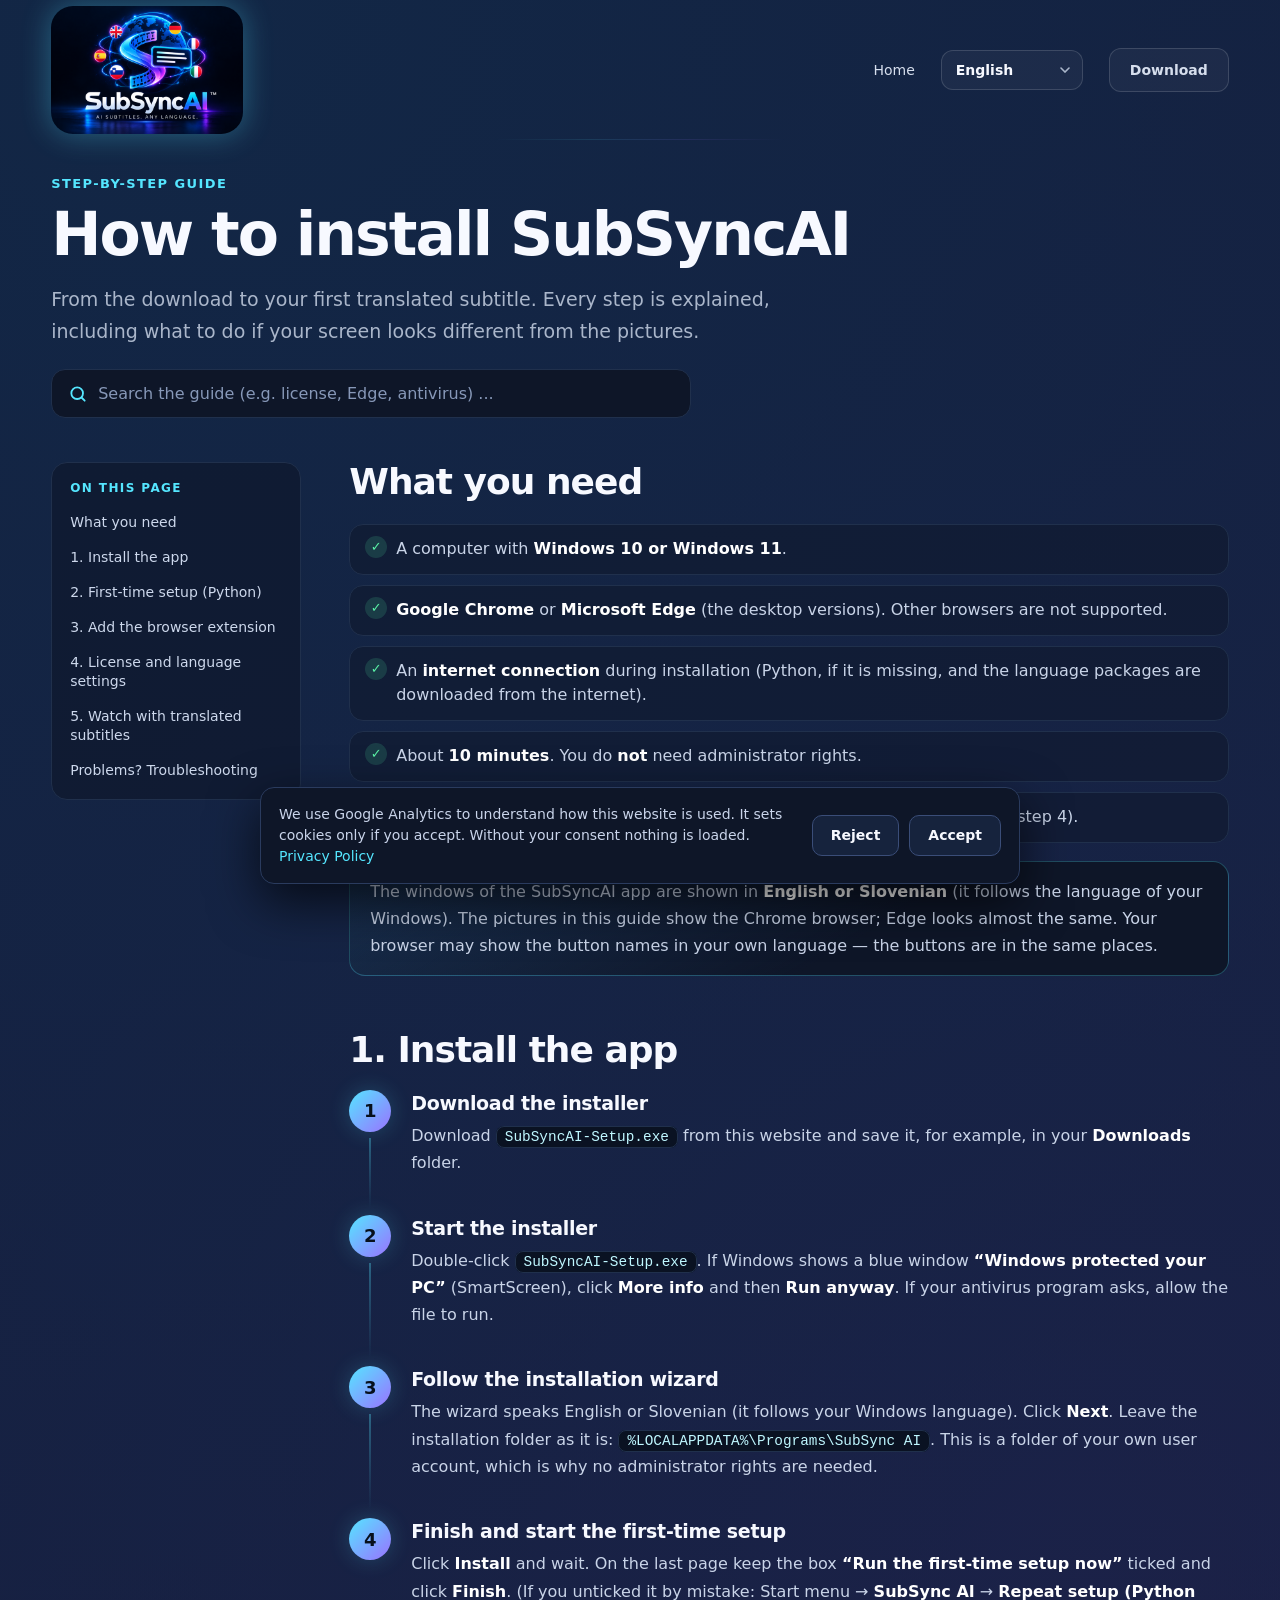
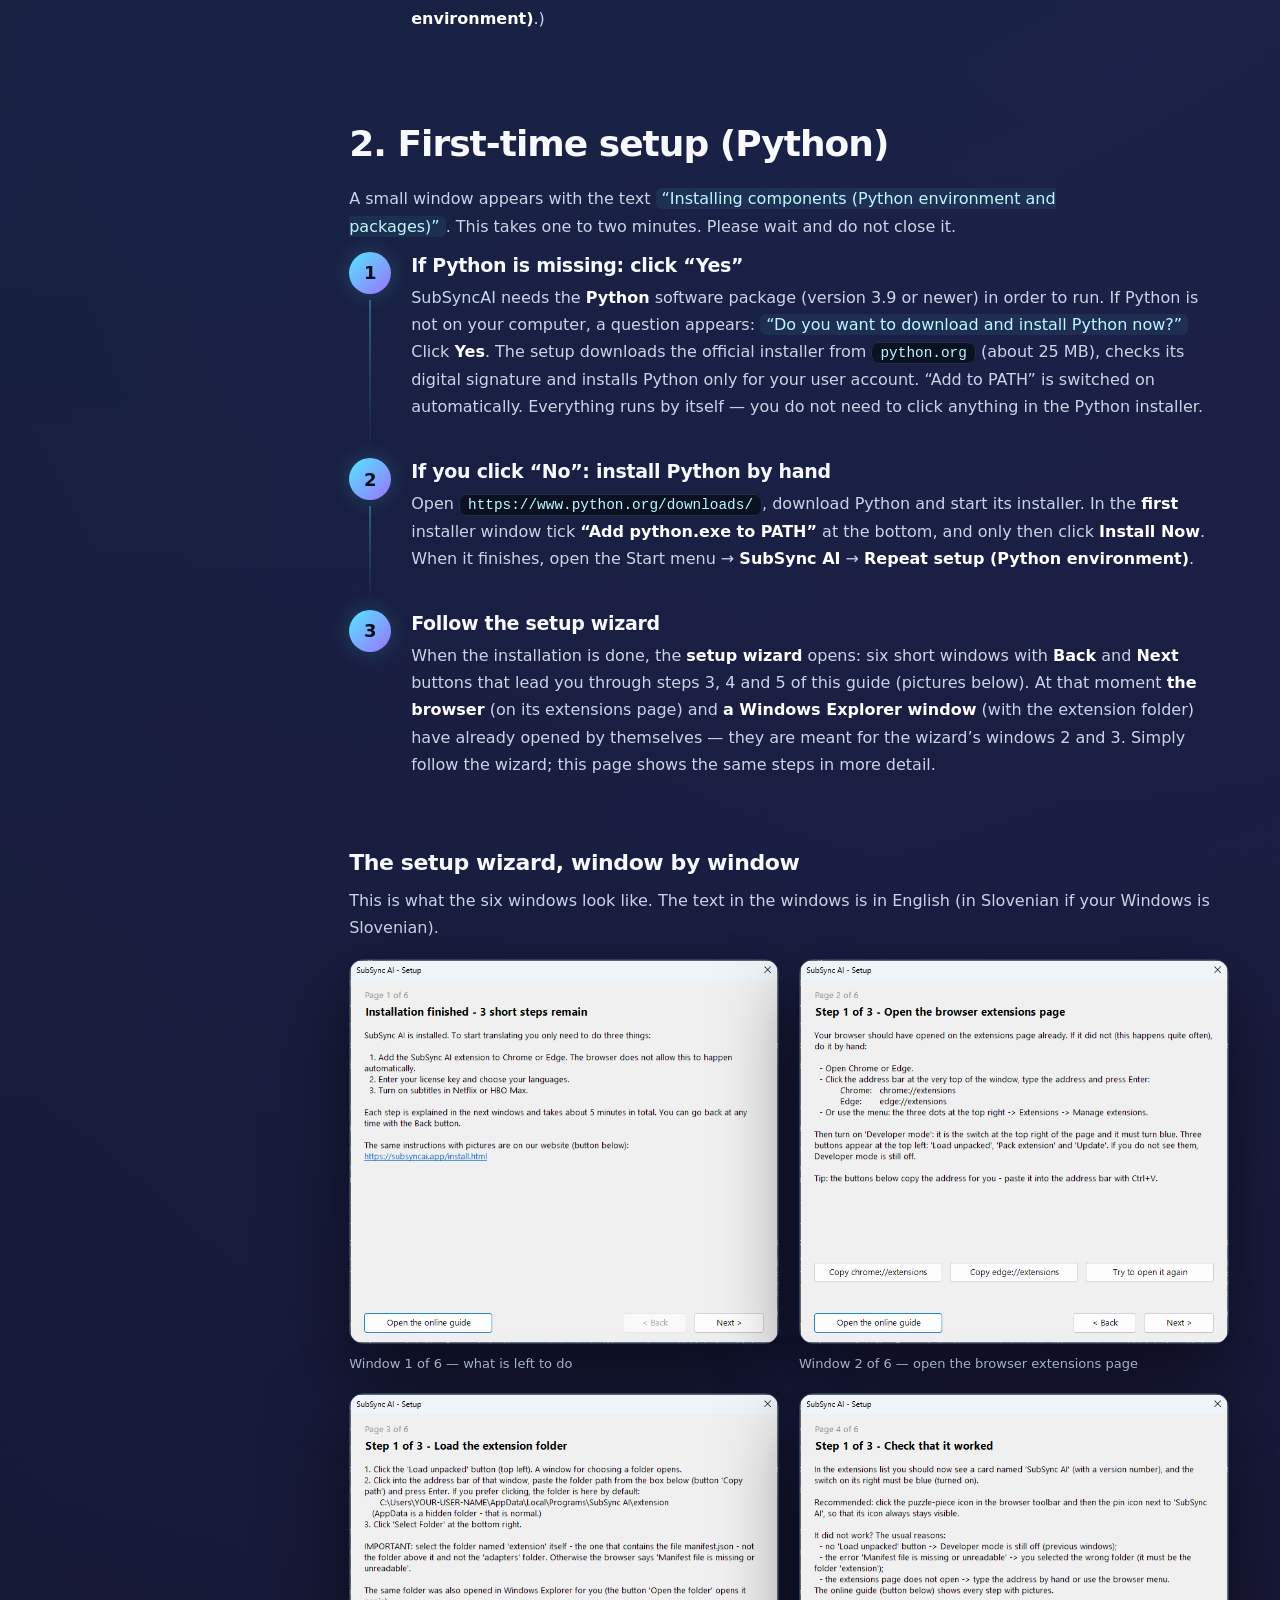
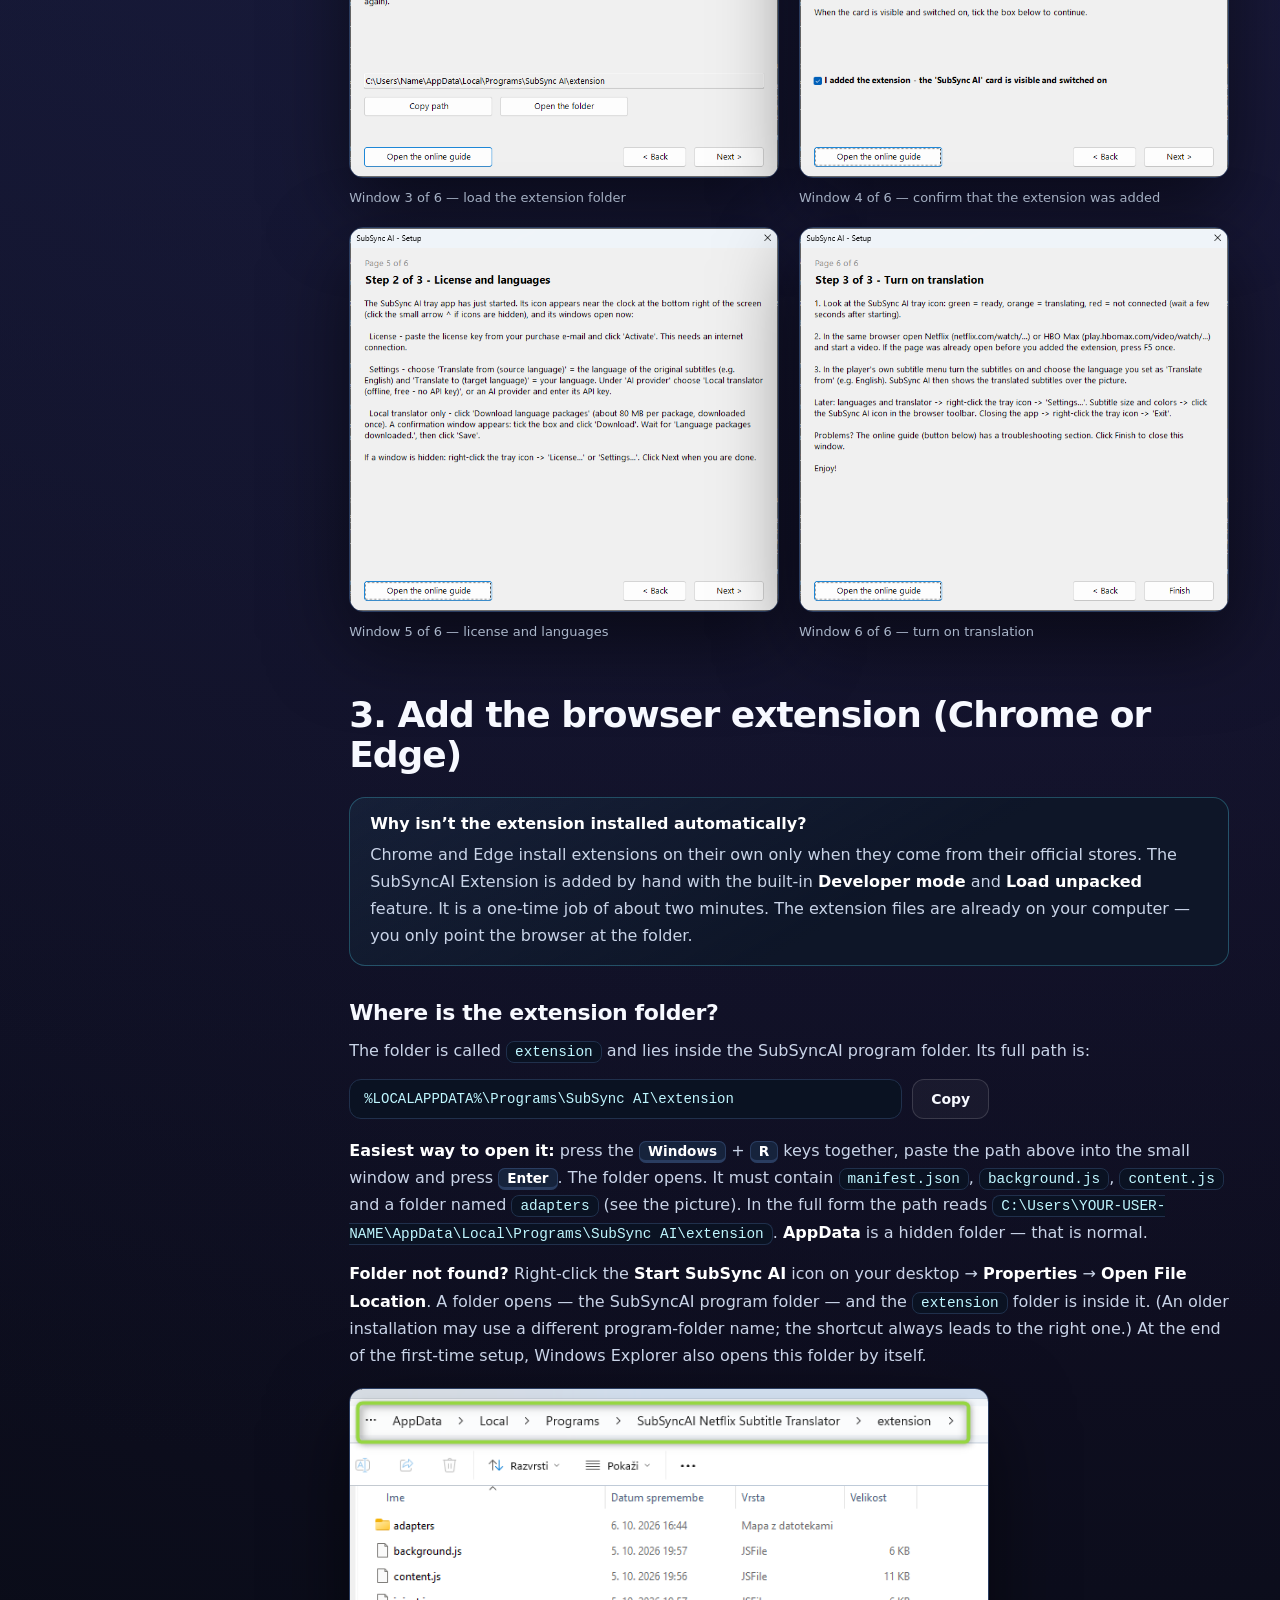
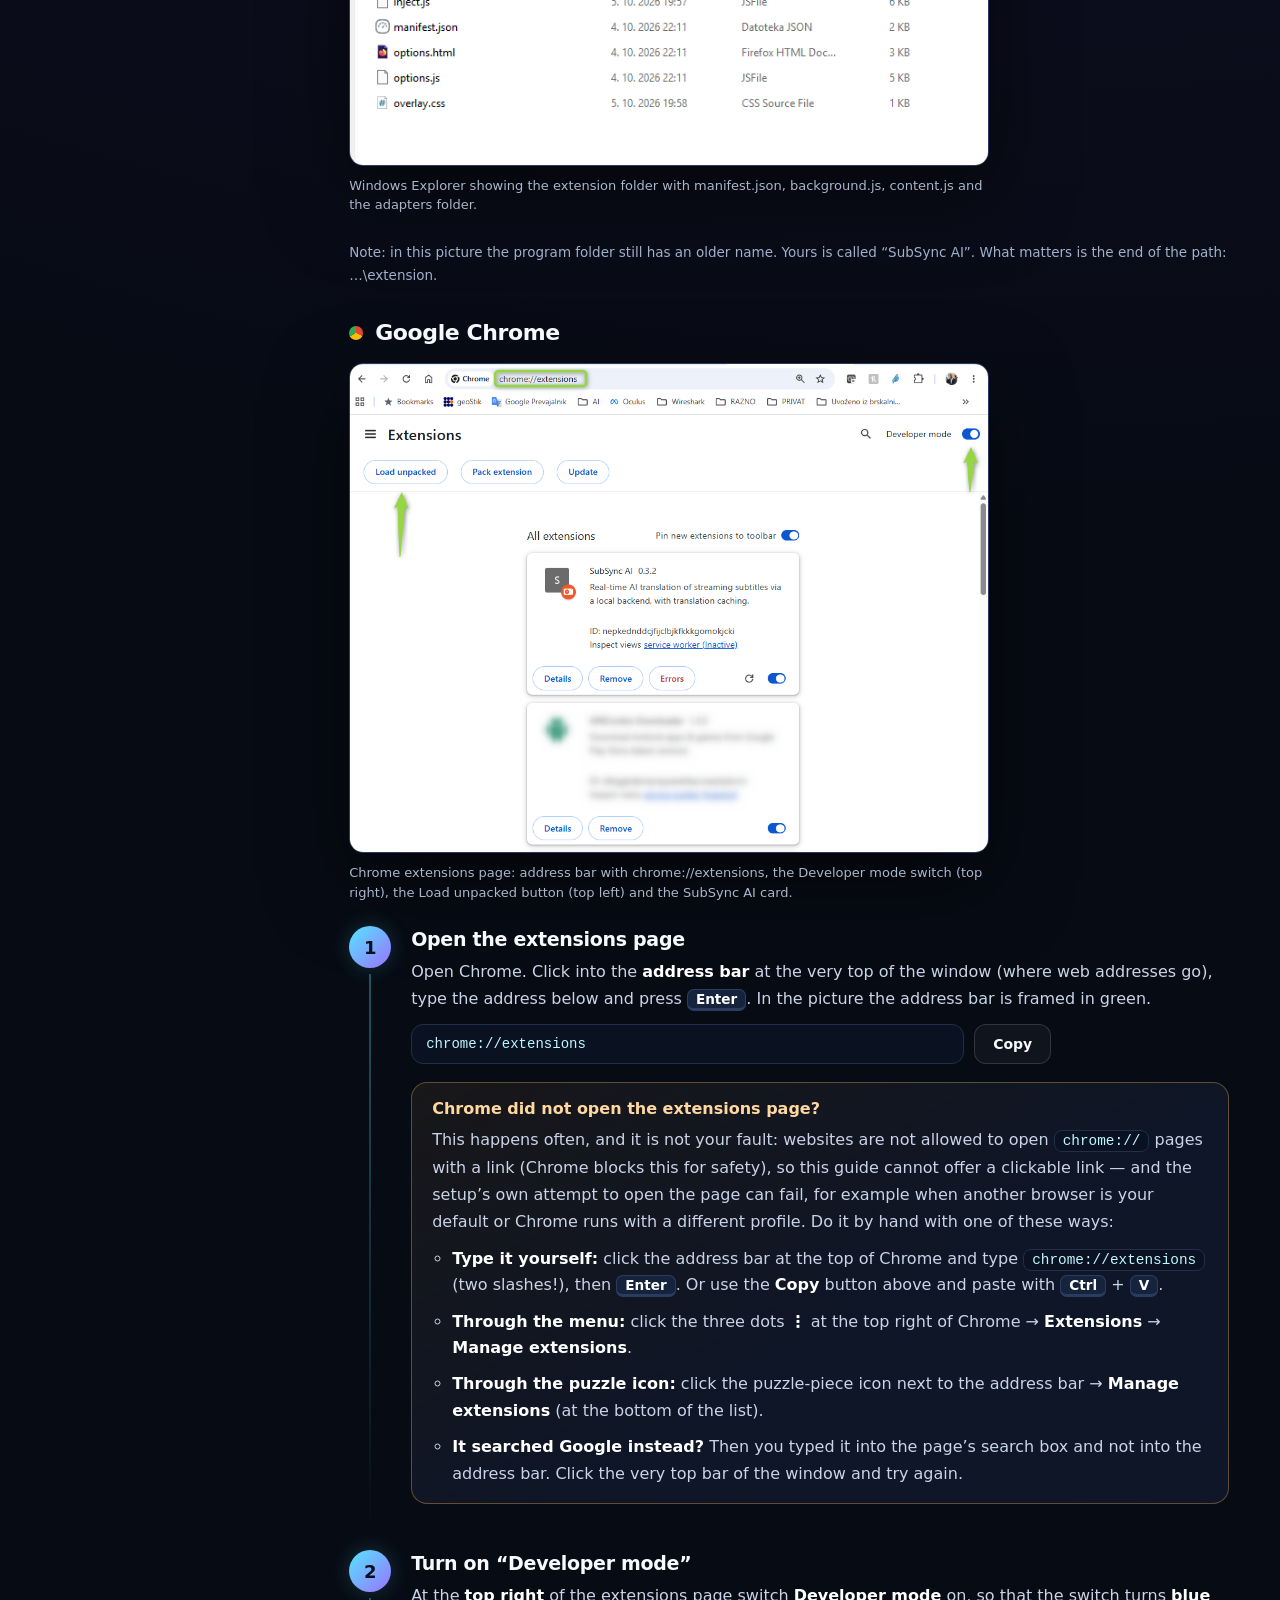
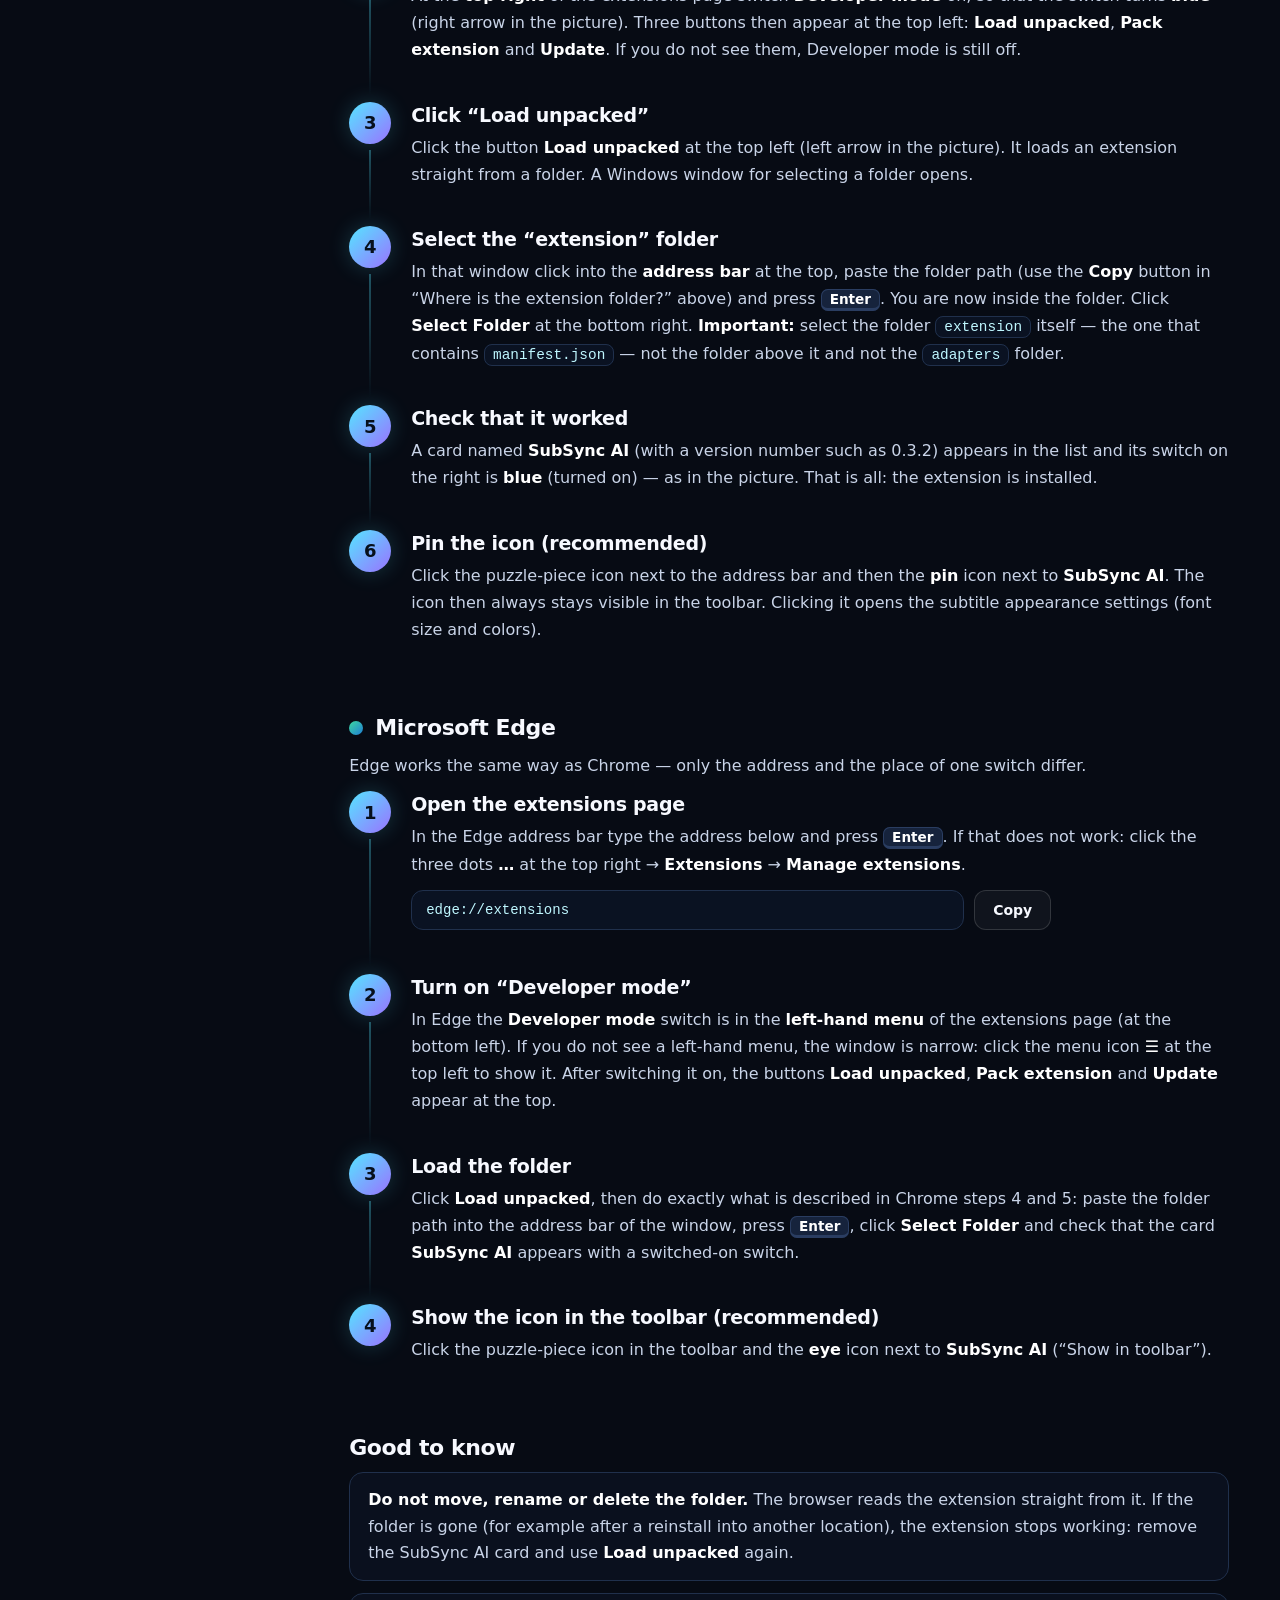
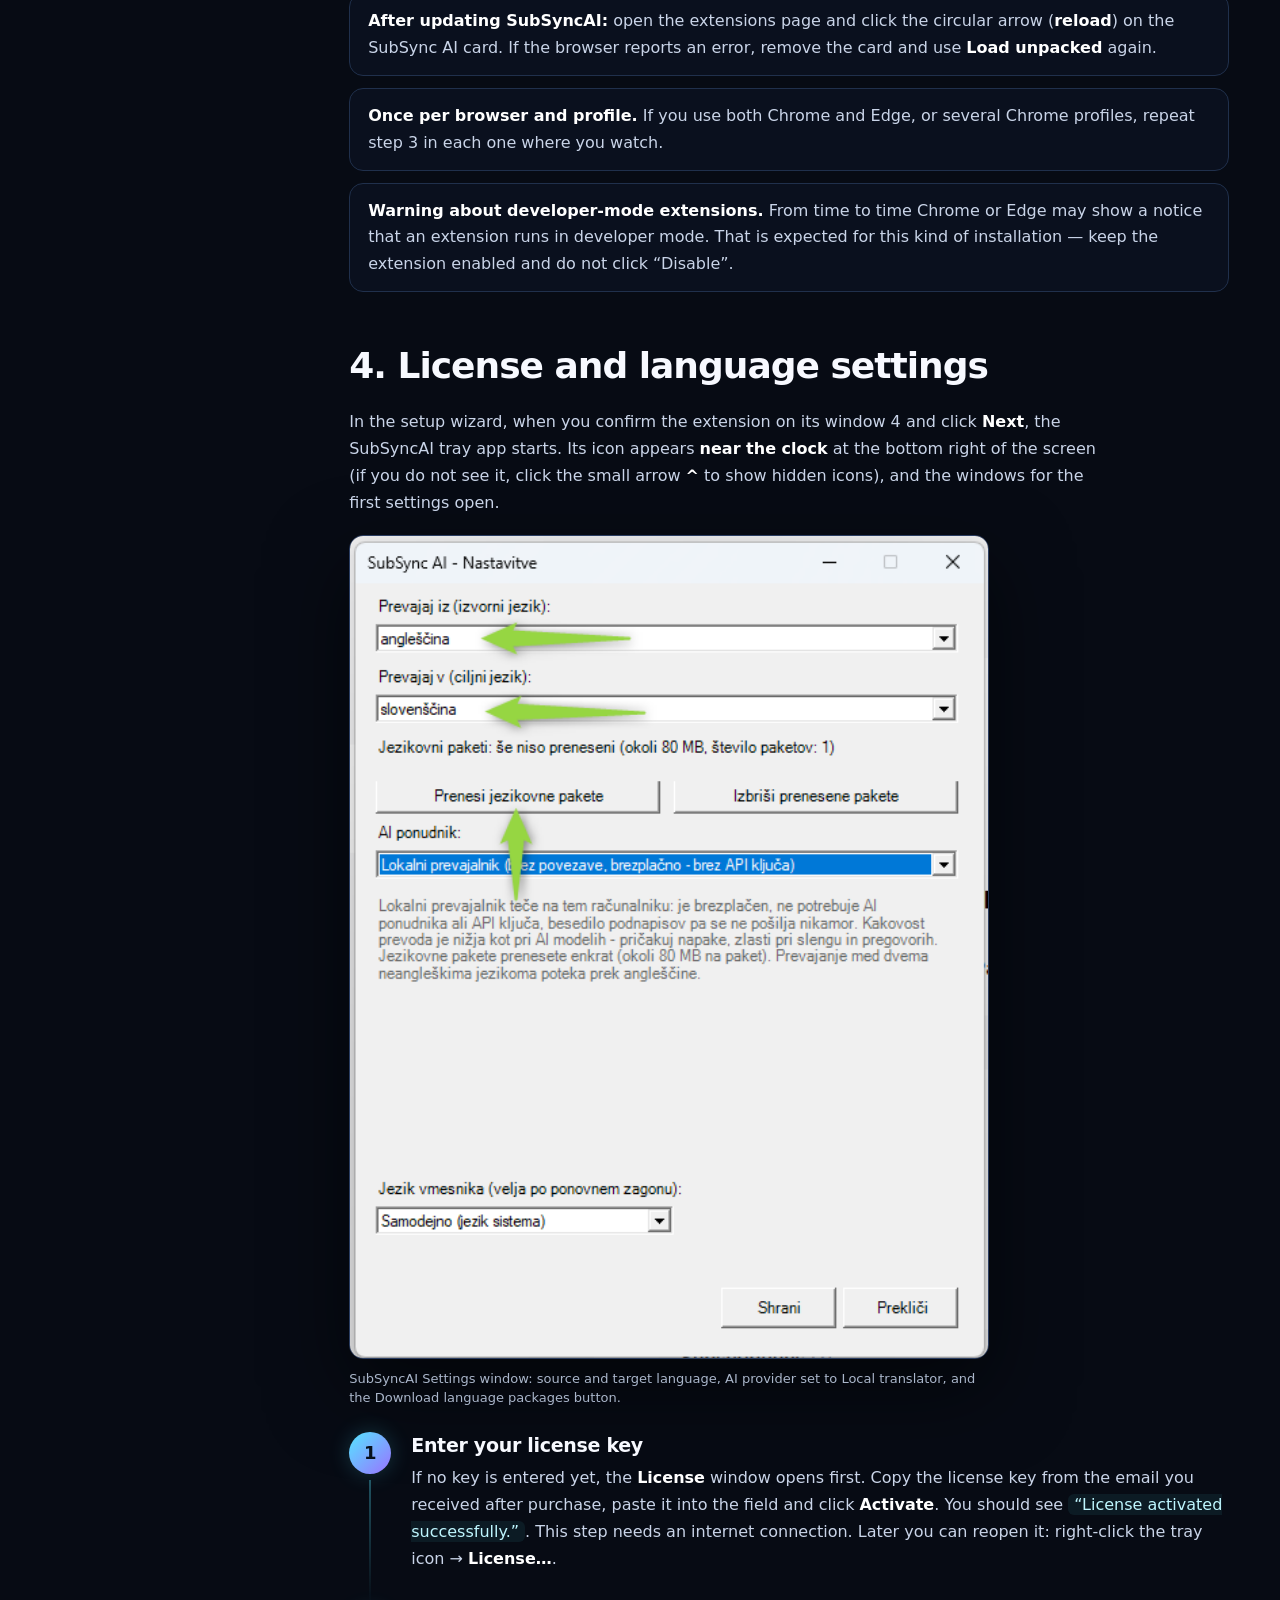
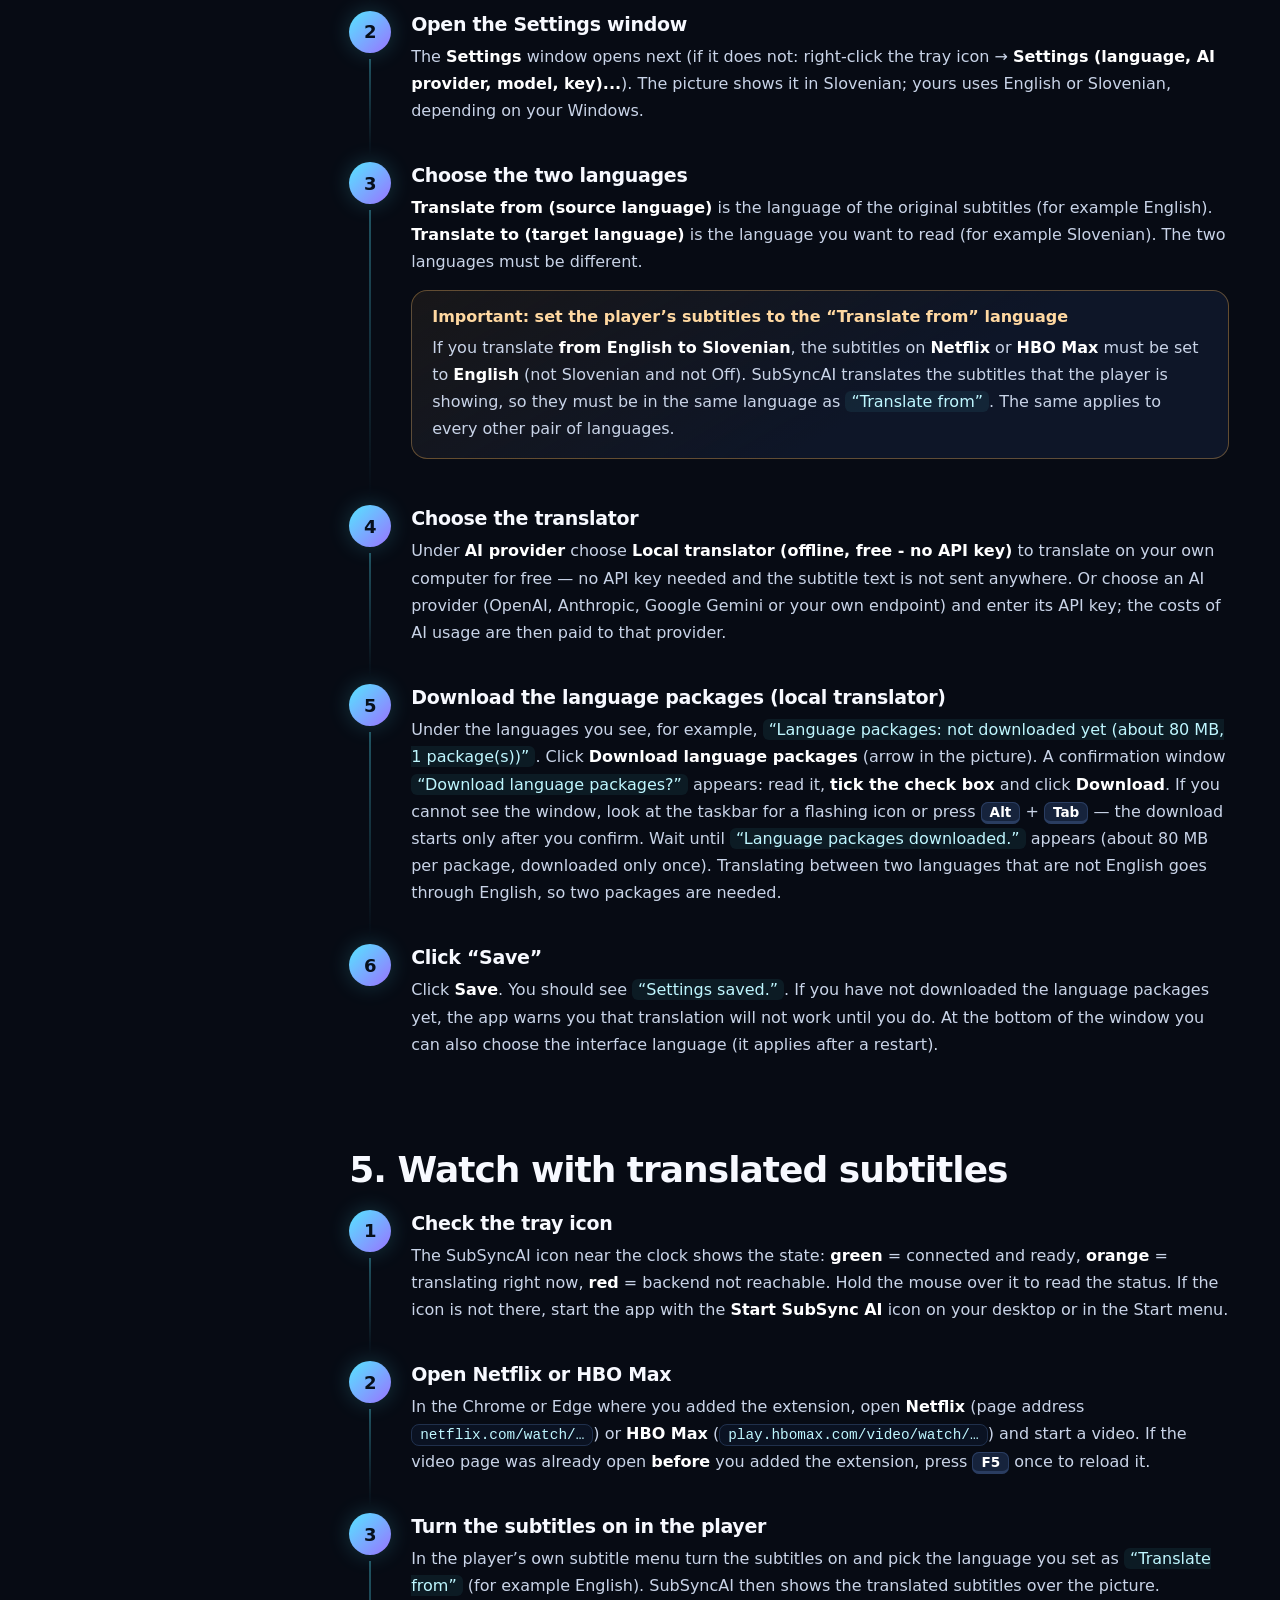
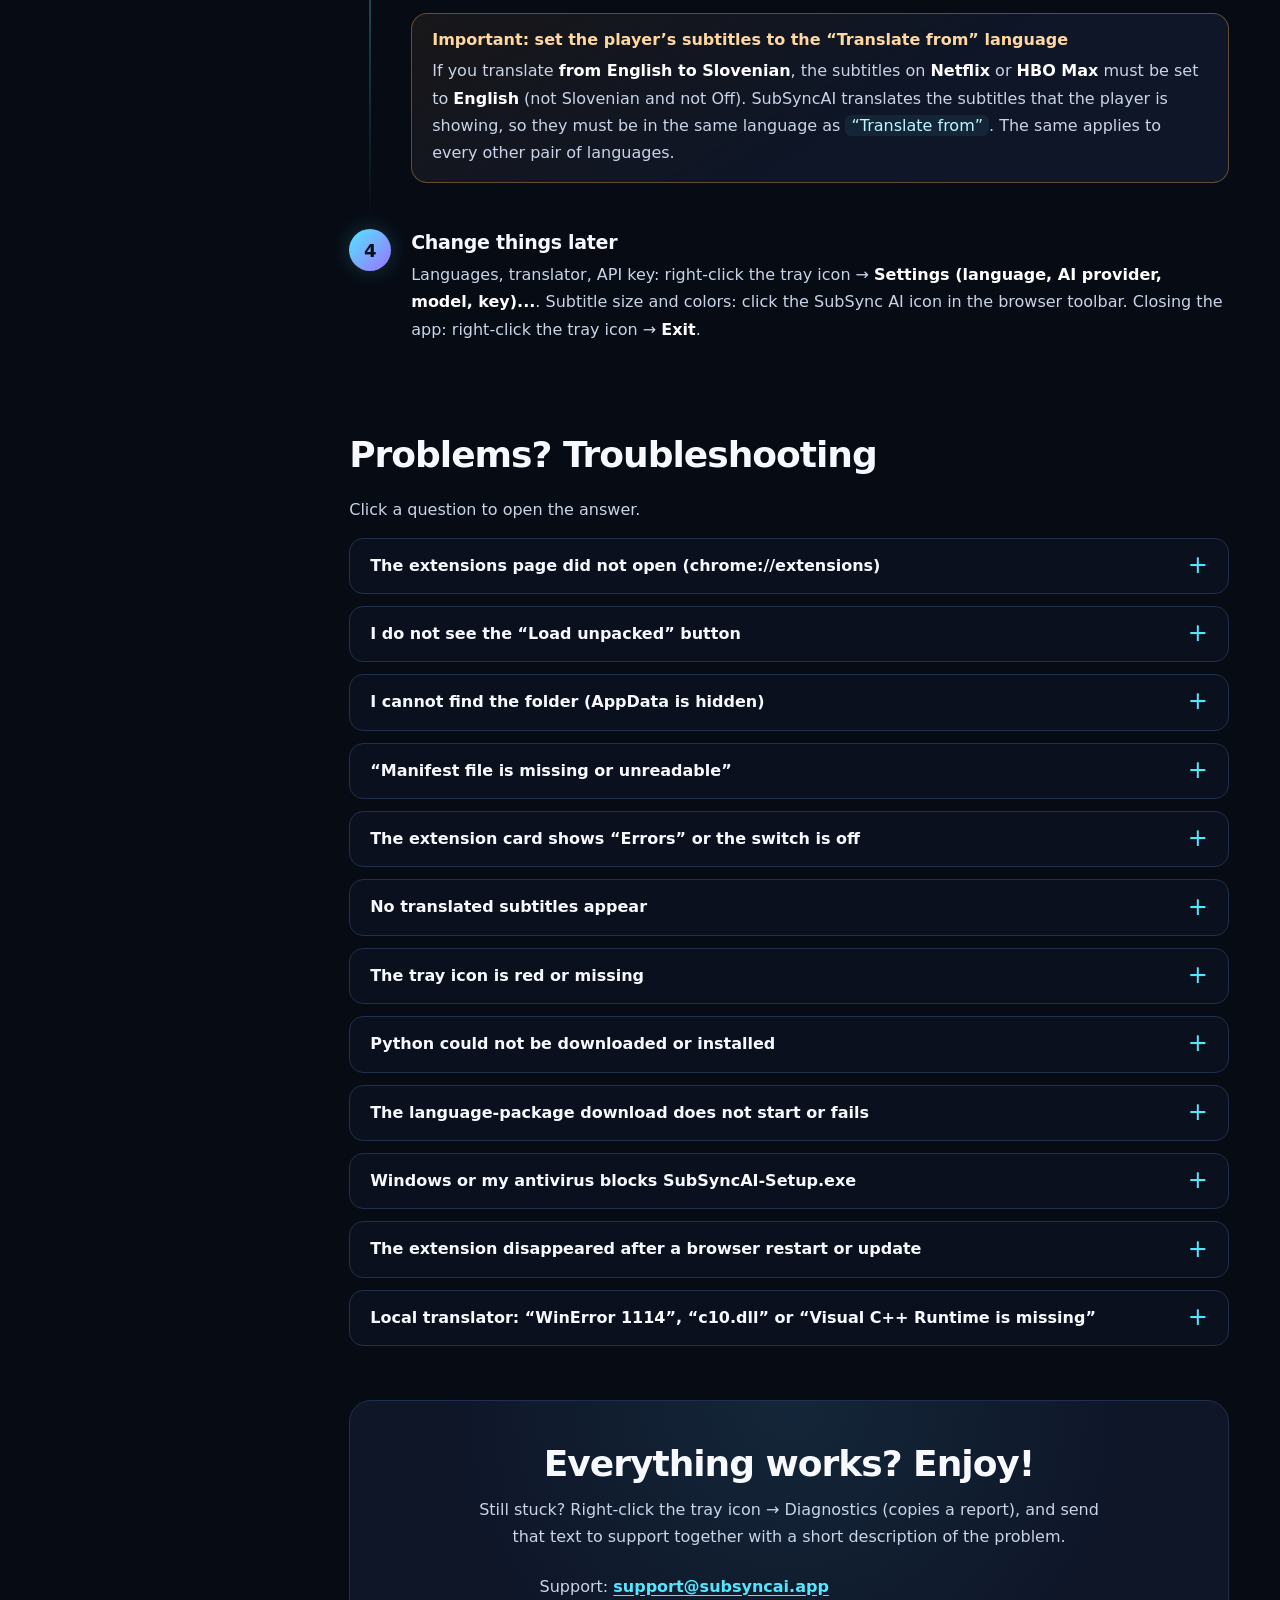
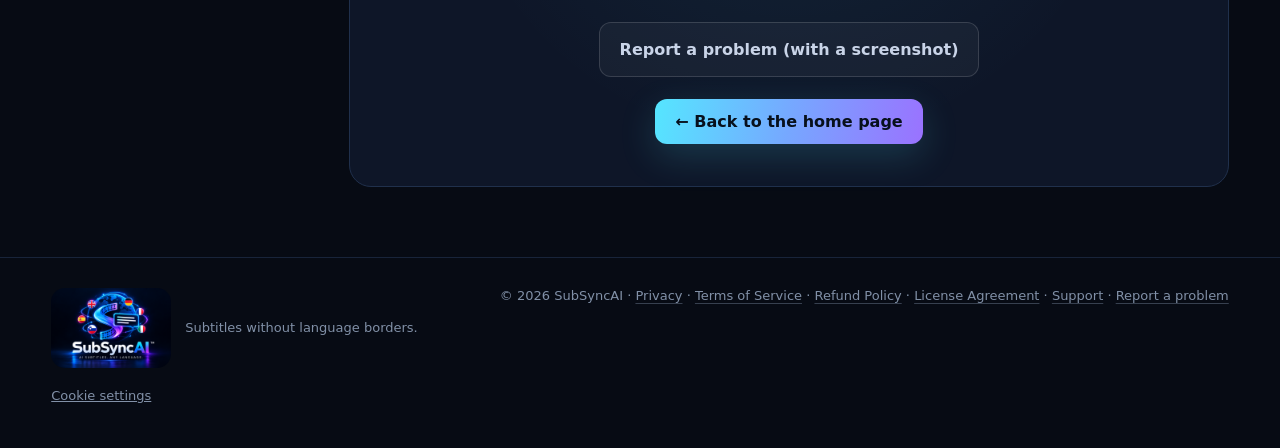
==== commit 6998470a: "Added ticketing" ====
--- a/install.html
+++ b/install.html
@@ -24,7 +24,7 @@
 <section class="g-end"><h2 data-i18n="end_h">Everything works? Enjoy!</h2><p data-i18n="end_b">Still stuck? Right-click the tray icon → Diagnostics (copies a report), and send that text to support together with a short description of the problem.</p><p class="support-line"><span data-i18n="support_label">Support:</span> <a href="mailto:support@subsyncai.app">support@subsyncai.app</a></p><p><a class="btn" href="report.html" data-i18n="rp_link">Report a problem (with a screenshot)</a></p><a class="btn primary" href="index.html" data-i18n="end_home">← Back to the home page</a></section>
 </div></div>
 </main>
-<footer class="footer"><div class="wrap"><div><img src="images/logo-nav.png" width="120" height="80" alt="SubSyncAI" style="vertical-align:middle;border-radius:14px;margin-right:14px"><span data-i18n="foot_tag">Subtitles without language borders.</span></div><div data-i18n="foot_copy">© 2026 SubSyncAI · <a href="privacy.html">Privacy</a> · <a href="terms.html">Terms of Service</a> · <a href="refund.html">Refund Policy</a> · <a href="license.html">License Agreement</a> · <a href="mailto:support@subsyncai.app">Support</a></div></div></footer>
+<footer class="footer"><div class="wrap"><div><img src="images/logo-nav.png" width="120" height="80" alt="SubSyncAI" style="vertical-align:middle;border-radius:14px;margin-right:14px"><span data-i18n="foot_tag">Subtitles without language borders.</span></div><div data-i18n="foot_copy">© 2026 SubSyncAI · <a href="privacy.html">Privacy</a> · <a href="terms.html">Terms of Service</a> · <a href="refund.html">Refund Policy</a> · <a href="license.html">License Agreement</a> · <a href="mailto:support@subsyncai.app">Support</a> · <a href="report.html">Report a problem</a></div></div></footer>
 <script src="assets/guide-copy.js" defer></script>
 <script src="assets/i18n-install.js"></script>
 <script src="assets/i18n.js"></script>
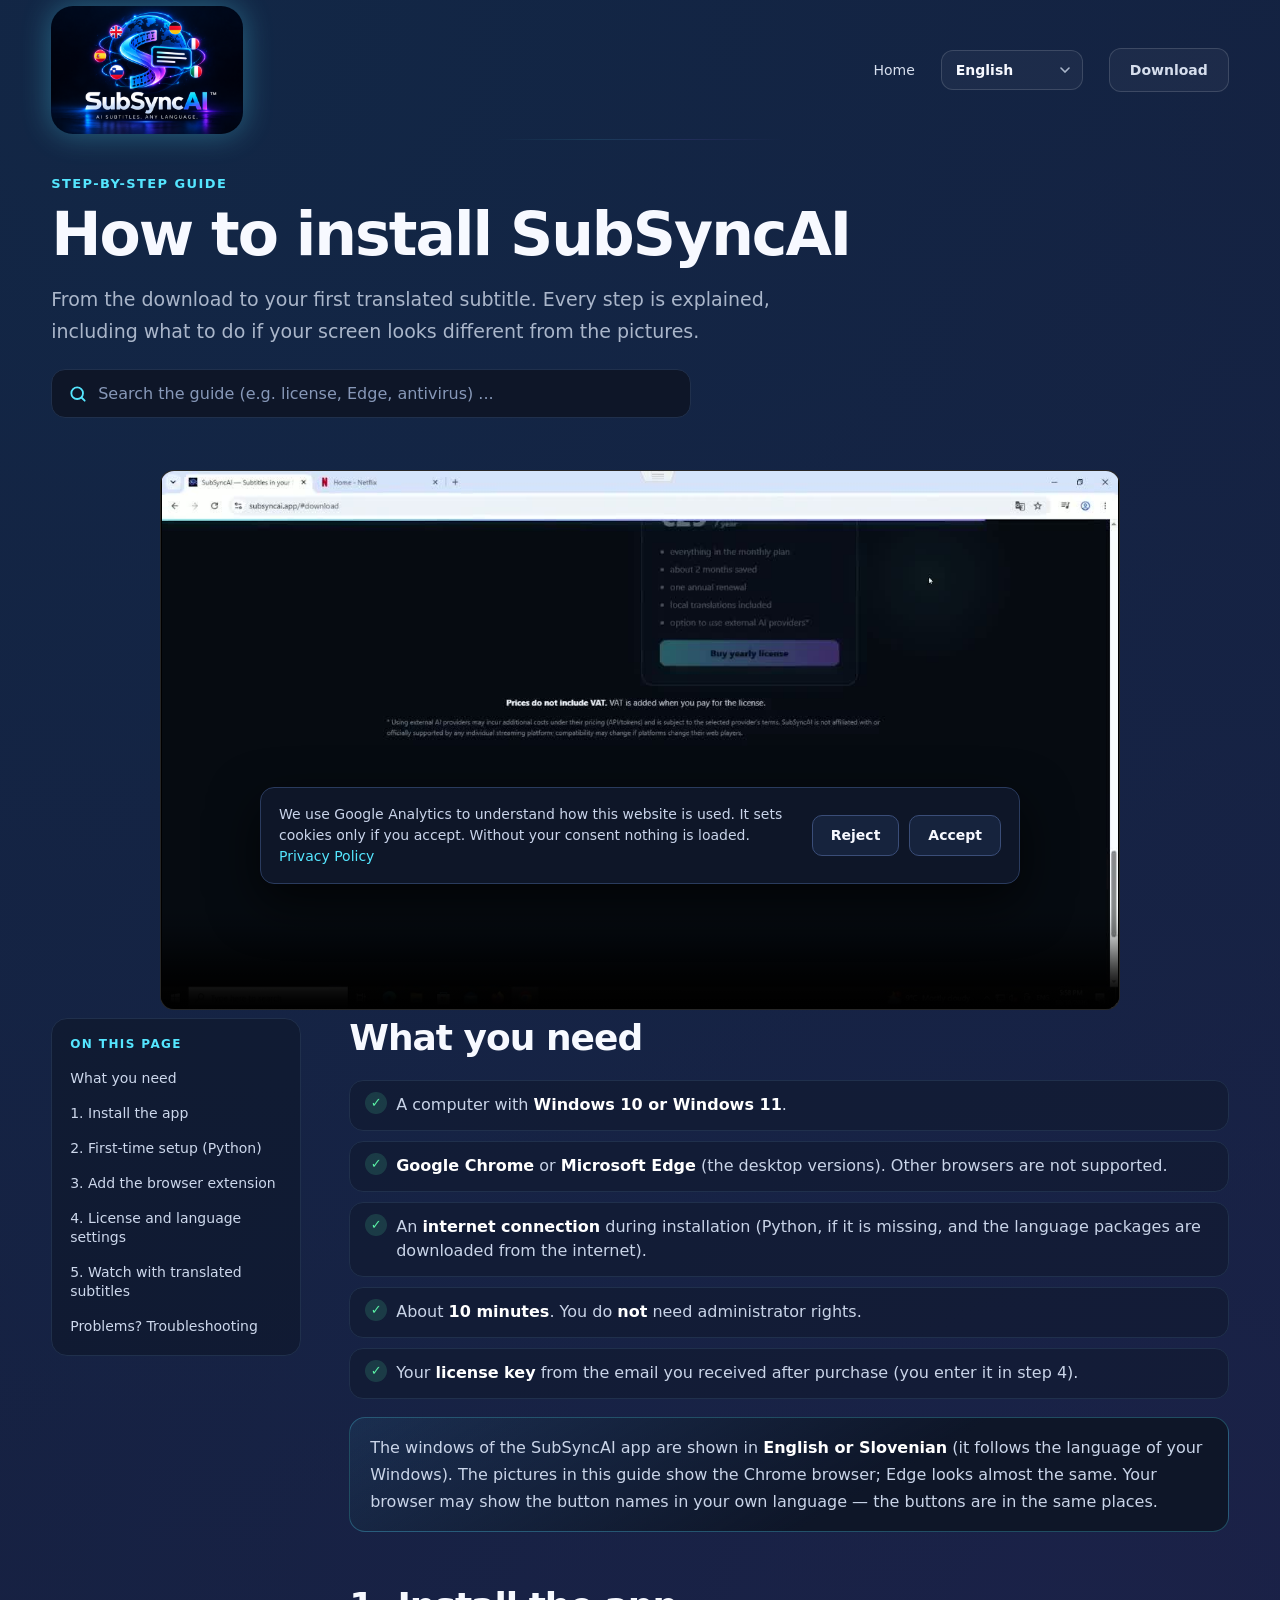
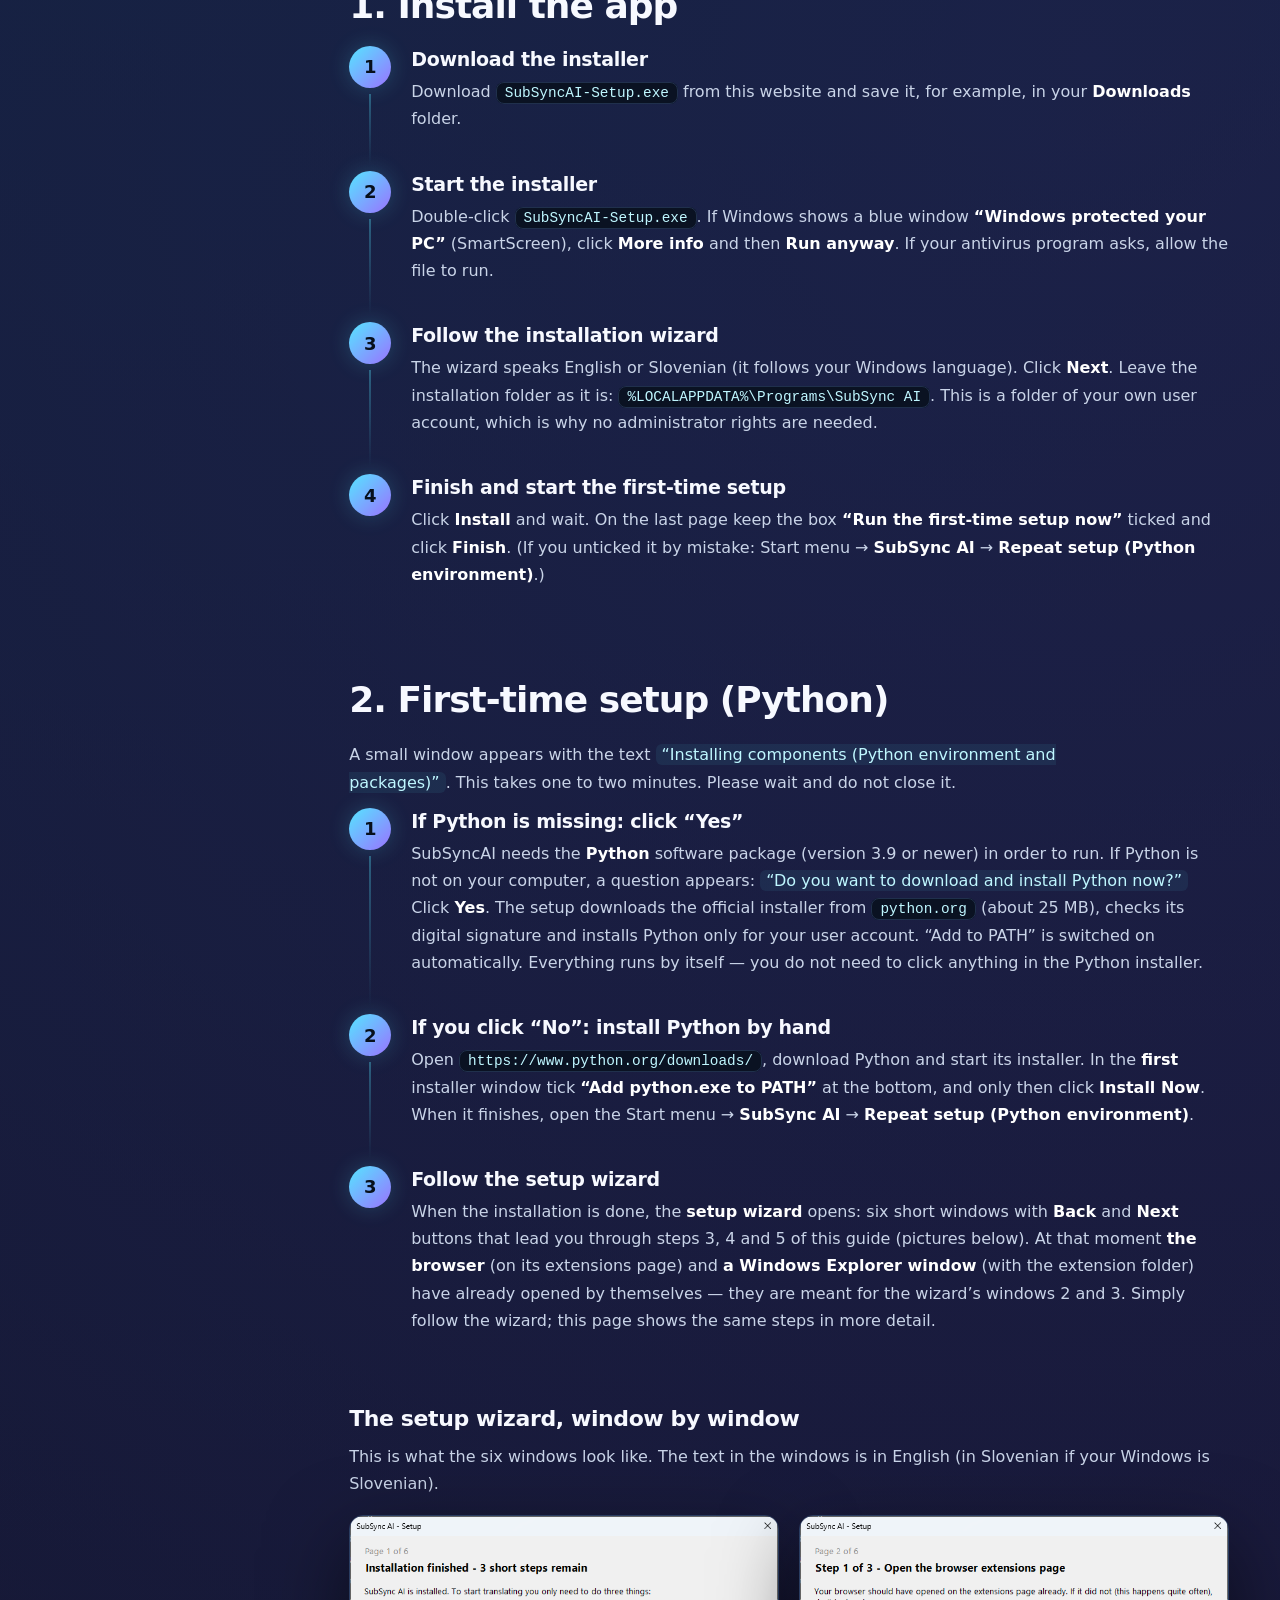
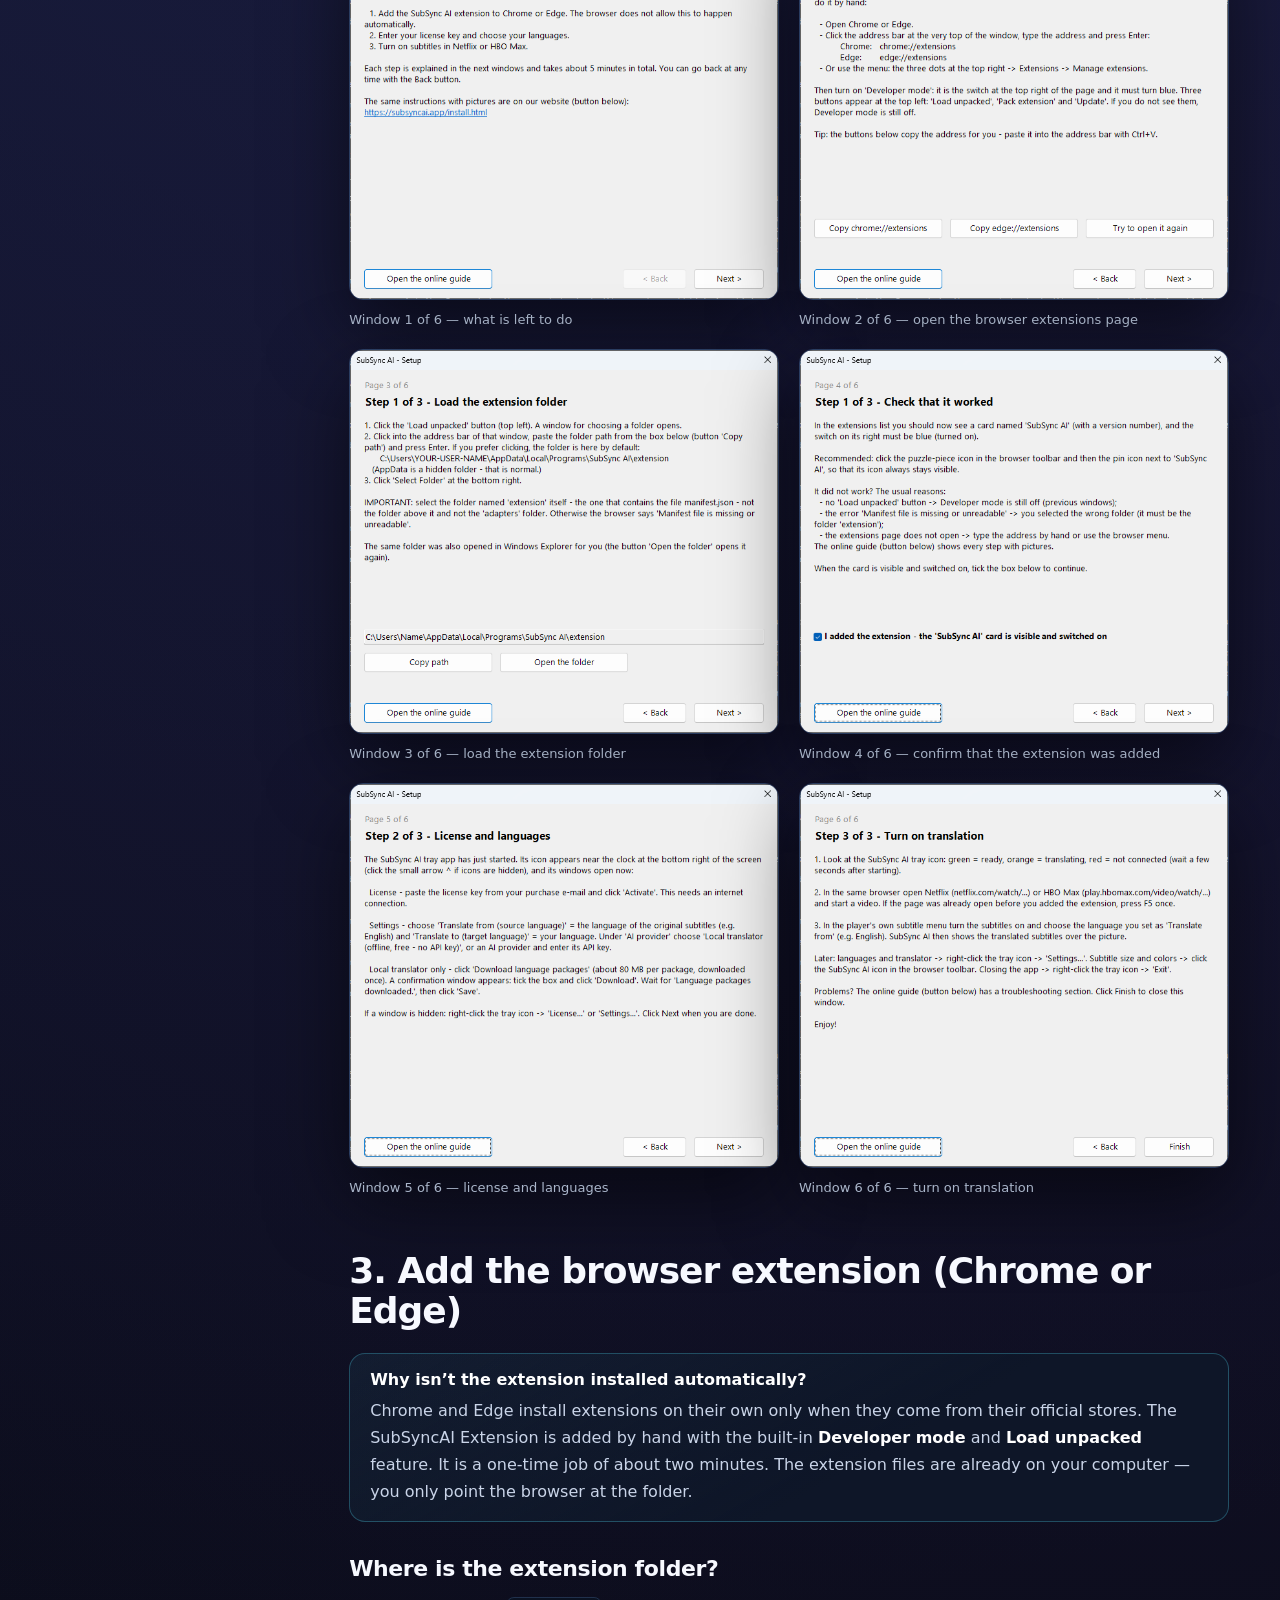
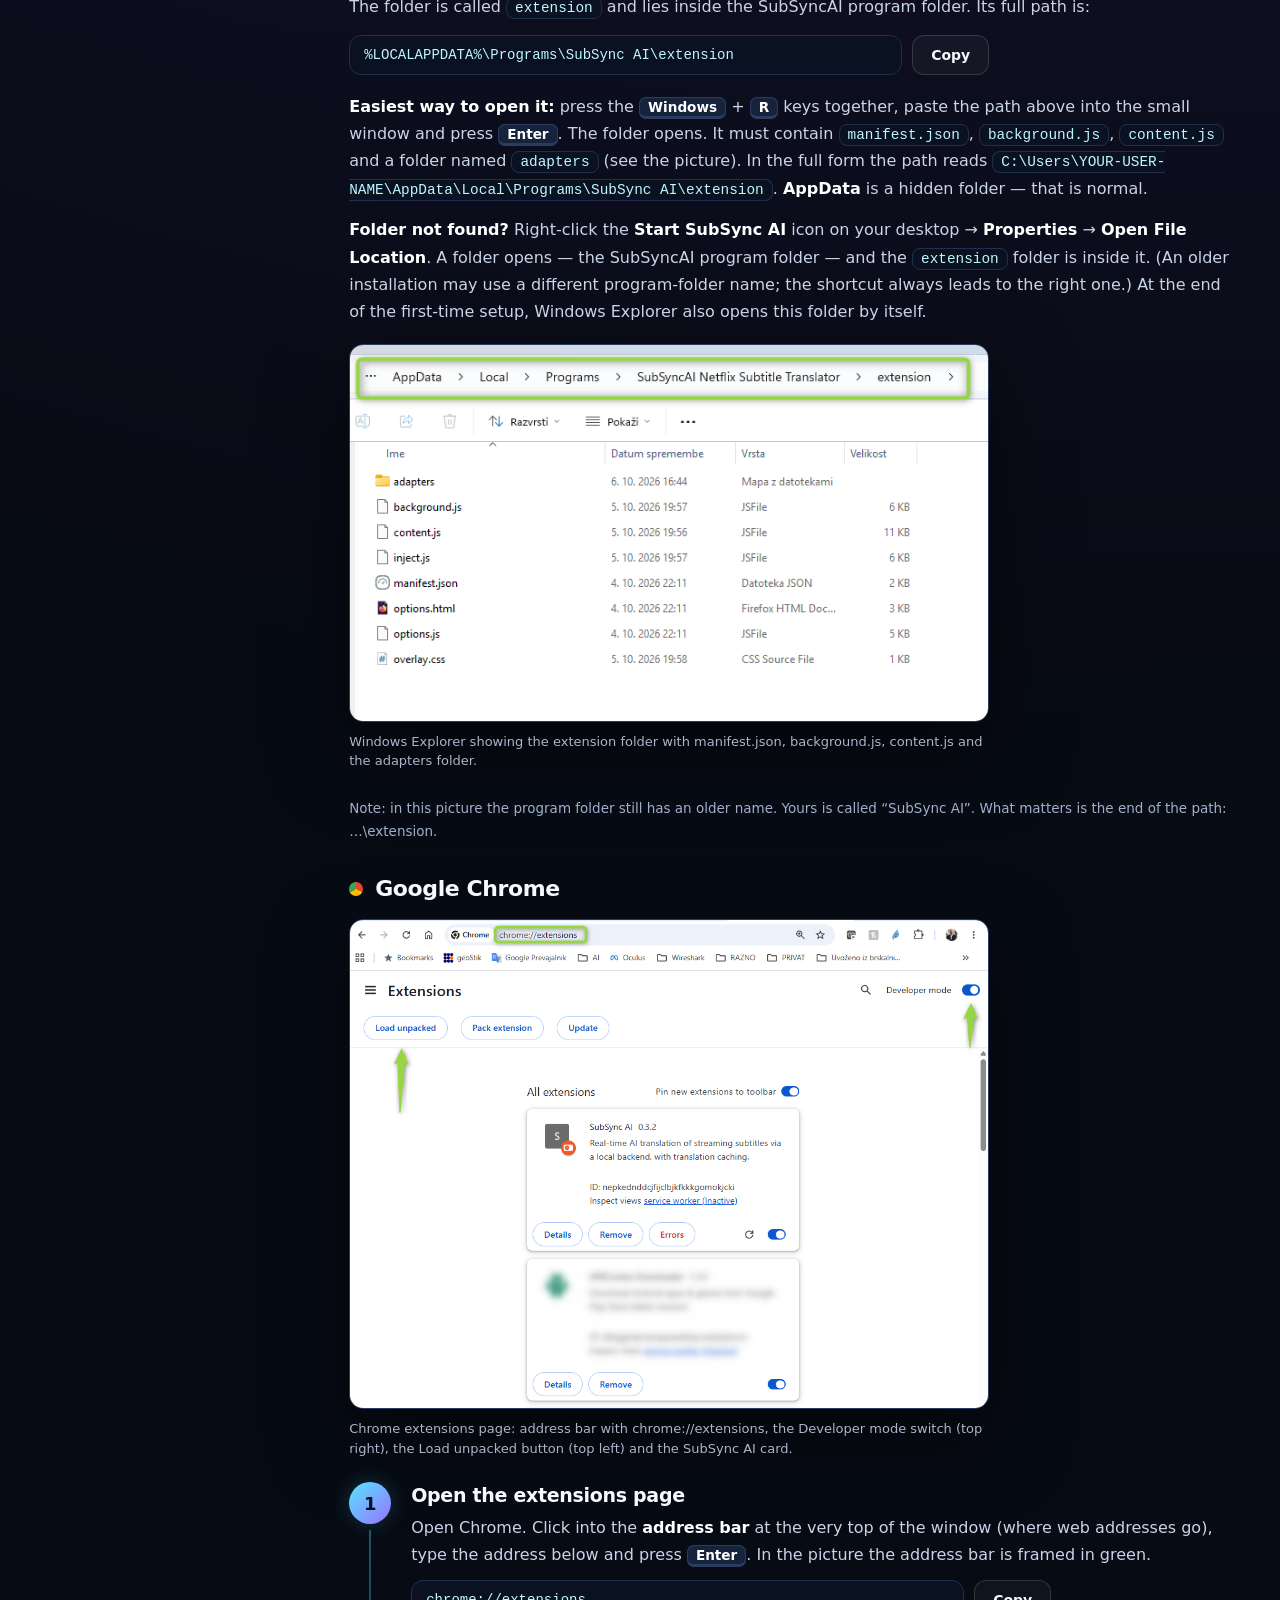
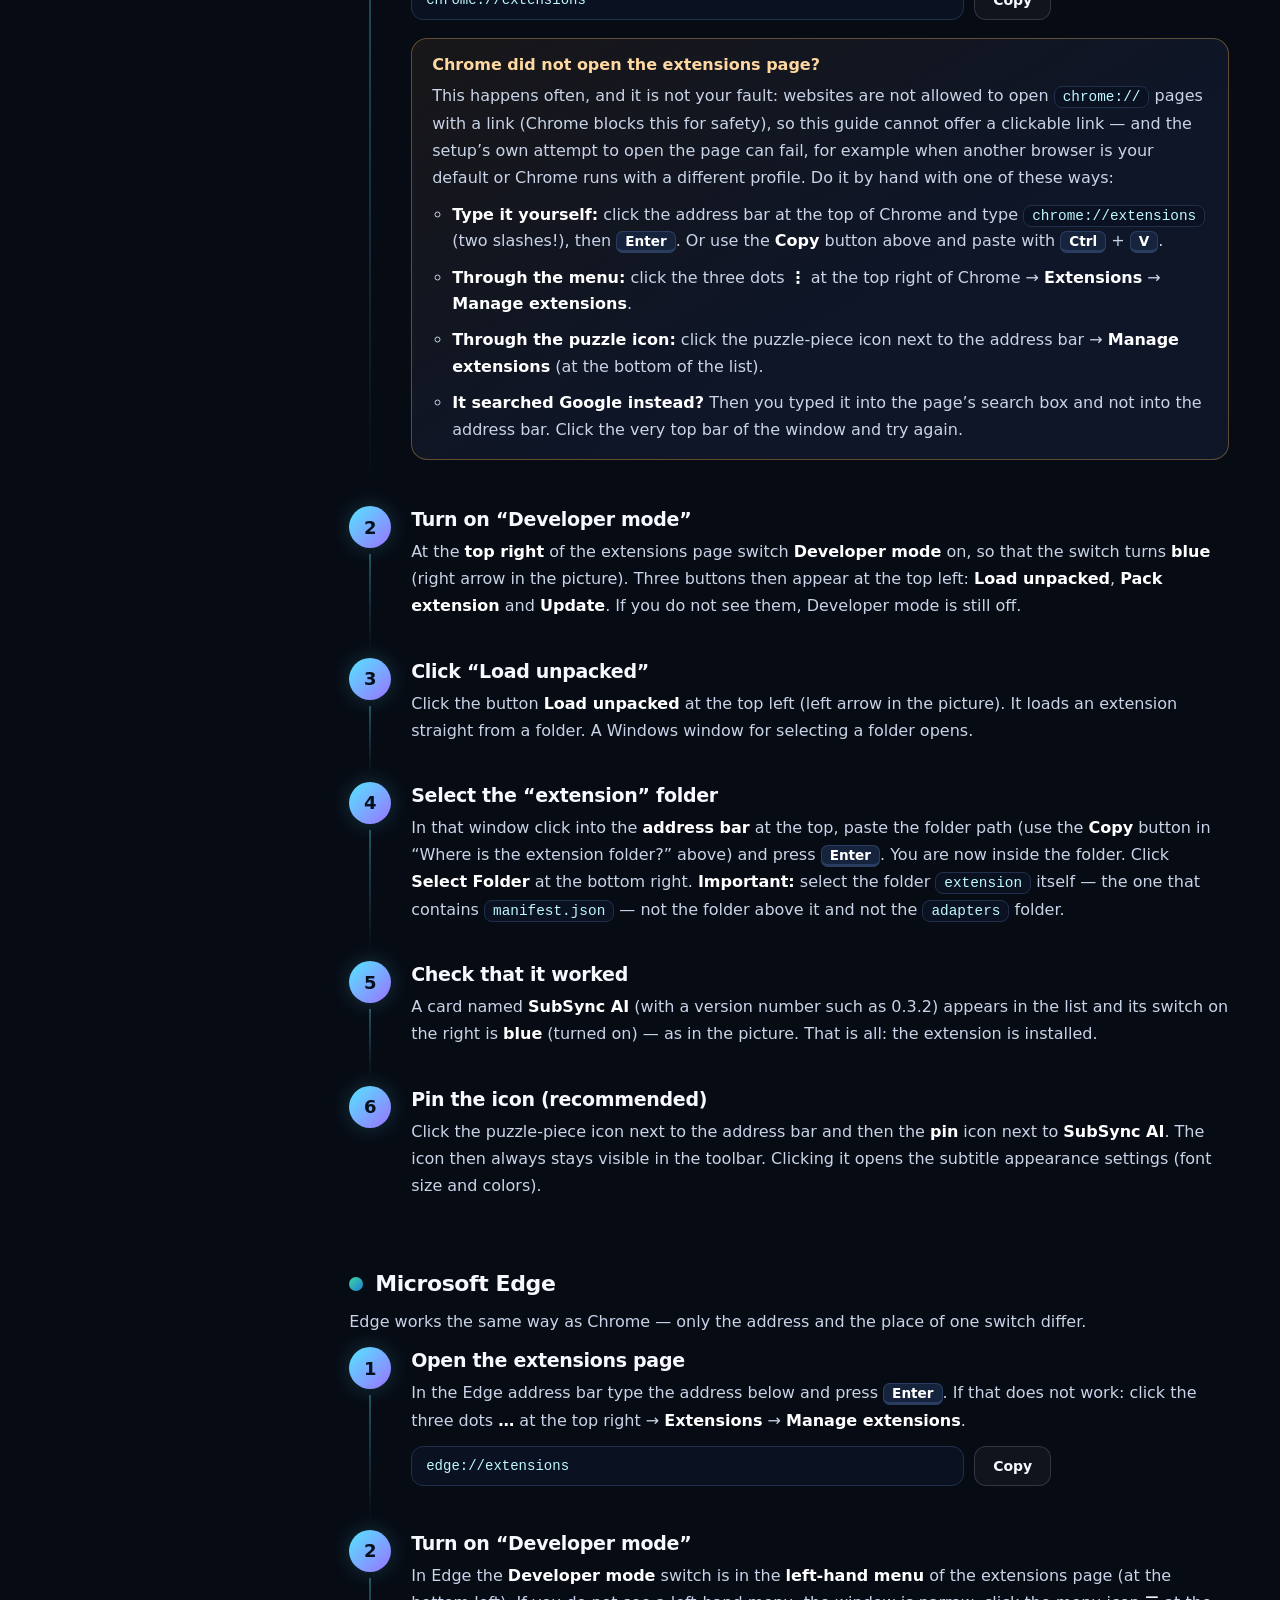
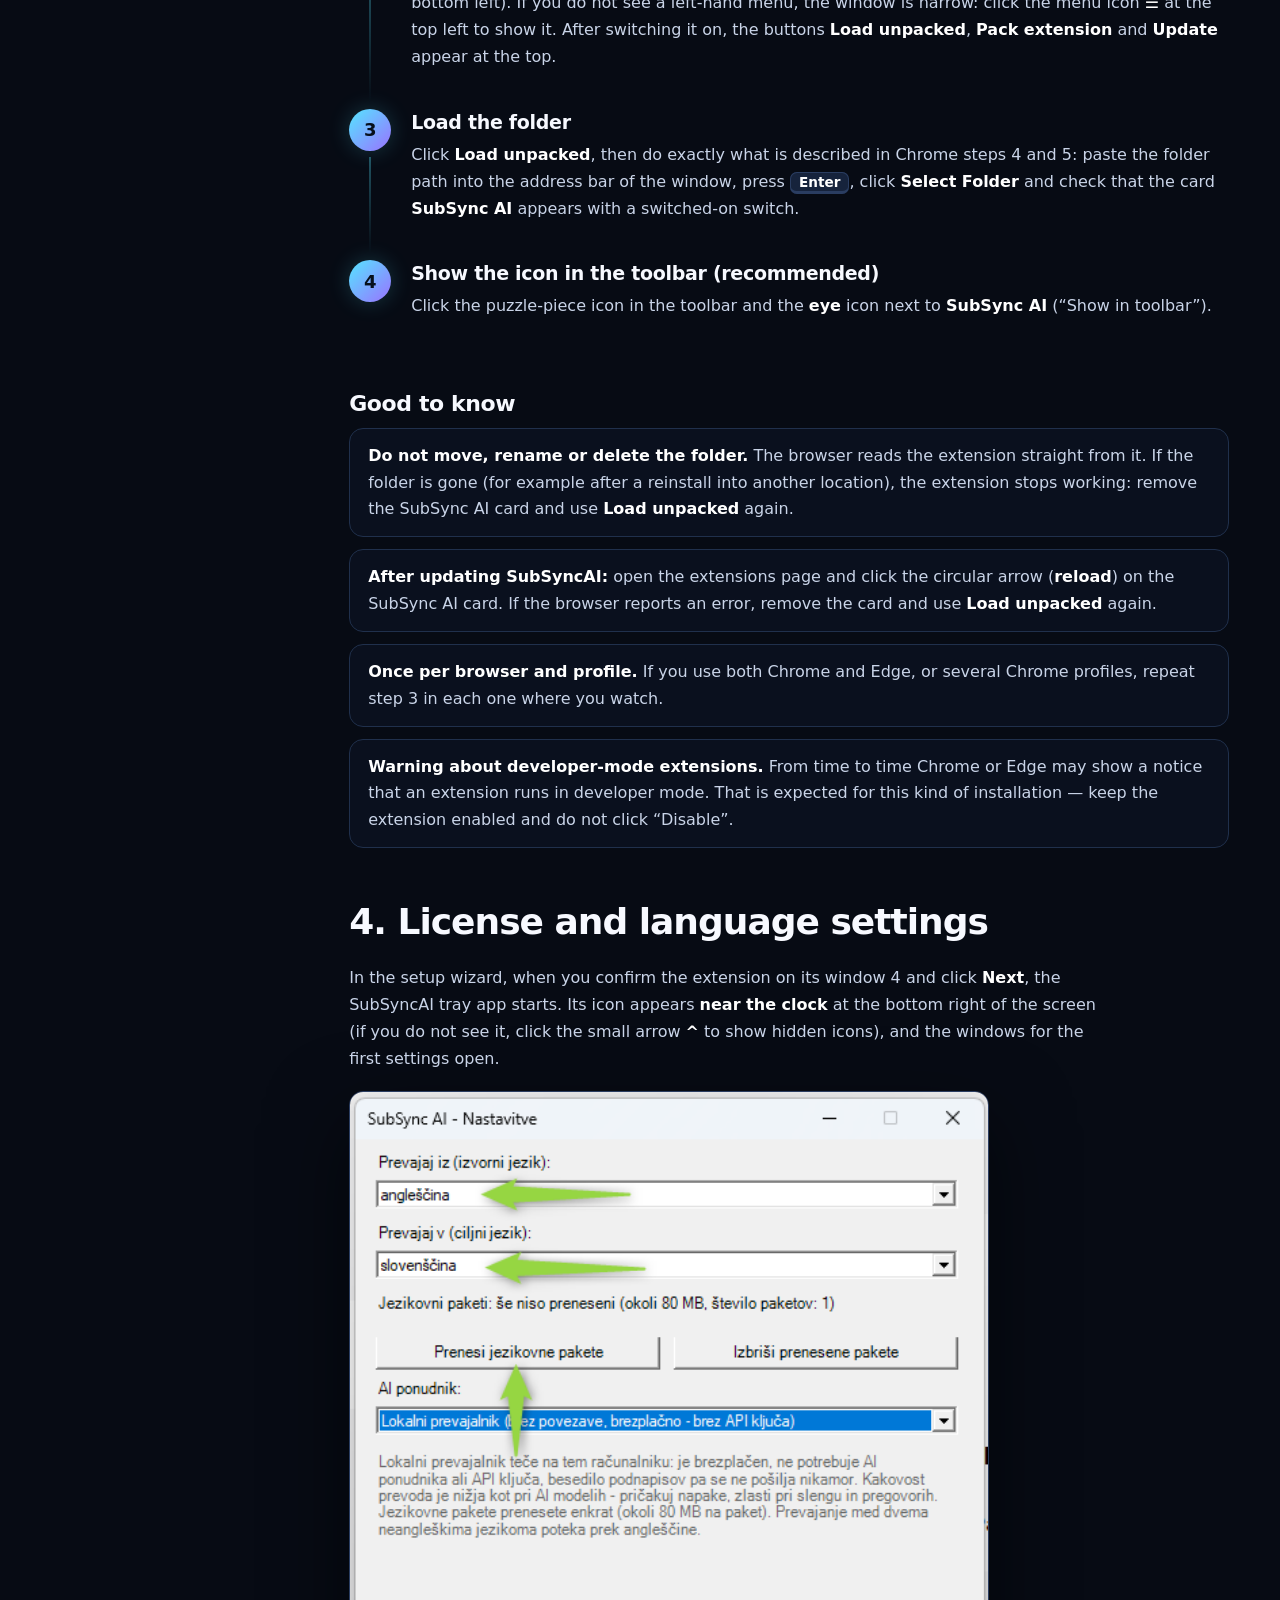
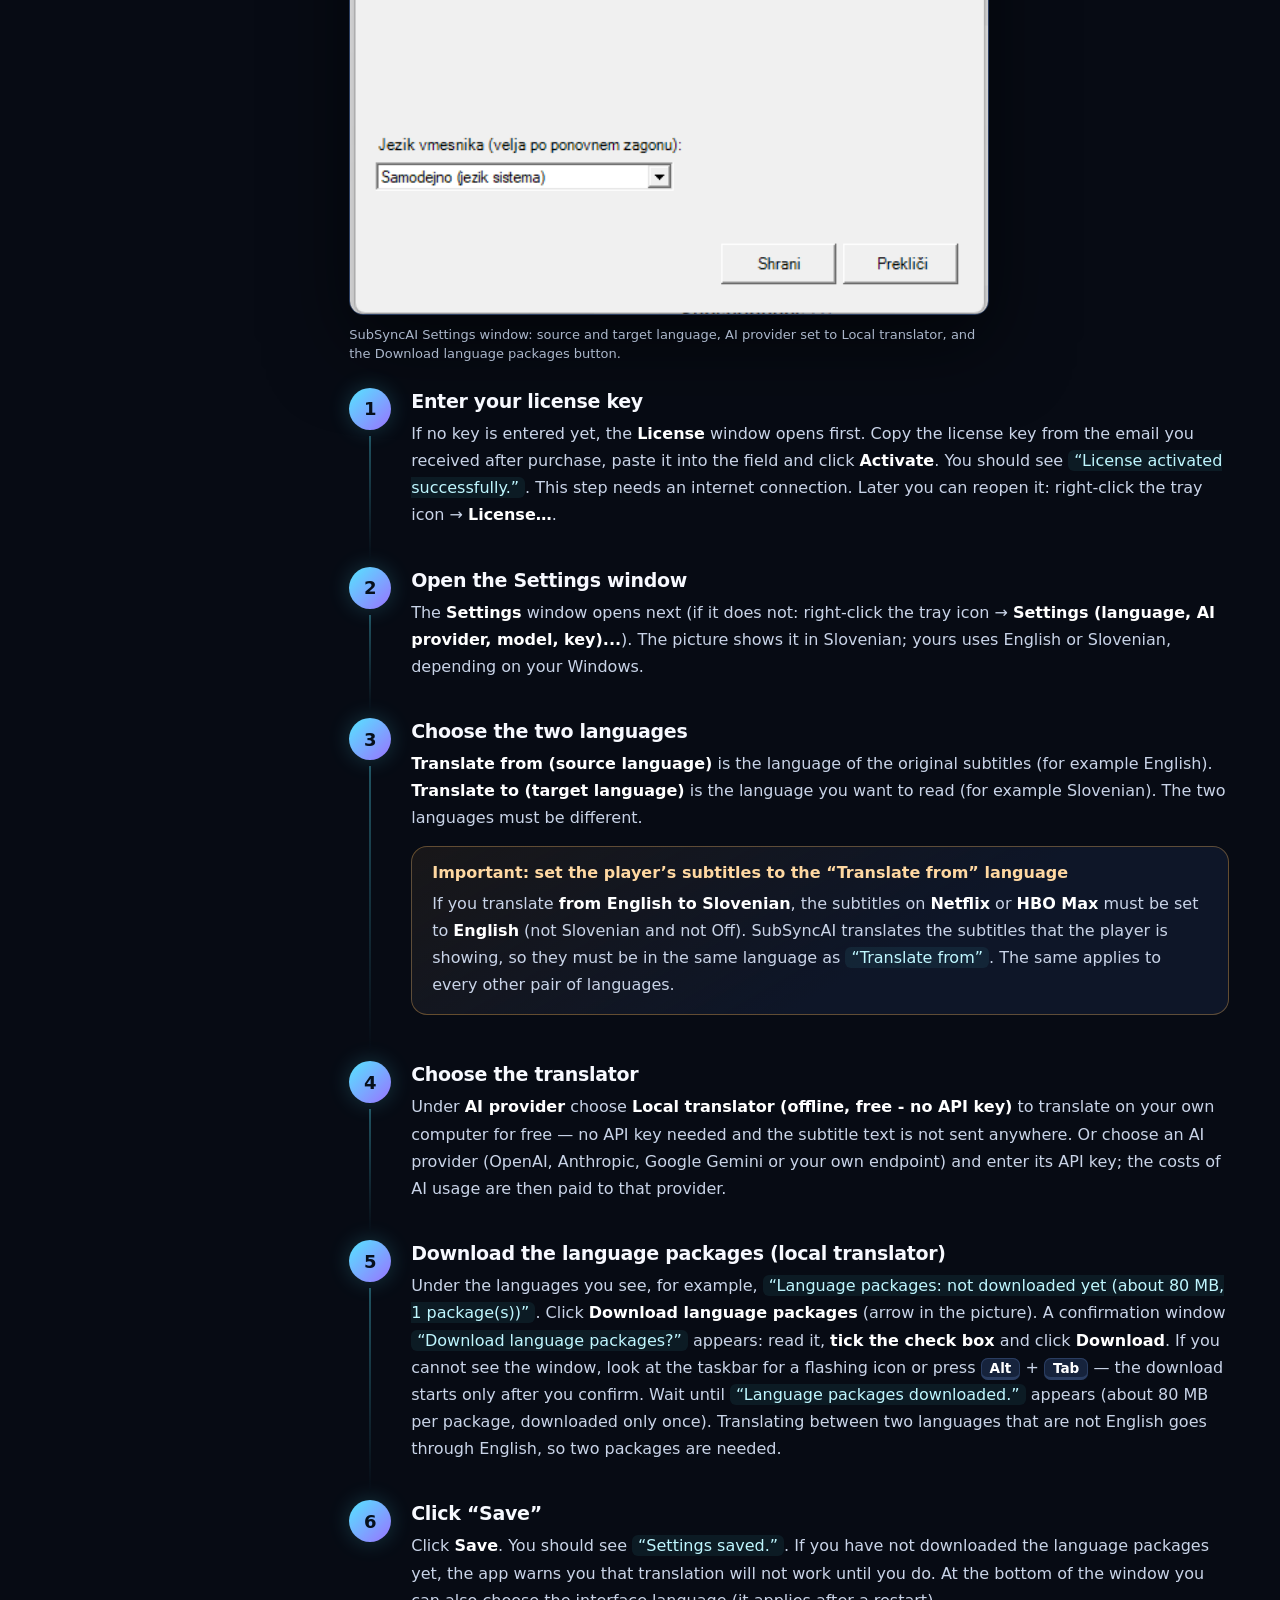
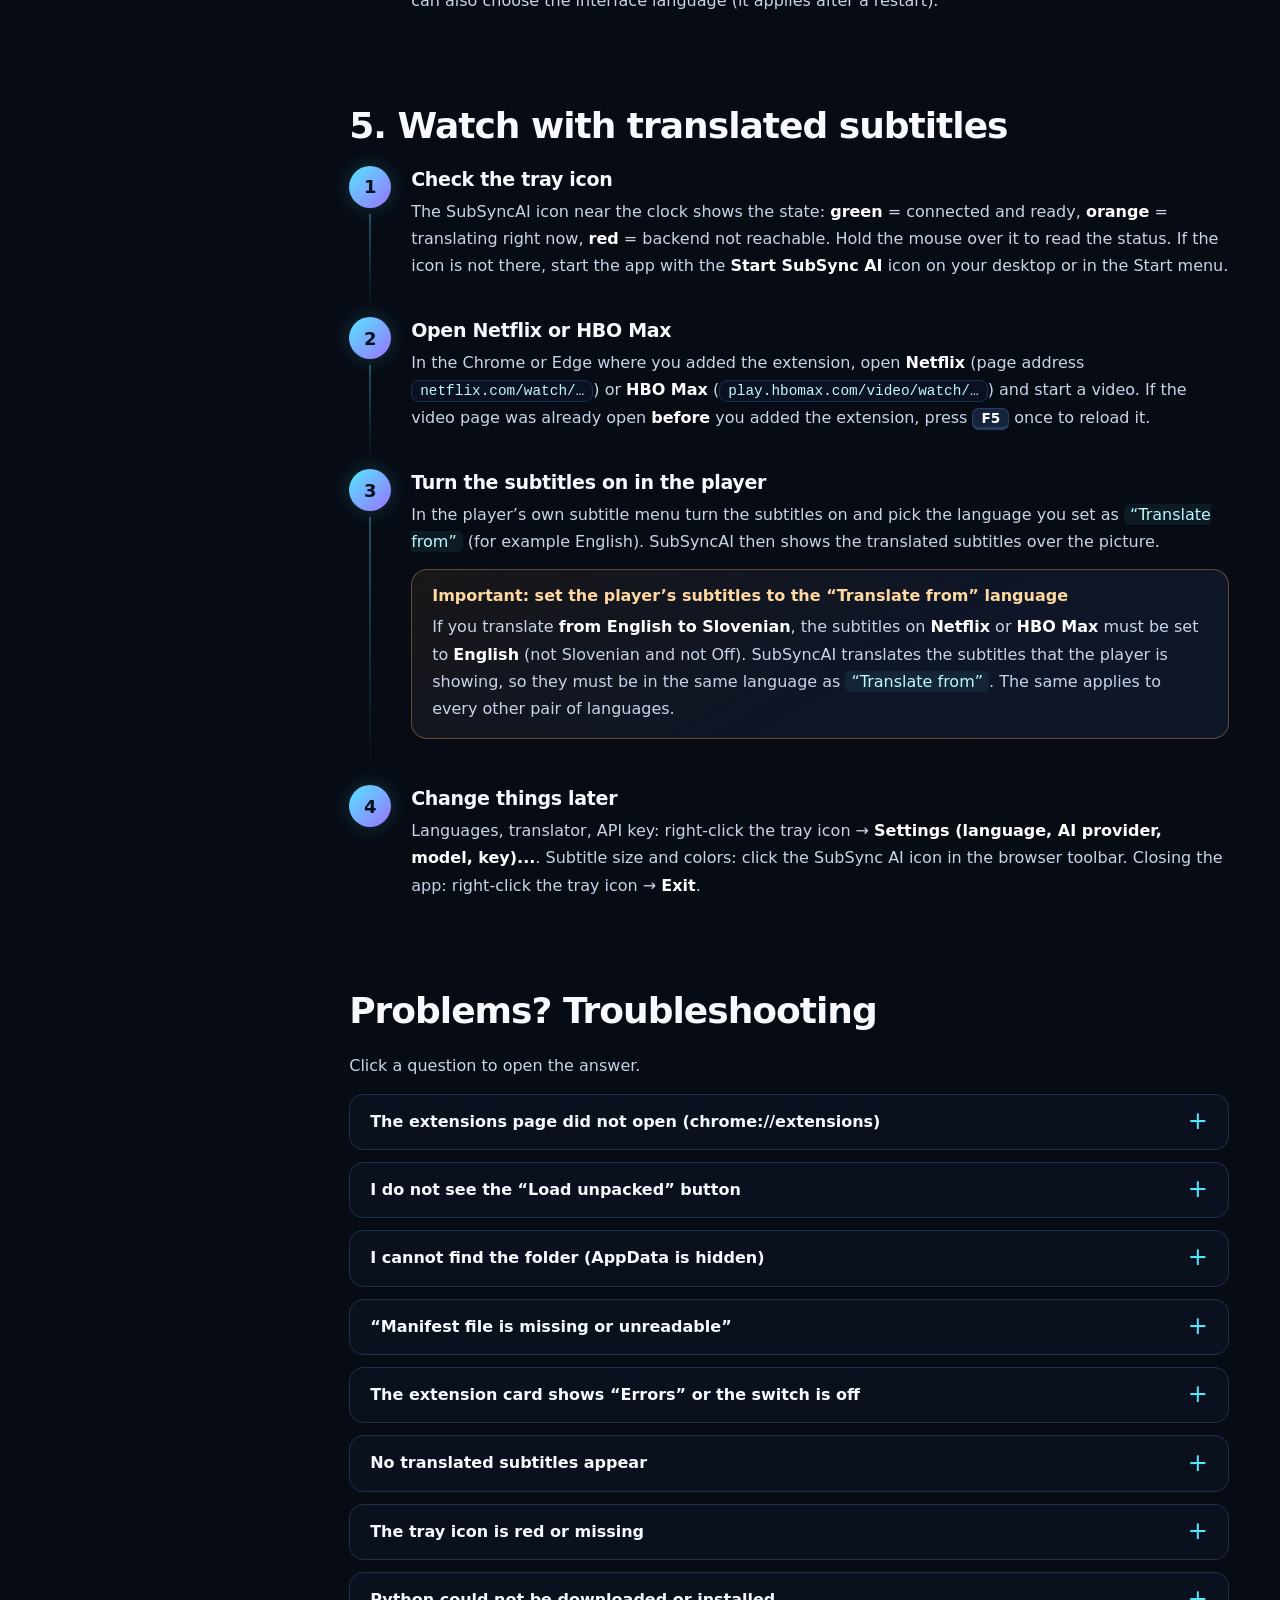
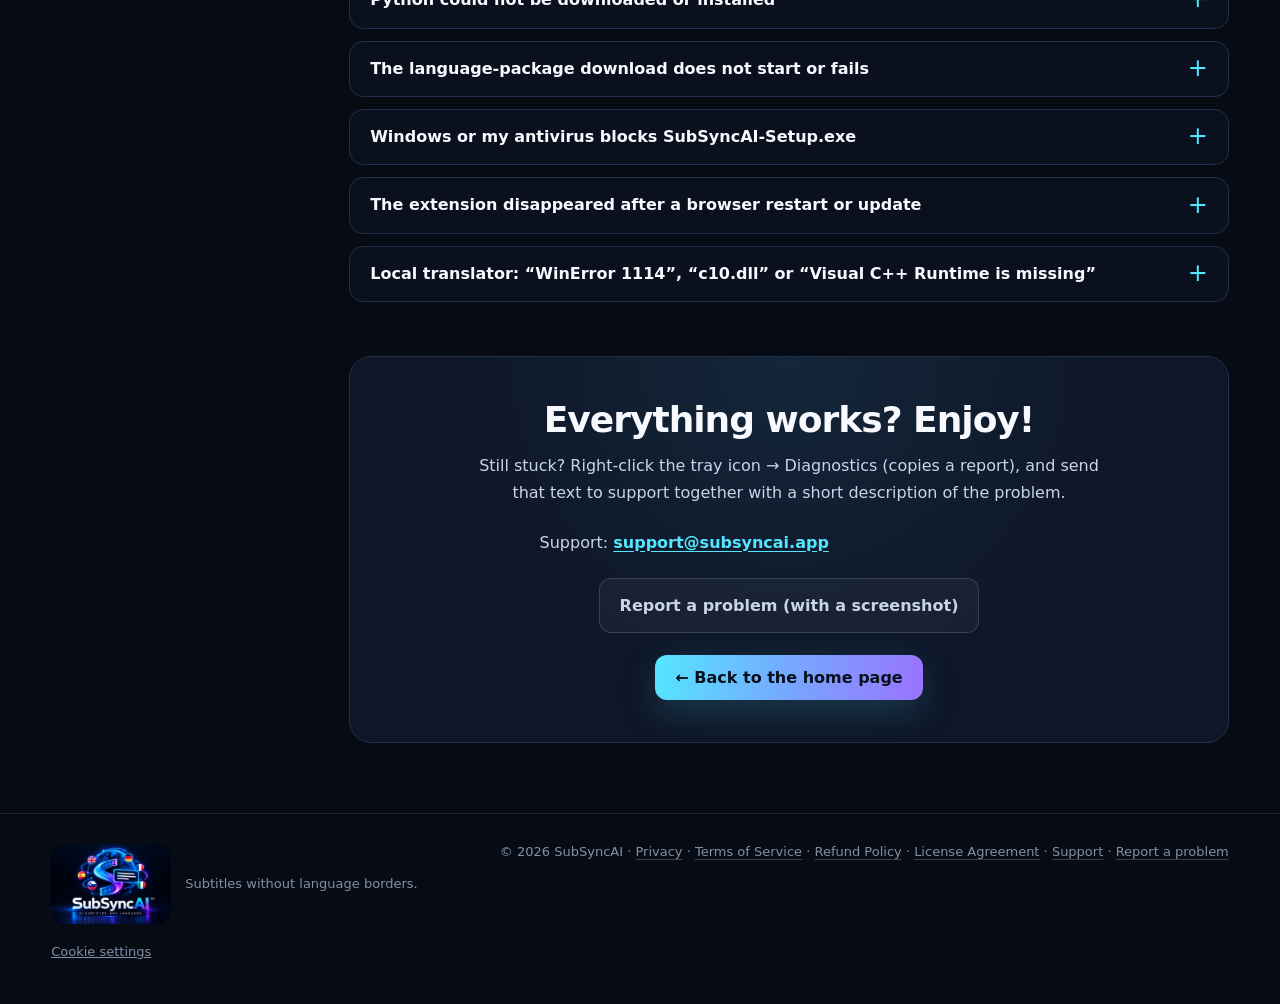
==== commit 971e83b1: "Video tutorials" ====
--- a/install.html
+++ b/install.html
@@ -12,6 +12,7 @@
 <div class="wrap"><nav class="nav"><a class="brand" href="index.html"><img class="mark logo-full" src="images/logo-nav.png" width="225" height="150" alt="SubSyncAI – AI subtitles. Any language."></a><div class="links"><a href="index.html" data-i18n="nav_home">Home</a><select id="lang" class="langsel" aria-label="Language"><option value="en">English</option></select><a class="btn" href="index.html#download" data-i18n="nav_download">Download</a></div></nav></div>
 <main>
 <header class="wrap g-hero"><div class="eyebrow" data-i18n="g_eyebrow">Step-by-step guide</div><h1 data-i18n="g_h1">How to install SubSyncAI</h1><p class="lead" data-i18n="g_lead">From the download to your first translated subtitle. Every step is explained, including what to do if your screen looks different from the pictures.</p><div class="g-search" role="search"><div class="gs-field"><input id="gs-q" type="search" autocomplete="off" spellcheck="false" role="combobox" aria-expanded="false" aria-controls="gs-res" aria-autocomplete="list" placeholder="Search the guide (e.g. license, Edge, antivirus) ..." aria-label="Search the guide"><button type="button" id="gs-clear" class="gs-clear" hidden aria-label="Clear">&times;</button></div><div id="gs-info" class="gs-info" aria-live="polite"></div><div id="gs-res" class="gs-res" role="listbox" hidden></div></div></header>
+<section class="wrap g-video"><video controls preload="metadata" playsinline poster="images/tutorial_poster.jpg" aria-label="Video tutorial: SubSyncAI installation"><source src="images/SubSyncAI_tutorial_web.mp4" type="video/mp4"></video></section>
 <div class="wrap g-layout"><aside class="toc"><div class="toc-h" data-i18n="g_toc">On this page</div><ol><li><a href="#need" data-i18n="toc0">What you need</a></li><li><a href="#s1" data-i18n="toc1">1. Install the app</a></li><li><a href="#s2" data-i18n="toc2">2. First-time setup (Python)</a></li><li><a href="#s3" data-i18n="toc3">3. Add the browser extension</a></li><li><a href="#s4" data-i18n="toc4">4. License and language settings</a></li><li><a href="#s5" data-i18n="toc5">5. Watch with translated subtitles</a></li><li><a href="#tr" data-i18n="toc6">Problems? Troubleshooting</a></li></ol></aside>
 <div class="g-body">
 <section class="g-sec" id="need"><h2 data-i18n="need_h">What you need</h2><ul class="checks"><li data-i18n="need_1">A computer with <b>Windows 10 or Windows 11</b>.</li><li data-i18n="need_2"><b>Google Chrome</b> or <b>Microsoft Edge</b> (the desktop versions). Other browsers are not supported.</li><li data-i18n="need_3">An <b>internet connection</b> during installation (Python, if it is missing, and the language packages are downloaded from the internet).</li><li data-i18n="need_4">About <b>10 minutes</b>. You do <b>not</b> need administrator rights.</li><li data-i18n="need_5">Your <b>license key</b> from the email you received after purchase (you enter it in step 4).</li></ul><div class="callout info"><p data-i18n="need_note">The windows of the SubSyncAI app are shown in <b>English or Slovenian</b> (it follows the language of your Windows). The pictures in this guide show the Chrome browser; Edge looks almost the same. Your browser may show the button names in your own language — the buttons are in the same places.</p></div></section>
--- a/assets/guide.css
+++ b/assets/guide.css
@@ -164,3 +164,5 @@
 .rp-send{margin-top:22px;border:0;cursor:pointer;font-size:16px}
 .rp-send[disabled]{opacity:.6;cursor:wait}
 @media(max-width:700px){.rp{padding:20px 16px 22px}.rp-grid{grid-template-columns:1fr}}
+
+.g-video{margin-top:8px;margin-bottom:8px}.g-video video{display:block;width:100%;max-width:960px;margin:0 auto;aspect-ratio:16/9;background:#000;border-radius:14px;border:1px solid rgba(128,128,128,.3)}
